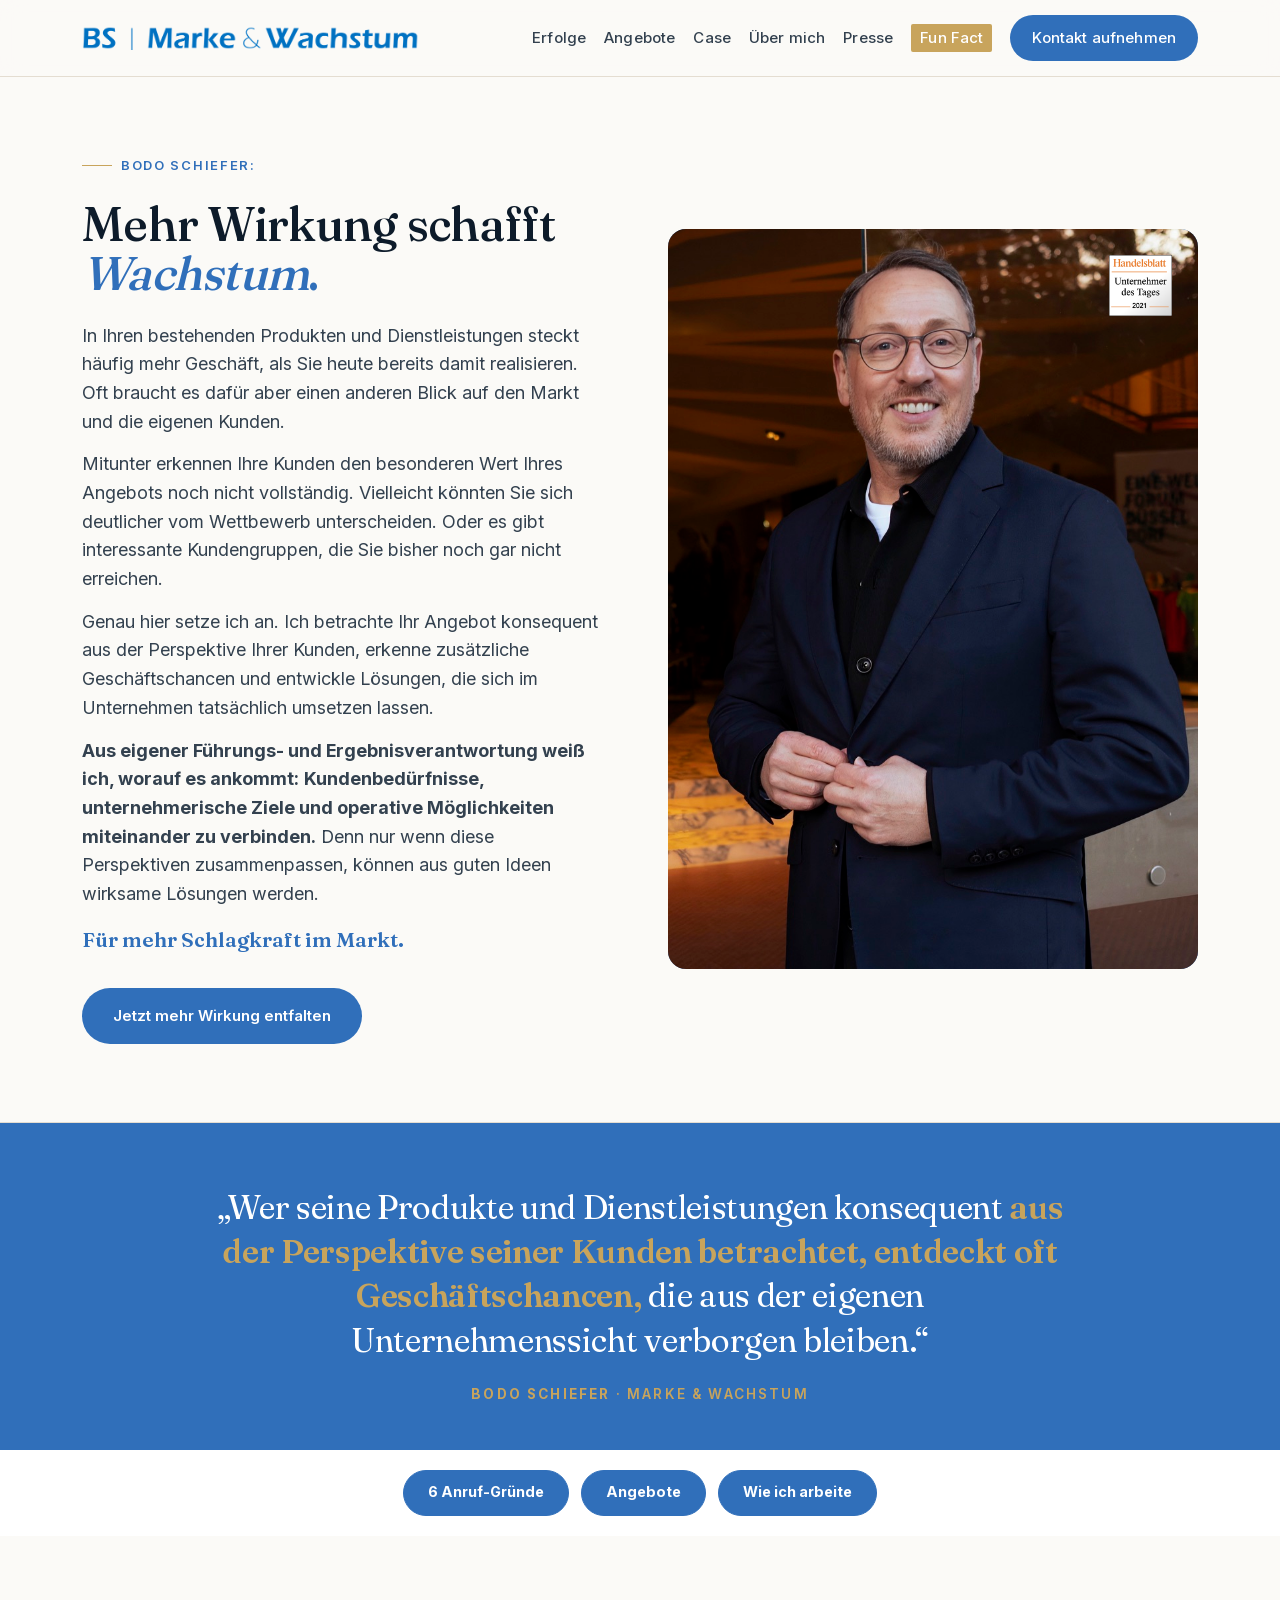
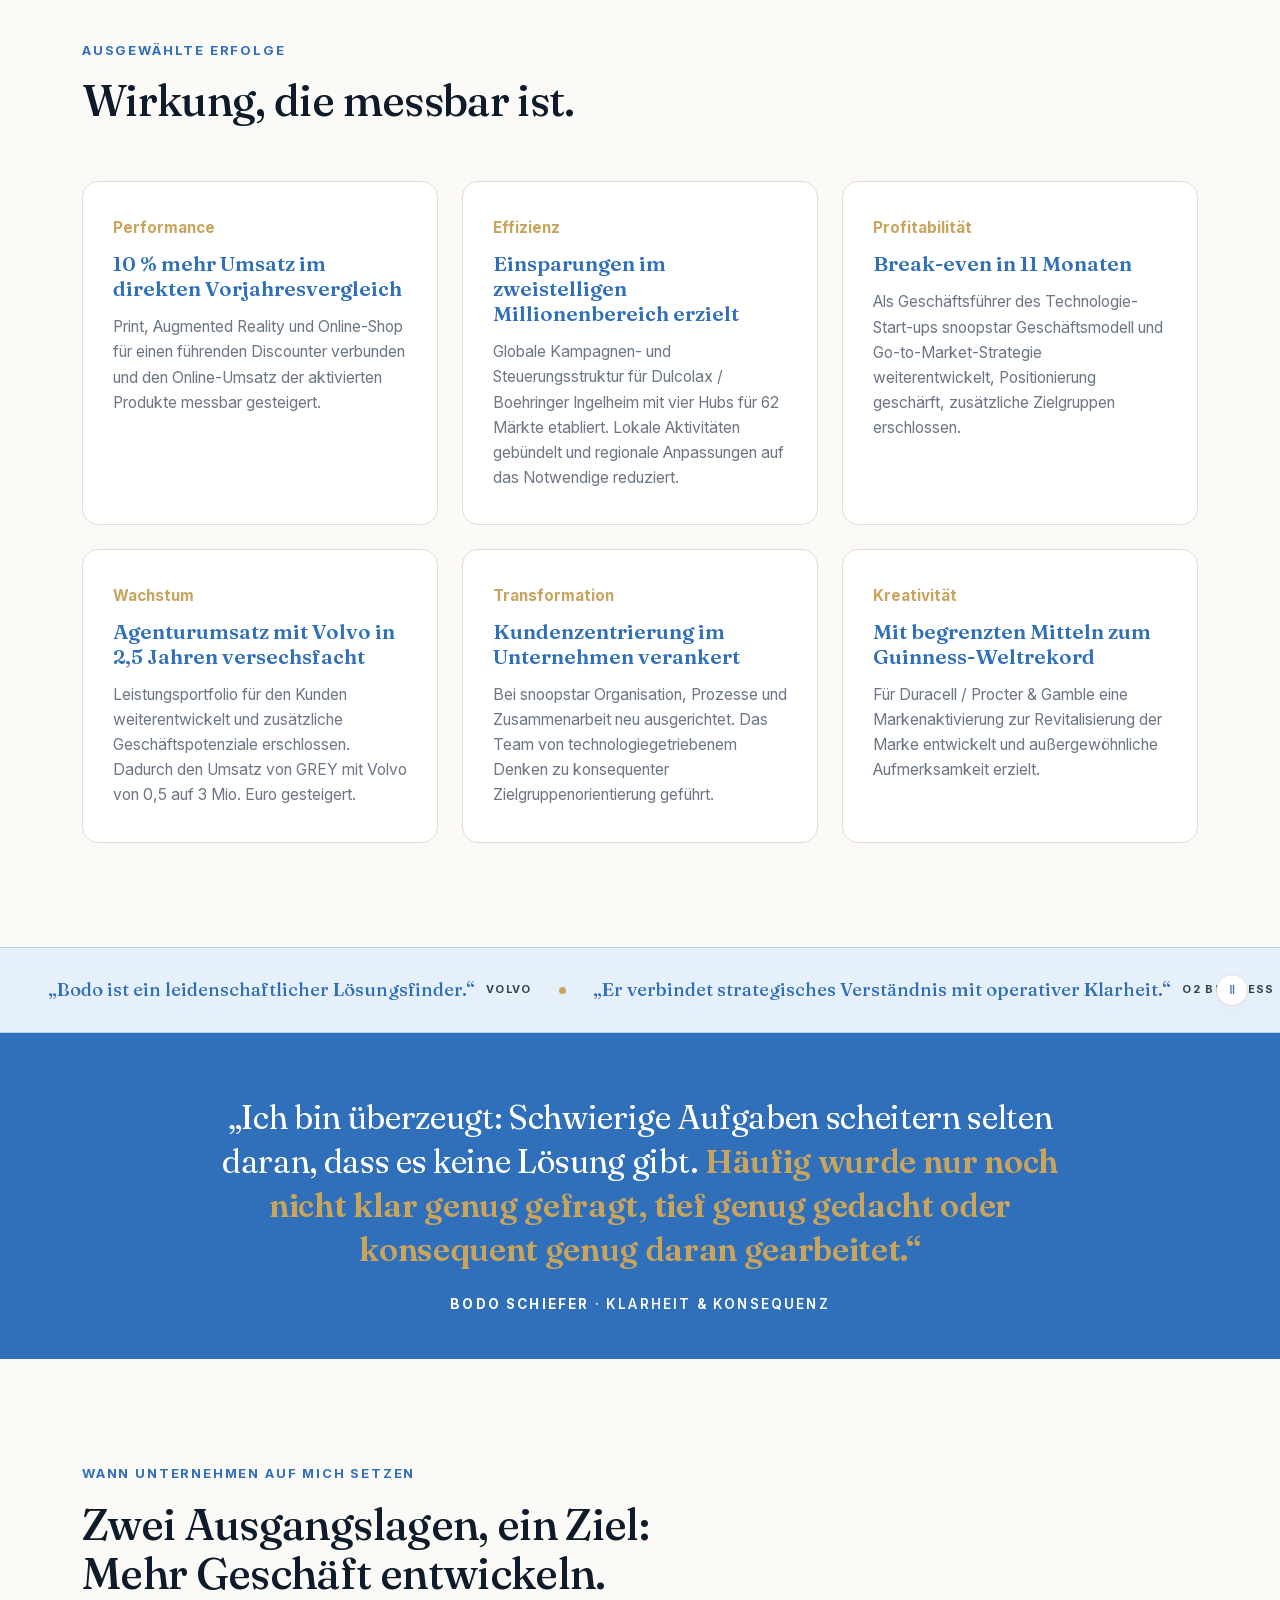
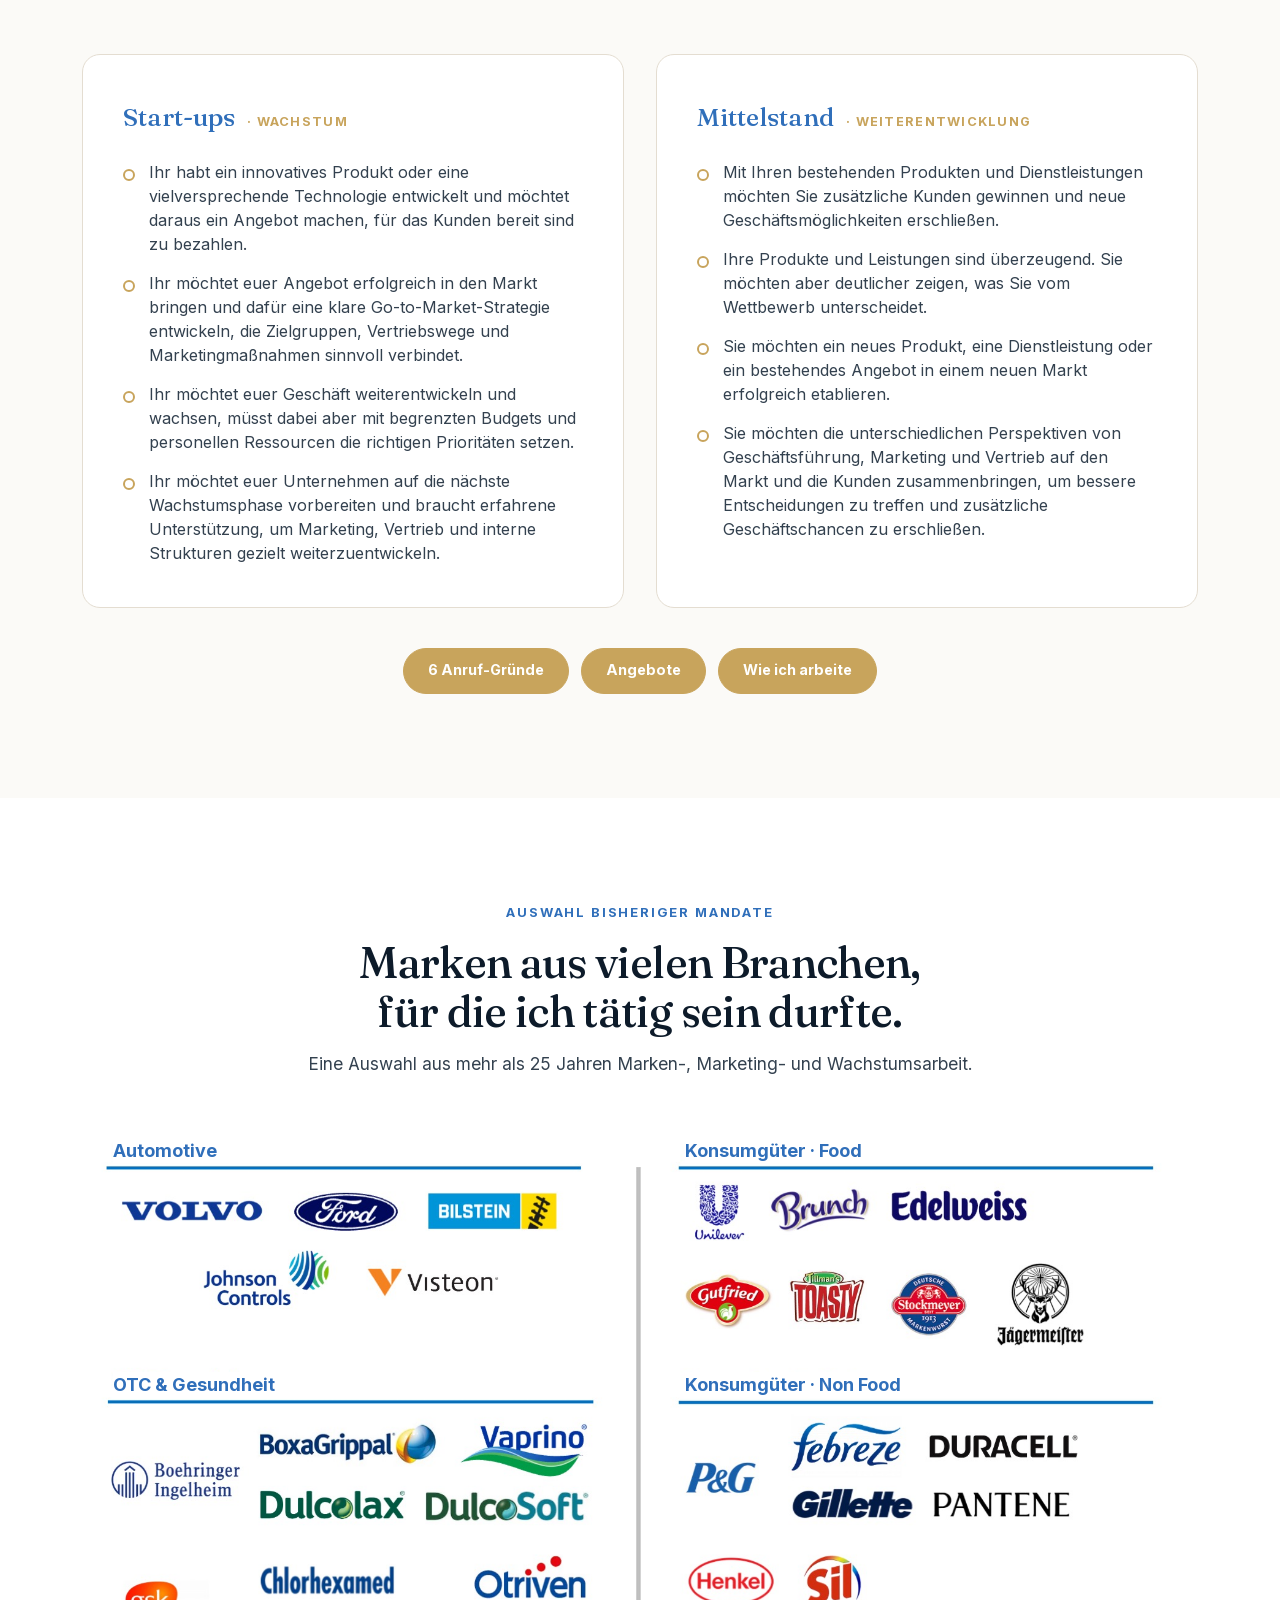
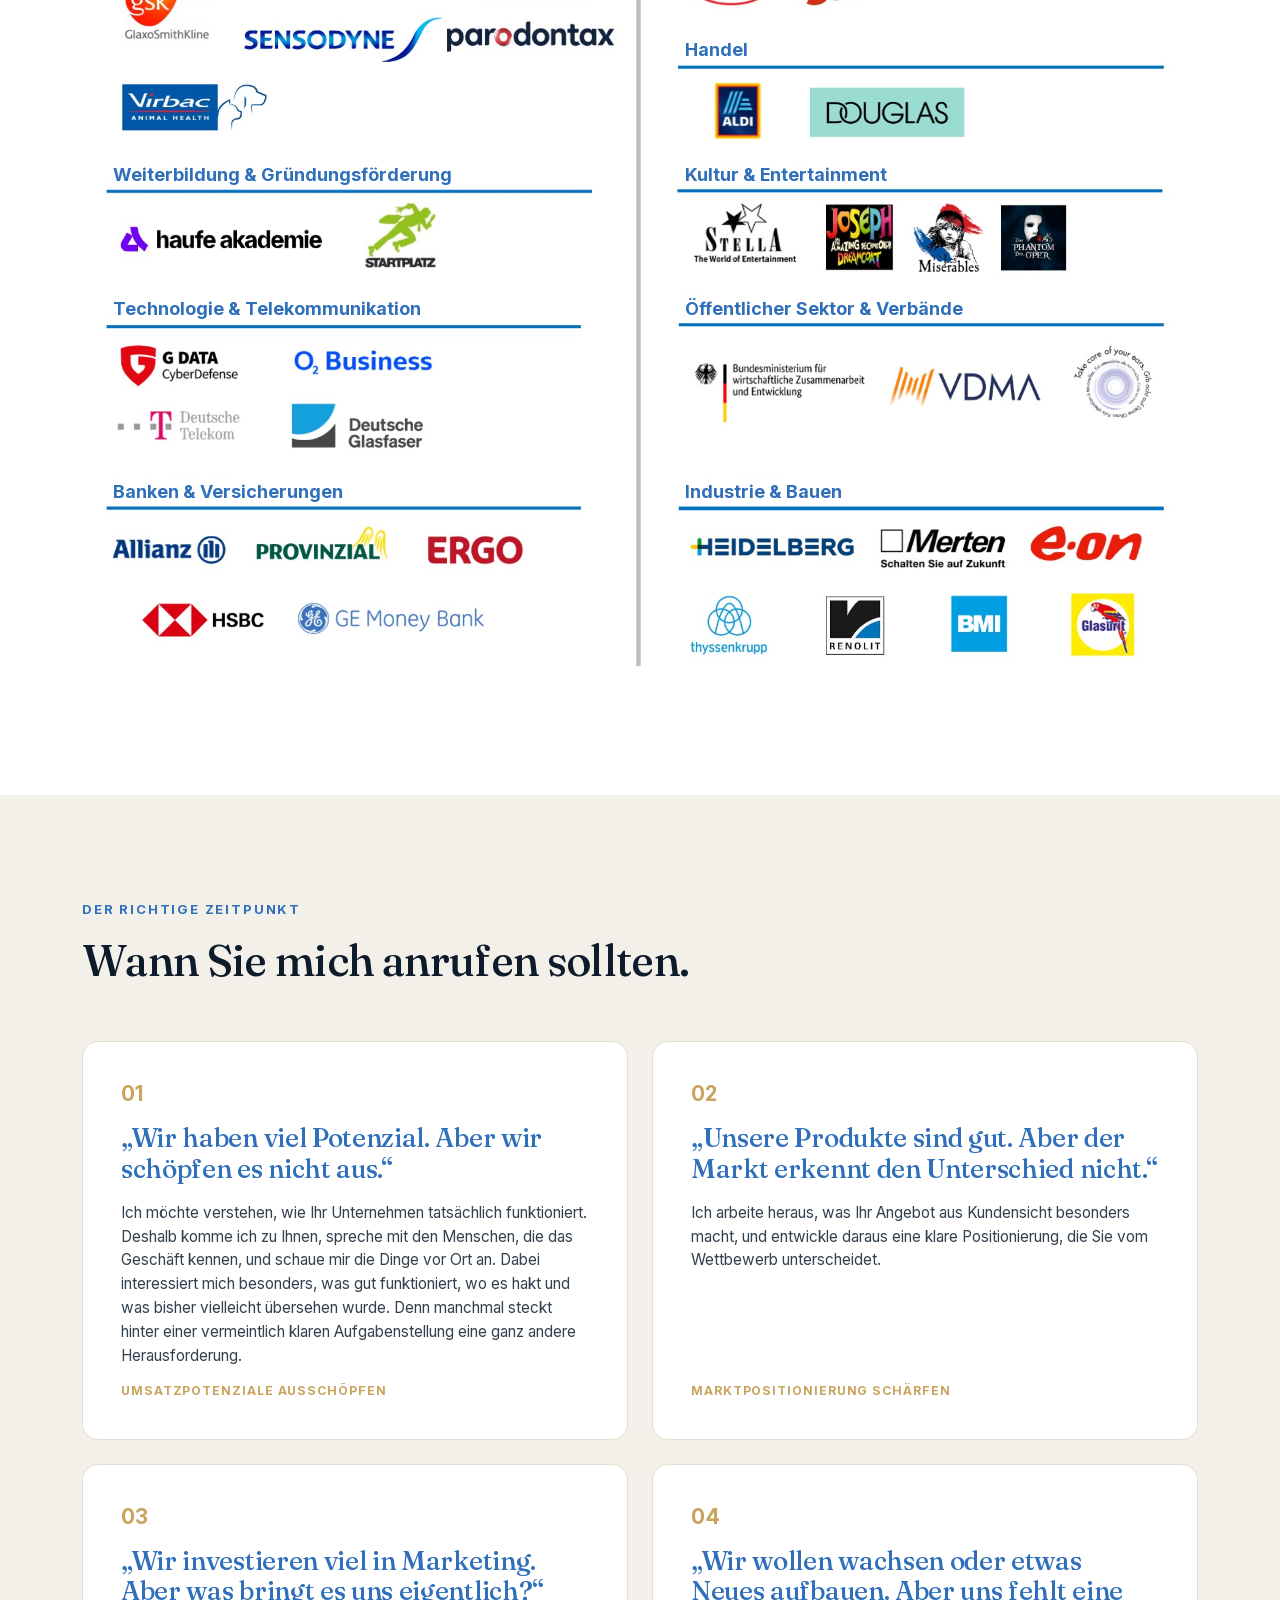
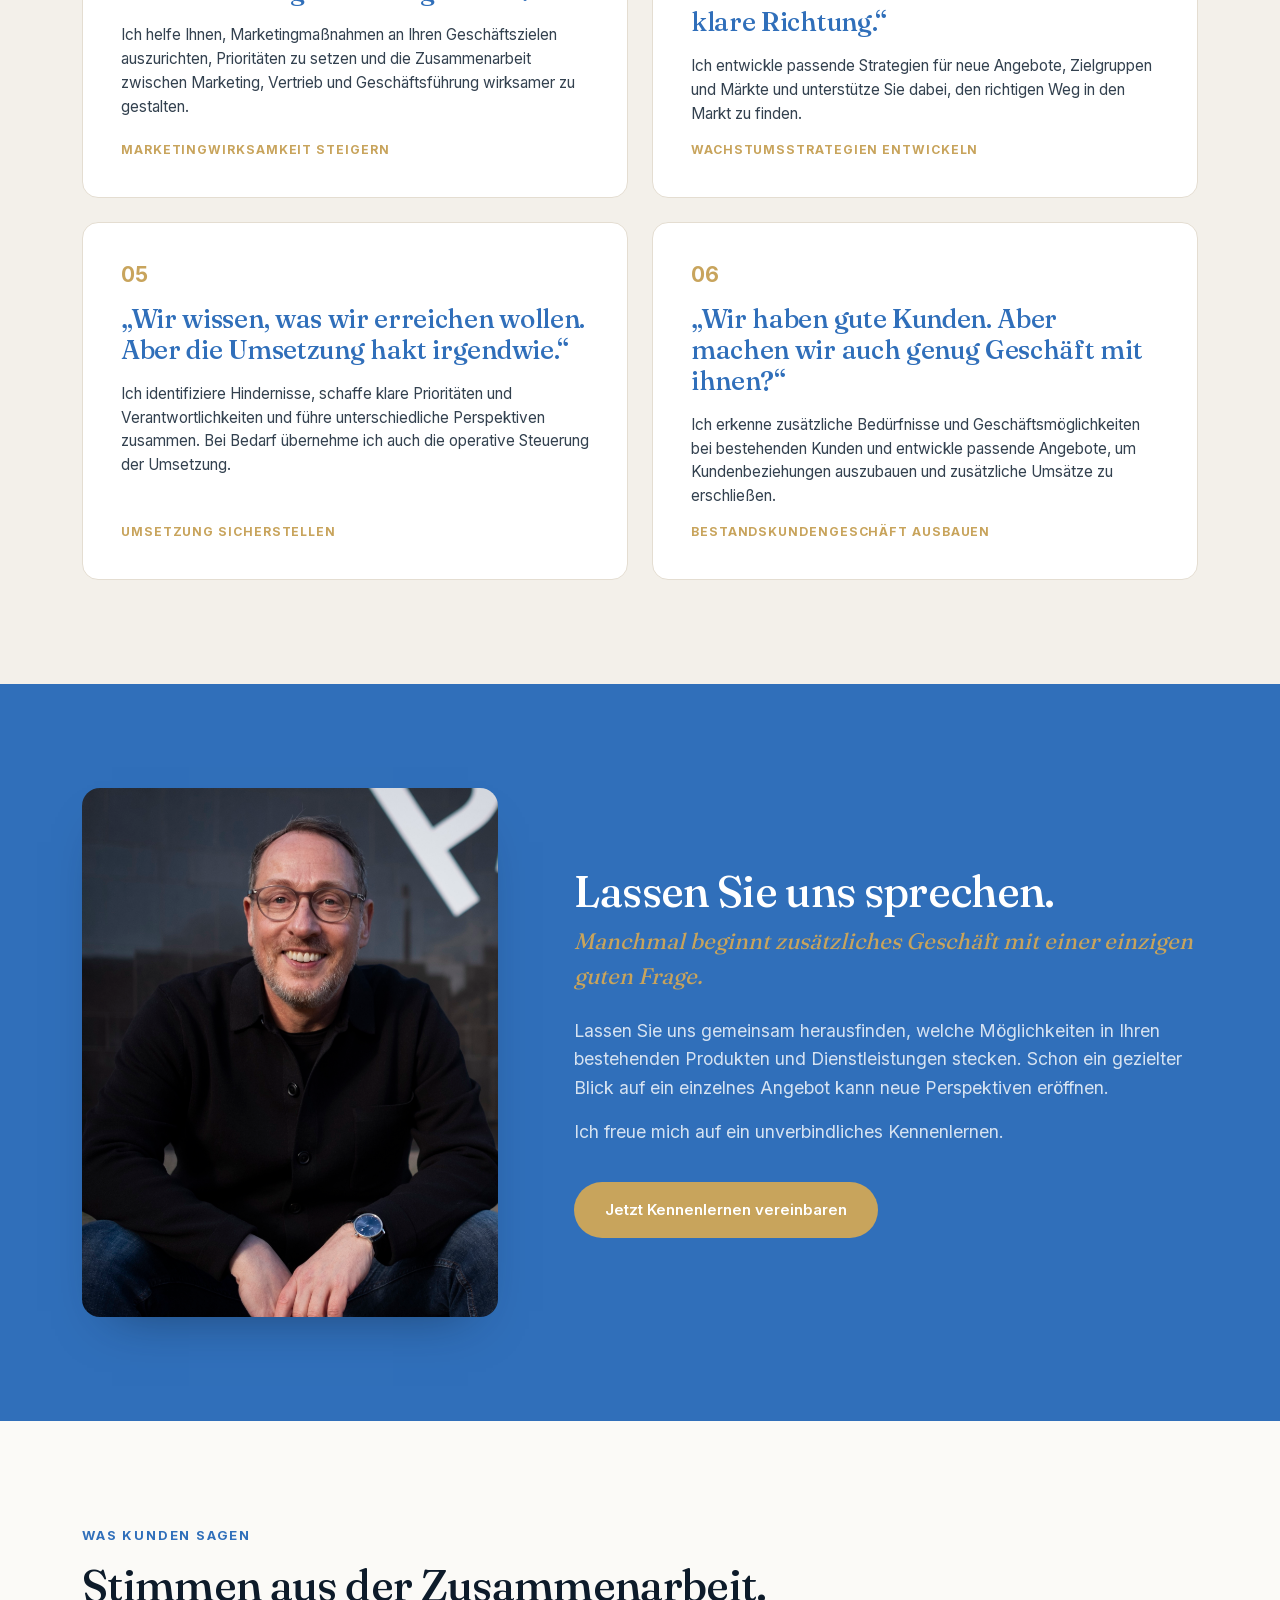
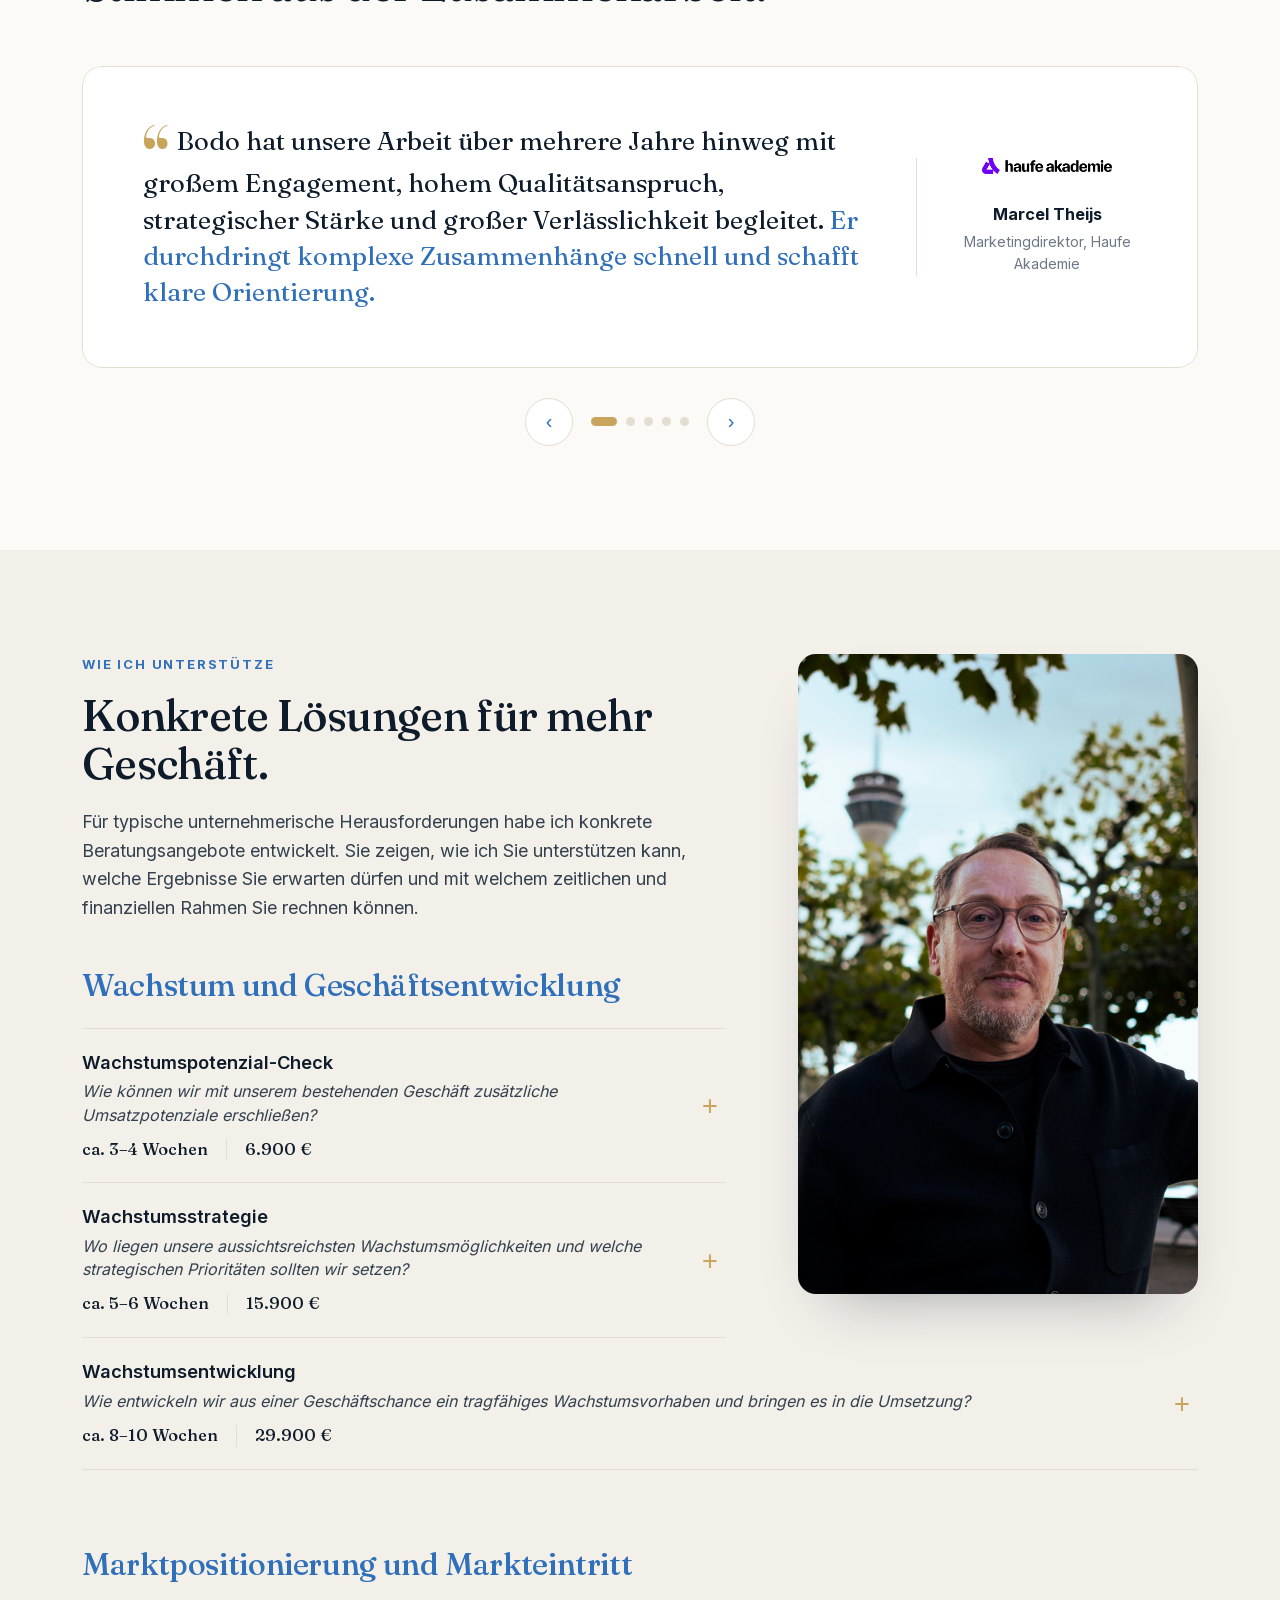
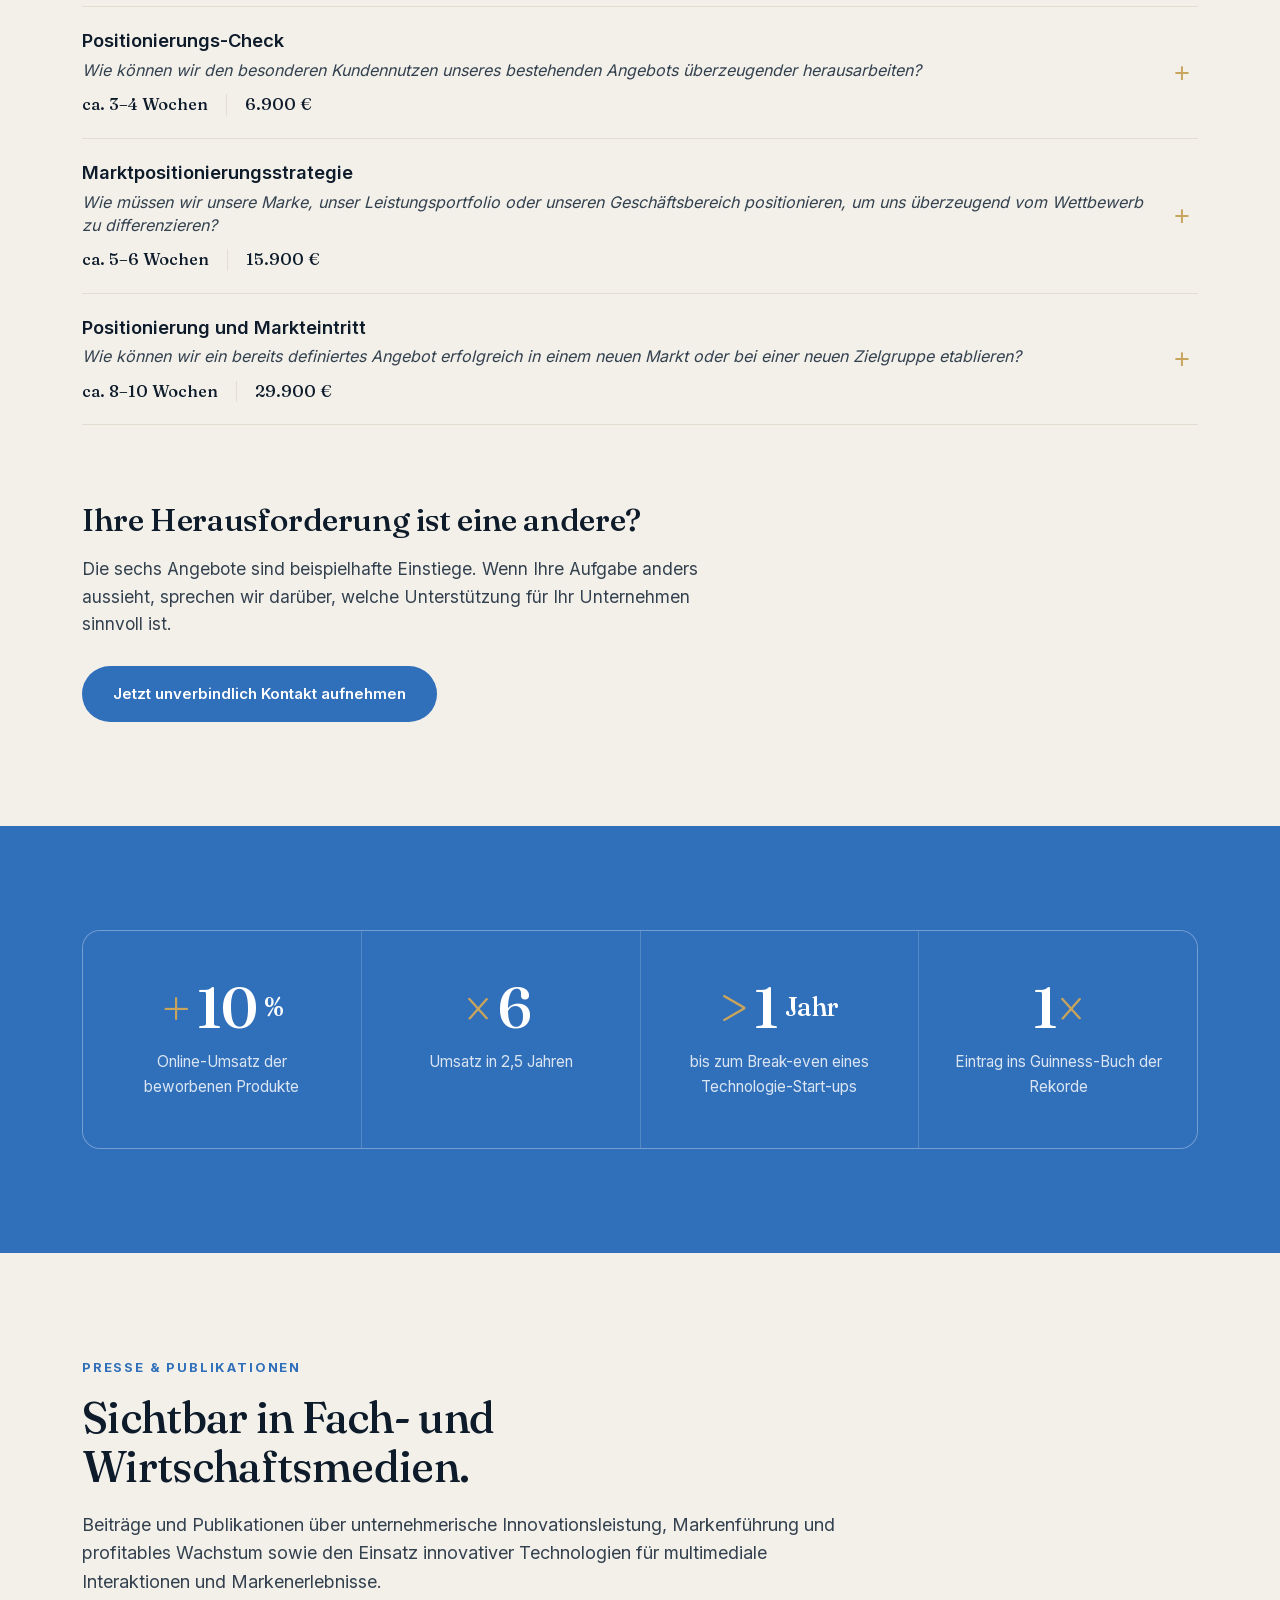
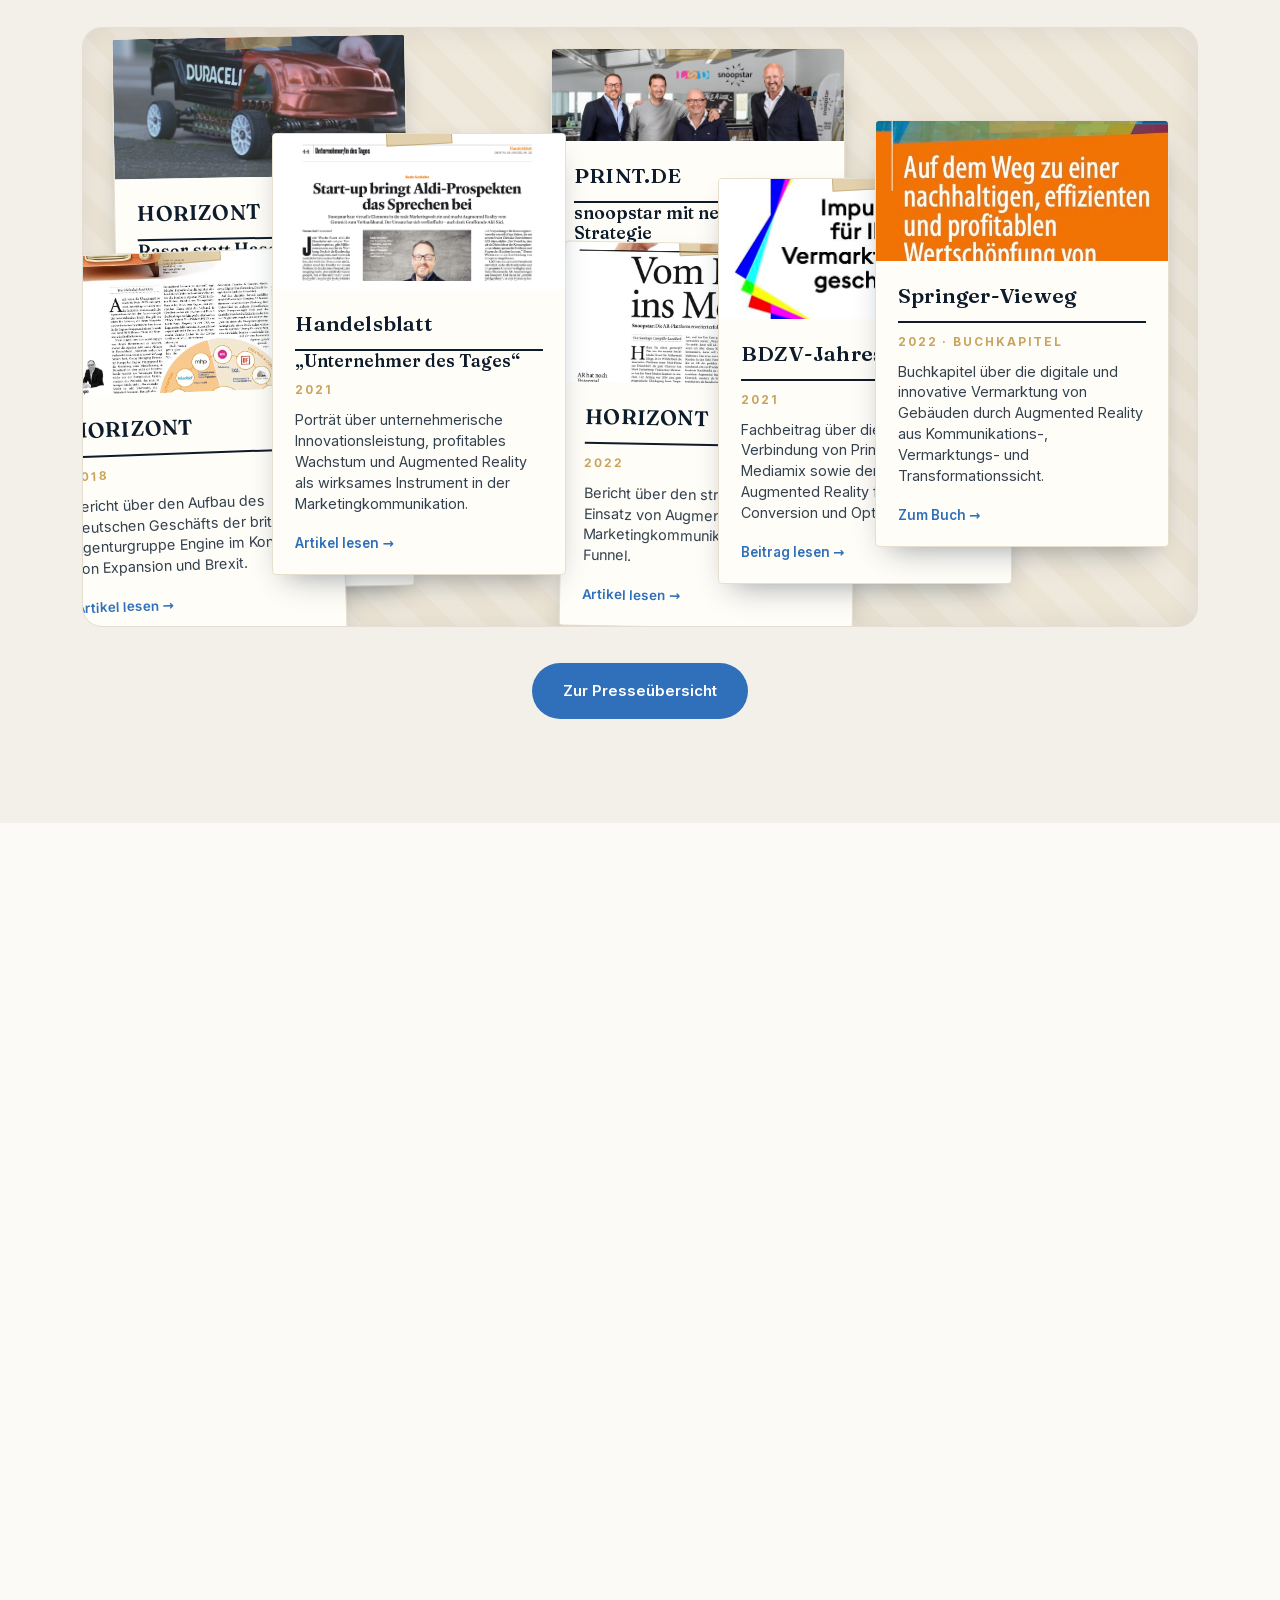
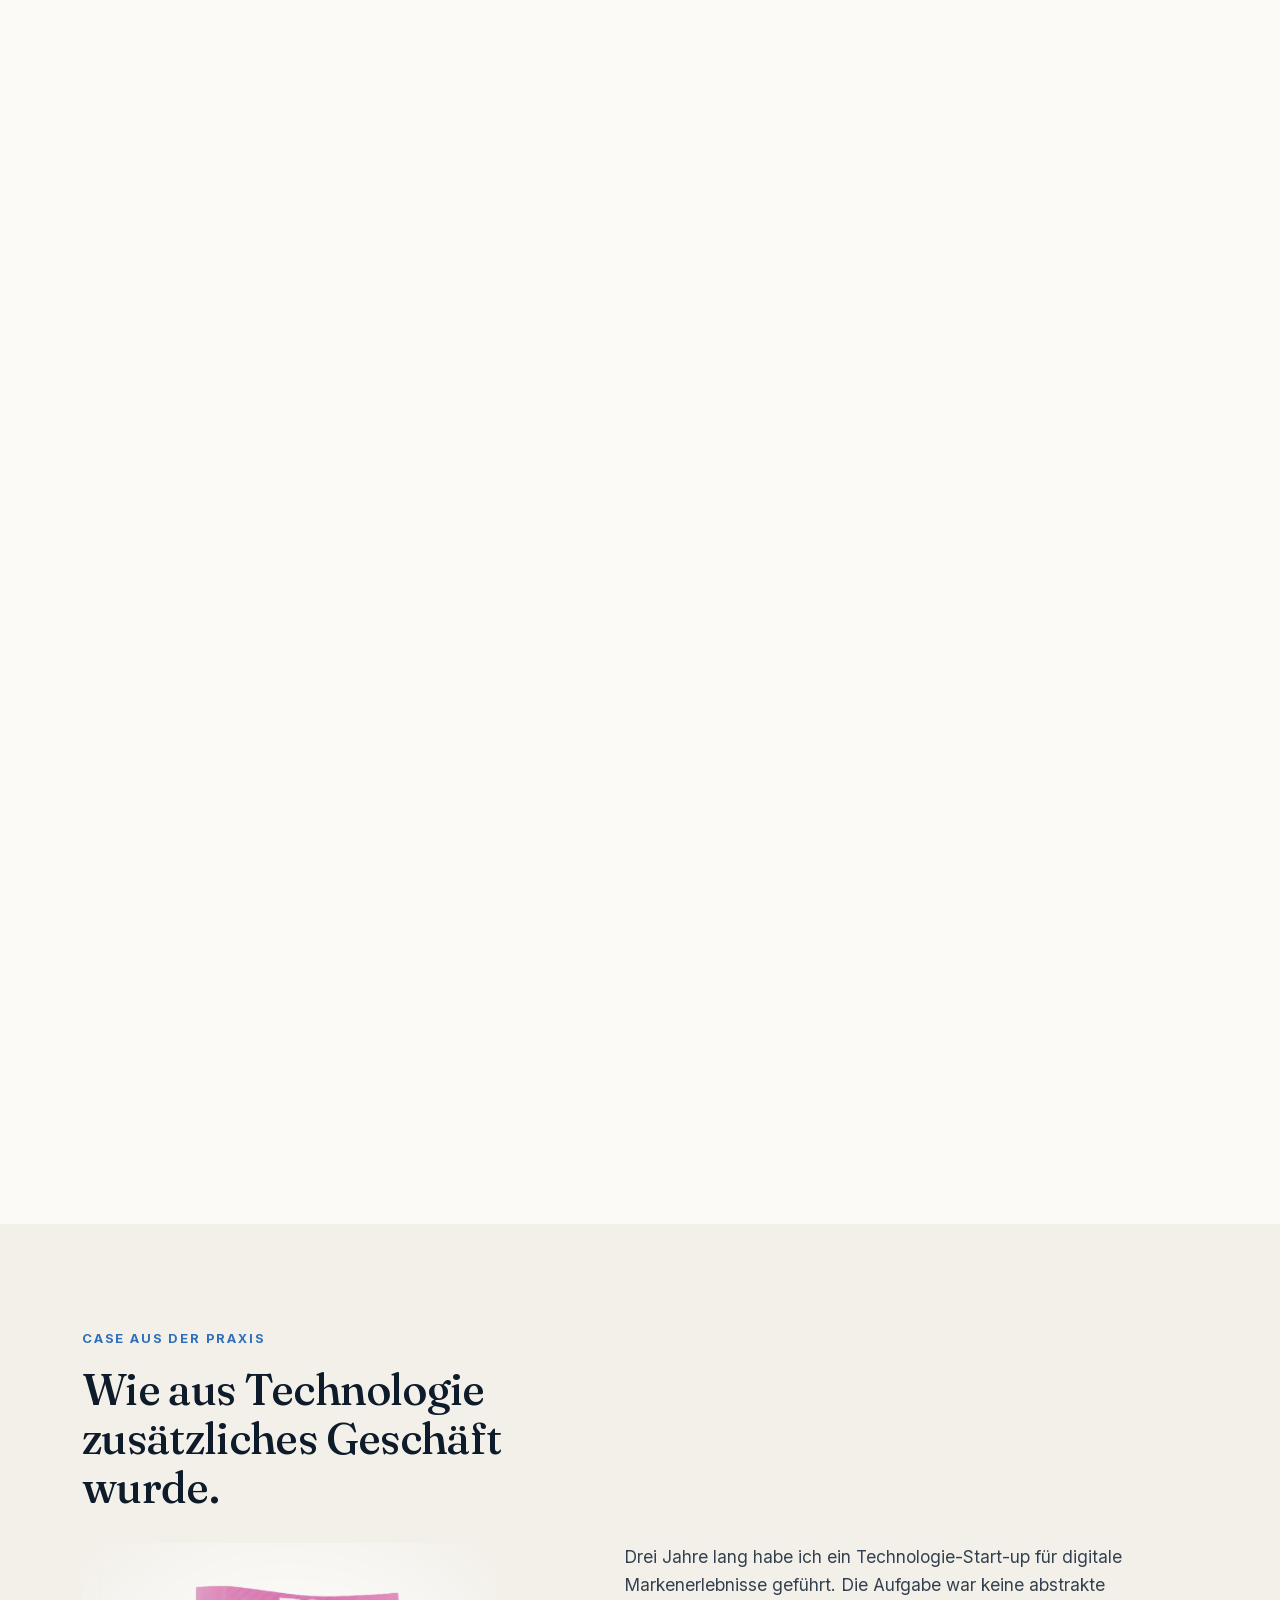
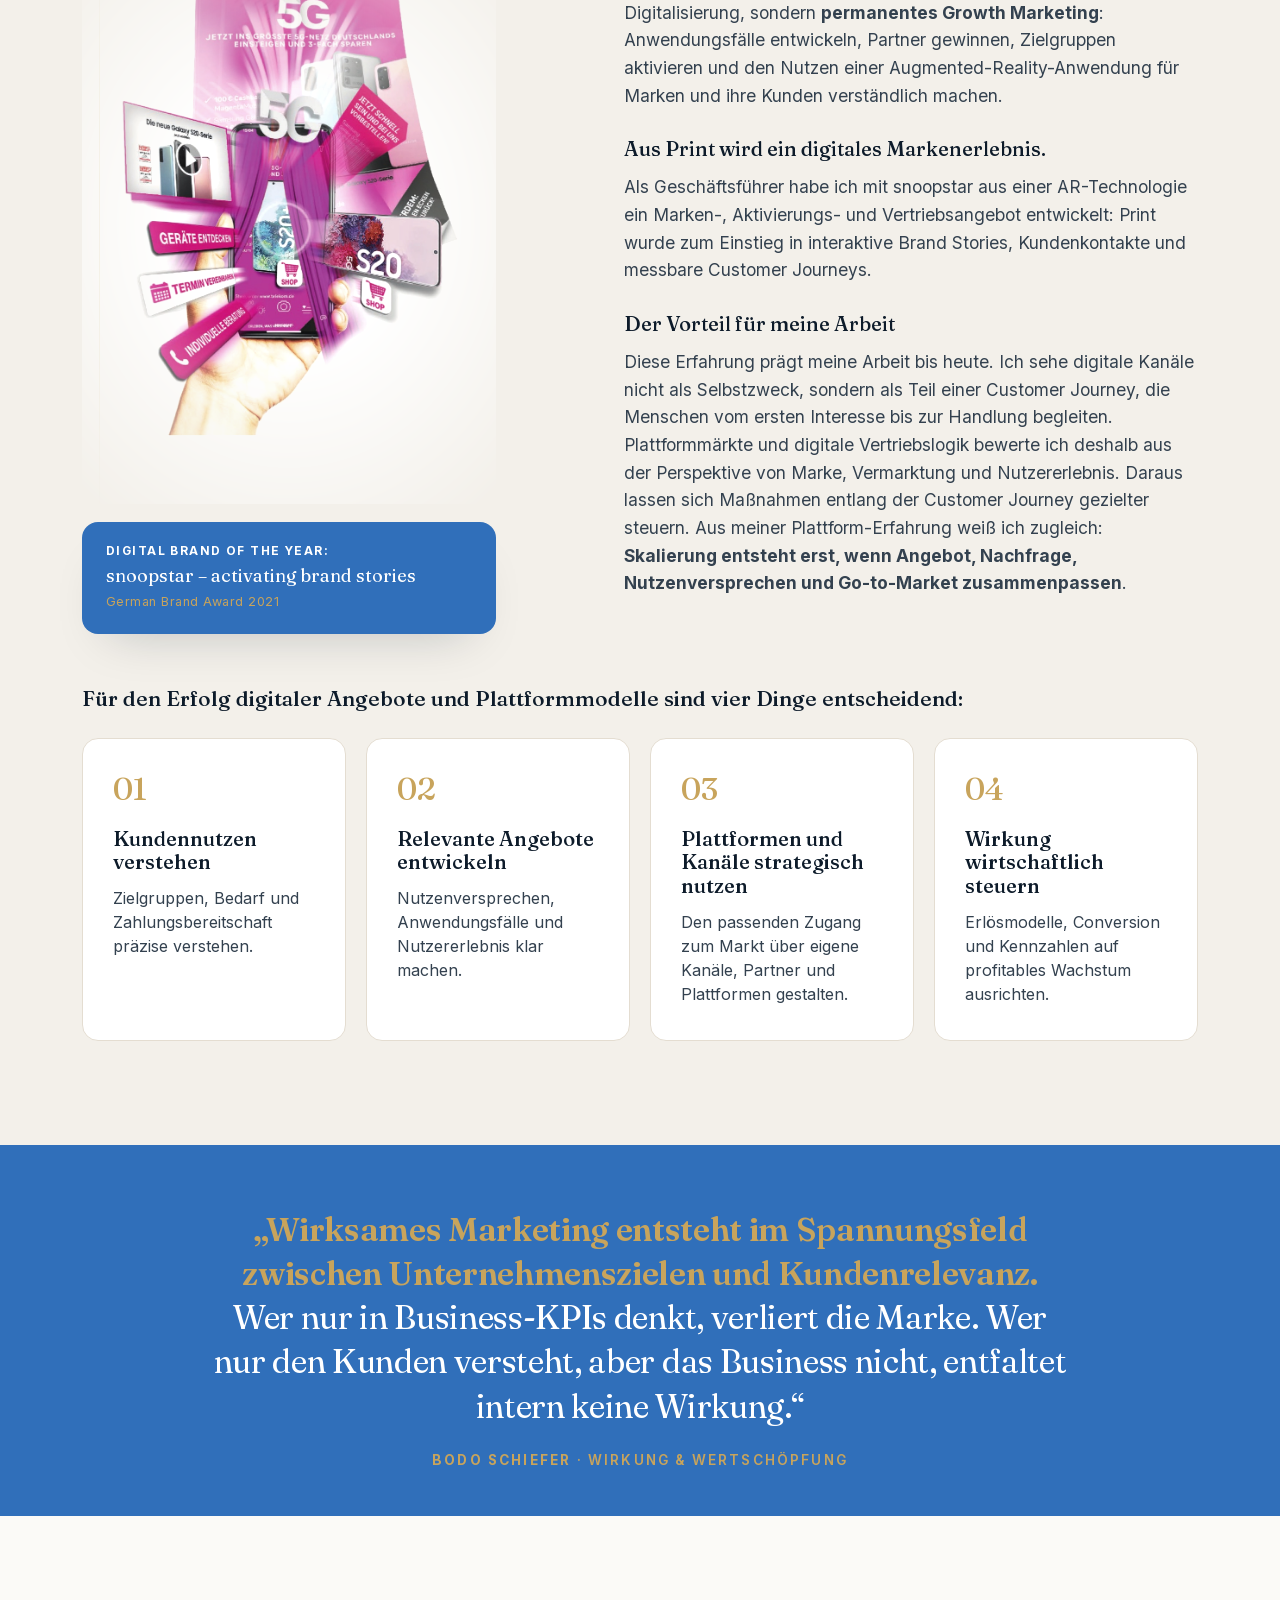
==== index.html @ ca24306e "Dämme Mandatsübersicht vor und nach Spotlight" ====
<!DOCTYPE html>
<html lang="de">
<head>
<meta charset="UTF-8">
<meta name="viewport" content="width=device-width, initial-scale=1.0">
<title>Bodo Schiefer — Marke &amp; Wachstum | Klarheit für wirksames Marketing</title>
<meta name="description" content="Bodo Schiefer unterstützt Geschäftsführungen, Marketingverantwortliche und Gründerteams dabei, Marketing und Kommunikation klarer zu steuern: mit klaren Prioritäten, Rollen, Prozessen und wirksamer Umsetzung.">
<link rel="canonical" href="https://marke-wachstum.de/">
<meta name="robots" content="index,follow">
<meta name="author" content="Bodo Schiefer">
<meta name="msvalidate.01" content="7D6F156DA1AEF173C4CE2EF4E08BCC91">
<meta name="theme-color" content="#306FBA">
<meta property="og:title" content="Bodo Schiefer | Marke &amp; Wachstum">
<meta property="og:description" content="Beratung für Marke, Marketing und Kommunikation. Klarheit, Orientierung und Wirkung für Geschäftsführungen und Marketingverantwortliche.">
<meta property="og:type" content="website">
<meta property="og:locale" content="de_DE">
<meta property="og:site_name" content="Bodo Schiefer | Marke & Wachstum">
<meta property="og:url" content="https://marke-wachstum.de/">
<meta property="og:image" content="https://marke-wachstum.de/images/Bodo%20Hero%20Section.png">
<meta name="twitter:card" content="summary_large_image">
<link rel="icon" type="image/png" href="images/BS-Logo%20Thumbnail.png">
<script type="application/ld+json">
{
  "@context": "https://schema.org",
  "@type": "ProfessionalService",
  "name": "Bodo Schiefer | Marke & Wachstum",
  "description": "Beratung für Marke, Marketing und Kommunikation – Klarheit, Orientierung und Wirkung für Geschäftsführungen und Marketingverantwortliche.",
  "url": "https://marke-wachstum.de/",
  "email": "bs@marke-wachstum.de",
  "image": "https://marke-wachstum.de/images/BS-Logo%20Thumbnail.png",
  "founder": {"@type": "Person", "name": "Bodo Schiefer", "jobTitle": "Berater für Marke, Marketing & Kommunikation", "sameAs": "https://www.linkedin.com/in/bodoschiefer/"},
  "address": {"@type": "PostalAddress", "streetAddress": "Niederrheinstraße 14 B", "postalCode": "40474", "addressLocality": "Düsseldorf", "addressCountry": "DE"},
  "areaServed": "DACH",
  "knowsAbout": ["Markenstrategie","Positionierung","Marketingkommunikation","Go-to-Market","Marketing-Transformation"],
  "sameAs": ["https://www.linkedin.com/company/bodo-schiefer-marke-wachstum/"]
}
</script>
<link rel="stylesheet" href="fonts.css">
<!-- Privacy-friendly analytics by Plausible -->
<script async src="https://plausible.io/js/pa-cKJ-xsrjv71Css20RReg3.js"></script>
<script>
  window.plausible=window.plausible||function(){(plausible.q=plausible.q||[]).push(arguments)},plausible.init=plausible.init||function(i){plausible.o=i||{}};
  plausible.init()
</script>
<style>
  :root{
    --ink:#0d1b2a;
    --ink-soft:#33414f;
    --muted:#6b7785;
    --blue:#306FBA;          /* Bodos Blauton */
    --blue-deep:#255a99;     /* Hover / Verlauf */
    --accent:#c8a45c;        /* Goldton */
    --paper:#fbfaf7;
    --paper-2:#f3f0ea;
    --line:#e4ddd1;
    --white:#ffffff;
    --serif:'Fraunces',Georgia,serif;
    --sans:'Inter',system-ui,-apple-system,sans-serif;
    --maxw:1180px;
  }
  *{box-sizing:border-box;margin:0;padding:0}
  html{scroll-behavior:smooth}
  body{font-family:var(--sans);color:var(--ink);background:var(--paper);line-height:1.6;-webkit-font-smoothing:antialiased;font-size:17px;overflow-x:hidden}
  .wrap{max-width:var(--maxw);margin:0 auto;padding:0 32px}
  section{position:relative}
  a{color:inherit}

  /* HEADER */
  header{position:sticky;top:0;z-index:200;background:rgba(251,250,247,.85);backdrop-filter:saturate(140%) blur(12px);border-bottom:1px solid var(--line)}
  .nav{display:flex;align-items:center;justify-content:space-between;height:76px}
  .nav img{height:24px;width:auto;display:block}
  .nav-links{display:flex;gap:18px;align-items:center}
  .nav-links a{text-decoration:none;font-size:15px;font-weight:500;color:var(--ink-soft);letter-spacing:.01em;transition:color .2s}
  .nav-links a:hover{color:var(--blue)}
  .nav-fun{background:var(--accent);color:#fff!important;padding:5px 9px;border-radius:2px;line-height:1.2}
  .nav-fun:hover{background:var(--blue);color:#fff!important}
  .nav-cta{background:var(--blue);color:#fff !important;padding:11px 22px;border-radius:40px;font-weight:600;transition:background .2s,transform .2s}
  .nav-cta:hover{background:var(--accent);transform:translateY(-1px)}
  .menu-btn{display:none;background:none;border:0;font-size:26px;color:var(--ink);cursor:pointer}
  @media(max-width:980px){
    header{position:fixed!important;top:0;right:0;left:0}
    .hero{padding-top:76px!important}
    .nav img{height:20px}
    .nav-links{display:none}
    .menu-btn{display:block}
    .nav-links.open{display:flex;position:absolute;top:76px;left:0;right:0;flex-direction:column;gap:0;background:var(--paper);border-bottom:1px solid var(--line);padding:8px 0}
    .nav-links.open a{padding:14px 32px}
    .nav-links.open .nav-fun{align-self:center;background:var(--accent);color:#fff!important;padding:7px 12px;margin:7px 0;border-radius:2px}
    .nav-links.open .nav-cta{margin:10px 32px;text-align:center}
  }

  /* HERO */
  .hero{padding:0;border-bottom:1px solid var(--line);overflow:hidden}
  .hero-grid{display:grid;grid-template-columns:1.05fr .95fr;min-height:min(84vh,740px)}
  .hero-text{display:flex;flex-direction:column;justify-content:center;padding:78px 64px 78px 0}
  .eyebrow{display:inline-flex;align-items:center;gap:9px;font-size:13px;font-weight:600;letter-spacing:.13em;text-transform:uppercase;color:var(--blue);margin-bottom:24px}
  .eyebrow::before{content:"";width:30px;height:1.5px;background:var(--accent)}
  .hero h1{font-family:var(--serif);font-weight:500;font-size:clamp(2rem,3.68vw,3.36rem);line-height:1.04;letter-spacing:-.015em;margin-bottom:24px}
  .hero h1 em{font-style:italic;color:var(--blue)}
  .hero h1 .headline-dot{color:var(--blue)}
  .hero-lead{font-size:1.12rem;color:var(--ink-soft);max-width:32em;margin-bottom:14px}
  .hero-lead .blue{color:var(--blue)}
  .hero-tag{font-family:var(--serif);font-size:1.3rem;color:var(--blue);font-weight:500;margin-bottom:32px}
  .hero-cta{display:flex;gap:16px;flex-wrap:wrap;align-items:center}
  .btn{display:inline-block;font-weight:600;font-size:15px;padding:15px 30px;border-radius:42px;text-decoration:none;transition:all .22s;cursor:pointer;border:1.5px solid transparent}
  .hero-cta .btn{display:inline-flex;align-items:center;justify-content:center;min-height:56px;white-space:nowrap}
  .hero-cta .btn-primary:hover{background:var(--accent);box-shadow:0 12px 28px -12px rgba(200,164,92,.65)}
  .btn-primary{background:var(--blue);color:#fff}
  .btn-primary:hover{background:var(--blue-deep);transform:translateY(-2px);box-shadow:0 12px 28px -12px rgba(48,111,186,.6)}
  .btn-gold{background:var(--accent);color:#fff}
  .btn-gold:hover{background:var(--blue);color:#fff;transform:translateY(-2px)}
  .hero-media{position:relative;background:var(--blue);border-radius:18px;overflow:hidden}
  .hero-image-wrap{position:absolute;inset:0;isolation:isolate}
  .hero-portrait{position:absolute;inset:0;z-index:0;width:100%;height:100%;object-fit:cover;object-position:center top}
  .hero-badge{position:absolute;right:26px;top:26px;z-index:1;width:clamp(43px,4.48vw,66px);height:auto;display:block;filter:drop-shadow(0 14px 24px rgba(13,27,42,.22))}
  @media(min-width:881px){
    .hero-media{align-self:center;height:min(84vh,740px)}
    .hero-badge{width:clamp(47px,4.93vw,73px)}
  }
  @media(max-width:880px){
    .hero-grid{display:flex;flex-direction:column;min-height:0}
    .hero-text{padding:48px 0 40px}
    .hero-media{min-height:380px;order:-1;flex:none}
  }
  @media(max-width:640px){
    .hero-media{min-height:0;aspect-ratio:1 / 1.05;background:#fff;border:1px solid rgba(48,111,186,.42)}
    .hero-image-wrap{position:absolute;inset:0;width:auto;height:auto;overflow:hidden}
    .hero-portrait{position:absolute;inset:0;width:100%;height:100%;object-fit:cover;object-position:70% top}
    .hero-badge{right:16px;top:16px;bottom:auto;width:61px}
  }

  /* QUOTE STRIP */
  .quote-strip{background:var(--blue);color:#fff;padding:62px 0 44px}
  .quote-strip .wrap{max-width:920px;text-align:center}
  .quote-strip blockquote{font-family:var(--serif);font-weight:400;font-size:clamp(1.45rem,2.7vw,2.05rem);line-height:1.35;letter-spacing:-.01em}
  .quote-strip blockquote b{font-weight:600;color:var(--accent)}
  .quote-strip blockquote .quote-gold{color:var(--accent);font-weight:600}
  .quote-strip .att{margin-top:22px;font-size:.85rem;font-weight:600;letter-spacing:.16em;text-transform:uppercase;color:var(--white)}
  .quote-strip .att b{color:var(--white)}
  .quote-strip .att.att-gold,.quote-strip .att.att-gold b{color:var(--accent)}
  .quote-actions-strip{background:var(--white);padding:20px 0}
  .quote-actions{display:flex;width:fit-content;max-width:100%;justify-content:center;align-items:center;gap:12px;flex-wrap:wrap;margin:0 auto}
  .quote-action{display:inline-flex;align-items:center;justify-content:center;min-height:46px;padding:11px 24px;border:1px solid var(--blue);border-radius:999px;background:var(--blue);color:#fff;font-size:.9rem;font-weight:700;line-height:1;text-decoration:none;transition:background .2s,border-color .2s,transform .2s,box-shadow .2s}
  .quote-action:hover{background:var(--accent);border-color:var(--accent);color:#fff;transform:translateY(-2px);box-shadow:0 12px 24px -14px rgba(200,164,92,.75)}
  .quote-action:focus-visible{outline:3px solid var(--accent);outline-offset:3px}
  @media(max-width:760px){
    .quote-actions{display:grid;grid-template-columns:repeat(2,max-content);justify-content:center}
    .quote-action:first-child{grid-column:1 / -1;justify-self:center}
  }
  @media(max-width:360px){
    .quote-actions{grid-template-columns:max-content}
    .quote-action:first-child{grid-column:auto}
  }

  /* CUSTOMER PROOF TICKER */
  .proof-ticker{position:relative;overflow:hidden;background:#e6f0fa;border-top:1px solid rgba(48,111,186,.24);border-bottom:1px solid rgba(48,111,186,.24)}
  .proof-ticker-view{overflow:hidden}
  .proof-ticker-track{display:flex;width:max-content;will-change:transform;animation:proof-ticker-scroll 43.9s linear infinite}
  .proof-ticker-group{display:flex;align-items:center;flex:none}
  .proof-ticker-item{display:inline-flex;align-items:center;gap:.7rem;min-height:84px;padding:0 1.7rem;white-space:nowrap}
  .proof-ticker-group:first-child .proof-ticker-item:first-child{padding-left:clamp(1.5rem,5vw,5rem)}
  .proof-ticker-quote{font-family:var(--serif);font-size:clamp(1.03rem,1.45vw,1.22rem);font-weight:500;color:var(--blue)}
  .proof-ticker-source{font-size:.68rem;font-weight:700;letter-spacing:.12em;text-transform:uppercase;color:var(--ink-soft)}
  .proof-ticker-dot{width:7px;height:7px;flex:none;border-radius:50%;background:var(--accent)}
  .proof-ticker:hover .proof-ticker-track,.proof-ticker:focus-within .proof-ticker-track,.proof-ticker.is-paused .proof-ticker-track{animation-play-state:paused}
  .proof-ticker-toggle{position:absolute;z-index:1;right:clamp(12px,2.5vw,34px);top:50%;width:32px;height:32px;padding:0;border:1px solid var(--line);border-radius:50%;background:#fff;color:var(--blue);font-size:13px;line-height:1;transform:translateY(-50%);cursor:pointer;box-shadow:0 8px 18px -14px rgba(13,27,42,.7)}
  .proof-ticker-toggle:hover{border-color:var(--blue);background:var(--blue);color:#fff}
  .proof-ticker-toggle:focus-visible{outline:3px solid var(--accent);outline-offset:3px}
  @keyframes proof-ticker-scroll{to{transform:translateX(-50%)}}
  @media(max-width:760px){
    .proof-ticker{overflow:visible}
    .proof-ticker-view{overflow-x:auto;scroll-snap-type:x mandatory;scrollbar-width:none;padding:0 16px}
    .proof-ticker-view::-webkit-scrollbar{display:none}
    .proof-ticker-track{width:max-content;animation:none}
    .proof-ticker-group[aria-hidden="true"]{display:none}
    .proof-ticker-item{width:min(82vw,340px);min-height:104px;padding:18px 16px;white-space:normal;flex-direction:column;align-items:flex-start;justify-content:center;gap:6px;scroll-snap-align:start}
    .proof-ticker-group:first-child .proof-ticker-item:first-child{padding-left:16px}
    .proof-ticker-quote{font-size:1.08rem;line-height:1.25}
    .proof-ticker-source{font-size:.64rem}
    .proof-ticker-dot{width:1px;height:54px;border-radius:0;background:var(--line)}
    .proof-ticker-toggle{display:none}
  }
  @media(prefers-reduced-motion:reduce){.proof-ticker-track{animation:none}.proof-ticker-toggle{display:none}}

  /* SECTION BASICS */
  .sec{padding:104px 0}
  .sec-head{max-width:760px;margin-bottom:56px}
  .kicker{font-size:13px;font-weight:700;letter-spacing:.14em;text-transform:uppercase;color:var(--blue);margin-bottom:16px;display:block}
  h2{font-family:var(--serif);font-weight:500;font-size:clamp(2rem,3.4vw,2.9rem);line-height:1.12;letter-spacing:-.015em}
  .sec-head p{font-size:1.12rem;color:var(--ink-soft);margin-top:20px}
  .brand-idea{background:var(--paper)}
  #leistungen{background:var(--paper-2)}
  .ai-position{background:var(--paper-2)}
  .ai-position-grid{display:grid;grid-template-columns:minmax(0,1.2fr) minmax(300px,.8fr);column-gap:clamp(40px,6vw,84px);row-gap:32px;align-items:start}
  .ai-position .sec-head{max-width:none;margin-bottom:0}
  .ai-position-media{width:100%;margin-top:clamp(48px,6vw,88px)}
  .ai-position-media img{display:block;width:100%;height:auto}
  .ai-position-wide-copy{grid-column:1 / -1;display:grid;gap:20px}
  .ai-position-wide-copy p{margin:0;font-size:1.12rem;color:var(--ink-soft)}
  #leistungen,#ergebnisse{scroll-margin-top:0}
  @media(min-width:881px) and (max-width:1020px){.ai-position-grid{grid-template-columns:1fr;row-gap:32px}.ai-position-media{max-width:430px;margin-top:20px;justify-self:end}}
  @media(max-width:880px){#markenfuehrung,#ki-als-werkzeug{display:none}}

  /* WHEN */
  .when-grid{display:grid;grid-template-columns:1fr 1fr;gap:32px;margin-top:8px}
  .when-card{background:#fff;border:1px solid var(--line);border-radius:18px;padding:42px 40px;transition:transform .25s,box-shadow .25s}
  .when-card:hover{transform:translateY(-4px);box-shadow:0 24px 50px -28px rgba(13,27,42,.25)}
  .when-card h3{font-family:var(--serif);font-weight:500;font-size:1.6rem;color:var(--blue);margin-bottom:22px;display:flex;align-items:baseline;gap:12px}
  .when-card h3 span{font-family:var(--sans);font-size:.8rem;font-weight:700;color:var(--accent);letter-spacing:.1em}
  .when-card ul{list-style:none;display:flex;flex-direction:column;gap:15px}
  .when-card li{position:relative;padding-left:26px;font-size:1rem;color:var(--ink-soft);line-height:1.5}
  .when-card li::before{content:"";position:absolute;left:0;top:9px;width:8px;height:8px;border-radius:50%;border:2px solid var(--accent)}
  .when-actions{margin:clamp(28px,4vw,40px) auto 0}
  .when-actions .quote-action{background:var(--accent);border-color:var(--accent);color:#fff}
  .when-actions .quote-action:hover{background:var(--blue);border-color:var(--blue);color:#fff}
  .when-actions .quote-action:focus-visible{outline-color:var(--blue)}
  .when-point-toggle{display:none}
  @media(max-width:820px){.when-grid{grid-template-columns:1fr}}
  @media(max-width:760px){.when-grid,.when-card{min-width:0}.when-card h3{flex-wrap:wrap;row-gap:4px}.when-card h3>span{flex-basis:100%}.when-card h3 .when-card-dot{display:none}.when-card li.when-point{display:grid;grid-template-columns:minmax(0,1fr) 32px;column-gap:8px;align-items:start}.when-card li.when-point .when-point-text{min-width:0;white-space:nowrap;overflow:hidden;text-overflow:ellipsis}.when-card li.when-point.open .when-point-text{white-space:normal;overflow:visible}.when-point-toggle{display:flex;align-items:center;justify-content:center;width:32px;height:32px;margin:-4px -4px 0 0;padding:0;border:0;background:none;color:var(--accent);font:inherit;font-size:1.55rem;line-height:1;cursor:pointer}.when-point-toggle span{display:block;transition:transform .3s}.when-point.open .when-point-toggle span{transform:rotate(45deg)}.when-point-toggle:focus-visible{outline:2px solid var(--blue);outline-offset:2px;border-radius:50%}}

  /* CALL REASONS */
  .call-reasons{background:var(--paper-2)}
  .call-reasons-grid{display:grid;grid-template-columns:repeat(2,minmax(0,1fr));gap:24px}
  .call-reason{display:grid;grid-template-columns:minmax(0,1fr);grid-template-rows:auto auto 1fr auto;grid-template-areas:"num" "heading" "body" "topic";gap:16px;align-content:stretch;height:100%;background:var(--white);border:1px solid var(--line);border-radius:16px;padding:40px 38px;transition:transform .25s,box-shadow .25s}
  .call-reason:hover{transform:translateY(-4px);box-shadow:0 24px 50px -28px rgba(13,27,42,.25)}
  .call-reason .num{grid-area:num;padding-top:0;color:var(--accent);font-family:var(--sans);font-size:1.3rem;font-weight:700;font-style:normal;letter-spacing:0;line-height:1.2}
  .call-reason-topic{grid-area:topic;align-self:end;justify-self:start;margin:0;color:var(--accent);font-family:var(--sans);font-size:.76rem;font-weight:700;letter-spacing:.075em;line-height:1.25;text-align:left;text-transform:uppercase}
  .call-reason h3{grid-area:heading;min-width:0;font-family:var(--serif);font-size:clamp(1.32rem,2.05vw,1.68rem);font-weight:500;line-height:1.18;letter-spacing:-.012em;color:var(--blue)}
  .call-reason-toggle{display:none}
  .call-reason-body{grid-area:body;min-width:0;max-width:62ch}
  .call-reason-body p{margin:0;color:var(--ink-soft);font-size:.96rem;line-height:1.55}
  @media(max-width:760px){.call-reasons-grid{grid-template-columns:1fr;gap:12px;background:transparent;border:0;border-radius:0}.call-reason{grid-template-columns:34px minmax(0,1fr) 32px;grid-template-rows:auto auto;grid-template-areas:"num heading toggle" "num body body";column-gap:16px;row-gap:0;align-content:start;height:auto;border:1px solid var(--line);border-radius:16px;padding:28px 24px}.call-reason .num{padding-top:.1rem}.call-reason-topic{display:none}.call-reason h3{font-size:clamp(1.3rem,5.8vw,1.56rem)}.call-reason-toggle{display:flex;grid-area:toggle;align-self:start;align-items:center;justify-content:center;width:32px;height:32px;margin:-3px -4px 0 0;padding:0;border:0;background:none;color:var(--accent);font:inherit;font-size:1.55rem;line-height:1;cursor:pointer}.call-reason-toggle span{display:block;transition:transform .3s}.call-reason.open .call-reason-toggle span{transform:rotate(45deg)}.call-reason-toggle:focus-visible{outline:2px solid var(--blue);outline-offset:2px;border-radius:50%}.call-reason-body{max-height:0;overflow:hidden;opacity:0;transition:max-height .35s ease,opacity .2s ease}.call-reason-body p{padding-top:10px;font-size:.93rem;line-height:1.52}.call-reason.open .call-reason-body{max-height:50rem;opacity:1}}
  @media(max-width:375px){.call-reasons .wrap{padding:0 20px}.call-reason{grid-template-columns:28px minmax(0,1fr) 28px;column-gap:10px;padding:24px 20px}.call-reason-toggle{width:28px;height:28px;font-size:1.4rem}}
  @media(max-width:340px){.call-reasons .wrap{padding:0 16px}.call-reason{grid-template-columns:26px minmax(0,1fr) 28px;column-gap:8px;padding:20px 12px}.call-reason-topic{letter-spacing:.02em}}

  /* DIGITAL GROWTH */
  .growth{background:var(--paper-2)}
  .growth-intro{display:grid;grid-template-columns:.9fr 1.1fr;grid-template-areas:"heading ." "image copy";gap:32px 72px;align-items:start}
  .growth-heading{grid-area:heading}
  .growth-copy{grid-area:copy}
  .growth-visual{grid-area:image;width:100%;max-width:414px;margin:0}
  .growth-image{width:100%;height:auto;display:block;filter:brightness(1.05) saturate(.8);-webkit-mask-image:radial-gradient(ellipse 76% 65% at 50% 50%,#000 34%,transparent 100%);mask-image:radial-gradient(ellipse 76% 65% at 50% 50%,#000 34%,transparent 100%)}
  .growth-visual figcaption{margin:18px 0 0;padding:22px 24px;background:var(--blue);border-radius:16px;display:flex;flex-direction:column;gap:5px;box-shadow:0 24px 50px -28px rgba(13,27,42,.25)}
  .growth-visual figcaption strong{color:var(--white);font-size:.74rem;font-weight:700;letter-spacing:.12em;text-transform:uppercase;line-height:1.35}
  .growth-visual figcaption em{font-family:var(--serif);font-size:1.13rem;font-style:normal;color:var(--white);line-height:1.25}
  .growth-visual figcaption span{font-size:.78rem;color:var(--accent);letter-spacing:.04em}
  .growth-intro p{color:var(--ink-soft);font-size:1.08rem;max-width:60ch}
  .growth-mobile-strong{font-weight:400}
  .growth-intro p+p{margin-top:18px}
  .growth-subhead{font-family:var(--serif);font-size:1.26rem;font-weight:500;line-height:1.2;color:var(--ink);margin:28px 0 12px}
  .growth-lead-in{font-family:var(--serif);font-size:1.32rem;color:var(--ink);font-weight:500;margin:48px 0 22px}
  .growth-points{display:grid;grid-template-columns:repeat(4,1fr);gap:20px}
  .growth-point{background:var(--white);border:1px solid var(--line);border-radius:16px;padding:34px 30px;color:var(--ink-soft);font-size:1rem;line-height:1.5;transition:transform .25s,box-shadow .25s}
  .growth-point:hover{transform:translateY(-4px);box-shadow:0 24px 50px -28px rgba(13,27,42,.25)}
  .growth-point b{display:block;color:var(--accent);font-family:var(--serif);font-size:2rem;font-weight:500;line-height:1;margin-bottom:22px}
  .growth-point h3{color:var(--ink);font-family:var(--serif);font-size:1.28rem;font-weight:500;line-height:1.15;margin:0 0 12px}
  .growth-head{width:100%;padding:0;background:none;border:0;text-align:left;font:inherit;line-height:inherit;color:inherit}
  .growth-head .pm{display:none}
  .growth-body p{margin:0}
  @media(max-width:880px){.growth-intro{grid-template-columns:1fr;grid-template-areas:"heading" "copy" "image";gap:32px}.growth-points{grid-template-columns:1fr;gap:32px}.growth-image{max-width:468px}.growth-lead-in{margin-top:36px}.growth-point{padding:30px}}
  @media(max-width:760px){.growth-points{gap:12px}.growth-point b{font-size:1.3rem;margin-bottom:10px}.growth-point h3{margin:0}.growth-head{display:flex;align-items:flex-start;gap:14px;cursor:pointer}.growth-head .pm{display:block;margin-left:auto;color:var(--accent);font-size:1.5rem;line-height:1;transition:transform .3s}.growth-point.open .growth-head .pm{transform:rotate(45deg)}.growth-body{max-height:0;overflow:hidden;transition:max-height .35s ease}.growth-body p{padding-top:14px}.growth-mobile-strong{font-weight:700}}

  /* BERATUNGSANGEBOTE */
  .offers-flow{display:grid;grid-template-columns:minmax(0,1fr) 400px;column-gap:clamp(32px,6vw,72px);align-items:start}
  .offers-intro{grid-column:1;grid-row:1;max-width:760px;margin:0 0 44px}
  .offers-intro p+p{margin-top:16px}
  .offers-intro-photo{grid-column:2;grid-row:1 / span 2;width:100%;max-width:400px;margin:0;justify-self:end;align-self:start}
  .offers-intro-photo img{display:block;width:100%;height:auto;border-radius:18px;box-shadow:0 30px 60px -34px rgba(13,27,42,.4)}
  .offer-group+.offer-group{margin-top:76px}
  .offers-flow .offer-group{grid-column:1;grid-row:2;margin:0}
  .offers-flow .offer-acc-growth-wide{grid-column:1 / -1;grid-row:3;border-top:0}
  .offers-flow+.offer-group{margin-top:76px}
  .offer-group-title{margin:0 0 24px;color:var(--blue);font-family:var(--serif);font-size:clamp(1.55rem,2.4vw,2rem);font-weight:500;letter-spacing:-.012em;line-height:1.2}
  .offer-acc{border-top:1px solid var(--line)}
  .offer-item{border-bottom:1px solid var(--line)}
  .offer-name{font:inherit}
  .offer-head{width:100%;display:grid;grid-template-columns:minmax(0,1fr) auto;gap:16px;align-items:center;padding:22px 0;background:none;border:0;text-align:left;cursor:pointer;color:var(--ink);transition:color .2s}
  .offer-head-copy{display:block;min-width:0}
  .offer-title{display:block;font-family:var(--sans);font-size:1.14rem;font-weight:600;line-height:1.3;transition:color .2s}
  .offer-question{display:block;margin-top:6px;color:var(--ink-soft);font-family:var(--sans);font-size:1rem;font-weight:400;line-height:1.45}
  .offer-summary{display:flex;flex-wrap:wrap;gap:0;margin-top:12px;color:var(--ink);font-family:var(--serif);font-size:1.04rem;font-weight:500;line-height:1.3}
  .offer-summary span+span{margin-left:18px;padding-left:18px;border-left:1px solid var(--line)}
  .offer-item.open .offer-summary{display:none}
  .offer-icon{display:flex;align-items:center;justify-content:center;width:32px;height:32px;color:var(--accent);font-size:1.7rem;font-weight:400;line-height:1;transition:transform .3s}
  .offer-item.open .offer-icon{transform:rotate(45deg)}
  .offer-head:hover .offer-title{color:var(--blue)}
  .offer-head:focus-visible{outline:3px solid var(--blue);outline-offset:4px;border-radius:4px}
  .offer-body{max-height:0;overflow:hidden;transition:max-height .4s ease}
  .offer-body-inner{max-width:68ch;padding:4px 64px 36px 0}
  .offer-detail+.offer-detail{margin-top:24px}
  .offer-detail h5{margin:0 0 7px;color:var(--blue);font-family:var(--sans);font-size:.77rem;font-weight:700;letter-spacing:.12em;line-height:1.35;text-transform:uppercase}
  .offer-detail p{margin:0;color:var(--ink-soft);font-size:1rem;line-height:1.6}
  .offer-meta{display:grid;grid-template-columns:repeat(2,minmax(0,1fr));gap:24px;margin:32px 0 0;padding:24px 0 0;border-top:1px solid var(--line)}
  .offer-meta div{display:flex;flex-direction:column;gap:4px}
  .offer-meta dt{color:var(--muted);font-size:.77rem;font-weight:700;letter-spacing:.12em;text-transform:uppercase}
  .offer-meta dd{margin:0;color:var(--ink);font-family:var(--serif);font-size:1.2rem;font-weight:500;line-height:1.25}
  .offer-closing{max-width:760px;margin-top:76px;padding-top:0}
  .offer-closing-copy{max-width:42rem}
  .offer-closing-copy h3{font-family:var(--serif);font-size:clamp(1.55rem,2.5vw,2rem);font-weight:500;line-height:1.18;letter-spacing:-.012em}
  .offer-closing-copy p{margin-top:16px;color:var(--ink-soft);font-size:1.08rem}
  .offer-closing-copy .btn{margin-top:28px;text-align:center}
  .offer-closing-copy .btn-primary:hover{background:var(--accent);box-shadow:0 12px 28px -12px rgba(200,164,92,.65)}
  @media(min-width:881px) and (max-width:1080px){.offers-flow{grid-template-columns:1fr;gap:36px}.offers-intro{grid-column:1;grid-row:1;margin:0}.offers-intro-photo{grid-column:1;grid-row:2;justify-self:start}.offers-flow .offer-group{grid-column:1;grid-row:3;margin:20px 0 0}.offers-flow .offer-acc-growth-wide{grid-column:1;grid-row:4;margin-top:-36px}}
  @media(max-width:880px){.offers-flow{display:flex;flex-direction:column;gap:36px}.offers-intro{order:1;margin:0}.offers-intro-photo{order:2;width:100%;max-width:400px;margin:0;align-self:flex-start}.offers-flow .offer-group{order:3;margin:20px 0 0}.offers-flow .offer-acc-growth-wide{order:4;margin-top:-36px}.offers-flow+.offer-group{margin-top:60px}}
  @media(max-width:640px){.offers-flow{gap:30px}.offers-intro-photo{max-width:360px}.offers-flow .offer-acc-growth-wide{margin-top:-30px}.offer-group+.offer-group{margin-top:60px}.offer-head{gap:12px;padding:22px 0 20px}.offer-title{font-size:1.08rem}.offer-question{font-size:.97rem;line-height:1.4}.offer-summary{margin-top:10px;font-size:1rem}.offer-summary span+span{margin-left:14px;padding-left:14px}.offer-body-inner{padding:4px 0 30px}.offer-detail+.offer-detail{margin-top:22px}.offer-meta{grid-template-columns:1fr;gap:18px;margin-top:28px;padding-top:22px}.offer-closing{margin-top:60px;padding-top:0}.offer-closing-copy p{font-size:1rem}}

  /* STATS */
  .stats{background:var(--blue);color:#fff}
  .stats-grid{display:grid;grid-template-columns:repeat(4,1fr);gap:1px;background:rgba(255,255,255,.18);border:1px solid rgba(255,255,255,.18);border-radius:18px;overflow:hidden}
  .stat{background:var(--blue);padding:48px 30px;text-align:center}
  .stat .big{font-family:var(--serif);font-weight:500;font-size:clamp(2.6rem,5vw,3.6rem);color:#fff;line-height:1;letter-spacing:-.02em}
  .stat .big .u{color:var(--accent)}
  .stat .big .u.word{font-family:var(--serif);font-size:.46em;vertical-align:middle;margin-left:.12em;color:var(--white)}
  .stat .big.combo-stat{display:inline-flex;align-items:center;justify-content:center;gap:.12em}
  .stat .big.combo-stat .stat-num{color:#fff}
  .stat .big.combo-stat .u.word{font-size:.46em;margin-left:0}
  .stat .big.combo-stat .u.symbol{font-size:1em;line-height:1;margin:0}
  .stat .lab{margin-top:14px;font-size:.96rem;color:rgba(255,255,255,.82)}
  @media(max-width:760px){.stats-grid{grid-template-columns:1fr 1fr}.stat .big.combo-stat{display:inline-flex;align-items:center;gap:.1em}.stat .big.combo-stat .stat-num{line-height:1}.stat .big.combo-stat .u.word{font-size:.42em;line-height:1}.stat .big.combo-stat .u.symbol{font-size:1em;line-height:1}}

  /* HOW */
  .how{background:var(--blue);color:#fff}
  .how h2{color:#fff}
  .how .kicker{color:var(--accent)}
  .how-grid{display:grid;grid-template-columns:minmax(280px,.82fr) minmax(0,1.18fr);column-gap:clamp(44px,6vw,84px);row-gap:28px;align-items:start}
  .how-media{min-height:0;aspect-ratio:3 / 4;overflow:hidden;border-radius:18px}
  .how-media img{display:block;width:100%;height:100%;object-fit:cover;object-position:center}
  .how-content{display:flex;flex-direction:column;gap:28px}
  .how-steps{display:flex;flex-direction:column;gap:28px}
  .how-step{display:grid;grid-template-columns:auto 1fr;gap:22px;align-items:start}
  .how-step--wide{grid-column:1 / -1}
  .how-step .n{font-family:var(--sans);font-weight:700;font-size:1.1rem;width:34px;flex:none;color:var(--accent);line-height:1.4}
  .how-step-copy{min-width:0}
  .how-step p{color:rgba(255,255,255,.88);font-size:1.05rem}
  .how-step-toggle{display:none}
  .how-pull{font-family:var(--serif);font-weight:400;font-size:clamp(1.5rem,2.5vw,2.05rem);line-height:1.32;border-left:3px solid var(--accent);padding-left:30px}
  @media(max-width:880px){.how-grid{grid-template-columns:1fr;gap:44px;align-items:start}.how-media{order:-1;min-height:0;max-width:440px;aspect-ratio:3 / 4}.how-content{display:contents}.how-intro{order:-2}.how-step--wide{margin-top:-28px}}
  @media(max-width:760px){.how-steps{gap:16px}.how-step{grid-template-columns:auto minmax(0,1fr) 32px;gap:14px}.how-step p{min-width:0;white-space:nowrap;overflow:hidden;text-overflow:ellipsis;line-height:1.4}.how-step.open p{white-space:normal;overflow:visible}.how-step-toggle{display:flex;align-items:center;justify-content:center;width:32px;height:32px;margin:-4px -4px 0 0;padding:0;border:0;background:none;color:var(--accent);font:inherit;font-size:1.55rem;line-height:1;cursor:pointer}.how-step-toggle span{display:block;transition:transform .3s}.how-step.open .how-step-toggle span{transform:rotate(45deg)}.how-step-toggle:focus-visible{outline:2px solid var(--white);outline-offset:2px;border-radius:50%}}

  /* ABOUT */
  .about-solo{max-width:1120px;margin:0 auto}
  .about-body p{margin-bottom:22px;color:var(--ink-soft);font-size:1.08rem}
  .about-body p.hl{font-family:var(--serif);font-size:1.25rem;line-height:1.45;color:var(--ink);border-left:3px solid var(--accent);padding-left:24px;margin:30px 0}
  .about-story{display:grid;grid-template-columns:minmax(0,1fr) 360px;gap:48px;align-items:start;margin-top:28px}
  .about-copy p:first-child{margin-top:0}
  .about-practice{max-width:360px;margin:0}
  .about-practice figure{margin:0}
  .about-practice .image-frame{aspect-ratio:4/5;overflow:hidden;border-radius:16px;box-shadow:0 24px 50px -30px rgba(13,27,42,.42)}
  .about-practice img{width:100%;height:100%;object-fit:cover;object-position:center center;display:block}
  .about-practice figcaption{font-size:.82rem;line-height:1.45;color:var(--muted);margin-top:10px}
  .industries{display:flex;flex-wrap:wrap;gap:9px;margin-top:28px}
  .industries span{font-size:.85rem;font-weight:500;color:var(--ink-soft);background:var(--paper-2);border:1px solid var(--line);padding:7px 15px;border-radius:30px}
  @media(max-width:880px){.about-story{grid-template-columns:1fr;gap:26px}.about-practice{order:-1;max-width:360px}}
  @media(max-width:760px){.about-practice{max-width:360px;margin:0 0 26px}}
  /* SUCCESS */
  .success{background:var(--paper)}
  .succ-grid{display:grid;grid-template-columns:repeat(3,1fr);gap:24px;margin-top:14px}
  .succ-card{background:#fff;border:1px solid var(--line);border-radius:16px;padding:34px 30px;transition:transform .25s,box-shadow .25s}
  .succ-card:hover{transform:translateY(-4px);box-shadow:0 24px 50px -30px rgba(13,27,42,.25)}
  .succ-card .ic{font-family:var(--sans);font-weight:700;font-style:normal;color:var(--accent);font-size:.95rem;margin-bottom:12px}
  .succ-card h3{font-family:var(--serif);font-weight:600;font-size:1.3rem;color:var(--blue);line-height:1.2;margin:0 0 12px}
  .succ-head{width:100%;padding:0;background:none;border:0;text-align:left;font:inherit;line-height:inherit;color:inherit}
  .succ-head .pm{display:none}
  .succ-body p{color:var(--muted);font-size:.98rem}
  .when{background:var(--paper)!important}
  @media(max-width:880px){.succ-grid{grid-template-columns:1fr}}
  @media(max-width:760px){.succ-grid{gap:12px}.succ-card{padding:30px 28px}.succ-card .ic{margin-bottom:10px}.succ-card h3{margin:0}.succ-head{display:flex;align-items:flex-start;gap:14px;cursor:pointer}.succ-head .pm{display:block;margin-left:auto;color:var(--blue);font-size:1.5rem;line-height:1;transition:transform .3s}.succ-card.open .succ-head .pm{transform:rotate(45deg)}.succ-body{max-height:0;overflow:hidden;transition:max-height .35s ease}.succ-body p{padding-top:14px}}

  /* MANDATES */
  .mandates{text-align:center}
  .mandates .mandate-copy{max-width:680px;margin:14px auto 0;color:var(--ink-soft);font-size:1.08rem}
  .mandate-logos{display:grid;grid-template-columns:repeat(2,minmax(0,1fr));position:relative;container-type:inline-size;margin:36px auto 0}
  .mandate-panel{position:relative;overflow:hidden}
  .mandate-panel--right img{margin-left:-100%}
  .mandate-logos img{width:200%;max-width:none;height:auto;display:block;mix-blend-mode:multiply}
  .mandate-label{position:absolute;left:var(--x);top:var(--y);width:89%;height:2.1%;display:flex;align-items:center;background:#fff;font-family:var(--sans);font-size:1.61cqw;font-weight:700;line-height:1.2;color:var(--blue);text-align:left;white-space:nowrap}
  .mandate-spotlight{display:none}
  @media(min-width:641px) and (prefers-reduced-motion:no-preference){
    .mandate-panel--left .mandate-label,.mandate-panel--right .mandate-label{transition:color .32s ease}
    .mandate-label.is-spotlight-label{color:var(--accent)}
    .mandate-logos{overflow:hidden}
    .mandate-spotlight{display:block;position:absolute;z-index:3;left:0;right:0;top:var(--spot-top,0%);height:var(--spot-height,0%);opacity:0;box-shadow:0 0 42px 9999px rgba(13,27,42,.16);pointer-events:none;transition:top .55s cubic-bezier(.4,0,.2,1),height .55s cubic-bezier(.4,0,.2,1),opacity .24s ease,background .24s ease,box-shadow .24s ease}
    .mandate-logos.is-spotlight-active .mandate-spotlight{opacity:1}
    .mandate-logos.is-spotlight-idle .mandate-spotlight{opacity:1;background:rgba(13,27,42,.16);box-shadow:none}
  }
  .mandate-panel--mobile{display:none}
  @media(max-width:640px){
    .mandate-logos{grid-template-columns:minmax(0,1fr)}
    .mandate-panel--left,.mandate-panel--right{display:none}
    .mandate-panel--mobile{display:block}
    .mandate-panel--mobile img{width:100%}
    .mandate-panel--mobile .mandate-label{font-size:3.22cqw;height:.883%;width:88%}
  }

  /* CTA BANNER */
  .cta-banner{background:var(--blue);color:#fff}
  .cta-banner .wrap{max-width:var(--maxw)}
  .cta-grid{display:grid;grid-template-columns:minmax(0,.8fr) minmax(0,1.2fr);gap:clamp(36px,6vw,84px);align-items:center}
  .cta-media{min-height:420px}
  .cta-media img{width:100%;height:100%;object-fit:cover;object-position:center 32%;border-radius:18px;display:block;box-shadow:0 24px 50px -30px rgba(13,27,42,.55)}
  .cta-copy{text-align:left}
  .cta-banner h2{color:#fff;margin-bottom:8px}
  .cta-banner .sub{font-family:var(--serif);font-style:italic;font-size:1.4rem;color:var(--accent);margin-bottom:22px}
  .cta-banner p{color:rgba(255,255,255,.8);font-size:1.1rem;margin-bottom:0}
  .cta-banner p + p{margin-top:16px}
  .cta-banner p:last-of-type{margin-bottom:36px}
  .cta-banner .btn-primary{background:var(--accent);color:#fff}
  .cta-banner .btn-primary:hover{background:var(--blue-deep);box-shadow:0 12px 28px -12px rgba(13,27,42,.35)}
  @media(max-width:880px){.cta-grid{grid-template-columns:1fr;gap:24px}.cta-copy{display:contents}.cta-copy h2{order:-2;margin-bottom:0}.cta-media{order:-1;min-height:0;max-width:440px;aspect-ratio:4 / 5}.cta-body{text-align:left}}

  /* TESTIMONIAL CAROUSEL */
  .tcar{position:relative;margin-top:14px}
  .tcar-view{overflow:hidden;border-radius:20px}
  .tcar-track{display:flex;transition:transform .5s cubic-bezier(.4,0,.2,1)}
  .tcar-slide{min-width:100%}
  .tcar-card{background:#fff;border:1px solid var(--line);border-radius:20px;padding:56px 60px;display:grid;grid-template-columns:1fr auto;gap:40px;align-items:center}
  .tcar-card .q{font-family:var(--serif);font-weight:400;font-size:clamp(1.25rem,2.1vw,1.6rem);line-height:1.42;color:var(--ink)}
  .tcar-card .q .highlight{color:var(--blue)}
  .tcar-card .q::before{content:"\201C";font-family:var(--serif);font-size:6rem;color:var(--accent);line-height:0;vertical-align:-.525em;margin-right:6px}
  .tcar-side{text-align:center;border-left:1px solid var(--line);padding-left:40px}
  .tcar-side img{max-height:54px;max-width:130px;width:auto;object-fit:contain;mix-blend-mode:multiply;margin-bottom:18px}
  .tcar-side strong{display:block;font-size:1.02rem;color:var(--ink)}
  .tcar-side span{font-size:.88rem;color:var(--muted);display:block;margin-top:4px;max-width:180px}
  .tcar-nav{display:flex;align-items:center;justify-content:center;gap:18px;margin-top:30px}
  .tcar-btn{width:48px;height:48px;border-radius:50%;border:1.5px solid var(--line);background:#fff;color:var(--blue);font-size:20px;cursor:pointer;transition:all .2s;display:flex;align-items:center;justify-content:center}
  .tcar-btn:hover{border-color:var(--blue);background:var(--blue);color:#fff}
  .tcar-dots{display:flex;gap:9px}
  .tcar-dots button{width:9px;height:9px;border-radius:50%;border:0;background:var(--line);cursor:pointer;padding:0;transition:all .2s}
  .tcar-dots button.active{background:var(--accent);width:26px;border-radius:5px}
  @media(max-width:760px){
    .tcar-view{border-radius:16px}
    .tcar-card{grid-template-columns:1fr;gap:22px;padding:30px 22px;border-radius:16px}
    .tcar-card .q{font-size:clamp(1.08rem,5.1vw,1.24rem);line-height:1.46}
    .tcar-card .q::before{font-size:4.4rem;vertical-align:-.42em;margin-right:4px}
    .tcar-side{border-left:0;border-top:1px solid var(--line);padding-left:0;padding-top:22px;text-align:center;display:grid;justify-items:center;gap:8px}
    .tcar-side img{max-width:min(170px,70vw);max-height:48px;margin-bottom:4px;mix-blend-mode:normal}
    .tcar-side strong{font-size:1rem}
    .tcar-side span{font-size:.86rem;line-height:1.35;max-width:24ch}
  }
  @media(max-width:420px){
    .tcar-card{padding:26px 18px}
    .tcar-card .q{font-size:1.05rem}
  }

  /* FESTE PRESSE-COLLAGE */
  .press{background:var(--paper-2)}
  .press-head-row{margin-bottom:30px}
  .table{position:relative;height:600px;border-radius:20px;background:repeating-linear-gradient(45deg,#efe9dd 0 22px,#ece5d6 22px 44px);border:1px solid var(--line);overflow:hidden;box-shadow:inset 0 2px 30px rgba(13,27,42,.08)}
  .clip{position:absolute;width:294px;background:#fffdf8;border:1px solid #e7dfce;border-radius:4px;padding:0 0 18px;box-shadow:0 14px 30px -14px rgba(13,27,42,.45);overflow:hidden}
  .clip::before{content:"";position:absolute;top:-9px;left:50%;transform:translateX(-50%) rotate(-3deg);width:64px;height:18px;background:rgba(200,164,92,.5);border:1px solid rgba(160,130,70,.4);z-index:2}
  .clip-photo{width:100%;height:140px;overflow:hidden;background:#e9e2d4}
  .clip-photo img{width:100%;height:100%;object-fit:cover;display:block}
  .clip-photo.handelsblatt-proof{height:155px;padding:8px;background:#fff}
  .clip-photo.handelsblatt-proof img{object-fit:contain;object-position:center}
  .clip-photo.printde-teaser{height:92px}
  .clip-photo.printde-teaser img{object-position:center top}
  .clip-pad{padding:18px 22px 0}
  .clip-mast{font-family:var(--serif);font-weight:600;font-size:1.32rem;color:var(--ink);border-bottom:2px solid var(--ink);padding-bottom:8px;letter-spacing:.01em}
  .clip-yr{font-size:.74rem;font-weight:700;letter-spacing:.16em;text-transform:uppercase;color:var(--accent);margin:10px 0 10px}
  .clip-title{font-family:var(--serif);font-weight:600;font-size:1.1rem;color:var(--ink);line-height:1.18;margin-bottom:10px}
  .clip-desc{font-size:.9rem;color:var(--ink-soft);line-height:1.45;margin-bottom:14px}
  .clip .more{font-size:.84rem;font-weight:600;color:var(--blue);text-decoration:none;display:inline-flex;align-items:center;gap:6px}
  .clip .more:hover{text-decoration:underline}
  .clip .availability{font-size:.84rem;font-weight:600;color:var(--muted);display:inline-flex;line-height:1.35}
  .press-hint{text-align:center;color:var(--ink);font-size:1rem;margin-top:18px}
  .press-hint .btn,.press-hint .btn:hover{margin-top:18px;color:#fff}
  .press-hint .btn-primary:hover{background:var(--accent);box-shadow:0 12px 28px -12px rgba(200,164,92,.65)}
  @media(max-width:760px){
    .table{height:590px;margin-left:-16px;margin-right:-16px;border-radius:16px}
    .clip{width:188px;padding-bottom:13px}
    .clip::before{top:-7px;width:52px;height:15px}
    .clip-photo{height:92px}
    .clip-photo.handelsblatt-proof{height:140px;padding:8px}
    .clip-pad{padding:13px 15px 0}
    .clip-mast{font-size:1.05rem;padding-bottom:6px;line-height:1.12}
    .clip-yr{font-size:.62rem;margin:8px 0 7px}
    .clip-desc{display:none}
    .clip-title{font-size:.9rem;margin-bottom:7px}
    .clip .more,.clip .availability{font-size:.76rem}
  }

  /* AWARDS */
  .awards{text-align:center}
  .awards img{max-width:100%;height:auto;margin:34px auto 0;display:block}

  /* TRUST */
  .trust{background:#fff;border-top:1px solid var(--line);border-bottom:1px solid var(--line)}
  .trust .wrap{display:grid;grid-template-columns:360px 1fr auto;gap:50px;align-items:center;padding-top:99px;padding-bottom:99px}
  .trust-photo img{width:100%;height:auto;border-radius:18px;display:block;box-shadow:0 24px 50px -30px rgba(13,27,42,.4)}
  .trust-photo .cap{text-align:center;font-size:.88rem;color:var(--muted);margin-top:10px;font-weight:600}
  .trust .logo-round{width:240px;height:auto;margin-bottom:20px}
  .trust h2{font-size:clamp(1.8rem,3vw,2.4rem);color:var(--blue)}
  .trust h2 .highlight{color:var(--blue)}
  .trust p{color:var(--ink-soft);margin-top:14px;max-width:40em;font-size:1.05rem}
  .trust-tag{font-family:var(--serif);font-size:1.22rem;color:var(--blue);font-weight:700;margin-top:18px}
  .trust .btn-primary:hover{background:var(--accent);box-shadow:0 12px 28px -12px rgba(200,164,92,.65)}
  @media(max-width:880px){
    .trust .wrap{grid-template-columns:1fr;gap:28px;text-align:center}
    .trust-photo{max-width:280px;margin:0 auto}
    .trust .logo-round{margin:0 auto 18px}
  }

  /* FOOTER */
  footer{background:var(--blue);color:rgba(255,255,255,.78);padding:70px 0 38px}
  .foot-top{display:grid;grid-template-columns:1.4fr 1fr 1fr;gap:48px;padding-bottom:46px;border-bottom:1px solid rgba(255,255,255,.22)}
  .foot-brand{font-size:.98rem}
  .foot-brand img{height:auto;width:335.7px;max-width:100%;margin-left:-.2em;margin-bottom:24px;display:block}
  .foot-brand p{font-size:1rem;max-width:30em}
  .foot-title{color:var(--accent);font-size:.82rem;letter-spacing:.12em;text-transform:uppercase;margin:0 0 18px}
  .foot-col a{display:block;color:rgba(255,255,255,.78);text-decoration:none;font-size:.98rem;margin-bottom:12px;transition:color .2s}
  .foot-col a:hover{color:var(--accent)}
  .foot-bottom{display:flex;justify-content:space-between;align-items:center;padding-top:26px;font-size:.85rem;color:rgba(255,255,255,.62);flex-wrap:wrap;gap:12px}
  @media(max-width:820px){.foot-top{grid-template-columns:1fr;gap:34px}}
  @media(max-width:640px){
    .foot-brand img{width:279.8px;max-width:100%;margin-left:-.1em}
    .foot-brand p{max-width:26ch}
  }

  .reveal{opacity:0;transform:translateY(24px);transition:opacity .7s ease,transform .7s ease}
  .reveal.in{opacity:1;transform:none}
    .comparison-hint {
      color: var(--ink, #0d1b2a) !important;
      font-family: var(--font-sans, "Inter", sans-serif);
      font-size: clamp(1.25rem, 1.55vw, 1.7rem) !important;
      font-weight: 500;
      line-height: 1.45;
      text-align: center;
    }

  </style>
</head>
<body>

<!-- HEADER -->
<header>
  <div class="wrap nav">
    <a href="#top" aria-label="Bodo Schiefer Startseite">
      <img src="images/logo-nav-800.png" width="800" height="57" alt="Bodo Schiefer — Marke & Wachstum">
    </a>
    <nav class="nav-links" id="navlinks" aria-label="Hauptnavigation">
      <a href="#erfolge">Erfolge</a>
      <a href="#leistungen">Angebote</a>
      <a href="#digitale-wachstumsarbeit">Case</a>
      <a href="#ueber-mich">Über mich</a>
      <a href="presse/">Presse</a>
      <a href="fun-fact/" class="nav-fun">Fun Fact</a>
      <a href="mailto:bs@marke-wachstum.de" class="nav-cta">Kontakt aufnehmen</a>
    </nav>
    <button class="menu-btn" id="menuBtn" type="button" aria-label="Menü öffnen" aria-controls="navlinks" aria-expanded="false">☰</button>
  </div>
</header>


<!-- HERO -->
<section class="hero" id="top">
  <div class="wrap">
    <div class="hero-grid">
      <div class="hero-text">
        <span class="eyebrow">Bodo Schiefer:</span>
        <h1>Mehr Wirkung schafft <em>Wachstum</em><span class="headline-dot">.</span></h1>
        <p class="hero-lead">In Ihren bestehenden Produkten und Dienstleistungen steckt häufig mehr Geschäft, als Sie heute bereits damit realisieren. Oft braucht es dafür aber einen anderen Blick auf den Markt und die eigenen Kunden.</p>
        <p class="hero-lead">Mitunter erkennen Ihre Kunden den besonderen Wert Ihres Angebots noch nicht vollständig. Vielleicht könnten Sie sich deutlicher vom Wettbewerb unterscheiden. Oder es gibt interessante Kundengruppen, die Sie bisher noch gar nicht erreichen.</p>
        <p class="hero-lead">Genau hier setze ich an. Ich betrachte Ihr Angebot konsequent aus der Perspektive Ihrer Kunden, erkenne zusätzliche Geschäftschancen und entwickle Lösungen, die sich im Unternehmen tatsächlich umsetzen lassen.</p>
        <p class="hero-lead"><strong>Aus eigener Führungs- und Ergebnisverantwortung weiß ich, worauf es ankommt:</strong> <strong>Kundenbedürfnisse, unternehmerische Ziele und operative Möglichkeiten miteinander zu verbinden.</strong> Denn nur wenn diese Perspektiven zusammenpassen, können aus guten Ideen wirksame Lösungen werden.</p>
        <p class="hero-tag"><strong>Für mehr Schlagkraft im Markt.</strong></p>
        <div class="hero-cta">
          <a href="mailto:bs@marke-wachstum.de" class="btn btn-primary">Jetzt mehr Wirkung entfalten</a>
        </div>
      </div>
      <div class="hero-media">
        <div class="hero-image-wrap">
          <img class="hero-portrait" src="images/hero-bodo-800.jpeg" srcset="images/hero-bodo-800.jpeg 800w, images/hero-bodo-1200.jpeg 1200w, images/2026_BODO-7632_Website.jpeg 1600w" sizes="(max-width: 880px) calc(100vw - 64px), 45vw" width="1600" height="2520" alt="Bodo Schiefer" fetchpriority="high">
          <img class="hero-badge" src="images/hero-badge-220.png" width="220" height="210" alt="Unternehmer des Tages" decoding="async">
        </div>
      </div>
    </div>
  </div>
</section>

<!-- QUOTE STRIP -->
<section class="quote-strip">
  <div class="wrap">
    <blockquote>„Wer seine Produkte und Dienstleistungen konsequent <span class="quote-gold">aus der Perspektive seiner Kunden betrachtet,</span> <span class="quote-gold">entdeckt oft Geschäftschancen,</span> die aus der eigenen Unternehmenssicht verborgen bleiben.“</blockquote>
    <div class="att att-gold"><b>Bodo Schiefer</b> · Marke &amp; Wachstum</div>
  </div>
</section>

<section class="quote-actions-strip" aria-label="Weiterführende Bereiche">
  <div class="wrap">
    <div class="quote-actions">
      <a href="#anrufen" class="quote-action">6 Anruf-Gründe</a>
      <a href="#leistungen" class="quote-action">Angebote</a>
      <a href="#vorgehen" class="quote-action">Wie ich arbeite</a>
    </div>
  </div>
</section>

<!-- CUSTOMER PROOF TICKER -->
<section class="proof-ticker" aria-label="Stimmen aus der Zusammenarbeit">
  <div class="proof-ticker-view">
    <div class="proof-ticker-track" id="proofTickerTrack">
      <div class="proof-ticker-group">
        <div class="proof-ticker-item"><span class="proof-ticker-quote">„Bodo ist ein leidenschaftlicher Lösungsfinder.“</span><span class="proof-ticker-source">Volvo</span></div><span class="proof-ticker-dot" aria-hidden="true"></span>
        <div class="proof-ticker-item"><span class="proof-ticker-quote">„Er verbindet strategisches Verständnis mit operativer Klarheit.“</span><span class="proof-ticker-source">O2 Business</span></div><span class="proof-ticker-dot" aria-hidden="true"></span>
        <div class="proof-ticker-item"><span class="proof-ticker-quote">„Bodo durchdringt komplexe Zusammenhänge schnell und schafft klare Orientierung.“</span><span class="proof-ticker-source">Haufe Akademie</span></div><span class="proof-ticker-dot" aria-hidden="true"></span>
        <div class="proof-ticker-item"><span class="proof-ticker-quote">„Die von ihm verantworteten Maßnahmen führten zu nachweisbarem Wachstum.“</span><span class="proof-ticker-source">snoopstar</span></div><span class="proof-ticker-dot" aria-hidden="true"></span>
        <div class="proof-ticker-item"><span class="proof-ticker-quote">„Bodo hat die Zusammenarbeit zwischen den verschiedenen Beteiligten verbessert.“</span><span class="proof-ticker-source">Boehringer Ingelheim</span></div><span class="proof-ticker-dot" aria-hidden="true"></span>
      </div>
      <div class="proof-ticker-group" aria-hidden="true">
        <div class="proof-ticker-item"><span class="proof-ticker-quote">„Bodo ist ein leidenschaftlicher Lösungsfinder.“</span><span class="proof-ticker-source">Volvo</span></div><span class="proof-ticker-dot"></span>
        <div class="proof-ticker-item"><span class="proof-ticker-quote">„Er verbindet strategisches Verständnis mit operativer Klarheit.“</span><span class="proof-ticker-source">O2 Business</span></div><span class="proof-ticker-dot"></span>
        <div class="proof-ticker-item"><span class="proof-ticker-quote">„Bodo durchdringt komplexe Zusammenhänge schnell und schafft klare Orientierung.“</span><span class="proof-ticker-source">Haufe Akademie</span></div><span class="proof-ticker-dot"></span>
        <div class="proof-ticker-item"><span class="proof-ticker-quote">„Die von ihm verantworteten Maßnahmen führten zu nachweisbarem Wachstum.“</span><span class="proof-ticker-source">snoopstar</span></div><span class="proof-ticker-dot"></span>
        <div class="proof-ticker-item"><span class="proof-ticker-quote">„Bodo hat die Zusammenarbeit zwischen den verschiedenen Beteiligten verbessert.“</span><span class="proof-ticker-source">Boehringer Ingelheim</span></div><span class="proof-ticker-dot"></span>
      </div>
    </div>
  </div>
  <button class="proof-ticker-toggle" type="button" aria-controls="proofTickerTrack" aria-pressed="false" aria-label="Laufschrift anhalten"><span aria-hidden="true">Ⅱ</span></button>
</section>

<!-- MANDATES -->
<section class="sec mandates reveal" id="mandate" style="background:#fff">
  <div class="wrap">
    <span class="kicker">Auswahl bisheriger Mandate</span>
      <h2>Marken aus vielen Branchen,<br>für die ich tätig sein durfte.</h2>
      <p class="mandate-copy">Eine Auswahl aus mehr als 25 Jahren Marken-, Marketing- und Wachstumsarbeit.</p>
    <div class="mandate-logos">
      <div class="mandate-panel mandate-panel--left">
        <img src="images/Logoteppich%20Oktober.jpg" width="1820" height="1921" alt="Logos ausgewählter Mandate: Automotive, OTC &amp; Gesundheit, Weiterbildung &amp; Gründungsförderung, Technologie &amp; Telekommunikation, Banken &amp; Versicherungen" loading="lazy" decoding="async">
        <span class="mandate-label" data-spot-zone="0" style="--x:5.5%;--y:2.15%">Automotive</span>
        <span class="mandate-label" data-spot-zone="1" style="--x:5.5%;--y:22%">OTC &amp; Gesundheit</span>
        <span class="mandate-label" data-spot-zone="2" style="--x:5.5%;--y:55.1%">Weiterbildung &amp; Gründungsförderung</span>
        <span class="mandate-label" data-spot-zone="2" style="--x:5.5%;--y:66.5%">Technologie &amp; Telekommunikation</span>
        <span class="mandate-label" data-spot-zone="3" style="--x:5.5%;--y:82.05%">Banken &amp; Versicherungen</span>
      </div>
      <div class="mandate-panel mandate-panel--right">
        <img src="images/Logoteppich%20Oktober.jpg" width="1820" height="1921" alt="Logos ausgewählter Mandate: Konsumgüter · Food, Konsumgüter · Non Food, Handel, Kultur &amp; Entertainment, Öffentlicher Sektor &amp; Verbände, Industrie &amp; Bauen" loading="lazy" decoding="async">
        <span class="mandate-label" data-spot-zone="0" style="--x:8%;--y:2.15%">Konsumgüter · Food</span>
        <span class="mandate-label" data-spot-zone="1" style="--x:8%;--y:22%">Konsumgüter · Non Food</span>
        <span class="mandate-label" data-spot-zone="1" style="--x:8%;--y:44.5%">Handel</span>
        <span class="mandate-label" data-spot-zone="2" style="--x:8%;--y:55.1%">Kultur &amp; Entertainment</span>
        <span class="mandate-label" data-spot-zone="2" style="--x:8%;--y:66.5%">Öffentlicher Sektor &amp; Verbände</span>
        <span class="mandate-label" data-spot-zone="3" style="--x:8%;--y:82.05%">Industrie &amp; Bauen</span>
      </div>
      <div class="mandate-panel mandate-panel--mobile">
        <img src="images/mandates-mobile-640.jpeg" srcset="images/mandates-mobile-640.jpeg 640w, images/mandates-mobile-960.jpeg 960w" sizes="(max-width: 640px) calc(100vw - 64px), 100vw" width="960" height="4055" alt="Logos ausgewählter Mandate aus elf Branchen" loading="lazy" decoding="async">
        <span class="mandate-label" style="--x:6.429%;--y:1.042%">Automotive</span>
        <span class="mandate-label" style="--x:6.625%;--y:10.290%">Konsumgüter · Food</span>
        <span class="mandate-label" style="--x:6.656%;--y:20.251%">Konsumgüter · Non Food</span>
        <span class="mandate-label" style="--x:6.448%;--y:32.274%">OTC &amp; Gesundheit</span>
        <span class="mandate-label" style="--x:6.429%;--y:49.243%">Weiterbildung &amp; Gründungsförderung</span>
        <span class="mandate-label" style="--x:6.496%;--y:54.992%">Technologie &amp; Telekommunikation</span>
        <span class="mandate-label" style="--x:6.429%;--y:62.703%">Banken &amp; Versicherungen</span>
        <span class="mandate-label" style="--x:6.863%;--y:71.148%">Industrie &amp; Bauen</span>
        <span class="mandate-label" style="--x:6.837%;--y:80.363%">Handel</span>
        <span class="mandate-label" style="--x:6.797%;--y:86.669%">Kultur &amp; Entertainment</span>
        <span class="mandate-label" style="--x:6.863%;--y:93.087%">Öffentlicher Sektor &amp; Verbände</span>
      </div>
      <span class="mandate-spotlight" aria-hidden="true"></span>
    </div>
  </div>
</section>

<!-- TESTIMONIALS -->
<section class="sec reveal" id="stimmen">
  <div class="wrap">
    <div class="sec-head">
      <span class="kicker">Was Kunden sagen</span>
      <h2>Stimmen aus der Zusammenarbeit.</h2>
    </div>
    <div class="tcar">
      <div class="tcar-view">
        <div class="tcar-track" id="tcarTrack">
          <div class="tcar-slide"><div class="tcar-card">
            <div><p class="q">Bodo hat unsere Arbeit über mehrere Jahre hinweg mit großem Engagement, hohem Qualitätsanspruch, strategischer Stärke und großer Verlässlichkeit begleitet. <span class="highlight">Er durchdringt komplexe Zusammenhänge schnell und schafft klare Orientierung.</span></p>
            </div>
            <div class="tcar-side"><img src="images/Logo%20AKA%20f%C3%BCr%20Kundenzitat.png" alt="Haufe Akademie"><strong>Marcel Theijs</strong><span>Marketingdirektor, Haufe Akademie</span></div>
          </div></div>
          <div class="tcar-slide"><div class="tcar-card">
            <div><p class="q"><span class="highlight">Bodo verbindet strategisches Verständnis mit operativer Klarheit</span> und einem sehr guten Gespür für Kundenbedürfnisse. Auch bei anspruchsvollen Themen und engen Timings brachte er Ruhe, Verbindlichkeit und Orientierung in den Prozess.</p>
            </div>
            <div class="tcar-side"><img src="images/Logo%20o2B.png" alt="o2B Logo"><strong>Philipp Hofmann</strong><span>Head of B2B Marketing</span></div>
          </div></div>
          <div class="tcar-slide"><div class="tcar-card">
            <div><p class="q">Bodo ist offen, gut organisiert und effizient. <span class="highlight">Er hat die Zusammenarbeit zwischen den verschiedenen Beteiligten verbessert und dafür gesorgt, dass die Ergebnisse termingerecht und im Rahmen des Budgets geliefert wurden.</span></p>
            </div>
            <div class="tcar-side"><img src="images/Logo%20BI%20f%C3%BCr%20Kundenzitat%202.png" alt="Boehringer Ingelheim"><strong>Kate Evans</strong><span>Global Marketing Director Dulcolax, Boehringer Ingelheim</span></div>
          </div></div>
          <div class="tcar-slide"><div class="tcar-card">
            <div><p class="q">Bodo verfügt über ein außergewöhnlich gutes Verständnis dafür, wie Marken, Marketing und Customer Experience zusammenwirken müssen, um messbare Wirkung zu entfalten. <span class="highlight">Die von ihm verantworteten Maßnahmen führten zu nachweisbarem Wachstum.</span></p>
            </div>
            <div class="tcar-side"><img src="images/Logo%20snoopstar%20f%C3%BCr%20Kundenzitat%202.png" alt="snoopstar"><strong>Stefan W. Herzberg</strong><span>Aufsichtsratsvorsitzender, snoopstar</span></div>
          </div></div>
          <div class="tcar-slide"><div class="tcar-card">
            <div><p class="q">Bodo ist nicht nur ein hochmotivierter, zuverlässiger und kooperativer Geschäftspartner, sondern auch ein <span class="highlight">leidenschaftlicher Lösungsfinder.</span> Mit seiner dynamischen Art schafft er eine Atmosphäre des Vertrauens und der Inspiration.</p>
            </div>
            <div class="tcar-side"><img src="images/testimonial-logo-volvo.png" alt="Volvo"><strong>Julia Risch</strong><span>Team Lead Brand Marketing &amp; Campaigns, Volvo</span></div>
          </div></div>
        </div>
      </div>
      <div class="tcar-nav">
        <button class="tcar-btn" id="tPrev" type="button" aria-label="Vorherige Kundenstimme">‹</button>
        <div class="tcar-dots" id="tDots"></div>
        <button class="tcar-btn" id="tNext" type="button" aria-label="Nächste Kundenstimme">›</button>
      </div>
    </div>
  </div>
</section>

<!-- STATS -->
<section class="sec stats reveal" id="kennzahlen">
  <div class="wrap">
    <div class="stats-grid" id="stats">
      <div class="stat"><div class="big combo-stat" data-target="10" data-prefix="+" data-suffix="%">0</div><div class="lab">Online-Umsatz der beworbenen Produkte</div></div>
      <div class="stat"><div class="big combo-stat" data-target="6" data-prefix="×">0</div><div class="lab">Umsatz in 2,5 Jahren</div></div>
      <div class="stat"><div class="big combo-stat" data-target="1" data-start="9" data-prefix="&gt;" data-suffix="Jahr">0</div><div class="lab">bis zum Break-even eines Technologie-Start-ups</div></div>
      <div class="stat"><div class="big" data-target="1" data-start="9" data-suffix="×">0</div><div class="lab">Eintrag ins Guinness-Buch der Rekorde</div></div>
    </div>
  </div>
</section>

<!-- WHEN -->
<section class="sec when reveal" id="einsatz" style="background:#fff">
  <div class="wrap">
    <div class="sec-head">
      <span class="kicker">Wann Unternehmen auf mich setzen</span>
      <h2>Zwei Ausgangslagen, ein Ziel:<br>Mehr Geschäft entwickeln.</h2>
    </div>
    <div class="when-grid">
      <div class="when-card">
        <h3>Start-ups <span><span class="when-card-dot">· </span>WACHSTUM</span></h3>
        <ul>
          <li>Ihr habt ein innovatives Produkt oder eine vielversprechende Technologie entwickelt und möchtet daraus ein Angebot machen, für das Kunden bereit sind zu bezahlen.</li>
          <li class="when-point"><span class="when-point-text" id="when-startup-2">Ihr möchtet euer Angebot erfolgreich in den Markt bringen und dafür eine klare Go-to-Market-Strategie entwickeln, die Zielgruppen, Vertriebswege und Marketingmaßnahmen sinnvoll verbindet.</span><button class="when-point-toggle" type="button" aria-expanded="false" aria-controls="when-startup-2" aria-label="Unterpunkt vollständig anzeigen"><span aria-hidden="true">+</span></button></li>
          <li class="when-point"><span class="when-point-text" id="when-startup-3">Ihr möchtet euer Geschäft weiterentwickeln und wachsen, müsst dabei aber mit begrenzten Budgets und personellen Ressourcen die richtigen Prioritäten setzen.</span><button class="when-point-toggle" type="button" aria-expanded="false" aria-controls="when-startup-3" aria-label="Unterpunkt vollständig anzeigen"><span aria-hidden="true">+</span></button></li>
          <li class="when-point"><span class="when-point-text" id="when-startup-4">Ihr möchtet euer Unternehmen auf die nächste Wachstumsphase vorbereiten und braucht erfahrene Unterstützung, um Marketing, Vertrieb und interne Strukturen gezielt weiterzuentwickeln.</span><button class="when-point-toggle" type="button" aria-expanded="false" aria-controls="when-startup-4" aria-label="Unterpunkt vollständig anzeigen"><span aria-hidden="true">+</span></button></li>
        </ul>
      </div>
      <div class="when-card">
        <h3>Mittelstand <span><span class="when-card-dot">· </span>WEITERENTWICKLUNG</span></h3>
        <ul>
          <li>Mit Ihren bestehenden Produkten und Dienstleistungen möchten Sie zusätzliche Kunden gewinnen und neue Geschäftsmöglichkeiten erschließen.</li>
          <li class="when-point"><span class="when-point-text" id="when-mittelstand-2">Ihre Produkte und Leistungen sind überzeugend. Sie möchten aber deutlicher zeigen, was Sie vom Wettbewerb unterscheidet.</span><button class="when-point-toggle" type="button" aria-expanded="false" aria-controls="when-mittelstand-2" aria-label="Unterpunkt vollständig anzeigen"><span aria-hidden="true">+</span></button></li>
          <li class="when-point"><span class="when-point-text" id="when-mittelstand-3">Sie möchten ein neues Produkt, eine Dienstleistung oder ein bestehendes Angebot in einem neuen Markt erfolgreich etablieren.</span><button class="when-point-toggle" type="button" aria-expanded="false" aria-controls="when-mittelstand-3" aria-label="Unterpunkt vollständig anzeigen"><span aria-hidden="true">+</span></button></li>
          <li class="when-point"><span class="when-point-text" id="when-mittelstand-4">Sie möchten die unterschiedlichen Perspektiven von Geschäftsführung, Marketing und Vertrieb auf den Markt und die Kunden zusammenbringen, um bessere Entscheidungen zu treffen und zusätzliche Geschäftschancen zu erschließen.</span><button class="when-point-toggle" type="button" aria-expanded="false" aria-controls="when-mittelstand-4" aria-label="Unterpunkt vollständig anzeigen"><span aria-hidden="true">+</span></button></li>
        </ul>
      </div>
    </div>
    <nav class="quote-actions when-actions" aria-label="Weiterführende Bereiche">
      <a href="#anrufen" class="quote-action">6 Anruf-Gründe</a>
      <a href="#leistungen" class="quote-action">Angebote</a>
      <a href="#vorgehen" class="quote-action">Wie ich arbeite</a>
    </nav>
  </div>
</section>

<!-- QUOTE STRIP -->
<section class="quote-strip" id="ueberzeugung">
  <div class="wrap">
    <blockquote><b>„Wirksames Marketing entsteht im Spannungsfeld zwischen Unternehmenszielen und Kundenrelevanz.</b> Wer nur in Business-KPIs denkt, verliert die Marke. Wer nur den Kunden versteht, aber das Business nicht, entfaltet intern keine Wirkung.“</blockquote>
    <div class="att att-gold"><b>Bodo Schiefer</b> · Wirkung &amp; Wertschöpfung</div>
  </div>
</section>

<!-- DIGITAL GROWTH EXPERIENCE -->
<section class="sec growth reveal" id="digitale-wachstumsarbeit">
  <div class="wrap">
    <div class="growth-intro">
      <div class="growth-heading">
        <span class="kicker">Case aus der Praxis</span>
        <h2>Wie aus Technologie zusätzliches Geschäft wurde.</h2>
      </div>
      <div class="growth-copy">
        <p>Drei Jahre lang habe ich ein Technologie-Start-up für digitale Markenerlebnisse geführt. Die Aufgabe war keine abstrakte Digitalisierung, sondern <strong>permanentes Growth Marketing</strong>: Anwendungsfälle entwickeln, Partner gewinnen, Zielgruppen aktivieren und den Nutzen einer Augmented-Reality-Anwendung für Marken und ihre Kunden verständlich machen.</p>
        <h3 class="growth-subhead">Aus Print wird ein digitales Markenerlebnis.</h3>
        <p>Als Geschäftsführer habe ich mit snoopstar aus einer AR-Technologie ein Marken-, Aktivierungs- und Vertriebsangebot entwickelt: Print wurde zum Einstieg in <strong class="growth-mobile-strong">interaktive Brand Stories, Kundenkontakte und messbare Customer Journeys</strong>.</p>
        <h3 class="growth-subhead">Der Vorteil für meine Arbeit</h3>
        <p>Diese Erfahrung prägt meine Arbeit bis heute. Ich sehe digitale Kanäle nicht als Selbstzweck, sondern als Teil einer Customer Journey, die Menschen vom ersten Interesse bis zur Handlung begleiten. Plattformmärkte und digitale Vertriebslogik bewerte ich deshalb aus der Perspektive von Marke, Vermarktung und Nutzererlebnis. Daraus lassen sich Maßnahmen entlang der Customer Journey gezielter steuern. Aus meiner Plattform-Erfahrung weiß ich zugleich: <strong>Skalierung entsteht erst, wenn Angebot, Nachfrage, Nutzenversprechen und Go-to-Market zusammenpassen</strong>.</p>
      </div>
      <figure class="growth-visual">
        <img class="growth-image" src="images/growth-snoopstar-960.jpeg" width="960" height="1299" alt="Augmented-Reality-Markenerlebnis von snoopstar für Telekom mit Produktinformation, Shop, Terminvereinbarung und individueller Beratung" loading="lazy" decoding="async">
        <figcaption>
          <strong>Digital Brand of the Year:</strong>
          <em>snoopstar – activating brand stories</em>
          <span>German Brand Award 2021</span>
        </figcaption>
      </figure>
    </div>
    <p class="growth-lead-in">Für den Erfolg digitaler Angebote und Plattformmodelle sind vier Dinge entscheidend:</p>
    <div class="growth-points" id="growthAcc" aria-label="Vier Schwerpunkte digitaler Wachstumsarbeit">
      <div class="growth-point open"><b>01</b><h3><button class="growth-head" type="button" aria-expanded="true" aria-controls="growth-body-1">Kundennutzen verstehen<span class="pm" aria-hidden="true">+</span></button></h3><div class="growth-body" id="growth-body-1"><p>Zielgruppen, Bedarf und Zahlungsbereitschaft präzise verstehen.</p></div></div>
      <div class="growth-point"><b>02</b><h3><button class="growth-head" type="button" aria-expanded="false" aria-controls="growth-body-2">Relevante Angebote entwickeln<span class="pm" aria-hidden="true">+</span></button></h3><div class="growth-body" id="growth-body-2"><p>Nutzenversprechen, Anwendungsfälle und Nutzererlebnis klar machen.</p></div></div>
      <div class="growth-point"><b>03</b><h3><button class="growth-head" type="button" aria-expanded="false" aria-controls="growth-body-3">Plattformen und Kanäle strategisch nutzen<span class="pm" aria-hidden="true">+</span></button></h3><div class="growth-body" id="growth-body-3"><p>Den passenden Zugang zum Markt über eigene Kanäle, Partner und Plattformen gestalten.</p></div></div>
      <div class="growth-point"><b>04</b><h3><button class="growth-head" type="button" aria-expanded="false" aria-controls="growth-body-4">Wirkung wirtschaftlich steuern<span class="pm" aria-hidden="true">+</span></button></h3><div class="growth-body" id="growth-body-4"><p>Erlösmodelle, Conversion und Kennzahlen auf profitables Wachstum ausrichten.</p></div></div>
    </div>
  </div>
</section>

<!-- PRESS WÜHLTISCH -->
<section class="sec press reveal" id="presse">
  <div class="wrap">
    <div class="press-head-row">
      <div class="sec-head" style="margin-bottom:0">
        <span class="kicker">Presse &amp; Publikationen</span>
        <h2>Sichtbar in Fach- und Wirtschaftsmedien.</h2>
        <p>Beiträge und Publikationen über unternehmerische Innovationsleistung, Markenführung und profitables Wachstum sowie den Einsatz innovativer Technologien für multimediale Interaktionen und Markenerlebnisse.</p>
      </div>
    </div>
    <div class="table" id="table"></div>
    <div class="press-hint">
      <a href="presse/" class="btn btn-primary">Zur Presseübersicht</a>
    </div>
  </div>
</section>

<!-- BRAND LEADERSHIP -->
<section class="sec brand-idea reveal" id="markenfuehrung">
  <div class="wrap">
    <div class="sec-head">
      <span class="kicker">Markenführung</span>
      <h2>Marken brauchen eine Idee, die alles verbindet.</h2>
      <p>Eine weitere Kampagne ist selten die Antwort. Was Marken brauchen, ist Orientierung.</p>
      <p>Starke Marken folgen einer klaren Leitidee. Sie verbindet Produkt, Service, Kultur, Vertrieb, Innovation und Kommunikation zu einer gemeinsamen Richtung.</p>
      <p>IKEA verkauft nicht nur Möbel. Die Marke will einen besseren Alltag für die vielen Menschen ermöglichen. Diese Idee verbindet Preis, Design, Logistik, Selbstaufbau und Nachhaltigkeit. Patek Philippe steht nicht nur für Uhren, sondern für die Verantwortung, etwas Wertvolles an die nächste Generation weiterzugeben.</p>
      <p>Moderne Strategie beginnt deshalb nicht beim Briefing. Sie beginnt mit der Entscheidung, welche Rolle ein Unternehmen künftig im Leben der Menschen spielen will. Diese Idee muss im gesamten Unternehmen wirksam werden und im Alltag gelebt werden.</p>
    </div>
  </div>
</section>

<!-- QUOTE STRIP -->
<section class="quote-strip" id="klarheit-konsequenz">
  <div class="wrap">
    <blockquote>„Ich bin überzeugt: Schwierige Aufgaben scheitern selten daran, dass es keine Lösung gibt. <b>Häufig wurde nur noch nicht klar genug gefragt, tief genug gedacht oder konsequent genug daran gearbeitet.“</b></blockquote>
    <div class="att"><b>Bodo Schiefer</b> · Klarheit &amp; Konsequenz</div>
  </div>
</section>

<!-- BERATUNGSANGEBOTE -->
<section class="sec reveal" id="leistungen" aria-labelledby="offers-title">
  <div class="wrap">
    <div id="ergebnisse" aria-hidden="true"></div>
    <div class="offers-flow">
      <figure class="offers-intro-photo">
        <img src="images/2026_BODO-7510-Ausschnitt-1600.jpeg" srcset="images/2026_BODO-7510-Ausschnitt-1600.jpeg 1600w, images/2026_BODO-7510-Ausschnitt-2300.jpeg 2300w" sizes="(max-width: 880px) min(100%, 400px), (max-width: 1180px) calc(36vw - 40px), 400px" width="1600" height="2559" alt="Bodo Schiefer vor dem Düsseldorfer Rheinturm" loading="lazy" decoding="async">
      </figure>
      <div class="sec-head offers-intro">
        <span class="kicker">Wie ich unterstütze</span>
        <h2 id="offers-title">Konkrete Lösungen für mehr Geschäft.</h2>
        <p>Für typische unternehmerische Herausforderungen habe ich konkrete Beratungsangebote entwickelt. Sie zeigen, wie ich Sie unterstützen kann, welche Ergebnisse Sie erwarten dürfen und mit welchem zeitlichen und finanziellen Rahmen Sie rechnen können.</p>
      </div>

      <div class="offer-group" aria-labelledby="offer-group-growth">
      <h3 class="offer-group-title" id="offer-group-growth">Wachstum und Geschäftsentwicklung</h3>
      <div class="offer-acc">
        <article class="offer-item">
          <h4 class="offer-name"><button class="offer-head" id="offer-button-growth-check" type="button" aria-expanded="false" aria-controls="offer-body-growth-check"><span class="offer-head-copy"><span class="offer-title">Wachstumspotenzial-Check</span><em class="offer-question">Wie können wir mit unserem bestehenden Geschäft zusätzliche Umsatzpotenziale erschließen?</em><span class="offer-summary"><span aria-label="Laufzeit: circa 3 bis 4 Wochen">ca. 3–4 Wochen</span><span aria-label="Festpreis netto: 6.900 Euro">6.900 €</span></span></span><span class="offer-icon" aria-hidden="true">+</span></button></h4>
          <div class="offer-body" id="offer-body-growth-check" role="region" aria-labelledby="offer-button-growth-check" aria-hidden="true">
            <div class="offer-body-inner">
              <div class="offer-detail"><h5>Die Ausgangssituation</h5><p>Sie vermuten zusätzliches Geschäftspotenzial in einem bestimmten Bereich Ihres Unternehmens. Vielleicht nutzen Ihre Bestandskunden nur einen Teil Ihres Leistungsangebots. Oder ein bestehendes Produkt könnte auch für weitere Kundengruppen interessant sein. Doch wie lassen sich diese Chancen konkret erschließen?</p></div>
              <div class="offer-detail"><h5>Das Leistungsversprechen</h5><p>Ich untersuche eine klar definierte Wachstumsfrage und entwickle einen fundierten geschäftlichen Lösungsansatz, mit dem Sie das identifizierte Potenzial erschließen können.</p></div>
              <div class="offer-detail"><h5>Das Vorgehen</h5><p>Ich verschaffe mir vor Ort ein Bild von Ihrer Ausgangssituation und spreche mit den relevanten Verantwortlichen. Anschließend analysiere ich vorhandene Geschäfts- und Kundeninformationen, hinterfrage bisherige Annahmen und beziehe die Kundenperspektive durch ausgewählte Gespräche ein. Daraus entwickle ich einen konkreten geschäftlichen Lösungsansatz, den ich Ihnen persönlich vorstelle.</p></div>
              <div class="offer-detail"><h5>Das Ergebnis</h5><p>Sie erhalten einen ausgearbeiteten Lösungsansatz für Ihre definierte Wachstumsfrage. Einschließlich einer ersten Einschätzung des wirtschaftlichen Potenzials und der wesentlichen Voraussetzungen für die Realisierung.</p></div>
              <dl class="offer-meta"><div><dt>Laufzeit:</dt><dd>ca. 3–4 Wochen</dd></div><div><dt>Festpreis netto:</dt><dd>6.900 €</dd></div></dl>
            </div>
          </div>
        </article>

        <article class="offer-item">
          <h4 class="offer-name"><button class="offer-head" id="offer-button-growth-strategy" type="button" aria-expanded="false" aria-controls="offer-body-growth-strategy"><span class="offer-head-copy"><span class="offer-title">Wachstumsstrategie</span><em class="offer-question">Wo liegen unsere aussichtsreichsten Wachstumsmöglichkeiten und welche strategischen Prioritäten sollten wir setzen?</em><span class="offer-summary"><span aria-label="Laufzeit: circa 5 bis 6 Wochen">ca. 5–6 Wochen</span><span aria-label="Festpreis netto: 15.900 Euro">15.900 €</span></span></span><span class="offer-icon" aria-hidden="true">+</span></button></h4>
          <div class="offer-body" id="offer-body-growth-strategy" role="region" aria-labelledby="offer-button-growth-strategy" aria-hidden="true">
            <div class="offer-body-inner">
              <div class="offer-detail"><h5>Die Ausgangssituation</h5><p>Sie möchten Ihr Geschäft weiterentwickeln, wissen aber noch nicht, wo die größten Chancen liegen. Sollten Sie stärker auf bestehende Kunden setzen, neue Zielgruppen erschließen oder Ihr Leistungsportfolio erweitern? Vielleicht entwickeln sich einzelne Geschäftsfelder bereits erfolgreich, während andere stagnieren. Ihnen fehlt eine klare Grundlage, um die richtigen Wachstumsentscheidungen zu treffen.</p></div>
              <div class="offer-detail"><h5>Das Leistungsversprechen</h5><p>Ich identifiziere und bewerte die Wachstumsmöglichkeiten in einem definierten Geschäftsbereich oder Wachstumsfeld. Daraus entwickle ich eine fundierte Strategie, die wirtschaftlich attraktive Geschäftschancen aufzeigt und klare Prioritäten für weiteres Wachstum setzt.</p></div>
              <div class="offer-detail"><h5>Das Vorgehen</h5><p>Ich verschaffe mir vor Ort ein Bild von Ihrem Unternehmen, seiner Geschäftsentwicklung und seinen strategischen Herausforderungen. Anschließend untersuche ich Kundenbedürfnisse, Marktpotenziale und Wettbewerbsbedingungen, hinterfrage bisherige Annahmen und bewerte unterschiedliche Wachstumsoptionen. Auf dieser Grundlage entwickle ich eine Wachstumsstrategie, die ich Ihnen persönlich vorstelle.</p></div>
              <div class="offer-detail"><h5>Das Ergebnis</h5><p>Sie erhalten eine ausgearbeitete Wachstumsstrategie mit priorisierten Geschäftschancen, einer Bewertung ihrer wirtschaftlichen Attraktivität und konkreten strategischen Empfehlungen. Damit verfügen Sie über eine fundierte Entscheidungsgrundlage für die weitere Geschäftsentwicklung.</p></div>
              <dl class="offer-meta"><div><dt>Laufzeit:</dt><dd>ca. 5–6 Wochen</dd></div><div><dt>Festpreis netto:</dt><dd>15.900 €</dd></div></dl>
            </div>
          </div>
        </article>

      </div>
      </div>
      <div class="offer-acc offer-acc-growth-wide">
        <article class="offer-item">
          <h4 class="offer-name"><button class="offer-head" id="offer-button-growth-development" type="button" aria-expanded="false" aria-controls="offer-body-growth-development"><span class="offer-head-copy"><span class="offer-title">Wachstumsentwicklung</span><em class="offer-question">Wie entwickeln wir aus einer Geschäftschance ein tragfähiges Wachstumsvorhaben und bringen es in die Umsetzung?</em><span class="offer-summary"><span aria-label="Laufzeit: circa 8 bis 10 Wochen">ca. 8–10 Wochen</span><span aria-label="Festpreis netto: 29.900 Euro">29.900 €</span></span></span><span class="offer-icon" aria-hidden="true">+</span></button></h4>
          <div class="offer-body" id="offer-body-growth-development" role="region" aria-labelledby="offer-button-growth-development" aria-hidden="true">
            <div class="offer-body-inner">
              <div class="offer-detail"><h5>Die Ausgangssituation</h5><p>Sie sehen neue Geschäftsmöglichkeiten, aber der Weg zu ihrer Realisierung ist noch unklar. Vielleicht möchten Sie aus vorhandenen Kompetenzen ein neues Leistungsangebot entwickeln. Oder Sie sehen Potenzial in einem bislang wenig erschlossenen Kundensegment, für das Ihnen noch das passende Geschäftsmodell fehlt.</p></div>
              <div class="offer-detail"><h5>Das Leistungsversprechen</h5><p>Ich entwickle für ein definiertes Wachstumsvorhaben ein tragfähiges Geschäftskonzept und begleite dessen erste Umsetzung. Dabei verbinde ich Kundenbedürfnisse, wirtschaftliche Chancen und die Möglichkeiten Ihres Unternehmens zu einer konkreten geschäftlichen Lösung.</p></div>
              <div class="offer-detail"><h5>Das Vorgehen</h5><p>Ich verschaffe mir vor Ort ein Bild von Ihrem Unternehmen und den angestrebten Geschäftsmöglichkeiten. Anschließend untersuche ich Kundenbedürfnisse, Marktbedingungen und wirtschaftliche Potenziale. Daraus entwickle ich ein konkretes Wachstumskonzept und begleite die Erprobung einer ausgewählten Initiative.</p></div>
              <div class="offer-detail"><h5>Das Ergebnis</h5><p>Sie erhalten ein ausgearbeitetes Wachstumskonzept mit einem klaren Nutzenversprechen, einer wirtschaftlichen Einschätzung und einem konkreten Umsetzungsrahmen. Die fachliche Begleitung einer ersten Pilotinitiative liefert zusätzliche Erkenntnisse für die weitere Geschäftsentwicklung.</p></div>
              <dl class="offer-meta"><div><dt>Laufzeit:</dt><dd>ca. 8–10 Wochen</dd></div><div><dt>Festpreis netto:</dt><dd>29.900 €</dd></div></dl>
            </div>
          </div>
        </article>
      </div>
    </div>

    <div class="offer-group" aria-labelledby="offer-group-positioning">
      <h3 class="offer-group-title" id="offer-group-positioning">Marktpositionierung und Markteintritt</h3>
      <div class="offer-acc">
        <article class="offer-item">
          <h4 class="offer-name"><button class="offer-head" id="offer-button-positioning-check" type="button" aria-expanded="false" aria-controls="offer-body-positioning-check"><span class="offer-head-copy"><span class="offer-title">Positionierungs-Check</span><em class="offer-question">Wie können wir den besonderen Kundennutzen unseres bestehenden Angebots überzeugender herausarbeiten?</em><span class="offer-summary"><span aria-label="Laufzeit: circa 3 bis 4 Wochen">ca. 3–4 Wochen</span><span aria-label="Festpreis netto: 6.900 Euro">6.900 €</span></span></span><span class="offer-icon" aria-hidden="true">+</span></button></h4>
          <div class="offer-body" id="offer-body-positioning-check" role="region" aria-labelledby="offer-button-positioning-check" aria-hidden="true">
            <div class="offer-body-inner">
              <div class="offer-detail"><h5>Die Ausgangssituation</h5><p>Sie sind von der Qualität Ihres Produkts oder Ihrer Dienstleistung überzeugt. Doch potenzielle Kunden erkennen den Unterschied zum Wettbewerb nicht ausreichend. Vielleicht stehen in Ihrer Kommunikation technische Eigenschaften im Vordergrund, während die für Kunden entscheidenden Vorteile zu kurz kommen. Oder Ihr Angebot wird vor allem über den Preis verglichen, obwohl es deutlich mehr zu bieten hat.</p></div>
              <div class="offer-detail"><h5>Das Leistungsversprechen</h5><p>Ich untersuche die bestehende Positionierung eines ausgewählten Angebots aus Kunden- und Wettbewerbsperspektive. Daraus entwickle ich einen konkreten Ansatz, wie Sie den besonderen Kundennutzen überzeugender vermitteln und sich deutlicher vom Wettbewerb differenzieren können.</p></div>
              <div class="offer-detail"><h5>Das Vorgehen</h5><p>Ich verschaffe mir vor Ort ein Bild von Ihrem Angebot und seiner bisherigen Marktpositionierung. Anschließend untersuche ich relevante Kundenbedürfnisse, Kaufmotive und Wettbewerbsangebote. Auf dieser Grundlage entwickle ich einen geschärften Positionierungsansatz mit einem konkreten Nutzenversprechen, den ich Ihnen persönlich vorstelle.</p></div>
              <div class="offer-detail"><h5>Das Ergebnis</h5><p>Sie erhalten einen fundierten Vorschlag für die Positionierung Ihres Angebots mit einer nachvollziehbaren Differenzierung vom Wettbewerb und einem prägnant formulierten Nutzenversprechen. Damit haben Sie eine konkrete Grundlage, um Ihr Angebot überzeugender im Markt zu präsentieren.</p></div>
              <dl class="offer-meta"><div><dt>Laufzeit:</dt><dd>ca. 3–4 Wochen</dd></div><div><dt>Festpreis netto:</dt><dd>6.900 €</dd></div></dl>
            </div>
          </div>
        </article>

        <article class="offer-item">
          <h4 class="offer-name"><button class="offer-head" id="offer-button-positioning-strategy" type="button" aria-expanded="false" aria-controls="offer-body-positioning-strategy"><span class="offer-head-copy"><span class="offer-title">Marktpositionierungsstrategie</span><em class="offer-question">Wie müssen wir unsere Marke, unser Leistungsportfolio oder unseren Geschäftsbereich positionieren, um uns überzeugend vom Wettbewerb zu differenzieren?</em><span class="offer-summary"><span aria-label="Laufzeit: circa 5 bis 6 Wochen">ca. 5–6 Wochen</span><span aria-label="Festpreis netto: 15.900 Euro">15.900 €</span></span></span><span class="offer-icon" aria-hidden="true">+</span></button></h4>
          <div class="offer-body" id="offer-body-positioning-strategy" role="region" aria-labelledby="offer-button-positioning-strategy" aria-hidden="true">
            <div class="offer-body-inner">
              <div class="offer-detail"><h5>Die Ausgangssituation</h5><p>Ihre bisherige Marktpositionierung trägt nicht mehr ausreichend. Vielleicht haben sich die Bedürfnisse Ihrer Kunden verändert oder neue Wettbewerber setzen andere Maßstäbe. Vielleicht hat sich Ihr Leistungsportfolio über die Jahre weiterentwickelt, ohne dass Ihre Positionierung mitgewachsen ist. Sie benötigen eine klare strategische Ausrichtung, die Ihre Stärken mit den Erwartungen Ihrer Kunden verbindet.</p></div>
              <div class="offer-detail"><h5>Das Leistungsversprechen</h5><p>Ich entwickle eine fundierte Marktpositionierungsstrategie, die auf den tatsächlichen Bedürfnissen Ihrer Kunden, den Stärken Ihres Unternehmens und einer klaren Differenzierung vom Wettbewerb basiert. Sie schafft eine klare strategische Grundlage für Ihre künftigen Markt- und Kommunikationsentscheidungen.</p></div>
              <div class="offer-detail"><h5>Das Vorgehen</h5><p>Ich verschaffe mir vor Ort ein Bild von Ihrem Unternehmen, seiner bisherigen Positionierung und seinen strategischen Zielen. Anschließend untersuche ich Kundenbedürfnisse, Kaufmotive und das Wettbewerbsumfeld. Daraus entwickle ich eine differenzierende Marktpositionierungsstrategie, die ich Ihnen persönlich vorstelle.</p></div>
              <div class="offer-detail"><h5>Das Ergebnis</h5><p>Sie erhalten eine ausgearbeitete Marktpositionierungsstrategie mit definierten Zielgruppen, einer klaren Differenzierung, einem überzeugenden Markenversprechen und einer strategischen Leitidee. Ergänzend zeige ich auf, welche Konsequenzen sich daraus für Ihr Leistungsangebot und Ihre Marktkommunikation ergeben.</p></div>
              <dl class="offer-meta"><div><dt>Laufzeit:</dt><dd>ca. 5–6 Wochen</dd></div><div><dt>Festpreis netto:</dt><dd>15.900 €</dd></div></dl>
            </div>
          </div>
        </article>

        <article class="offer-item">
          <h4 class="offer-name"><button class="offer-head" id="offer-button-market-entry" type="button" aria-expanded="false" aria-controls="offer-body-market-entry"><span class="offer-head-copy"><span class="offer-title">Positionierung und Markteintritt</span><em class="offer-question">Wie können wir ein bereits definiertes Angebot erfolgreich in einem neuen Markt oder bei einer neuen Zielgruppe etablieren?</em><span class="offer-summary"><span aria-label="Laufzeit: circa 8 bis 10 Wochen">ca. 8–10 Wochen</span><span aria-label="Festpreis netto: 29.900 Euro">29.900 €</span></span></span><span class="offer-icon" aria-hidden="true">+</span></button></h4>
          <div class="offer-body" id="offer-body-market-entry" role="region" aria-labelledby="offer-button-market-entry" aria-hidden="true">
            <div class="offer-body-inner">
              <div class="offer-detail"><h5>Die Ausgangssituation</h5><p>Sie möchten ein neues Produkt oder eine neue Dienstleistung auf den Markt bringen. Vielleicht haben Sie eine innovative Lösung entwickelt, wissen aber noch nicht, wie Sie die richtigen Kunden erreichen. Oder Sie möchten mit einem bestehenden Angebot eine neue Zielgruppe erschließen. Dafür benötigen Sie eine überzeugende Positionierung und einen klaren Weg in den Markt.</p></div>
              <div class="offer-detail"><h5>Das Leistungsversprechen</h5><p>Ich entwickle für Ihr Angebot eine differenzierende Marktpositionierung und eine konkrete Go-to-Market-Strategie. Anschließend begleite ich die erste Marktaktivierung, um den gewählten Ansatz in der Praxis zu erproben und Erkenntnisse für die weitere Markterschließung zu gewinnen.</p></div>
              <div class="offer-detail"><h5>Das Vorgehen</h5><p>Ich verschaffe mir vor Ort ein Bild von Ihrem Angebot und den angestrebten Marktchancen. Anschließend untersuche ich Kundenbedürfnisse, Kaufmotive und Wettbewerbsbedingungen und entwickle daraus eine überzeugende Positionierung sowie eine passende Markteintrittsstrategie. Die erste Marktaktivierung begleite ich fachlich und stelle Ihnen die gewonnenen Erkenntnisse und Empfehlungen persönlich vor.</p></div>
              <div class="offer-detail"><h5>Das Ergebnis</h5><p>Sie erhalten eine ausgearbeitete Marktpositionierung mit klar definierten Zielgruppen, einem differenzierenden Nutzenversprechen und einer konkreten Go-to-Market-Strategie. Dazu gehören priorisierte Vertriebswege, ein passender Marketingansatz und die fachliche Begleitung einer ersten Marktaktivierung. Die dabei gewonnenen Erkenntnisse bilden die Grundlage für die weitere Markterschließung.</p></div>
              <dl class="offer-meta"><div><dt>Laufzeit:</dt><dd>ca. 8–10 Wochen</dd></div><div><dt>Festpreis netto:</dt><dd>29.900 €</dd></div></dl>
            </div>
          </div>
        </article>
      </div>
    </div>

    <div class="offer-closing">
      <div class="offer-closing-copy">
        <h3>Ihre Herausforderung ist eine andere?</h3>
        <p>Die sechs Angebote sind beispielhafte Einstiege. Wenn Ihre Aufgabe anders aussieht, sprechen wir darüber, welche Unterstützung für Ihr Unternehmen sinnvoll ist.</p>
        <a href="mailto:bs@marke-wachstum.de" class="btn btn-primary">Jetzt unverbindlich Kontakt aufnehmen</a>
      </div>
    </div>
  </div>
</section>

<!-- AWARDS -->
<section class="sec awards reveal" id="awards" style="background:#fff">
  <div class="wrap">
    <span class="kicker">Auszeichnungen</span>
    <h2>Prämiert für wirksame Marken- und Wachstumsarbeit.</h2>
    <picture>
      <source media="(max-width: 760px)" srcset="images/awards-mobile-900.jpeg" width="900" height="1350" type="image/jpeg">
      <img src="images/awards-1800.jpeg" width="1800" height="771" alt="Auszeichnungen" loading="lazy" decoding="async">
    </picture>
  </div>
</section>

<!-- HOW -->
<section class="sec how reveal" id="vorgehen">
  <div class="wrap">
    <div class="how-grid">
      <div class="how-media">
        <img src="images/2026_BODO-7451_Website-960.jpeg" srcset="images/2026_BODO-7451_Website-960.jpeg 960w, images/2026_BODO-7451_Website-1280.jpeg 1280w, images/2026_BODO-7451_Website.jpeg 1600w" sizes="(max-width: 504px) calc(100vw - 64px), (max-width: 880px) 440px, (max-width: 1180px) calc(40vw - 54px), 428px" width="1600" height="2178" alt="Bodo Schiefer" loading="lazy" decoding="async">
      </div>
      <div class="how-content">
        <div class="how-intro">
          <span class="kicker">Wie ich arbeite</span>
          <h2>Zuhören, ordnen, schärfen.</h2>
          <p class="how-pull" style="margin-top:32px">Ich arbeite pragmatisch, strukturiert und partnerschaftlich. Mit klarem Blick für das, was strategisch sinnvoll, im Unternehmen umsetzbar ist und wirklich funktioniert.</p>
        </div>
        <div class="how-steps">
          <div class="how-step"><div class="n">01</div><div class="how-step-copy"><p id="how-step-1">Ich steige dort ein, wo Unternehmen neue Geschäftschancen erschließen, wichtige Entscheidungen treffen oder unterschiedliche Perspektiven auf Markt und Kunden zusammenbringen möchten.</p></div><button class="how-step-toggle" type="button" aria-expanded="false" aria-controls="how-step-1" aria-label="Schritt 01 vollständig anzeigen"><span aria-hidden="true">+</span></button></div>
          <div class="how-step"><div class="n">02</div><div class="how-step-copy"><p id="how-step-2">Ich höre zu, hinterfrage bestehende Annahmen und betrachte die Situation aus der Perspektive Ihrer Kunden. Dabei beziehe ich die Sichtweisen der relevanten Beteiligten ein, um neue Potenziale zu erkennen und fundierte Entscheidungen zu ermöglichen.</p></div><button class="how-step-toggle" type="button" aria-expanded="false" aria-controls="how-step-2" aria-label="Schritt 02 vollständig anzeigen"><span aria-hidden="true">+</span></button></div>
        </div>
      </div>
      <div class="how-step how-step--wide"><div class="n">03</div><div class="how-step-copy"><p id="how-step-3">Aus den gewonnenen Erkenntnissen entwickle ich konkrete Lösungen, die zu Ihren wirtschaftlichen Zielen und den Möglichkeiten Ihres Unternehmens passen. Dabei denke ich über einzelne Unternehmensbereiche hinaus und berücksichtige, welche Auswirkungen eine Lösung auf das gesamte Unternehmen hat. Bei Bedarf begleite ich die Umsetzung, führe Teams und externe Partner und übernehme Verantwortung für die nächsten Schritte.</p></div><button class="how-step-toggle" type="button" aria-expanded="false" aria-controls="how-step-3" aria-label="Schritt 03 vollständig anzeigen"><span aria-hidden="true">+</span></button></div>
    </div>
  </div>
</section>

<!-- AI POSITIONING -->
<section class="sec ai-position reveal" id="ki-als-werkzeug">
  <div class="wrap">
    <div class="ai-position-grid">
      <div class="sec-head">
        <span class="kicker">KI als Werkzeug</span>
        <h2>KI produziert Antworten. Menschen geben ihnen Richtung und Bedeutung.</h2>
        <p>KI ist ein wirksames Werkzeug. Sie recherchiert schneller, analysiert schneller, schreibt schneller und erkennt Muster. Richtig eingesetzt, schafft sie Tempo und erweitert Möglichkeiten.</p>
        <p>Entscheidend bleibt jedoch, wofür sie eingesetzt wird, welche Fragen man ihr stellt und wie ihre Ergebnisse eingeordnet werden. Sie entscheidet nicht, welche Richtung die richtige ist und übernimmt keine Verantwortung für diese Entscheidung. Je intelligenter Maschinen werden, desto wertvoller wird menschliches Urteilsvermögen.</p>
      </div>
      <div class="ai-position-media">
        <img src="images/Gehirn.png" width="1470" height="1070" alt="Illustration eines digitalen Gehirns aus Binärcode" loading="lazy" decoding="async">
      </div>
      <div class="ai-position-wide-copy">
        <p>Und wenn KI Tempo und Freiraum schafft, liegt ihr eigentlicher Wert in der Möglichkeit, neu zu entscheiden, wofür wir unseren Fokus und unsere Ressourcen künftig einsetzen wollen. Die gewonnene Zeit kann in zusätzliche operative Aufgaben fließen. Sie kann aber auch Raum schaffen, Märkte und Kunden besser zu verstehen, strategische Themen voranzutreiben und früher mit Vertrieb und Produktmanagement an relevanten Fragen zu arbeiten. Diese Entscheidung nimmt uns KI auch nicht ab.</p>
        <p>Unsere Aufgabe ist deshalb, KI für die richtigen Fragen und Aufgaben einzusetzen und ihre Ergebnisse für bessere Entscheidungen zu nutzen.</p>
      </div>
    </div>
  </div>
</section>

<!-- ABOUT -->
<section class="sec reveal" id="ueber-mich">
  <div class="wrap">
    <div class="about-solo">
      <div class="about-body">
        <span class="kicker">Über mich</span>
        <h2>Über 25 Jahre an der Schnittstelle von Marke, Marketing und Organisation.</h2>
        <p id="about-intro" style="margin-top:24px">Für mich ist Marketing marktorientierte Unternehmensführung, die Marke, Angebot, Kundenerlebnis, Vertrieb und Organisation zusammenführt.</p>
        <p>Ich habe internationale Marken, mittelständische Unternehmen und Start-ups begleitet: von FMCG, OTC und Handel über Automotive, Telekommunikation und Cybersecurity bis zu B2B, Maschinenbau, Weiterbildung und Versicherungen.</p>
        <div class="about-story">
          <div class="about-copy">
            <p class="hl">Diese Breite hat meinen Blick auf Unternehmen und Märkte geprägt. Ich erkenne Muster, sehe Zusammenhänge und entdecke Möglichkeiten, die aus der Perspektive einer einzelnen Branche oder eines Unternehmens leicht übersehen werden. Besonders interessiert mich, wo sich aus bestehenden Produkten, Kompetenzen und Kundenbeziehungen neue Geschäftschancen entwickeln lassen.</p>
            <p>Geprägt hat mich dabei besonders, dass ich unterschiedliche Rollen von innen kenne. Ich habe auf Agenturseite gearbeitet, in Beratungs- und Führungsverantwortung, war als Marketing Manager direkt beim Kunden im Einsatz und habe ein Technologie-Start-up mitaufgebaut und geleitet. Denn wer selbst gesteuert, entschieden, Ressourcen geplant und unternehmerische Verantwortung getragen hat, berät anders.</p>
            <p class="hl">Meine Stärke liegt darin, mich schnell in komplexe Aufgaben einzuarbeiten, unterschiedliche Perspektiven zusammenzubringen und daraus eine tragfähige Richtung zu entwickeln.</p>
            <p>Deshalb bleibt meine Arbeit nicht bei einer Strategie stehen.</p>
            <p class="hl">Ich achte ebenso auf Ressourcen, Verantwortlichkeiten, Abstimmungen und das, was im Alltag tatsächlich umsetzbar ist.</p>
            <p><a class="btn btn-gold" href="fun-fact/">Jetzt Fun Fact lesen</a></p>
          </div>
          <div class="about-practice">
            <figure>
              <div class="image-frame">
                <img src="images/Digital%20X%20Vortrag.jpeg" alt="Bodo Schiefer bei einem Vortrag auf der DIGITAL X" loading="lazy">
              </div>
              <figcaption>Vortrag auf der DIGITAL X, der Digitalisierungsinitiative der TELEKOM</figcaption>
            </figure>
          </div>
        </div>
        <div class="industries">
          <span>FMCG</span><span>OTC</span><span>Handel</span><span>Automotive</span><span>Telekommunikation</span><span>Cybersecurity</span><span>B2B</span><span>Maschinenbau</span><span>Weiterbildung</span><span>Versicherungen</span><span>Baustoffe</span><span>Elektrotechnik</span><span>Kunststoffverarbeitung</span><span>Food</span><span>B2C</span>
        </div>
      </div>
    </div>
  </div>
</section>

<!-- QUOTE STRIP -->
<section class="quote-strip">
  <div class="wrap">
    <blockquote>„Ich glaube, dass in jeder Herausforderung mehr Möglichkeiten stecken, als wir auf den ersten Blick erkennen. Mich treibt an, diese Möglichkeiten zu entdecken und daraus <span class="quote-gold">Lösungen zu entwickeln, die einen echten Unterschied machen.“</span></blockquote>
    <div class="att"><b>Bodo Schiefer</b> · Marke &amp; Wachstum</div>
  </div>
</section>

<!-- SUCCESS -->
<section class="sec success reveal" id="erfolge">
  <div class="wrap">
    <div class="sec-head">
      <span class="kicker">Ausgewählte Erfolge</span>
      <h2>Wirkung, die messbar ist.</h2>
    </div>
    <div class="succ-grid" id="successAcc">
      <div class="succ-card open"><div class="ic">Performance</div><h3><button class="succ-head" type="button" aria-expanded="true" aria-controls="succ-body-5">10 % mehr Umsatz im direkten Vorjahresvergleich<span class="pm" aria-hidden="true">+</span></button></h3><div class="succ-body" id="succ-body-5"><p>Print, Augmented Reality und Online-Shop für einen führenden Discounter verbunden und den Online-Umsatz der aktivierten Produkte messbar gesteigert.</p></div></div>
      <div class="succ-card"><div class="ic">Effizienz</div><h3><button class="succ-head" type="button" aria-expanded="false" aria-controls="succ-body-3">Einsparungen im zweistelligen Millionenbereich erzielt<span class="pm" aria-hidden="true">+</span></button></h3><div class="succ-body" id="succ-body-3"><p>Globale Kampagnen- und Steuerungsstruktur für Dulcolax / Boehringer Ingelheim mit vier Hubs für 62 Märkte etabliert. Lokale Aktivitäten gebündelt und regionale Anpassungen auf das Notwendige reduziert.</p></div></div>
      <div class="succ-card"><div class="ic">Profitabilität</div><h3><button class="succ-head" type="button" aria-expanded="false" aria-controls="succ-body-2">Break-even in 11 Monaten<span class="pm" aria-hidden="true">+</span></button></h3><div class="succ-body" id="succ-body-2"><p>Als Geschäftsführer des Technologie-Start-ups snoopstar Geschäftsmodell und Go-to-Market-Strategie weiterentwickelt, Positionierung geschärft, zusätzliche Zielgruppen erschlossen.</p></div></div>
      <div class="succ-card"><div class="ic">Wachstum</div><h3><button class="succ-head" type="button" aria-expanded="false" aria-controls="succ-body-1">Agenturumsatz mit Volvo in 2,5 Jahren versechsfacht<span class="pm" aria-hidden="true">+</span></button></h3><div class="succ-body" id="succ-body-1"><p>Leistungsportfolio für den Kunden weiterentwickelt und zusätzliche Geschäftspotenziale erschlossen. Dadurch den Umsatz von GREY mit Volvo von 0,5 auf 3 Mio. Euro gesteigert.</p></div></div>
      <div class="succ-card"><div class="ic">Transformation</div><h3><button class="succ-head" type="button" aria-expanded="false" aria-controls="succ-body-4">Kundenzentrierung im Unternehmen verankert<span class="pm" aria-hidden="true">+</span></button></h3><div class="succ-body" id="succ-body-4"><p>Bei snoopstar Organisation, Prozesse und Zusammenarbeit neu ausgerichtet. Das Team von technologiegetriebenem Denken zu konsequenter Zielgruppenorientierung geführt.</p></div></div>
      <div class="succ-card"><div class="ic">Kreativität</div><h3><button class="succ-head" type="button" aria-expanded="false" aria-controls="succ-body-6">Mit begrenzten Mitteln zum Guinness-Weltrekord<span class="pm" aria-hidden="true">+</span></button></h3><div class="succ-body" id="succ-body-6"><p>Für Duracell / Procter &amp; Gamble eine Markenaktivierung zur Revitalisierung der Marke entwickelt und außergewöhnliche Aufmerksamkeit erzielt.</p></div></div>
    </div>
  </div>
</section>



<!-- CALL REASONS -->
<section class="sec call-reasons reveal" id="anrufen">
  <div class="wrap">
    <div class="sec-head">
      <span class="kicker">Der richtige Zeitpunkt</span>
      <h2>Wann Sie mich anrufen sollten.</h2>
    </div>
    <div class="call-reasons-grid">
      <article class="call-reason open">
        <div class="num">01</div>
        <p class="call-reason-topic"><span>Umsatzpotenziale</span> <span>ausschöpfen</span></p>
        <h3>„Wir haben viel Potenzial. Aber wir schöpfen es nicht aus.“</h3>
        <button class="call-reason-toggle" type="button" aria-expanded="true" aria-controls="call-reason-body-1" aria-label="Grund 01 einklappen"><span aria-hidden="true">+</span></button>
        <div class="call-reason-body" id="call-reason-body-1"><p>Ich möchte verstehen, wie Ihr Unternehmen tatsächlich funktioniert. Deshalb komme ich zu Ihnen, spreche mit den Menschen, die das Geschäft kennen, und schaue mir die Dinge vor Ort an. Dabei interessiert mich besonders, was gut funktioniert, wo es hakt und was bisher vielleicht übersehen wurde. Denn manchmal steckt hinter einer vermeintlich klaren Aufgabenstellung eine ganz andere Herausforderung.</p></div>
      </article>
      <article class="call-reason">
        <div class="num">02</div>
        <p class="call-reason-topic"><span>Marktpositionierung</span> <span>schärfen</span></p>
        <h3>„Unsere Produkte sind gut. Aber der Markt erkennt den Unterschied nicht.“</h3>
        <button class="call-reason-toggle" type="button" aria-expanded="false" aria-controls="call-reason-body-2" aria-label="Grund 02 vollständig anzeigen"><span aria-hidden="true">+</span></button>
        <div class="call-reason-body" id="call-reason-body-2"><p>Ich arbeite heraus, was Ihr Angebot aus Kundensicht besonders macht, und entwickle daraus eine klare Positionierung, die Sie vom Wettbewerb unterscheidet.</p></div>
      </article>
      <article class="call-reason">
        <div class="num">03</div>
        <p class="call-reason-topic"><span>Marketingwirksamkeit</span> <span>steigern</span></p>
        <h3>„Wir investieren viel in Marketing. Aber was bringt es uns eigentlich?“</h3>
        <button class="call-reason-toggle" type="button" aria-expanded="false" aria-controls="call-reason-body-3" aria-label="Grund 03 vollständig anzeigen"><span aria-hidden="true">+</span></button>
        <div class="call-reason-body" id="call-reason-body-3"><p>Ich helfe Ihnen, Marketingmaßnahmen an Ihren Geschäftszielen auszurichten, Prioritäten zu setzen und die Zusammenarbeit zwischen Marketing, Vertrieb und Geschäftsführung wirksamer zu gestalten.</p></div>
      </article>
      <article class="call-reason">
        <div class="num">04</div>
        <p class="call-reason-topic"><span>Wachstumsstrategien</span> <span>entwickeln</span></p>
        <h3>„Wir wollen wachsen oder etwas Neues aufbauen. Aber uns fehlt eine klare Richtung.“</h3>
        <button class="call-reason-toggle" type="button" aria-expanded="false" aria-controls="call-reason-body-4" aria-label="Grund 04 vollständig anzeigen"><span aria-hidden="true">+</span></button>
        <div class="call-reason-body" id="call-reason-body-4"><p>Ich entwickle passende Strategien für neue Angebote, Zielgruppen und Märkte und unterstütze Sie dabei, den richtigen Weg in den Markt zu finden.</p></div>
      </article>
      <article class="call-reason">
        <div class="num">05</div>
        <p class="call-reason-topic"><span>Umsetzung</span> <span>sicherstellen</span></p>
        <h3>„Wir wissen, was wir erreichen wollen. Aber die Umsetzung hakt irgendwie.“</h3>
        <button class="call-reason-toggle" type="button" aria-expanded="false" aria-controls="call-reason-body-5" aria-label="Grund 05 vollständig anzeigen"><span aria-hidden="true">+</span></button>
        <div class="call-reason-body" id="call-reason-body-5"><p>Ich identifiziere Hindernisse, schaffe klare Prioritäten und Verantwortlichkeiten und führe unterschiedliche Perspektiven zusammen. Bei Bedarf übernehme ich auch die operative Steuerung der Umsetzung.</p></div>
      </article>
      <article class="call-reason">
        <div class="num">06</div>
        <p class="call-reason-topic"><span>Bestandskundengeschäft</span> <span>ausbauen</span></p>
        <h3>„Wir haben gute Kunden. Aber machen wir auch genug Geschäft mit ihnen?“</h3>
        <button class="call-reason-toggle" type="button" aria-expanded="false" aria-controls="call-reason-body-6" aria-label="Grund 06 vollständig anzeigen"><span aria-hidden="true">+</span></button>
        <div class="call-reason-body" id="call-reason-body-6"><p>Ich erkenne zusätzliche Bedürfnisse und Geschäftsmöglichkeiten bei bestehenden Kunden und entwickle passende Angebote, um Kundenbeziehungen auszubauen und zusätzliche Umsätze zu erschließen.</p></div>
      </article>
    </div>
  </div>
</section>

<!-- CTA BANNER -->
<section class="sec cta-banner reveal">
  <div class="wrap">
    <div class="cta-grid">
      <div class="cta-media">
        <img src="images/2026_BODO-7557_Website.jpeg" alt="Bodo Schiefer" loading="lazy" decoding="async">
      </div>
      <div class="cta-copy">
        <h2>Lassen Sie uns sprechen.</h2>
        <div class="cta-body">
          <div class="sub">Manchmal beginnt zusätzliches Geschäft mit einer einzigen guten Frage.</div>
          <p>Lassen Sie uns gemeinsam herausfinden, welche Möglichkeiten in Ihren bestehenden Produkten und Dienstleistungen stecken. Schon ein gezielter Blick auf ein einzelnes Angebot kann neue Perspektiven eröffnen.</p>
          <p>Ich freue mich auf ein unverbindliches Kennenlernen.</p>
          <a href="mailto:bs@marke-wachstum.de" class="btn btn-primary">Jetzt Kennenlernen vereinbaren</a>
        </div>
      </div>
    </div>
  </div>
</section>

<!-- TRUST -->
<section class="trust reveal">
  <div class="wrap">
    <div class="trust-photo">
      <img src="images/2026_BODO-7416_Ausschnitt-800.jpeg" sizes="(max-width: 880px) 280px, 360px" width="800" height="1144" alt="Bodo Schiefer" loading="lazy" decoding="async">
    </div>
    <div>
      <img class="logo-round" src="images/favicon-bodo-schiefer.png" alt="Bodo Schiefer Siegel">
      <h2>Erfahrung, die<br><span class="highlight">Klarheit schafft.</span></h2>
      <p>Seit mehr als 25 Jahren helfe ich Unternehmen, ihre Kunden besser zu verstehen, neue Geschäftschancen zu erkennen und daraus konkrete Lösungen zu entwickeln, die sich wirtschaftlich lohnen und im Unternehmensalltag funktionieren.</p>
      <div class="trust-tag">Für mehr Schlagkraft im Markt.</div>
    </div>
    <a href="mailto:bs@marke-wachstum.de" class="btn btn-primary">Jetzt Kontakt aufnehmen</a>
  </div>
</section>

<!-- FOOTER -->
<footer id="kontakt">
  <div class="wrap">
    <div class="foot-top">
      <div class="foot-brand">
        <img src="images/Logo%20BS%20Marke%20und%20Wachstum%20wei%C3%9F.png?v=20260728-2" alt="Bodo Schiefer — Marke & Wachstum">
        <p>Neue Geschäftschancen erkennen, Angebote überzeugend positionieren und Wachstum ermöglichen.<br>Für Geschäftsführungen, Marketingverantwortliche und Gründerteams.</p>
      </div>
      <div class="foot-col">
        <p class="foot-title">Navigation</p>
        <a href="#erfolge">Erfolge</a>
        <a href="#leistungen">Angebote</a>
        <a href="#digitale-wachstumsarbeit">Case</a>
        <a href="#ueber-mich">Über mich</a>
        <a href="presse/">Presse</a>
        <a href="fun-fact/">Fun Fact</a>
      </div>
      <div class="foot-col">
        <p class="foot-title">Kontakt &amp; Rechtliches</p>
        <a href="mailto:bs@marke-wachstum.de">bs@marke-wachstum.de</a>
        <a href="https://www.linkedin.com/in/bodoschiefer/" target="_blank" rel="noopener">LinkedIn: Bodo Schiefer</a>
        <a href="https://www.linkedin.com/company/bodo-schiefer-marke-wachstum/" target="_blank" rel="noopener">LinkedIn: Marke &amp; Wachstum</a>
        <a href="impressum/">Impressum</a>
        <a href="datenschutz/">Datenschutz</a>
      </div>
    </div>
    <div class="foot-bottom">
      <span>© <span id="yr"></span> Bodo Schiefer · Marke &amp; Wachstum</span>
    </div>
  </div>
</footer>

<script>
  document.getElementById('yr').textContent = new Date().getFullYear();

  /* mobile menu */
  var mb=document.getElementById('menuBtn'),nl=document.getElementById('navlinks');
  function setMenu(open){nl.classList.toggle('open',open);mb.setAttribute('aria-expanded',String(open));mb.setAttribute('aria-label',open?'Menü schließen':'Menü öffnen');}
  mb.addEventListener('click',function(){setMenu(!nl.classList.contains('open'))});
  nl.addEventListener('click',function(e){if(e.target.tagName==='A')setMenu(false)});
  document.addEventListener('click',function(e){
    if(window.matchMedia('(max-width: 760px)').matches&&nl.classList.contains('open')&&!nl.contains(e.target)&&!mb.contains(e.target))setMenu(false);
  });

  /* section order */
  (function(){
    var success=document.getElementById('erfolge');
    var mandates=document.getElementById('mandate');
    var testimonials=document.getElementById('stimmen');
    var stats=document.getElementById('kennzahlen');
    var conviction=document.getElementById('ueberzeugung');
    var digitalGrowth=document.getElementById('digitale-wachstumsarbeit');
    var clarityQuote=document.getElementById('klarheit-konsequenz');
    var services=document.getElementById('leistungen');
    var when=document.getElementById('einsatz');
    var press=document.getElementById('presse');
    var awards=document.getElementById('awards');
    var callReasons=document.getElementById('anrufen');
    var cta=document.querySelector('.cta-banner');
    var proofTicker=document.querySelector('.proof-ticker');
    function insertAfter(reference,section){
      reference.parentNode.insertBefore(section,reference.nextSibling);
    }
    mandates.parentNode.insertBefore(success,mandates);
    if(proofTicker){
      insertAfter(success,proofTicker);
      insertAfter(proofTicker,clarityQuote);
      insertAfter(clarityQuote,when);
    }else{
      insertAfter(success,when);
    }
    insertAfter(when,mandates);
    insertAfter(mandates,callReasons);
    insertAfter(callReasons,cta);
    insertAfter(cta,testimonials);
    insertAfter(testimonials,services);
    insertAfter(services,stats);
    insertAfter(stats,press);
    insertAfter(press,awards);
    var mobileQuoteOrder=window.matchMedia('(max-width: 760px)');
    function syncQuoteOrder(){
      if(mobileQuoteOrder.matches){
        insertAfter(awards,conviction);
        insertAfter(conviction,digitalGrowth);
      }else{
        insertAfter(awards,digitalGrowth);
        insertAfter(digitalGrowth,conviction);
      }
    }
    syncQuoteOrder();
    mobileQuoteOrder.addEventListener('change',syncQuoteOrder);
  })();

  /* reveal */
  var io=new IntersectionObserver(function(es){es.forEach(function(e){if(e.isIntersecting){e.target.classList.add('in');io.unobserve(e.target)}})},{threshold:.1});
  document.querySelectorAll('.reveal').forEach(function(el){io.observe(el)});

  /* ---------- MANDATE SPOTLIGHT (DESKTOP) ---------- */
  (function(){
    var grid=document.querySelector('#mandate .mandate-logos');
    var spotlight=grid&&grid.querySelector('.mandate-spotlight');
    if(!grid||!spotlight||!window.IntersectionObserver)return;
    var labels=Array.prototype.slice.call(grid.querySelectorAll('[data-spot-zone]'));
    var motion=window.matchMedia('(min-width: 641px) and (prefers-reduced-motion: no-preference)');
    var zones=[
      {top:0,bottom:22},
      {top:22,bottom:55.1},
      {top:55.1,bottom:82.05},
      {top:82.05,bottom:100}
    ];
    var visible=false,activeZone=-1,raf=0;
    function clear(){
      grid.classList.remove('is-spotlight-active','is-spotlight-idle');
      grid.style.removeProperty('--spot-top');
      grid.style.removeProperty('--spot-height');
      labels.forEach(function(label){label.classList.remove('is-spotlight-label')});
      activeZone=-1;
    }
    function dim(){
      if(activeZone===-2)return;
      grid.style.setProperty('--spot-top','0%');
      grid.style.setProperty('--spot-height','100%');
      grid.classList.remove('is-spotlight-active');
      grid.classList.add('is-spotlight-idle');
      labels.forEach(function(label){label.classList.remove('is-spotlight-label')});
      activeZone=-2;
    }
    function setZone(index){
      if(index===activeZone)return;
      var zone=zones[index];
      grid.style.setProperty('--spot-top',zone.top+'%');
      grid.style.setProperty('--spot-height',(zone.bottom-zone.top)+'%');
      grid.classList.remove('is-spotlight-idle');
      grid.classList.add('is-spotlight-active');
      labels.forEach(function(label){label.classList.toggle('is-spotlight-label',Number(label.getAttribute('data-spot-zone'))===index)});
      activeZone=index;
    }
    function update(){
      raf=0;
      if(!visible||!motion.matches)return;
      var rect=grid.getBoundingClientRect();
      var focus=window.innerHeight*.56;
      if(focus<rect.top||focus>rect.bottom){dim();return}
      var progress=Math.max(0,Math.min(99.999,(focus-rect.top)/rect.height*100));
      var index=zones.findIndex(function(zone){return progress<zone.bottom});
      setZone(index<0?zones.length-1:index);
    }
    function requestUpdate(){if(!raf)raf=requestAnimationFrame(update)}
    var observer=new IntersectionObserver(function(entries){
      visible=entries[0].isIntersecting;
      if(visible&&motion.matches)requestUpdate();else clear();
    },{threshold:0});
    observer.observe(grid);
    window.addEventListener('scroll',requestUpdate,{passive:true});
    window.addEventListener('resize',requestUpdate);
    function syncMotion(){if(motion.matches&&visible)requestUpdate();else clear()}
    if(motion.addEventListener)motion.addEventListener('change',syncMotion);else motion.addListener(syncMotion);
  })();

  /* ---------- ANGEBOTS-ACCORDION ---------- */
  (function(){
    var items=document.querySelectorAll('#leistungen .offer-item');
    if(!items.length)return;
    var scrollTimer;
    function setBody(it,open){var b=it.querySelector('.offer-body');b.style.maxHeight=open?(b.scrollHeight+'px'):'0px';b.setAttribute('aria-hidden',String(!open));it.querySelector('.offer-head').setAttribute('aria-expanded',String(open));}
    function keepOpenItemVisible(it){
      window.clearTimeout(scrollTimer);
      scrollTimer=window.setTimeout(function(){
        if(!it.classList.contains('open'))return;
        var head=it.querySelector('.offer-head');
        var siteHeader=document.querySelector('header');
        var offset=(siteHeader?siteHeader.getBoundingClientRect().height:0)+16;
        var top=head.getBoundingClientRect().top;
        if(top<offset){
          window.scrollTo({top:Math.max(0,window.scrollY+top-offset),behavior:window.matchMedia('(prefers-reduced-motion: reduce)').matches?'auto':'smooth'});
        }
      },425);
    }
    items.forEach(function(it){
      setBody(it,it.classList.contains('open'));
      it.querySelector('.offer-head').addEventListener('click',function(){
        var isOpen=it.classList.contains('open');
        items.forEach(function(o){o.classList.remove('open');setBody(o,false);});
        if(!isOpen){it.classList.add('open');setBody(it,true);keepOpenItemVisible(it);}
      });
    });
    window.addEventListener('resize',function(){items.forEach(function(it){if(it.classList.contains('open'))setBody(it,true);});});
  })();

  /* ---------- MOBILE ACCORDIONS ---------- */
  (function(){
    function initMobileAccordion(rootSelector,itemSelector,headSelector,bodySelector){
      var root=document.querySelector(rootSelector),items=root?root.querySelectorAll(itemSelector):[];
      if(!items.length)return;
      var mobile=window.matchMedia('(max-width: 760px)');
      function setBody(it,open){var body=it.querySelector(bodySelector);body.style.maxHeight=open?(body.scrollHeight+'px'):'0px';it.querySelector(headSelector).setAttribute('aria-expanded',String(open));}
      function sync(){
        if(mobile.matches){
          var active=root.querySelector(itemSelector+'.open')||items[0];
          items.forEach(function(it){var open=it===active;it.classList.toggle('open',open);setBody(it,open);});
        }else{
          items.forEach(function(it){it.classList.remove('open');it.querySelector(bodySelector).style.maxHeight='';it.querySelector(headSelector).setAttribute('aria-expanded','true');});
        }
      }
      items.forEach(function(it){
        it.querySelector(headSelector).addEventListener('click',function(){
          if(!mobile.matches)return;
          var isOpen=it.classList.contains('open');
          items.forEach(function(other){other.classList.remove('open');setBody(other,false);});
          if(!isOpen){it.classList.add('open');setBody(it,true);}
        });
      });
      mobile.addEventListener('change',sync);
      sync();
    }
    initMobileAccordion('#successAcc','.succ-card','.succ-head','.succ-body');
    initMobileAccordion('#growthAcc','.growth-point','.growth-head','.growth-body');
  })();

  /* ---------- HOW STEPS (MOBILE) ---------- */
  (function(){
    var steps=document.querySelectorAll('#vorgehen .how-step');
    if(!steps.length)return;
    var mobile=window.matchMedia('(max-width: 760px)');
    function setStep(step,open){
      var button=step.querySelector('.how-step-toggle');
      var number=step.querySelector('.n').textContent;
      step.classList.toggle('open',open);
      button.setAttribute('aria-expanded',String(open));
      button.setAttribute('aria-label',open?'Schritt '+number+' einklappen':'Schritt '+number+' vollständig anzeigen');
    }
    function sync(){
      steps.forEach(function(step){setStep(step,!mobile.matches);});
    }
    steps.forEach(function(step){
      step.querySelector('.how-step-toggle').addEventListener('click',function(){
        if(mobile.matches)setStep(step,!step.classList.contains('open'));
      });
    });
    mobile.addEventListener('change',sync);
    sync();
  })();

  /* ---------- WHEN POINTS (MOBILE) ---------- */
  (function(){
    var points=document.querySelectorAll('#einsatz .when-point');
    if(!points.length)return;
    var mobile=window.matchMedia('(max-width: 760px)');
    function setPoint(point,open){
      var button=point.querySelector('.when-point-toggle');
      point.classList.toggle('open',open);
      button.setAttribute('aria-expanded',String(open));
      button.setAttribute('aria-label',open?'Unterpunkt einklappen':'Unterpunkt vollständig anzeigen');
    }
    function sync(){
      points.forEach(function(point){setPoint(point,!mobile.matches);});
    }
    points.forEach(function(point){
      point.querySelector('.when-point-toggle').addEventListener('click',function(){
        if(mobile.matches)setPoint(point,!point.classList.contains('open'));
      });
    });
    mobile.addEventListener('change',sync);
    sync();
  })();

  /* ---------- CALL REASONS (MOBILE) ---------- */
  (function(){
    var reasons=document.querySelectorAll('#anrufen .call-reason');
    if(!reasons.length)return;
    var mobile=window.matchMedia('(max-width: 760px)');
    function setReason(reason,open){
      var button=reason.querySelector('.call-reason-toggle');
      var body=reason.querySelector('.call-reason-body');
      var number=reason.querySelector('.num').textContent;
      reason.classList.toggle('open',open);
      button.setAttribute('aria-expanded',String(open));
      button.setAttribute('aria-label',open?'Grund '+number+' einklappen':'Grund '+number+' vollständig anzeigen');
      body.setAttribute('aria-hidden',String(!open));
      body.style.maxHeight=mobile.matches?(open?(body.scrollHeight+'px'):'0px'):'';
    }
    function sync(){
      reasons.forEach(function(reason,index){setReason(reason,mobile.matches?index===0:true);});
    }
    reasons.forEach(function(reason){
      reason.querySelector('.call-reason-toggle').addEventListener('click',function(){
        if(!mobile.matches)return;
        var willOpen=!reason.classList.contains('open');
        reasons.forEach(function(other){setReason(other,other===reason&&willOpen);});
      });
    });
    mobile.addEventListener('change',sync);
    function fitOpenReason(){
      if(!mobile.matches)return;
      var open=document.querySelector('#anrufen .call-reason.open');
      if(open)setReason(open,true);
    }
    window.addEventListener('resize',fitOpenReason);
    if(document.fonts&&document.fonts.ready)document.fonts.ready.then(fitOpenReason);
    sync();
  })();

  /* ---------- ABOUT IMAGE (MOBILE) ---------- */
  (function(){
    var body=document.querySelector('#ueber-mich .about-body');
    var intro=document.getElementById('about-intro');
    var story=document.querySelector('#ueber-mich .about-story');
    var practice=document.querySelector('#ueber-mich .about-practice');
    if(!body||!intro||!story||!practice)return;
    var mobile=window.matchMedia('(max-width: 760px)');
    function sync(){
      if(mobile.matches){
        if(practice.parentNode!==body)intro.insertAdjacentElement('afterend',practice);
      }else if(practice.parentNode!==story){
        story.appendChild(practice);
      }
    }
    mobile.addEventListener('change',sync);
    sync();
  })();

  /* ---------- STATS COUNTER ---------- */
  (function(){
    var done=false,grid=document.getElementById('stats');
    var so=new IntersectionObserver(function(es){es.forEach(function(e){
      if(e.isIntersecting&&!done){done=true;
        grid.querySelectorAll('.big').forEach(function(el){
          if(!el.dataset.target)return;
          var tgt=+el.dataset.target,start=el.dataset.start?+el.dataset.start:0,pre=el.dataset.prefix||'',suf=el.dataset.suffix||'',t0=null,dur=1400;
          function step(ts){
            if(!t0)t0=ts;
            var p=Math.min((ts-t0)/dur,1);
            var val=Math.round(start+(1-Math.pow(1-p,3))*(tgt-start));
            if(pre){
              var preClass=(pre==='<'||pre==='>'||pre==='×'||pre==='+')?'symbol':'word',preText=pre==='<'?'&lt;':pre==='>'?'&gt;':pre;
              el.innerHTML='<span class="u '+preClass+'">'+preText+'</span><span class="stat-num">'+val+'</span><span class="u word">'+suf+'</span>';
            }else{
              var cls=suf.length>1?'u word':'u';
              el.innerHTML=val+'<span class="'+cls+'">'+suf+'</span>';
            }
            if(p<1)requestAnimationFrame(step);
          }
          requestAnimationFrame(step);
        });
      }
    });},{threshold:.4});
    so.observe(grid);
  })();

  /* ---------- CUSTOMER PROOF TICKER ---------- */
  (function(){
    var ticker=document.querySelector('.proof-ticker');
    if(!ticker)return;
    var toggle=ticker.querySelector('.proof-ticker-toggle');
    toggle.addEventListener('click',function(){
      var paused=ticker.classList.toggle('is-paused');
      toggle.setAttribute('aria-pressed',String(paused));
      toggle.setAttribute('aria-label',paused?'Laufschrift fortsetzen':'Laufschrift anhalten');
      toggle.querySelector('span').textContent=paused?'▶':'Ⅱ';
    });
  })();

  /* ---------- TESTIMONIAL CAROUSEL ---------- */
  (function(){
    var track=document.getElementById('tcarTrack'),slides=track.children.length,i=0;
    var dots=document.getElementById('tDots');
    for(var k=0;k<slides;k++){(function(k){var b=document.createElement('button');b.type='button';b.setAttribute('aria-label','Kundenstimme '+(k+1)+' von '+slides);if(k===0){b.className='active';b.setAttribute('aria-current','true')}b.addEventListener('click',function(){go(k);rs()});dots.appendChild(b)})(k)}
    function go(n){i=(n+slides)%slides;track.style.transform='translateX(-'+(i*100)+'%)';dots.querySelectorAll('button').forEach(function(d,x){d.classList.toggle('active',x===i);if(x===i)d.setAttribute('aria-current','true');else d.removeAttribute('aria-current')});}
    document.getElementById('tNext').addEventListener('click',function(){go(i+1);rs()});
    document.getElementById('tPrev').addEventListener('click',function(){go(i-1);rs()});
    var auto=setInterval(function(){go(i+1)},6000);
    function rs(){clearInterval(auto);auto=setInterval(function(){go(i+1)},6000)}
    var car=document.querySelector('.tcar');
    car.addEventListener('mouseenter',function(){clearInterval(auto)});
    car.addEventListener('mouseleave',function(){rs()});
  })();

  /* ---------- PRESSE-COLLAGE (feste Komposition) ---------- */
  (function(){
    var articles=[
      {yr:'2021',outlet:'Handelsblatt',title:'„Unternehmer des Tages“',img:'images/presse-handelsblatt-2021-unternehmer-des-tages.png',proof:true,desc:'Porträt über unternehmerische Innovationsleistung, profitables Wachstum und Augmented Reality als wirksames Instrument in der Marketingkommunikation.',url:'https://www.handelsblatt.com/unternehmen/handel-konsumgueter/augmented-reality-das-start-up-snoopstar-bringt-aldi-prospekten-das-sprechen-bei/27359276.html',cta:'Artikel lesen →'},
      {yr:'2022',outlet:'HORIZONT',img:'images/presse-horizont-2022.jpg',desc:'Bericht über den strategischen Einsatz von Augmented Reality in Marketingkommunikation und Sales Funnel.',url:'https://www.horizont.net/marketing/nachrichten/snoopstar-so-macht-sich-print-mit-ar-fit-fuers-metaverse-197190'},
      {yr:'2018',outlet:'HORIZONT',img:'images/presse-horizont-2018.jpg',desc:'Bericht über den Aufbau des deutschen Geschäfts der britischen Agenturgruppe Engine im Kontext von Expansion und Brexit.',url:'https://www.horizont.net/agenturen/nachrichten/Expansion-Britische-Agenturgruppe-Engine-kommt-nach-Deutschland-167503'},
      {yr:'2022 · Buchkapitel',outlet:'Springer-Vieweg',img:'images/presse-springer-vieweg-nachhaltige-gebaeude.jpg',desc:'Buchkapitel über die digitale und innovative Vermarktung von Gebäuden durch Augmented Reality aus Kommunikations-, Vermarktungs- und Transformationssicht.',url:'https://link.springer.com/chapter/10.1007/978-3-658-34962-2_28',cta:'Zum Buch →'},
      {yr:'2021',outlet:'BDZV-Jahresreport',img:'images/presse-bdzv-jahresreport.jpg',desc:'Fachbeitrag über die strategische Verbindung von Print und Digital im Mediamix sowie den Einsatz von Augmented Reality für Wirkung, Conversion und Optimierung.',url:'presse/bdzv-jahresreport/',sameTab:true,cta:'Beitrag lesen →'},
      {yr:'2023',outlet:'PRINT.DE',title:'snoopstar mit neuer Strategie',img:'images/presse-printde-2023.jpg',teaser:true,desc:'Bericht über den Strategiewechsel des Technologie-Start-ups und Würdigung von Bodo Schiefers erfolgreicher unternehmerischer Pionierarbeit sowie seines Know-hows in Marketing-Transformation.',url:'https://www.print.de/allgemein/snoopstar-gmbh-mit-neuer-strategie-und-fuehrungsspitze/'},
      {yr:'2016',outlet:'HORIZONT',title:'Raser statt Hase: Duracell-Weltrekord',img:'images/presse-horizont-duracell-achievements-2016.jpg',desc:'Bericht über die unter Führung von Bodo Schiefer entwickelte Duracell-Kampagne „#Achievements“. Ein batteriegetriebenes, ferngesteuertes Spielzeugauto wiederholt die historische 106 km lange Fahrt von Bertha Benz und übersetzt die Markenidee in einen aufmerksamkeitsstarken Weltrekord.',url:'https://www.horizont.net/marketing/nachrichten/Raser-statt-Hase-So-feiert-Duracell-die-historische-Fahrt-von-Berta-Benz-139928'}
    ];
    var table=document.getElementById('table'),els=[];
    articles.forEach(function(a){
      var c=document.createElement('div');c.className='clip';
      var html='';
      if(a.img){html+='<div class="clip-photo'+(a.proof?' handelsblatt-proof':'')+(a.teaser?' printde-teaser':'')+'"><img src="'+a.img+'" alt="" loading="lazy" onerror="this.parentNode.style.display=\'none\'"></div>';}
      var action=a.url?'<a class="more" href="'+a.url+'"'+(a.sameTab?'':' target="_blank" rel="noopener"')+'>'+(a.cta||'Artikel lesen →')+'</a>':(a.status?'<span class="availability">'+a.status+'</span>':'');
      html+='<div class="clip-pad"><div class="clip-mast">'+a.outlet+'</div>'+(a.title?'<div class="clip-title">'+a.title+'</div>':'')+'<div class="clip-yr">'+a.yr+'</div><div class="clip-desc">'+a.desc+'</div>'+action+'</div>';
      c.innerHTML=html;
      table.appendChild(c);els.push(c);
    });
    function setClip(c,x,y,rot,zi){
      var maxX=table.clientWidth-c.offsetWidth+20;
      var maxY=table.clientHeight-c.offsetHeight+10;
      c.style.left=Math.max(-44,Math.min(maxX,x))+'px';
      c.style.top=Math.max(8,Math.min(maxY,y))+'px';
      c.style.transform='rotate('+rot+'deg)';
      c.style.zIndex=zi;
    }
    function defaultLayout(){
      var w=table.clientWidth;
      if(w<760){mobileLayout();return;}
      var cw=els[0].offsetWidth;
      setClip(els[6],w*.03,8,-1,0);             // HORIZONT 2016 · Duracell
      setClip(els[2],-36,table.clientHeight,-2,1); // HORIZONT 2018
      setClip(els[0],w*.17,105,0,6);          // Handelsblatt
      setClip(els[5],w*.42,20,0,2);           // PRINT.DE 2023
      setClip(els[1],w*.43,215,1,3);          // HORIZONT 2022
      setClip(els[4],w*.57,150,0,4);          // BDZV-Jahresreport
      setClip(els[3],w-cw-28,92,0,7);         // Springer-Vieweg
    }
    function mobileLayout(){
      var w=table.clientWidth,cw=els[0].offsetWidth;
      setClip(els[6],-12,348,-3,0);                  // HORIZONT 2016 · Duracell
      setClip(els[1],-62,88,-5,1);                   // HORIZONT 2022
      setClip(els[5],Math.max(80,w*.4),150,0,2);      // PRINT.DE 2023
      setClip(els[0],Math.max(26,w*.18),28,1,6);      // Handelsblatt
      setClip(els[2],w-cw+18,330,4,3);               // HORIZONT 2018
      setClip(els[4],Math.max(18,w*.08),238,-1,4);   // BDZV-Jahresreport
      setClip(els[3],Math.max(88,w*.33),318,3,7);    // Springer-Vieweg
    }
    var pio=new IntersectionObserver(function(es){es.forEach(function(e){if(e.isIntersecting){setTimeout(defaultLayout,60);pio.disconnect();}})},{threshold:.2});
    pio.observe(table);
    var rt;window.addEventListener('resize',function(){clearTimeout(rt);rt=setTimeout(defaultLayout,200);});
  })();
</script>
</body>
</html>
---- fonts.css ----
@font-face {
  font-family: "Fraunces";
  font-style: normal;
  font-weight: 400 600;
  font-display: swap;
  src: url("fonts/fraunces-latin.woff2") format("woff2");
}

@font-face {
  font-family: "Inter";
  font-style: normal;
  font-weight: 400 700;
  font-display: swap;
  src: url("fonts/inter-latin.woff2") format("woff2");
}
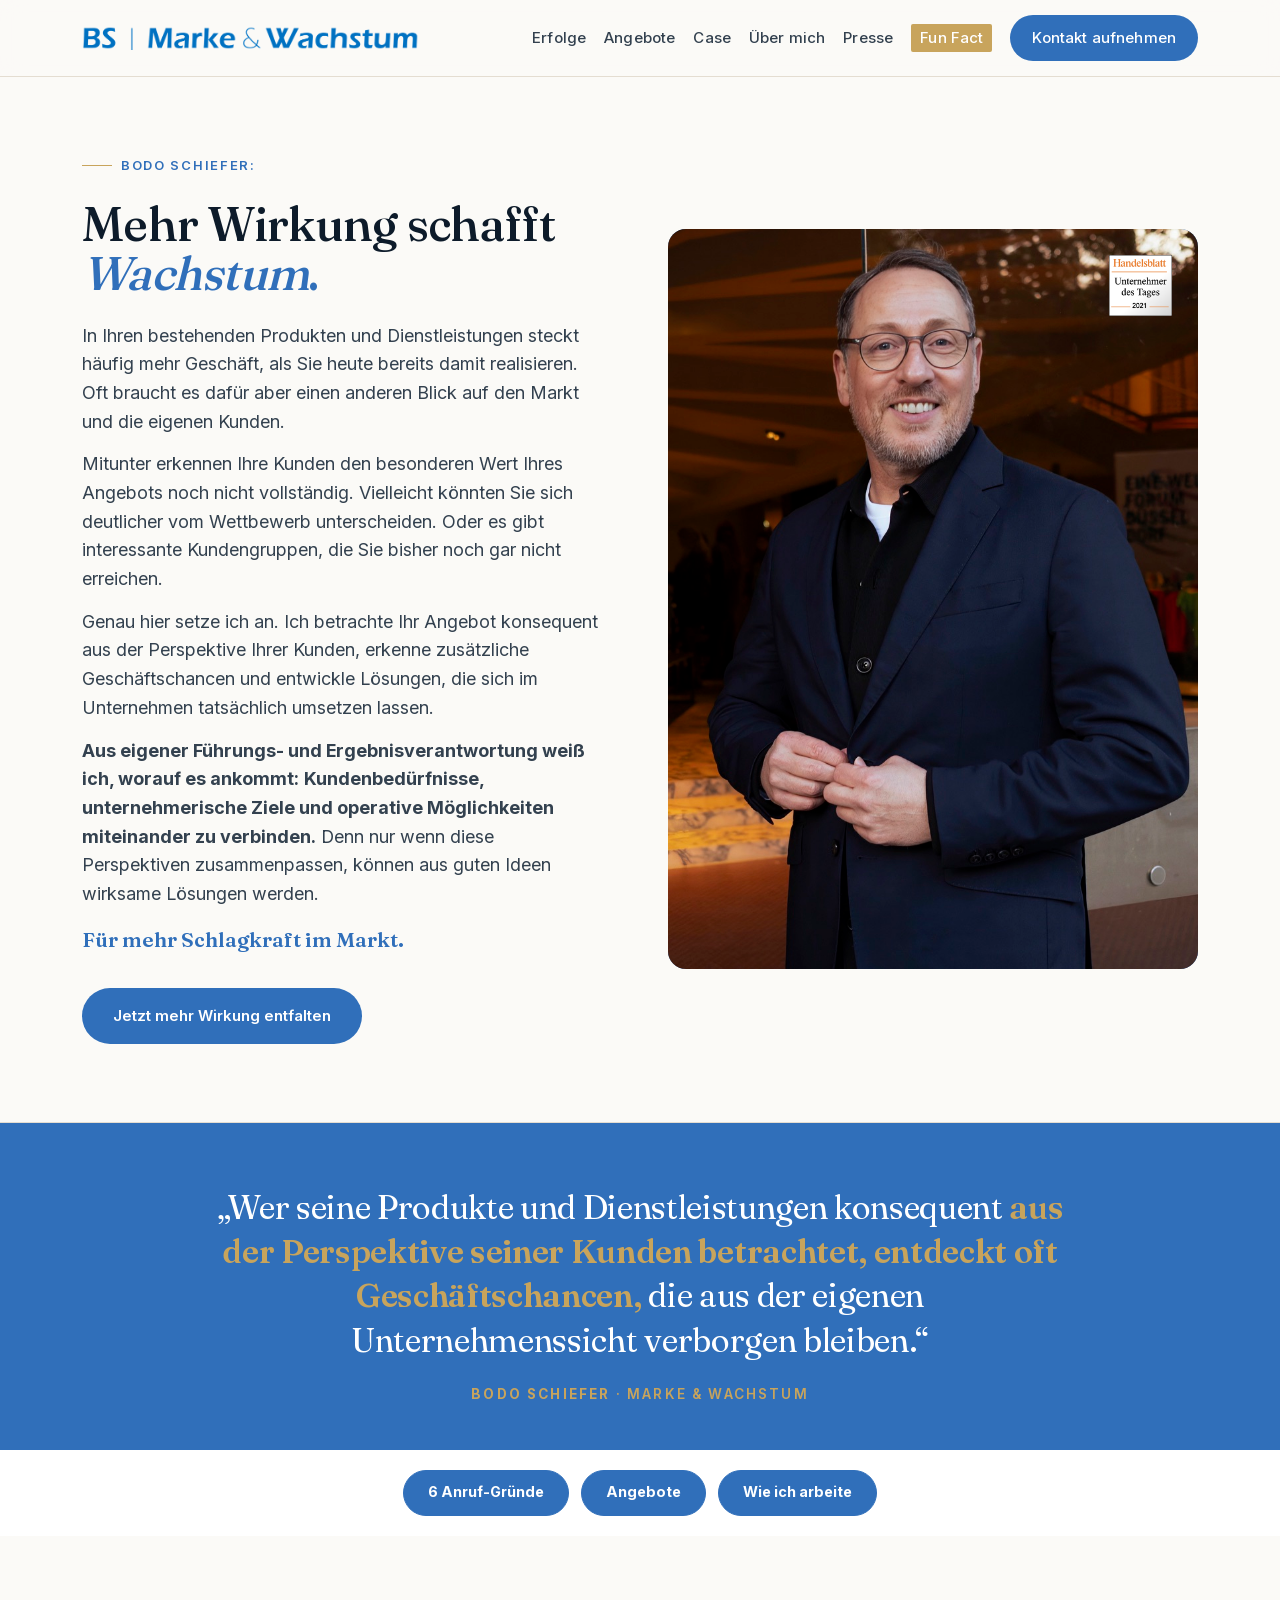
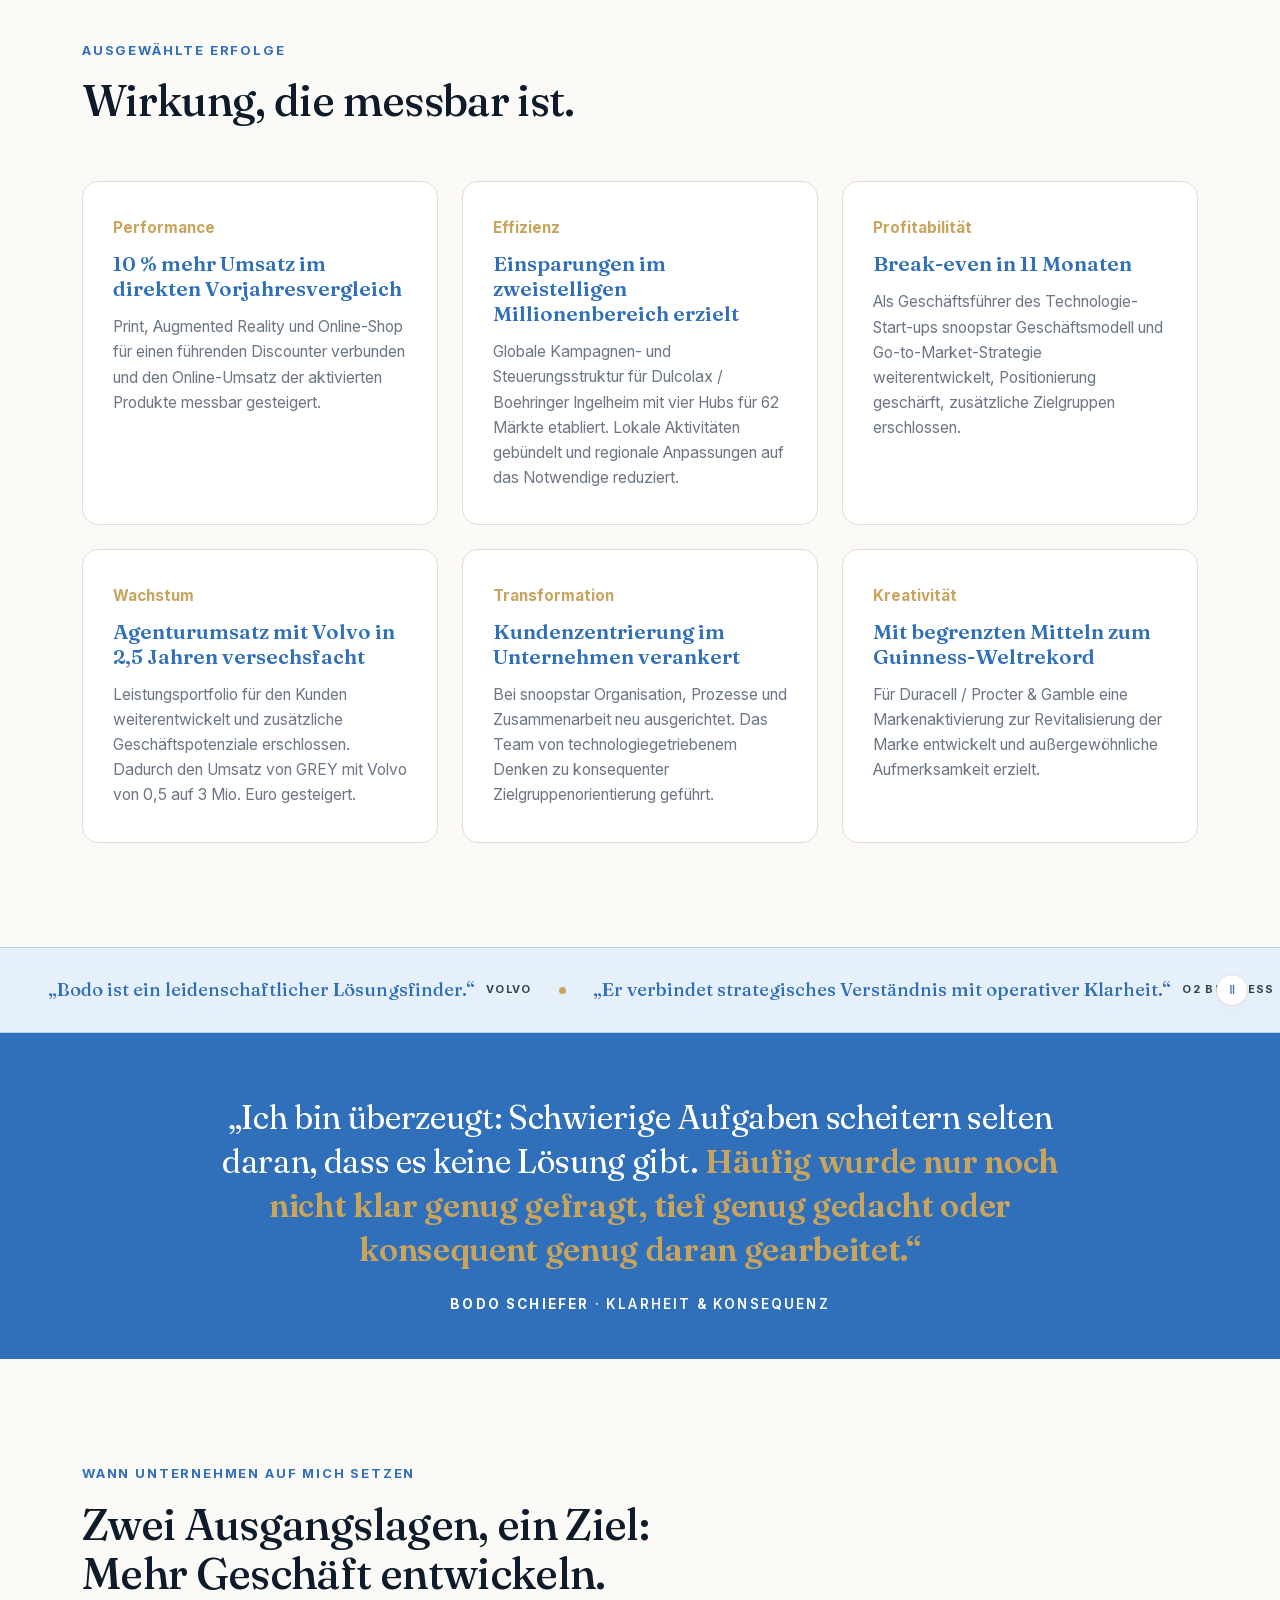
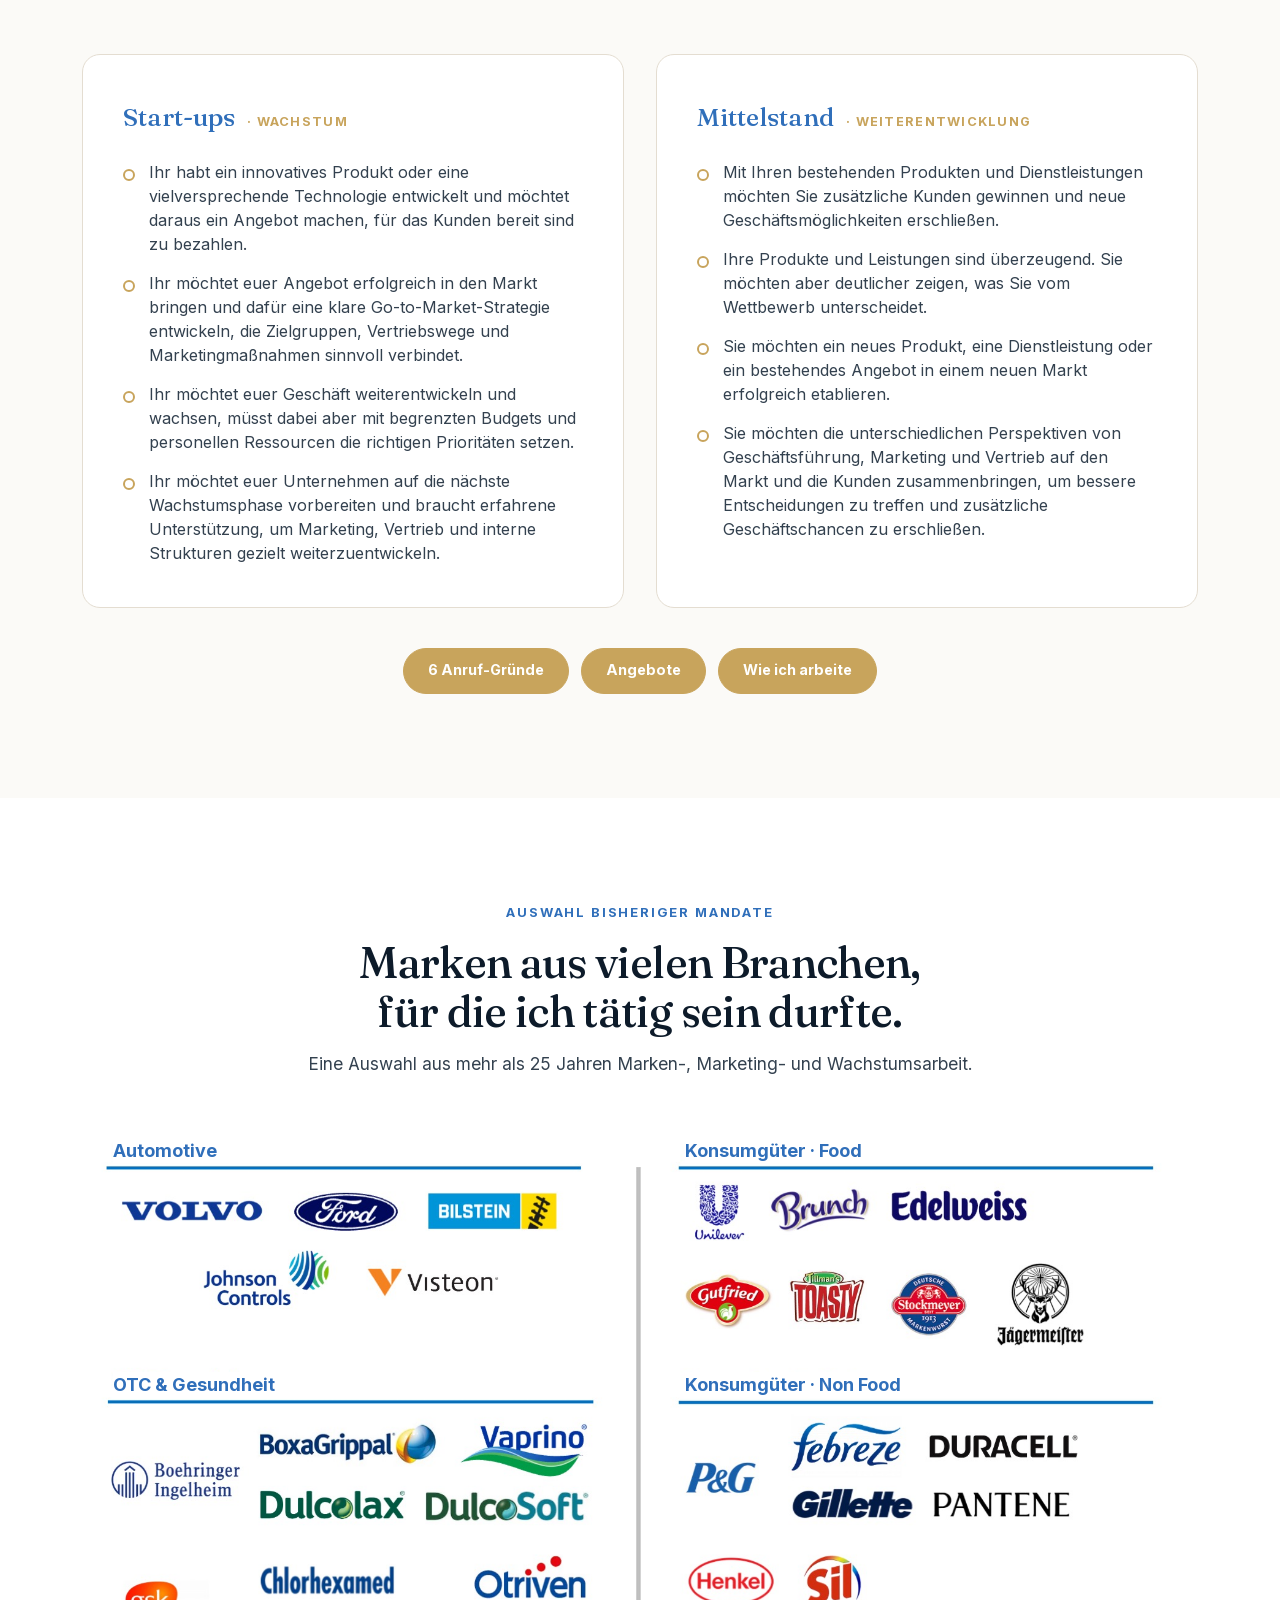
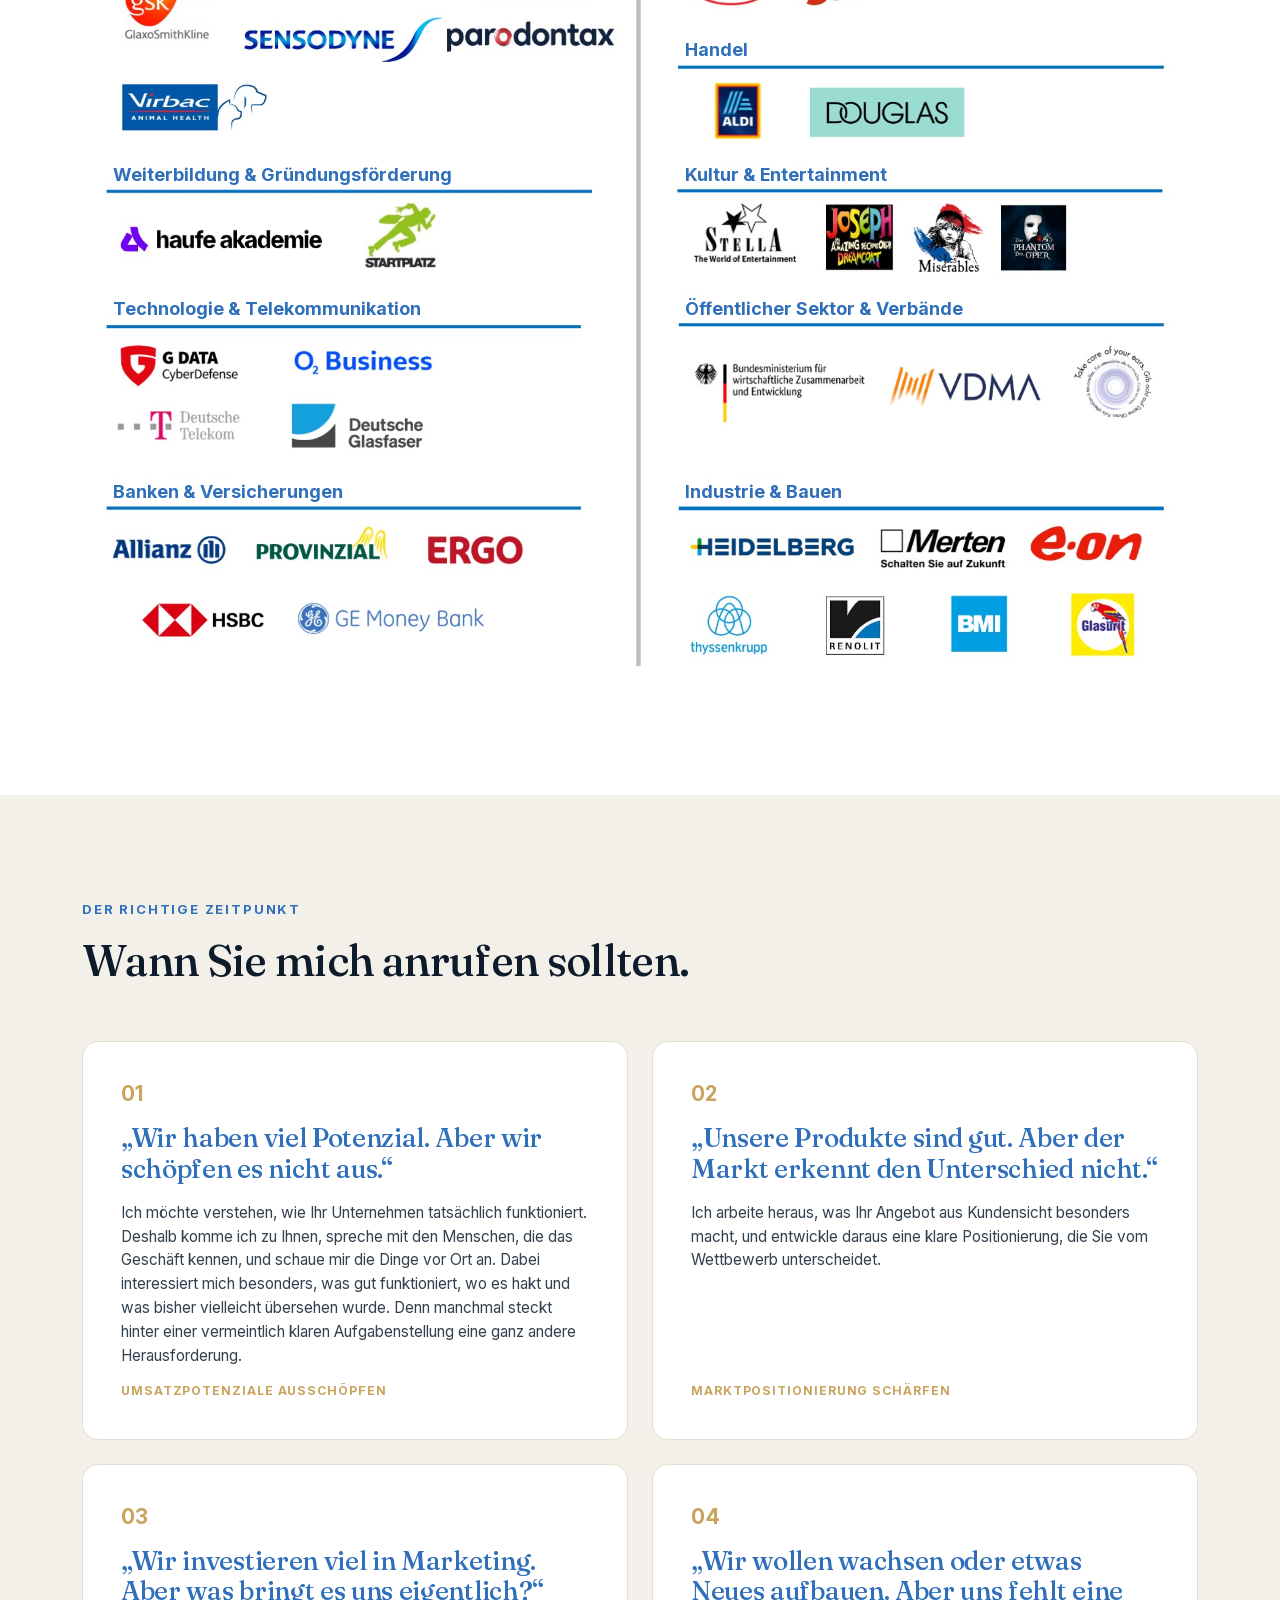
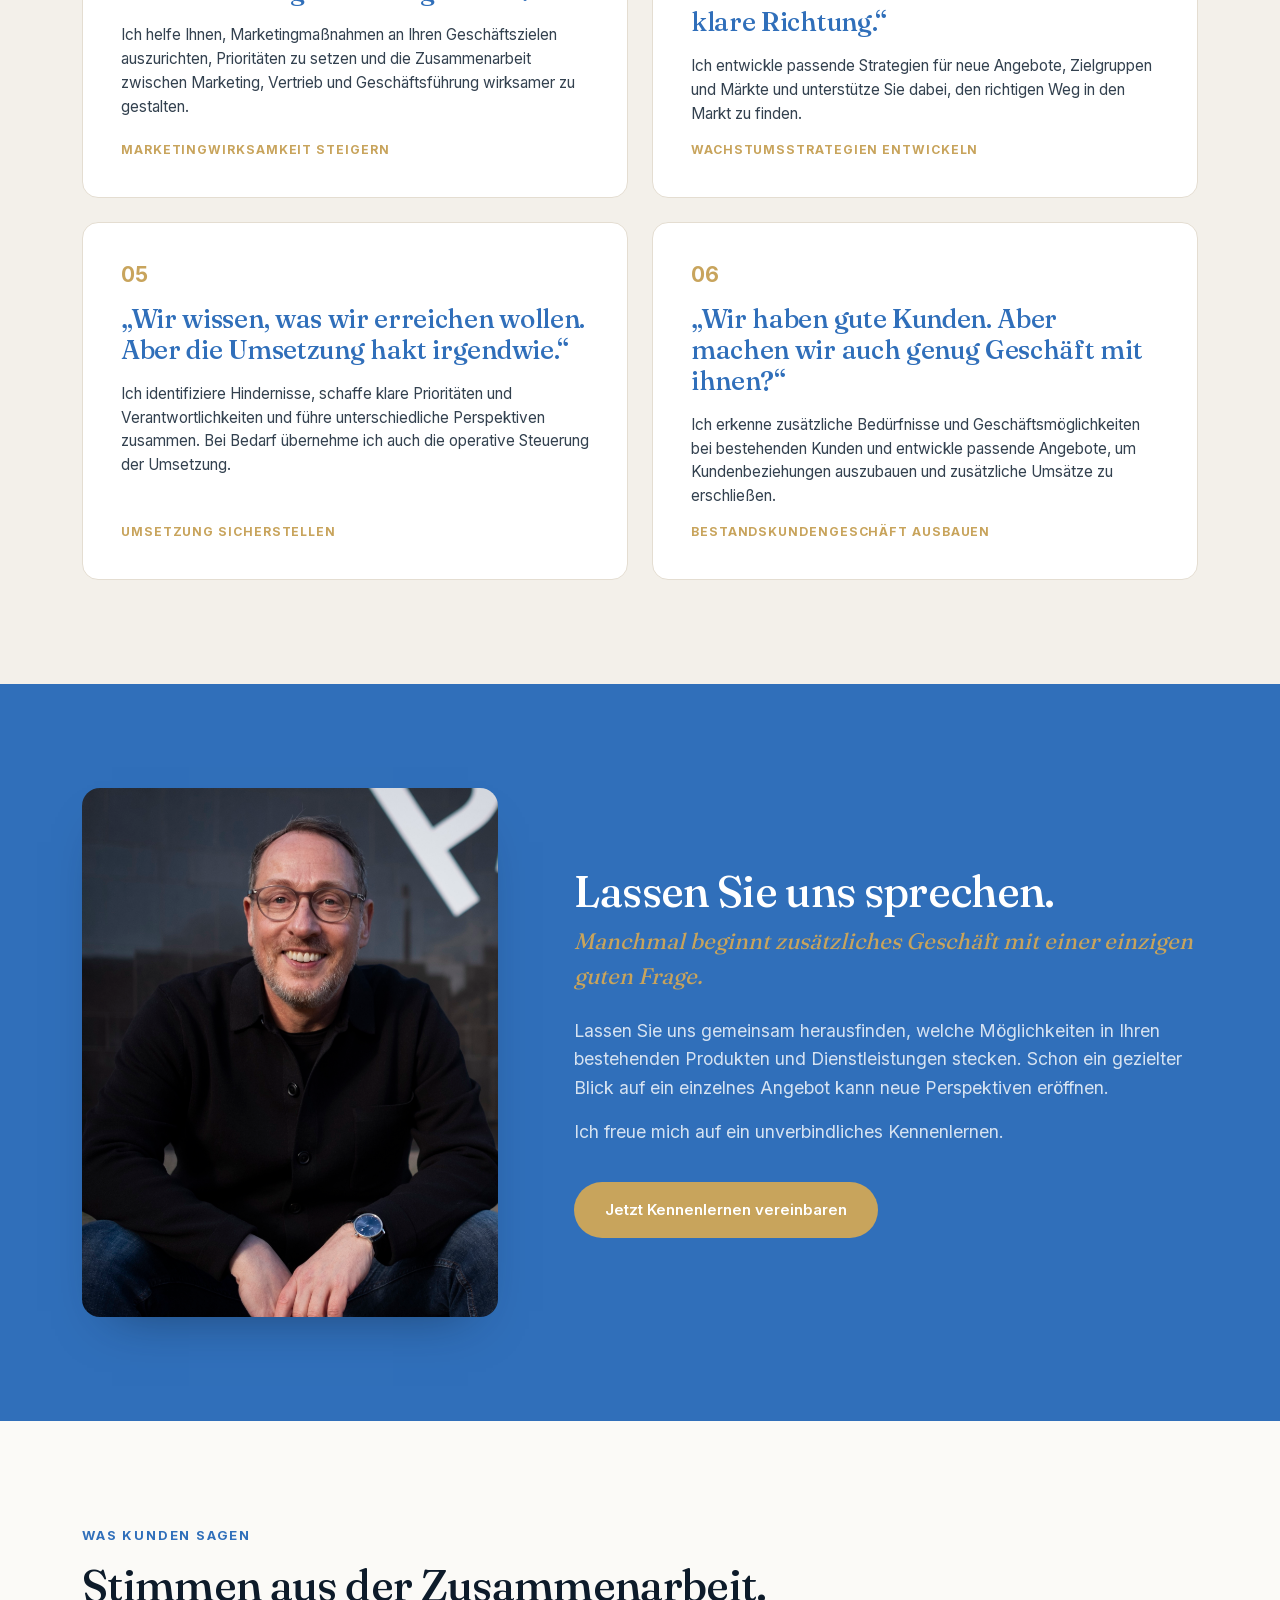
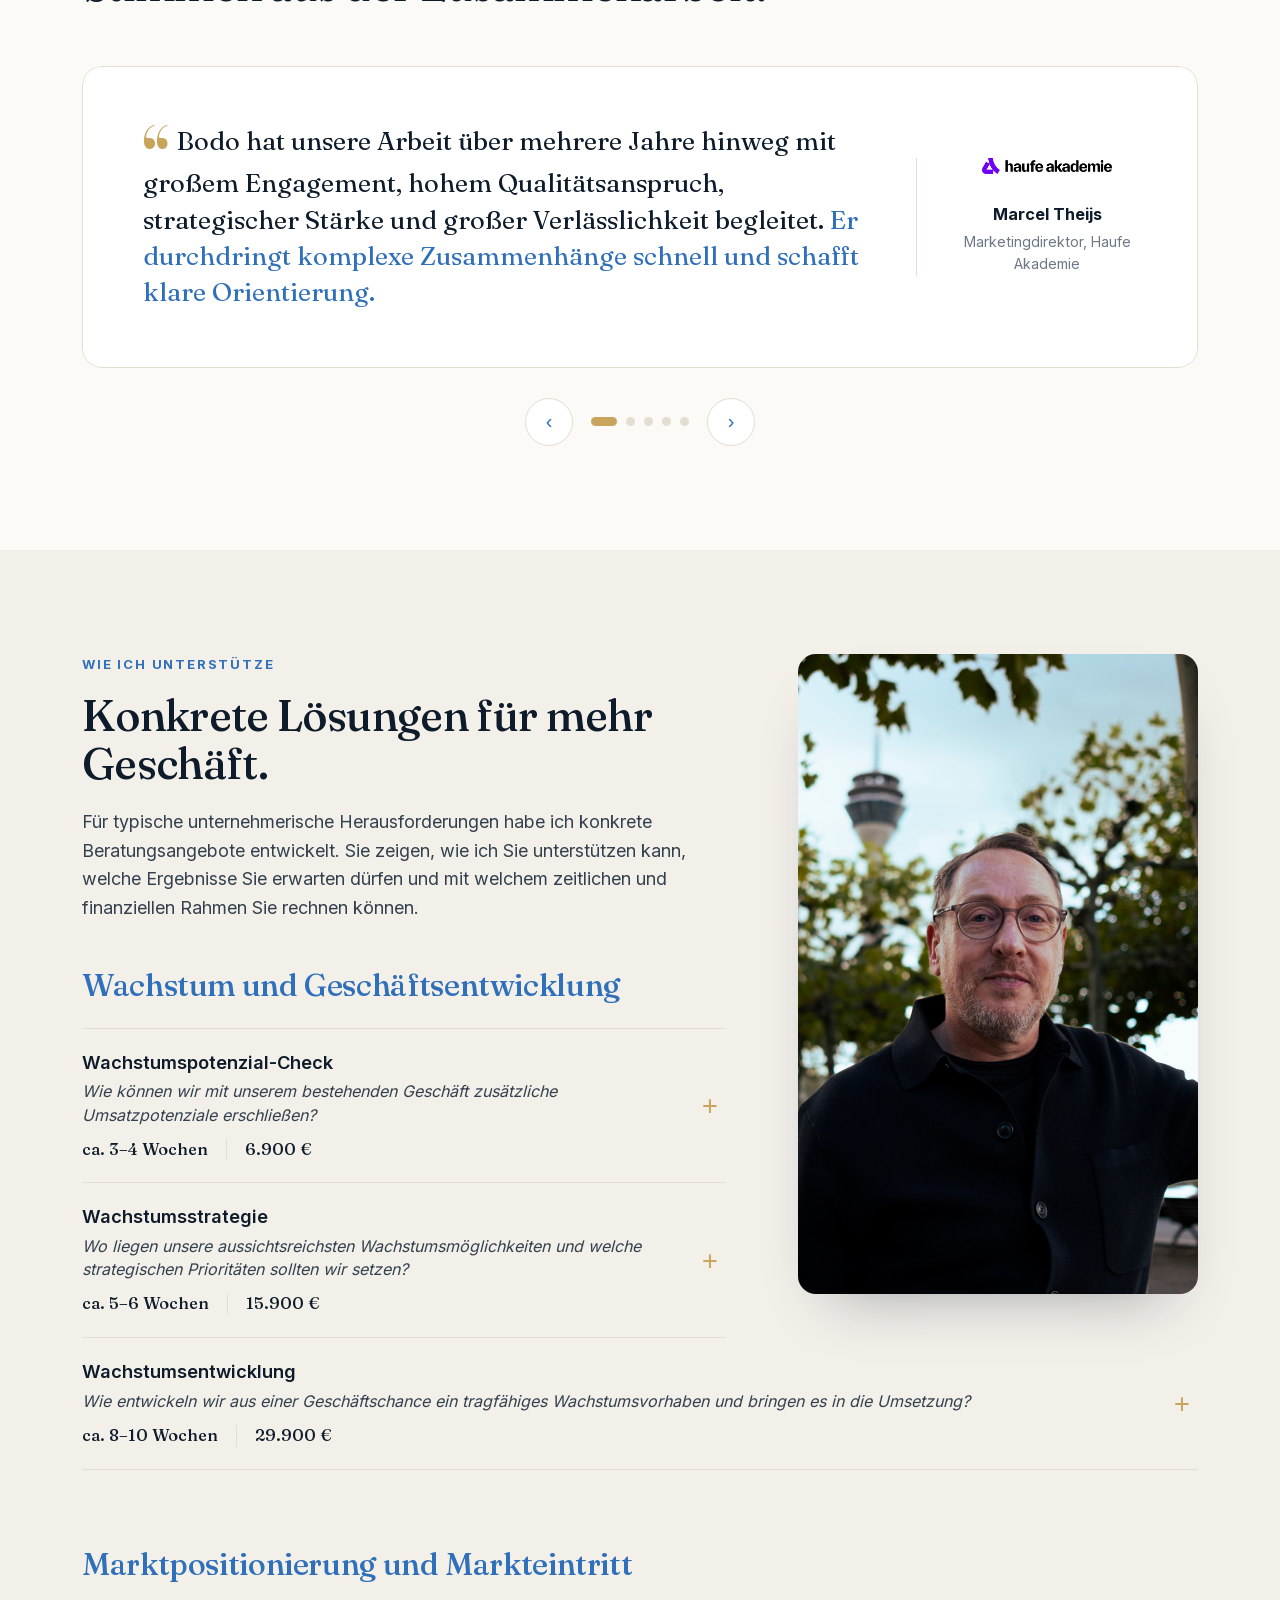
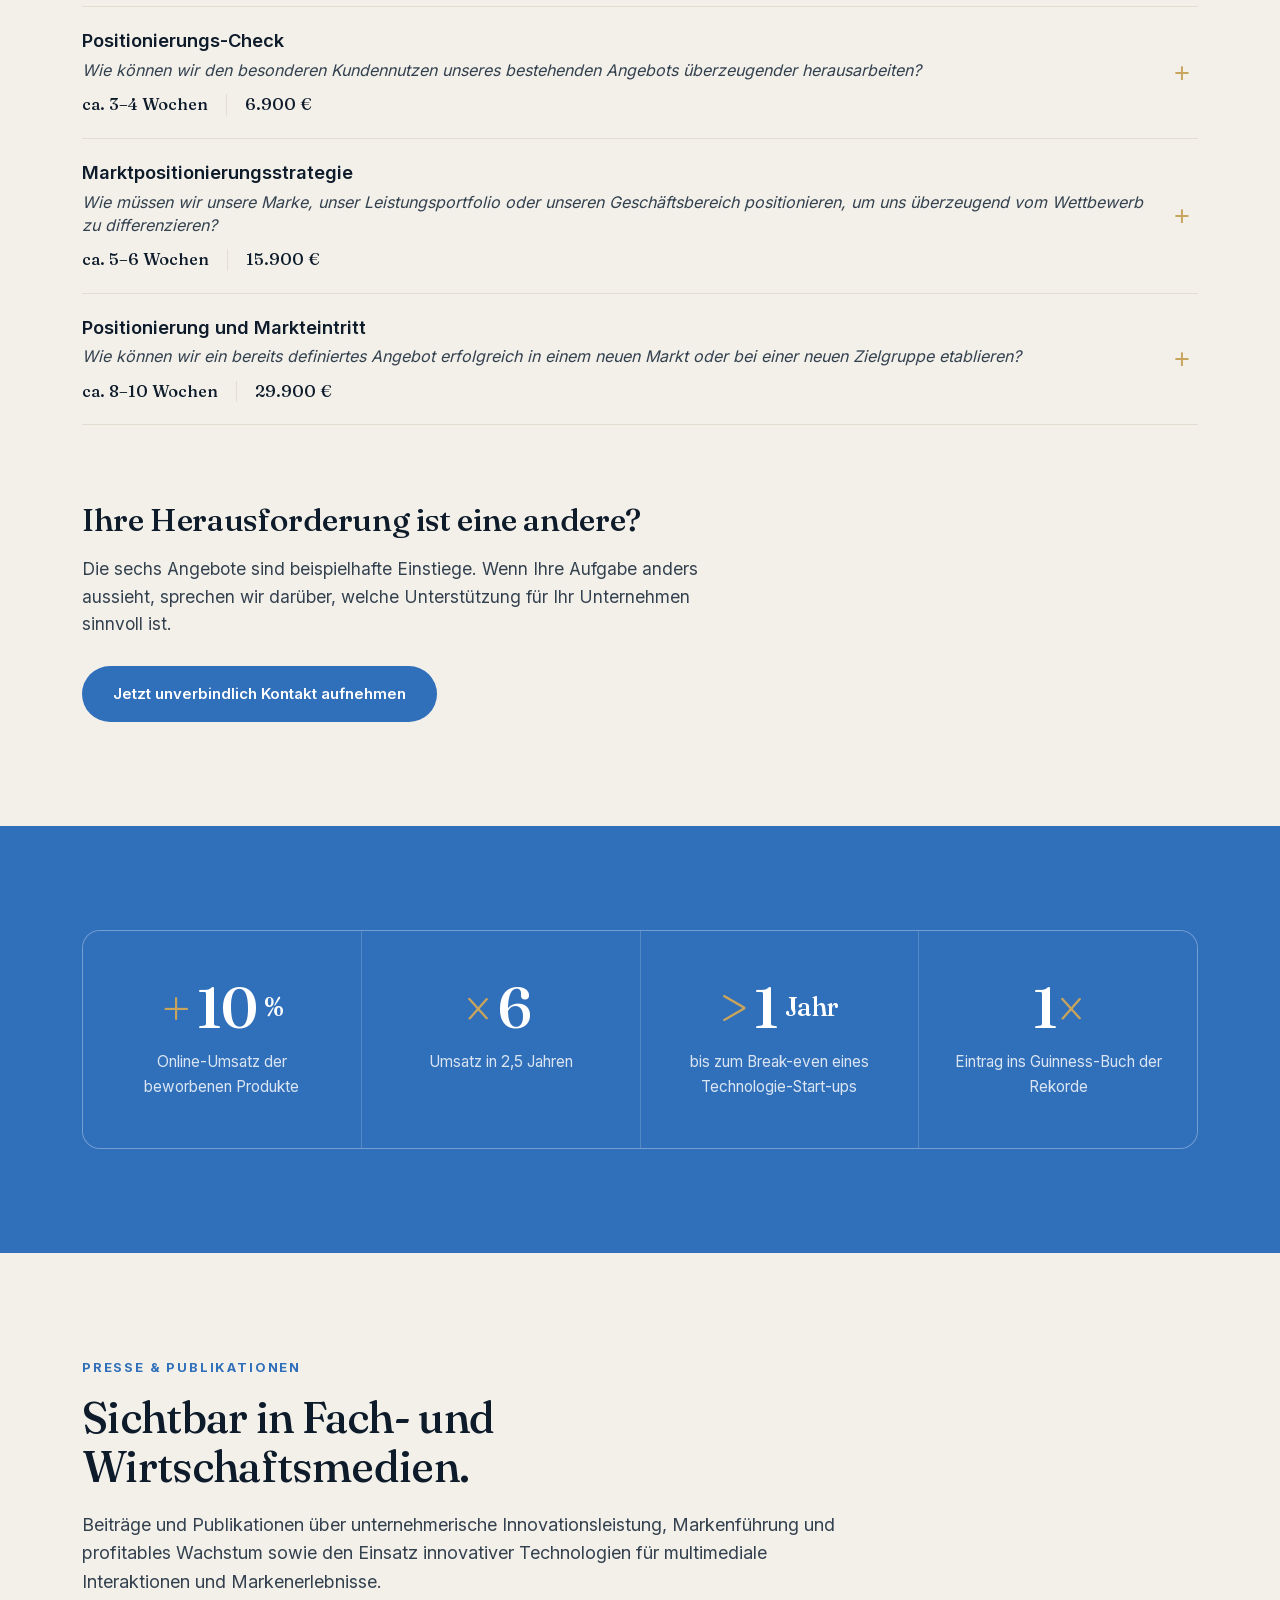
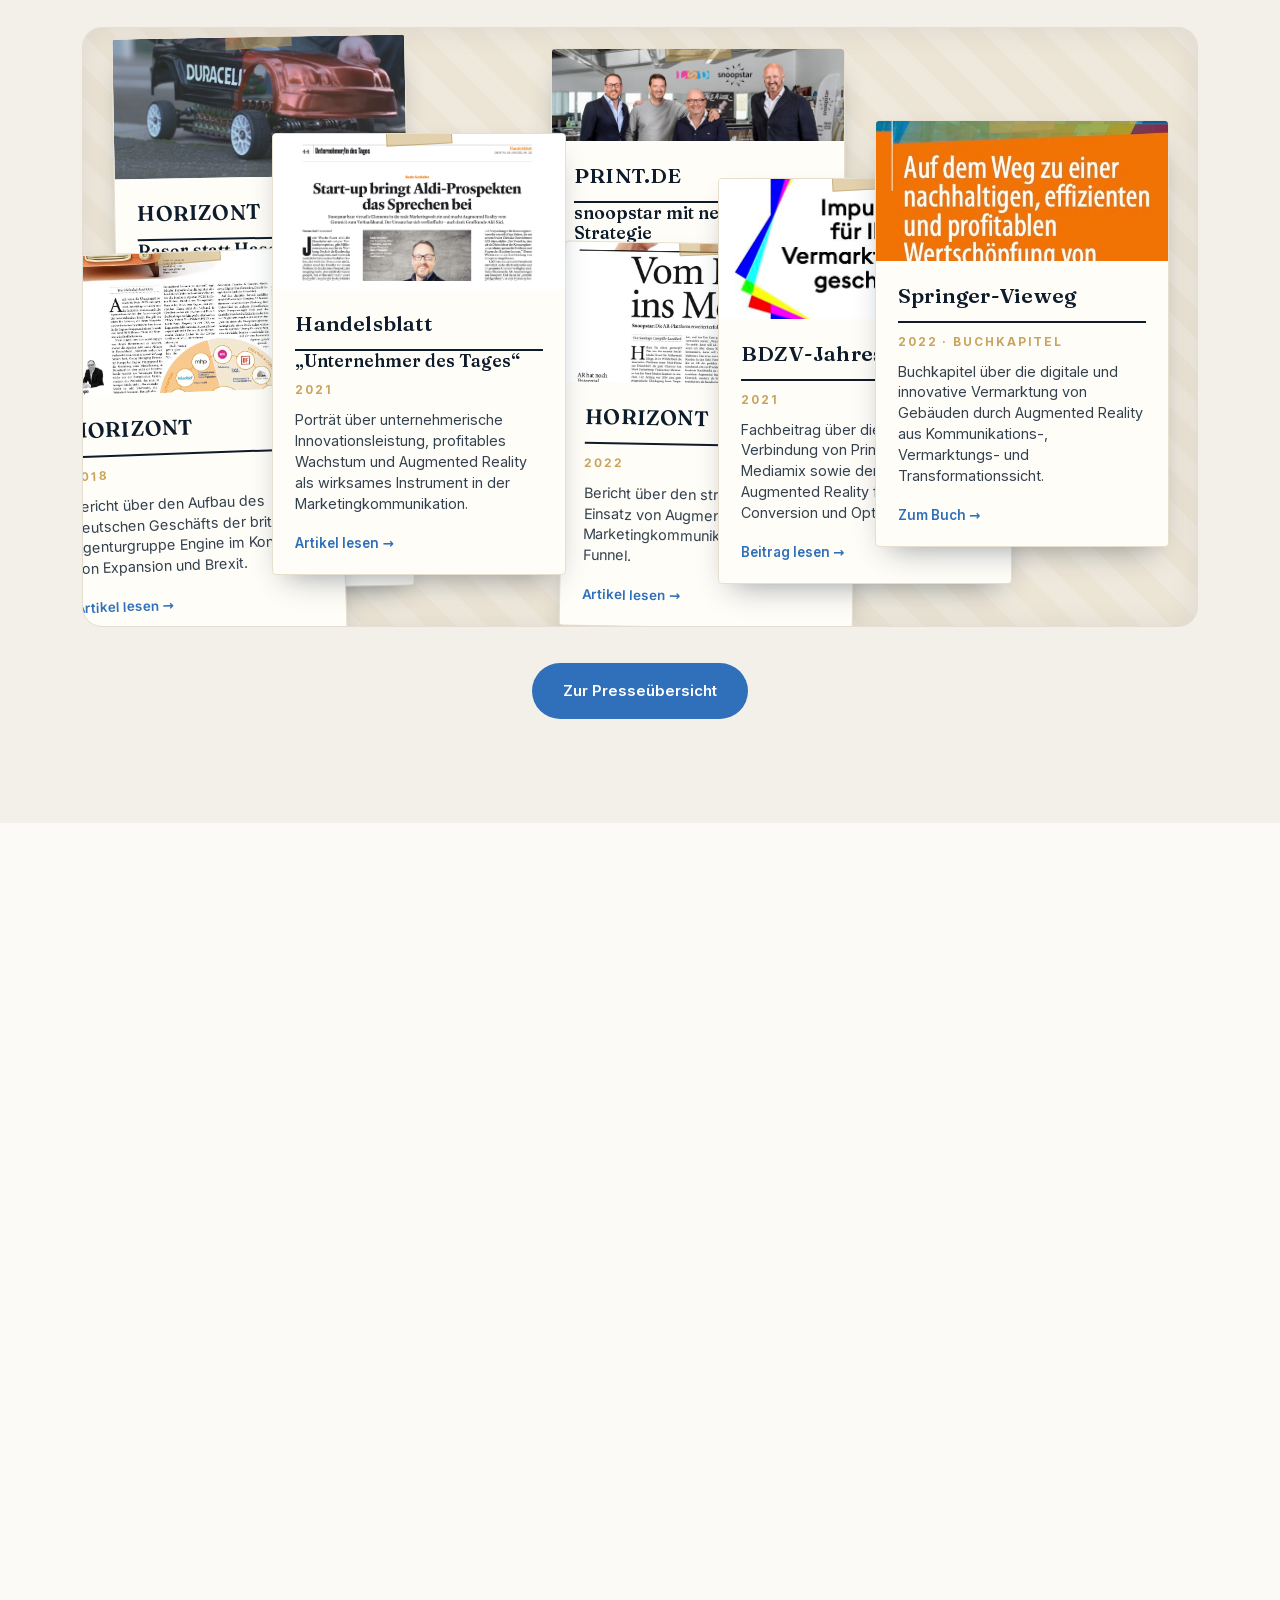
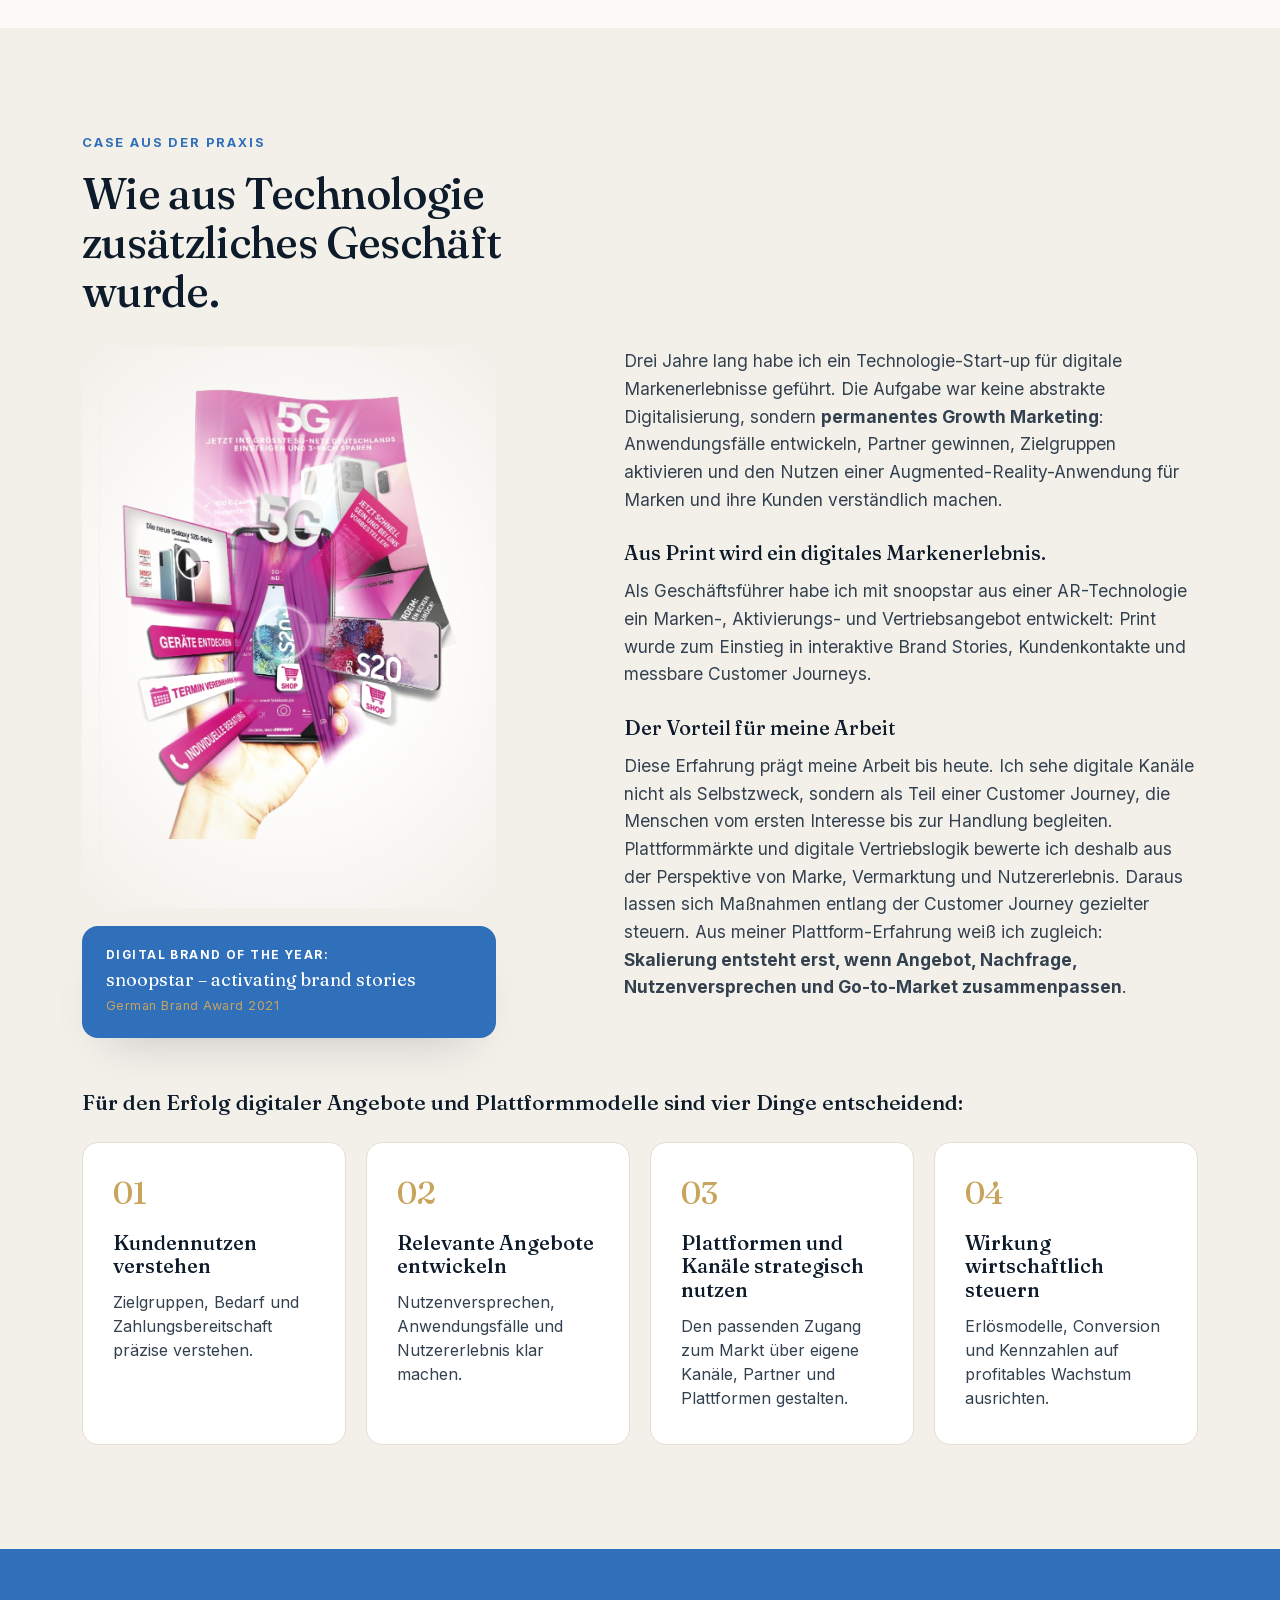
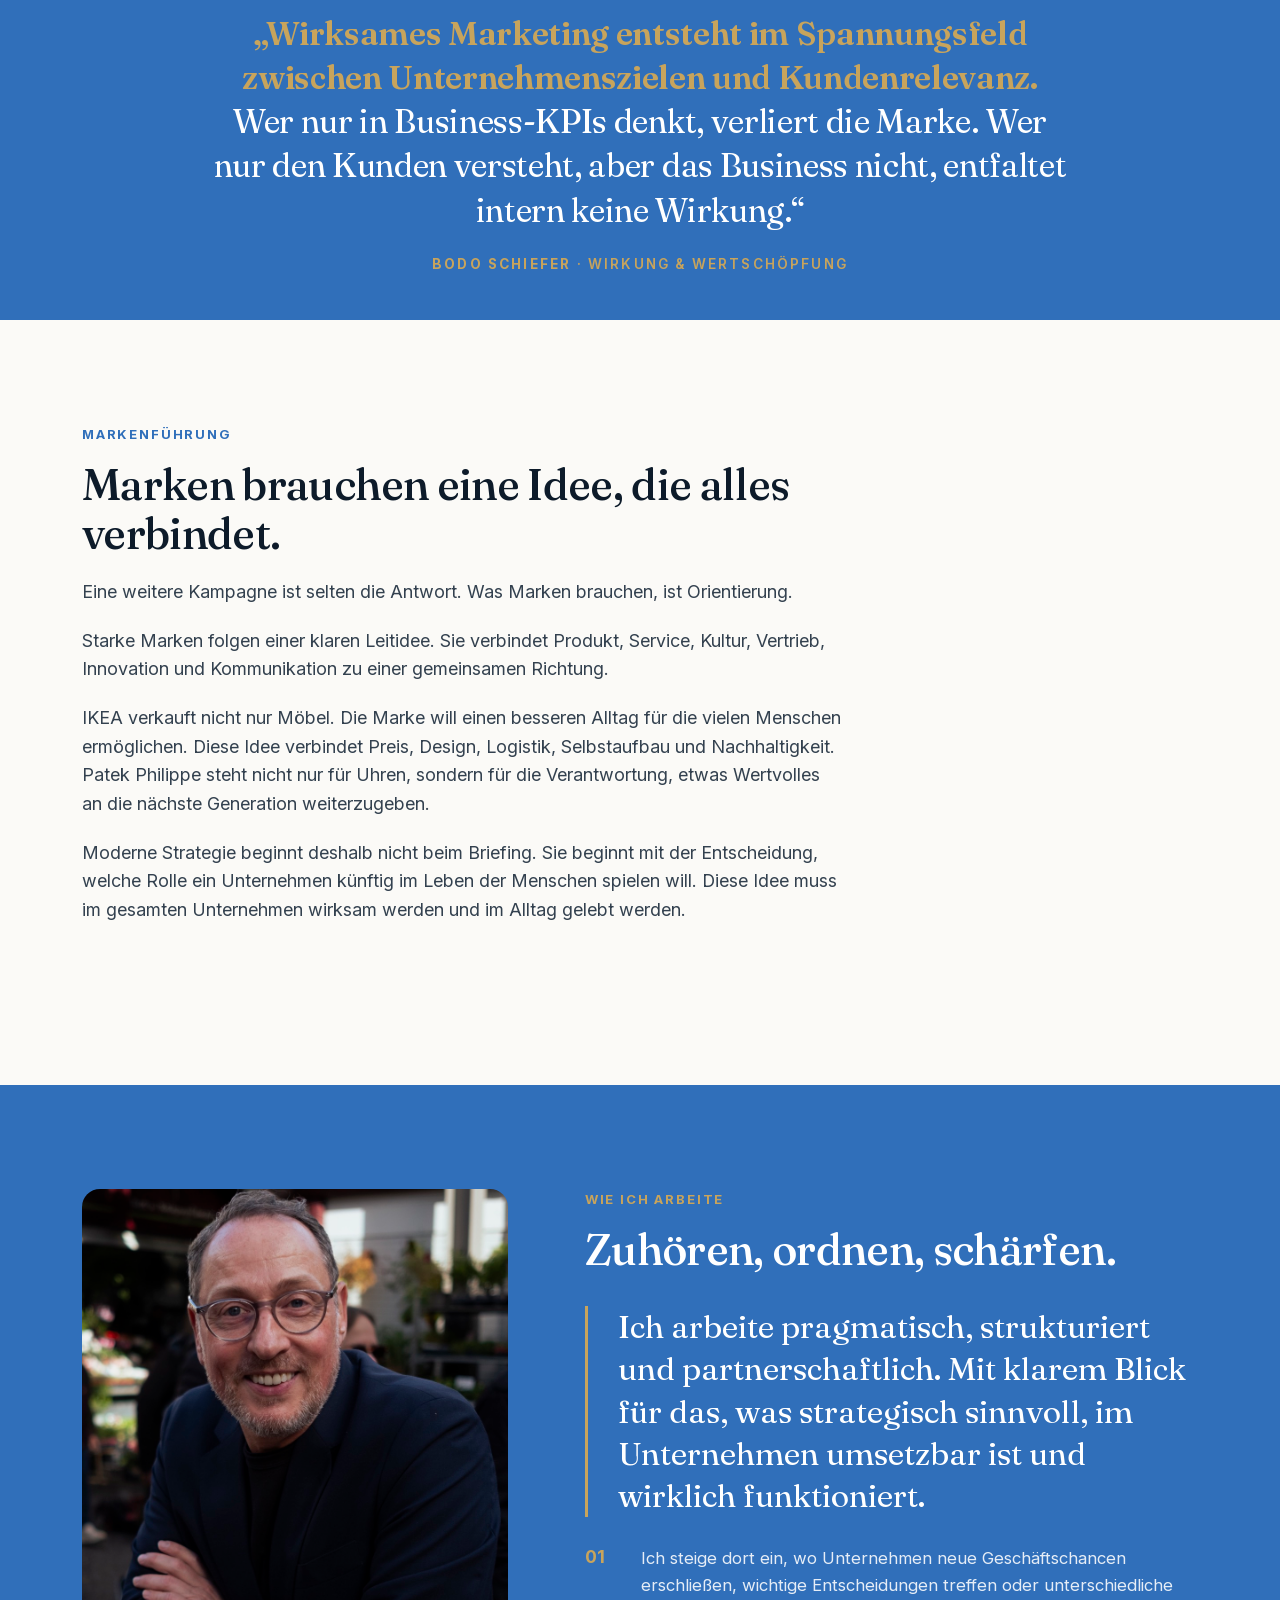
==== commit f1d35b2d: "Färbe aktive Mandatsunterlinien gold" ====
--- a/index.html
+++ b/index.html
@@ -378,6 +378,8 @@
   @media(min-width:641px) and (prefers-reduced-motion:no-preference){
     .mandate-panel--left .mandate-label,.mandate-panel--right .mandate-label{transition:color .32s ease}
     .mandate-label.is-spotlight-label{color:var(--accent)}
+    .mandate-panel--left .mandate-label::after,.mandate-panel--right .mandate-label::after{content:"";position:absolute;left:-1.12%;top:111%;width:95.51%;height:15%;background:var(--accent);opacity:0;transition:opacity .32s ease}
+    .mandate-label.is-spotlight-label::after{opacity:1}
     .mandate-logos{overflow:hidden}
     .mandate-spotlight{display:block;position:absolute;z-index:3;left:0;right:0;top:var(--spot-top,0%);height:var(--spot-height,0%);opacity:0;box-shadow:0 0 42px 9999px rgba(13,27,42,.16);pointer-events:none;transition:top .55s cubic-bezier(.4,0,.2,1),height .55s cubic-bezier(.4,0,.2,1),opacity .24s ease,background .24s ease,box-shadow .24s ease}
     .mandate-logos.is-spotlight-active .mandate-spotlight{opacity:1}
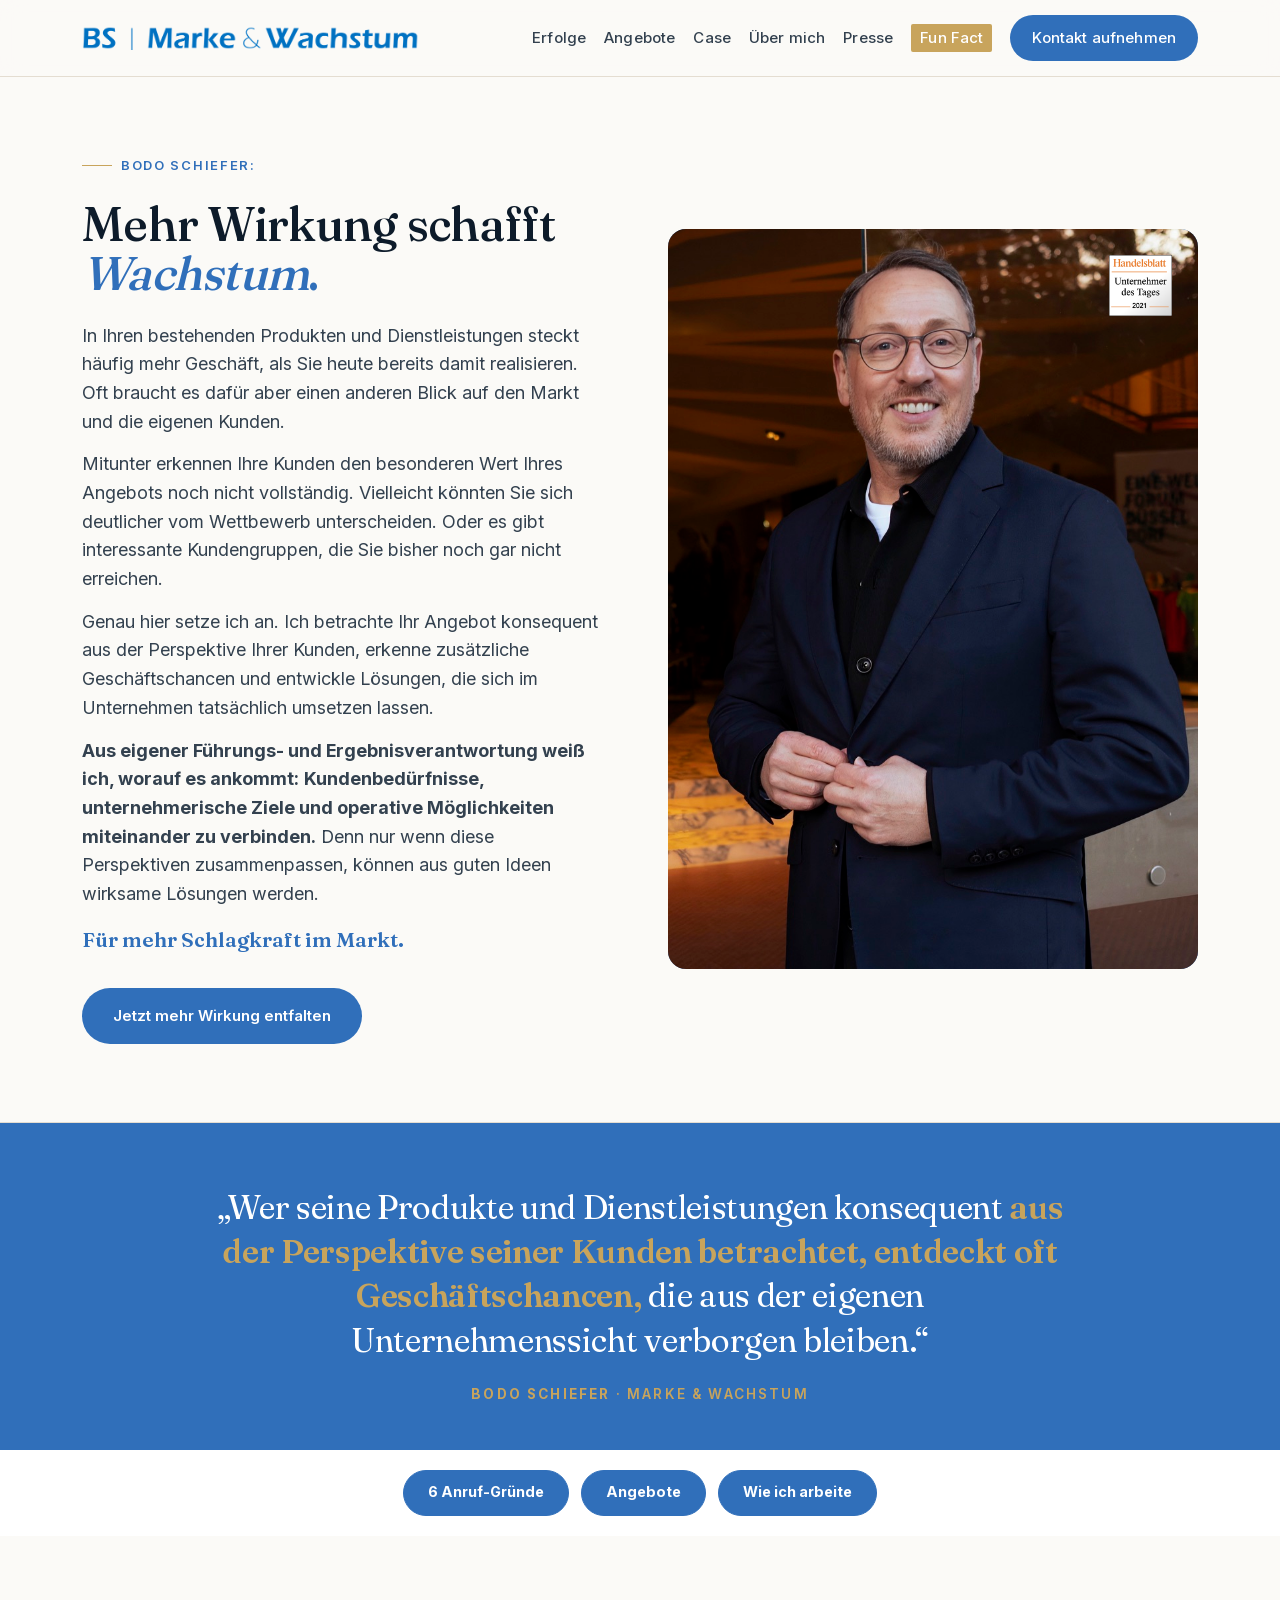
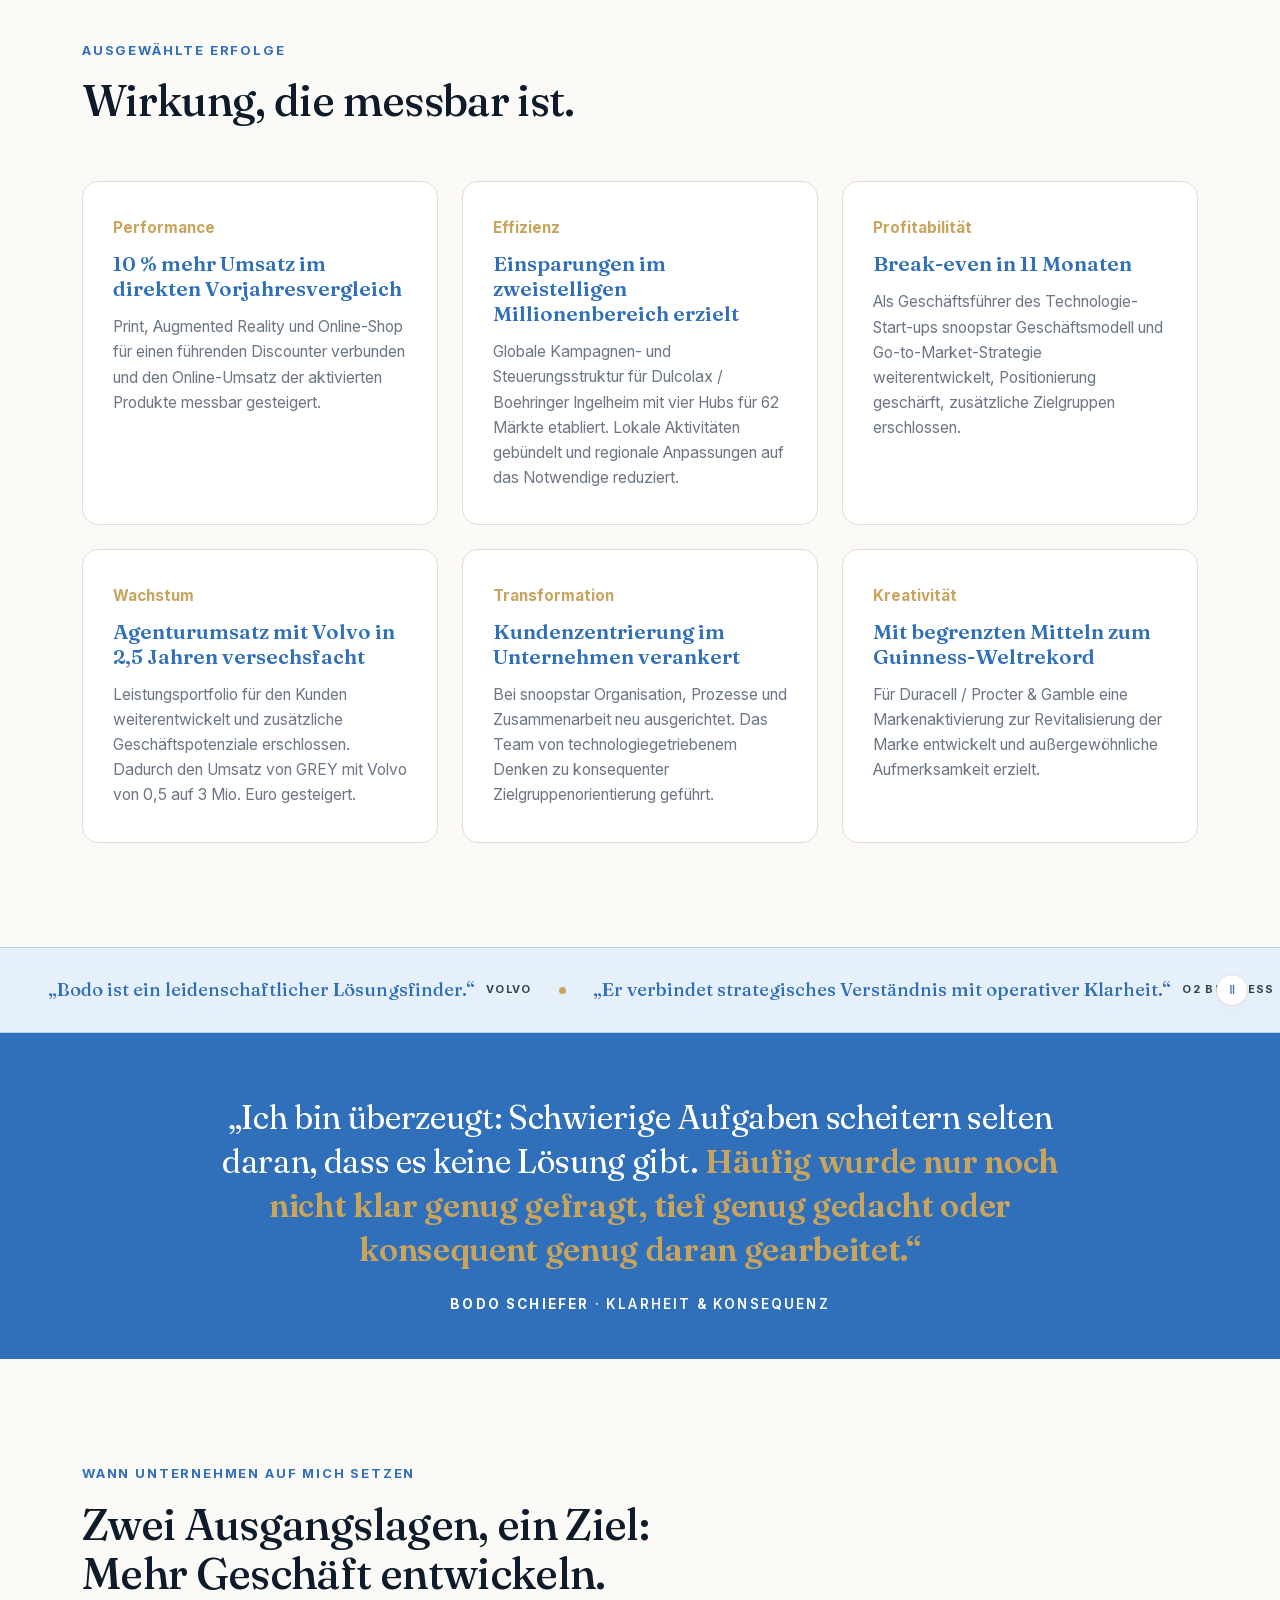
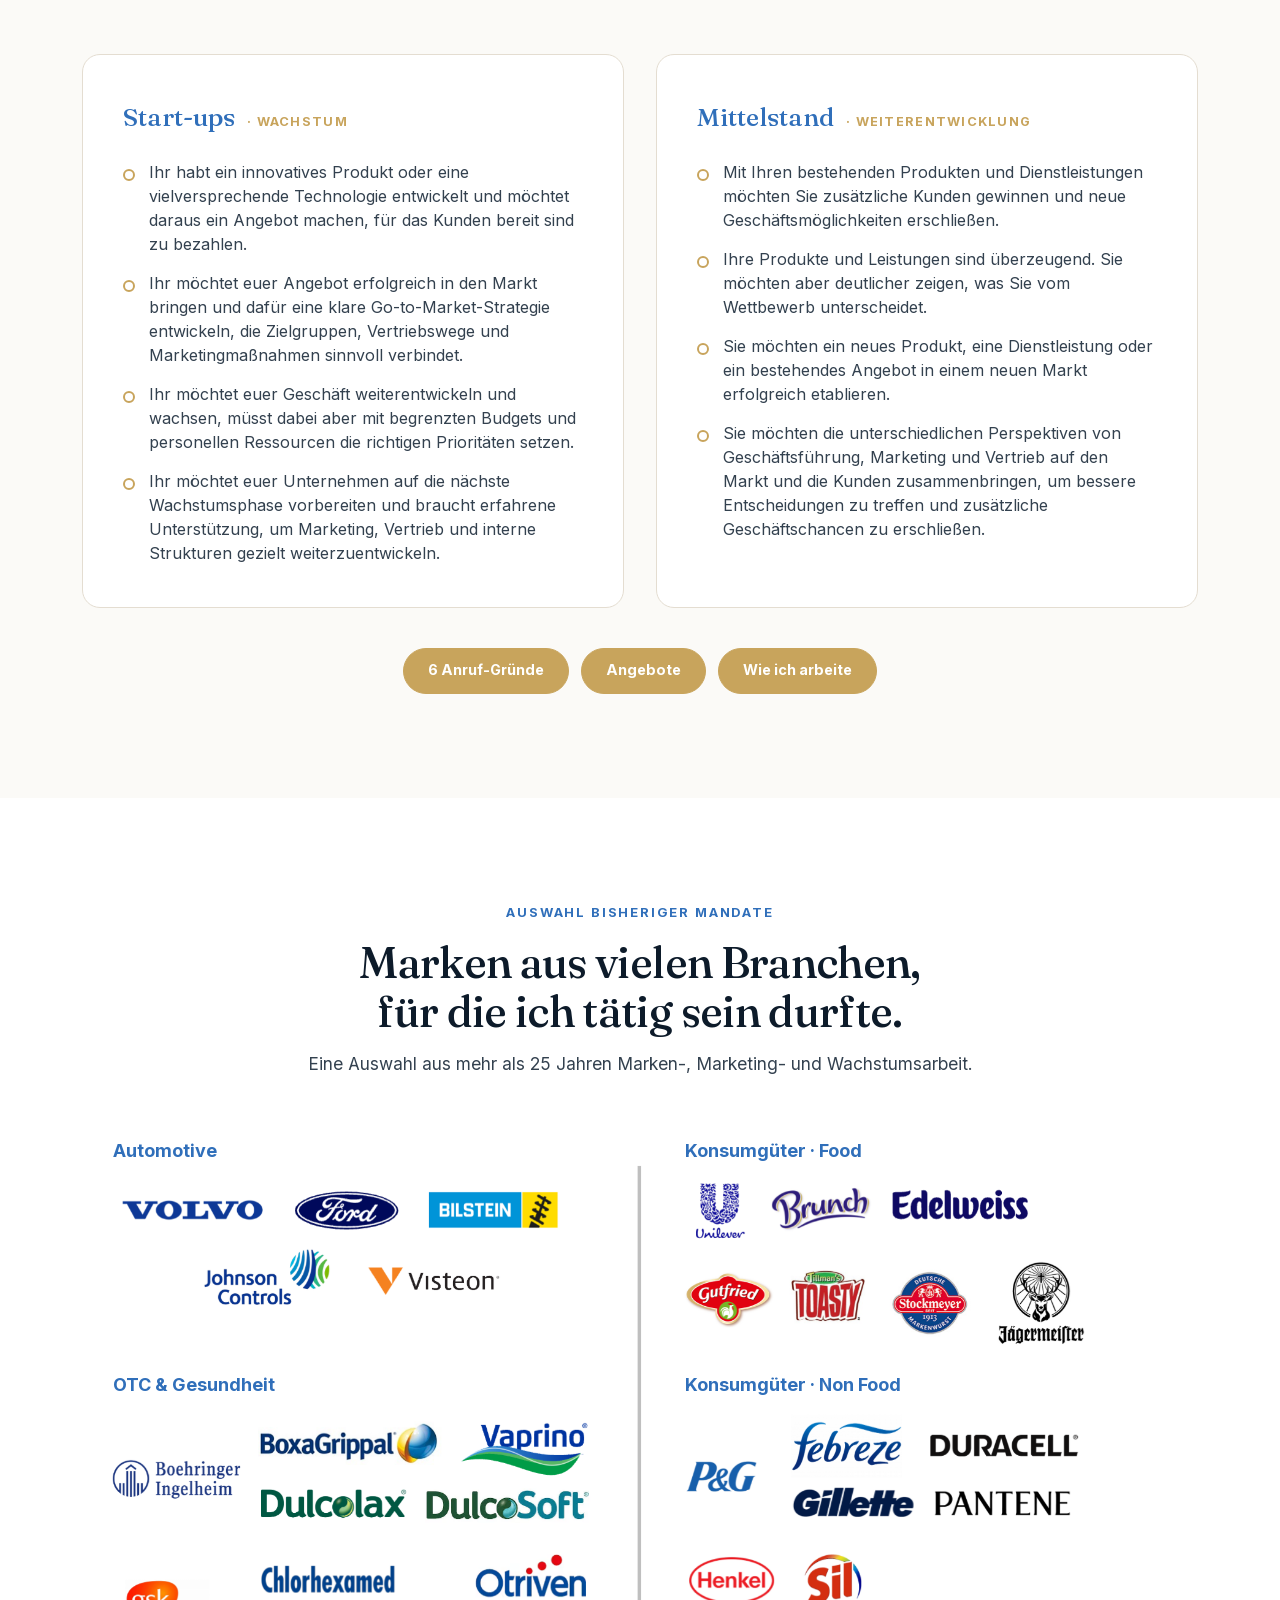
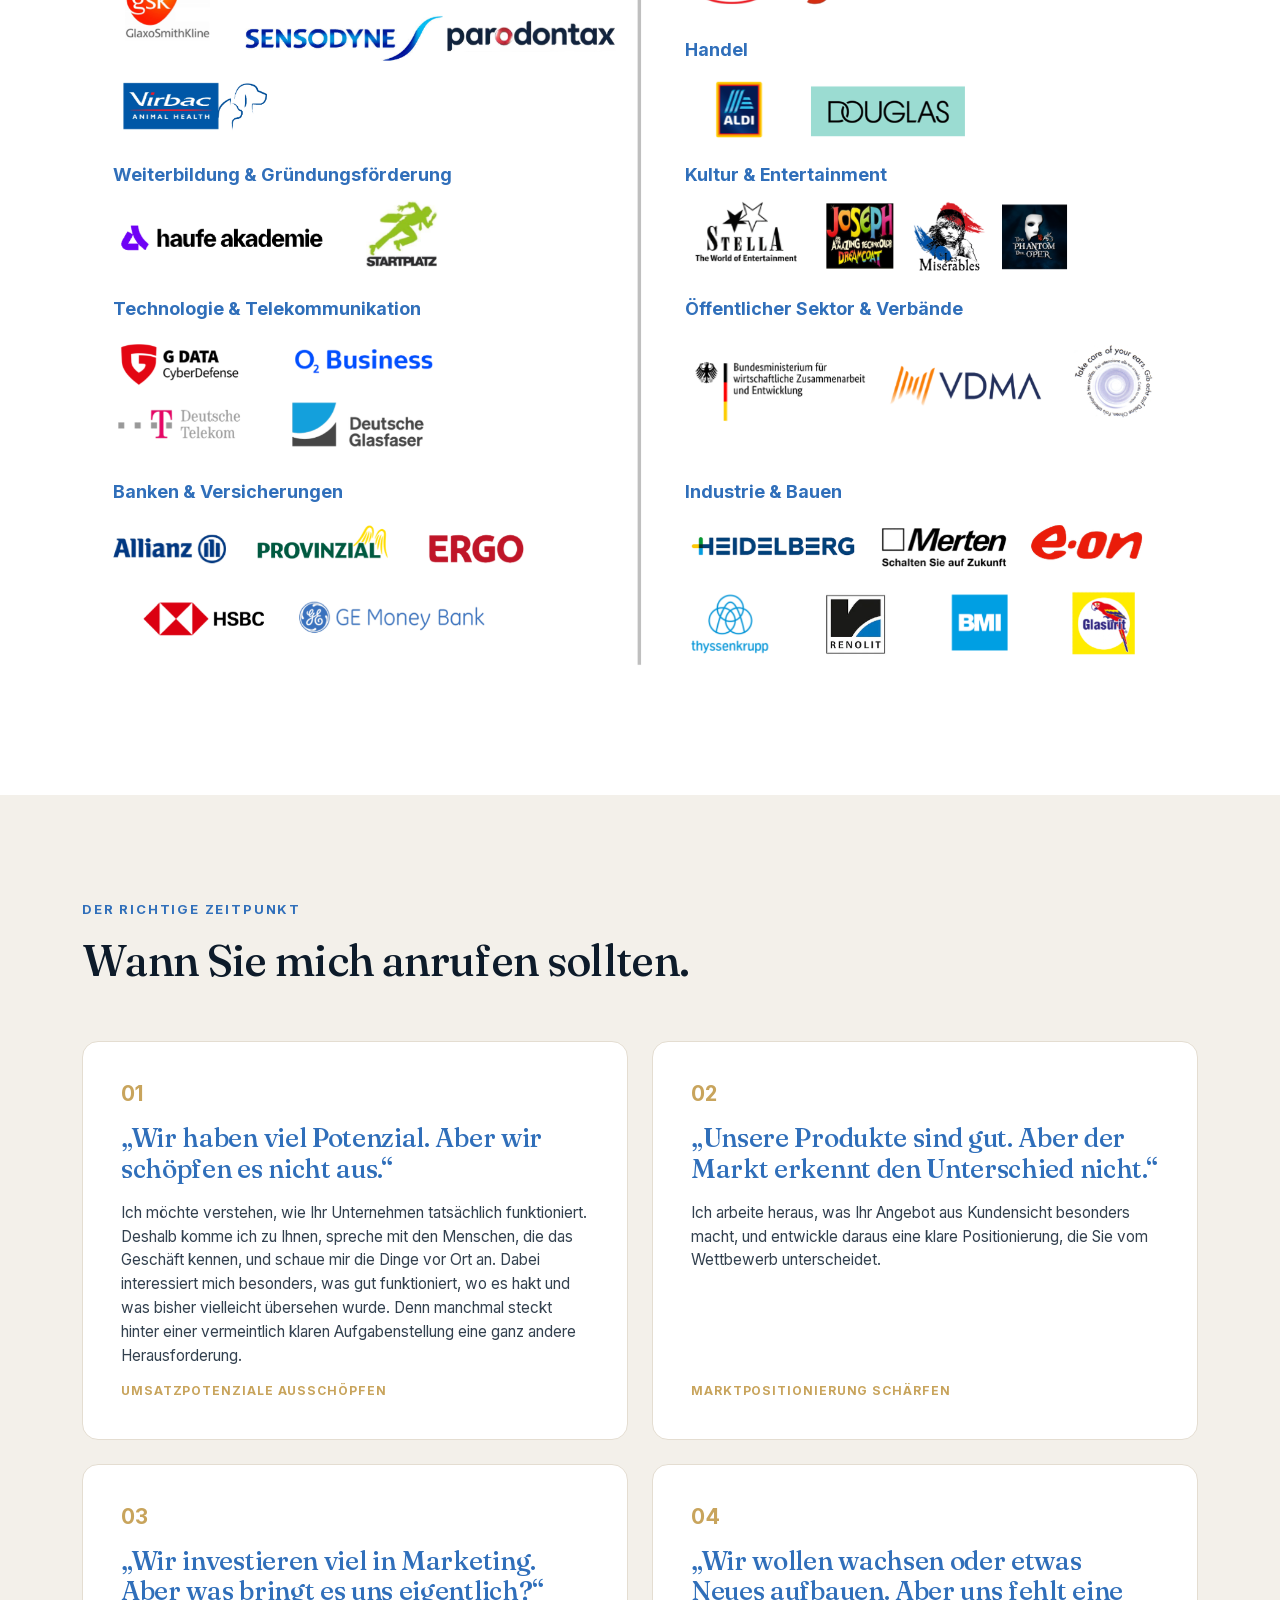
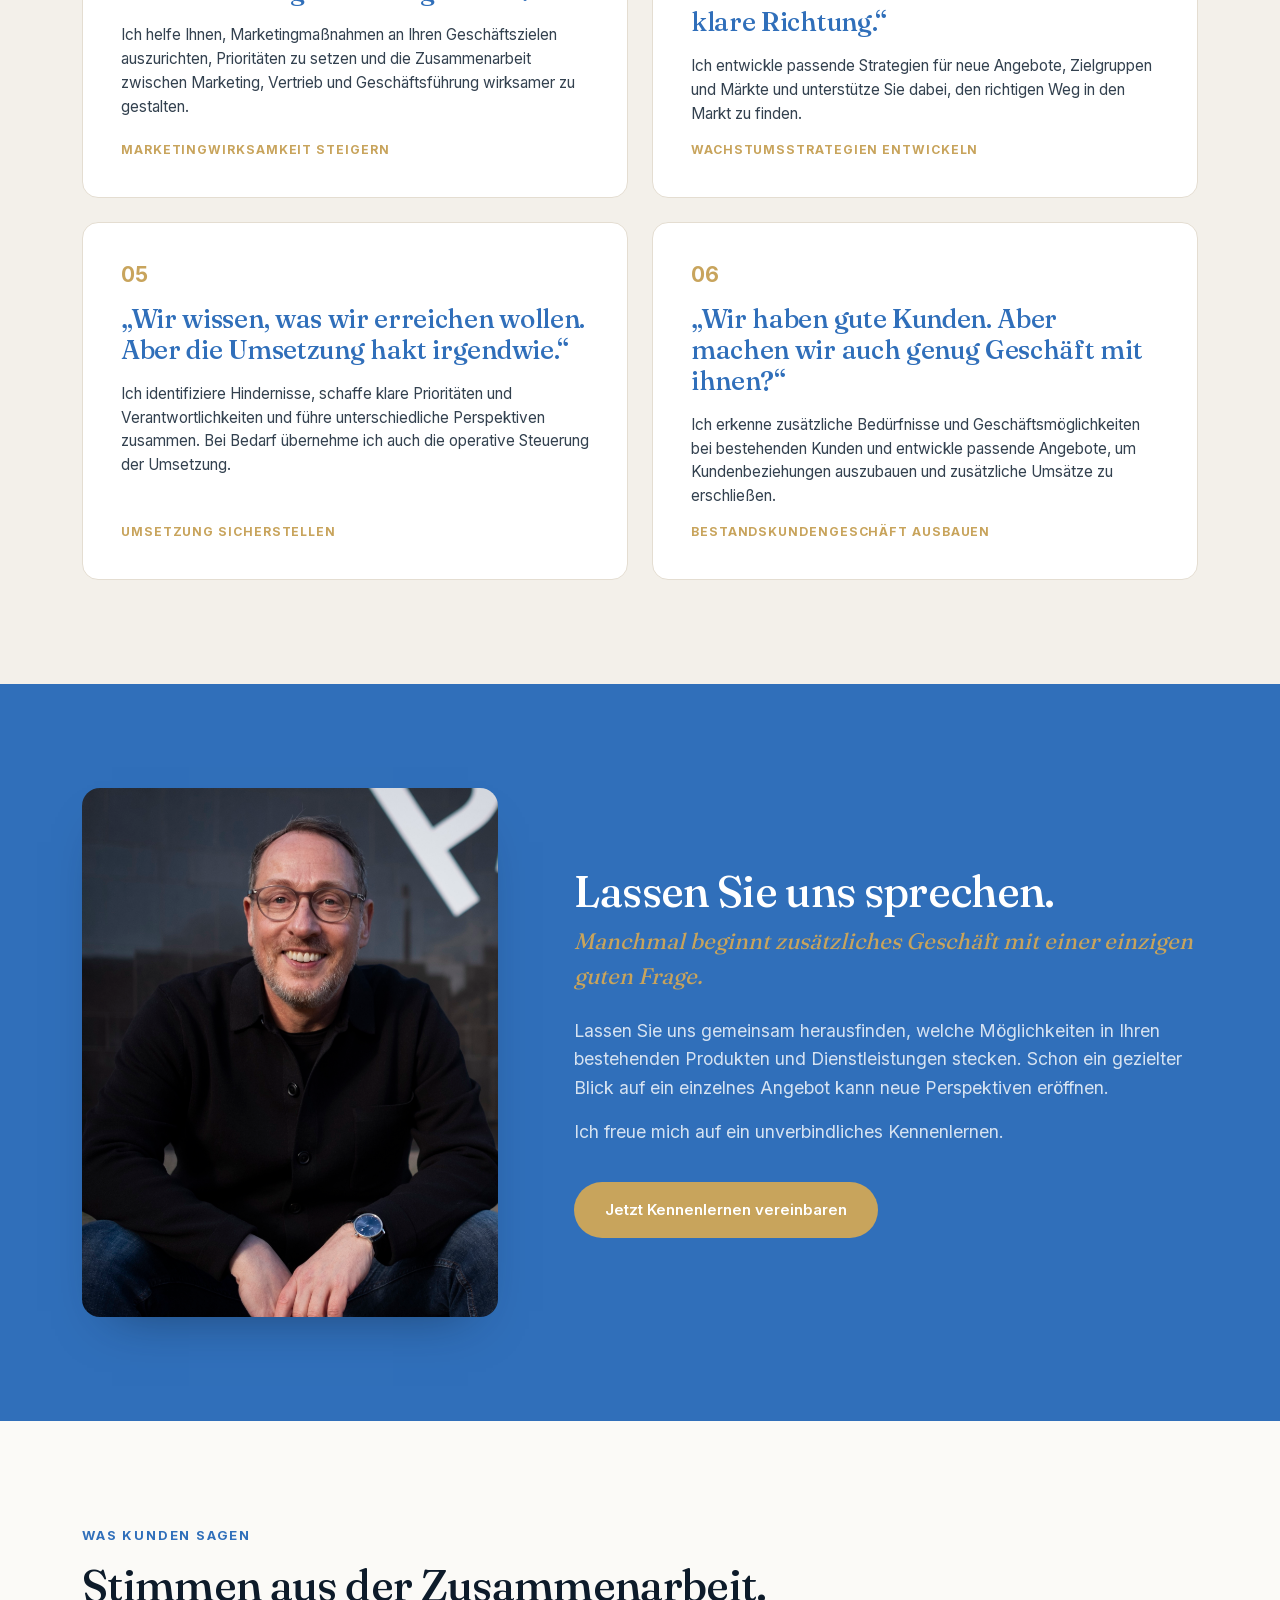
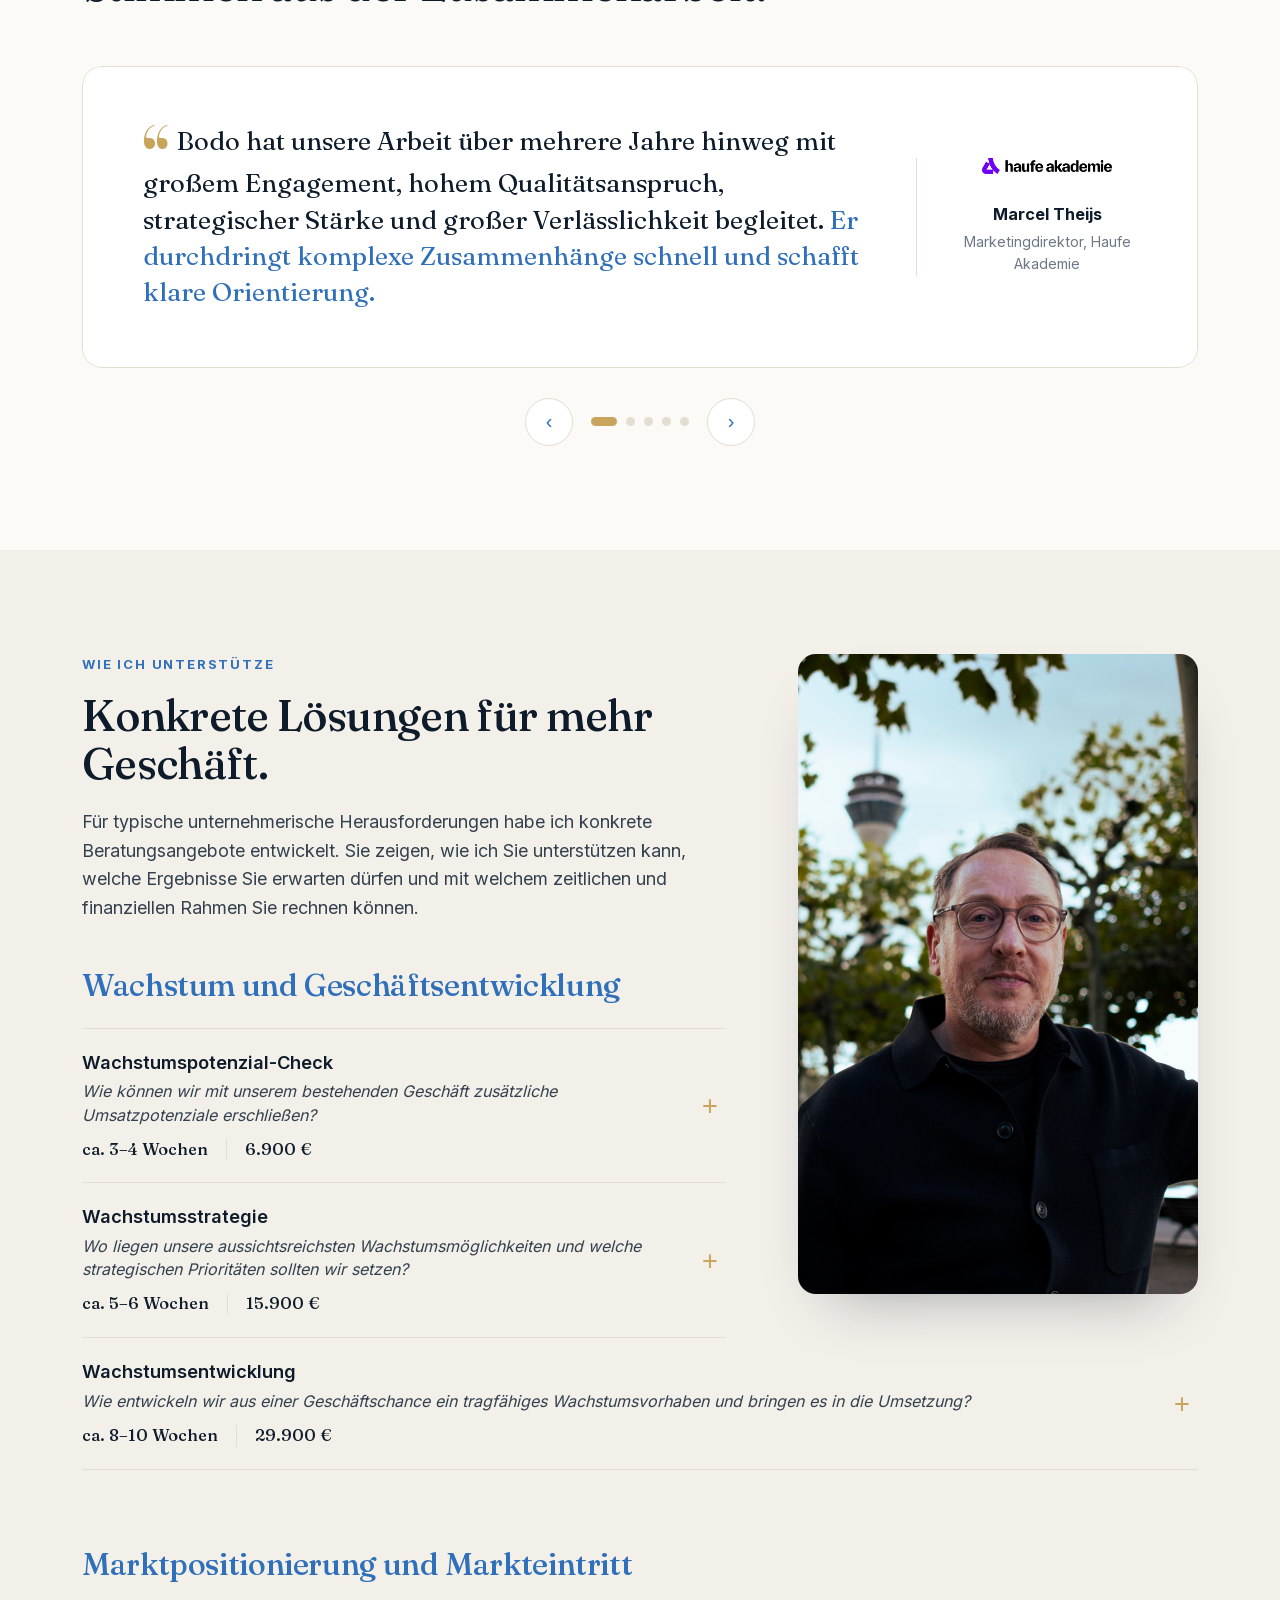
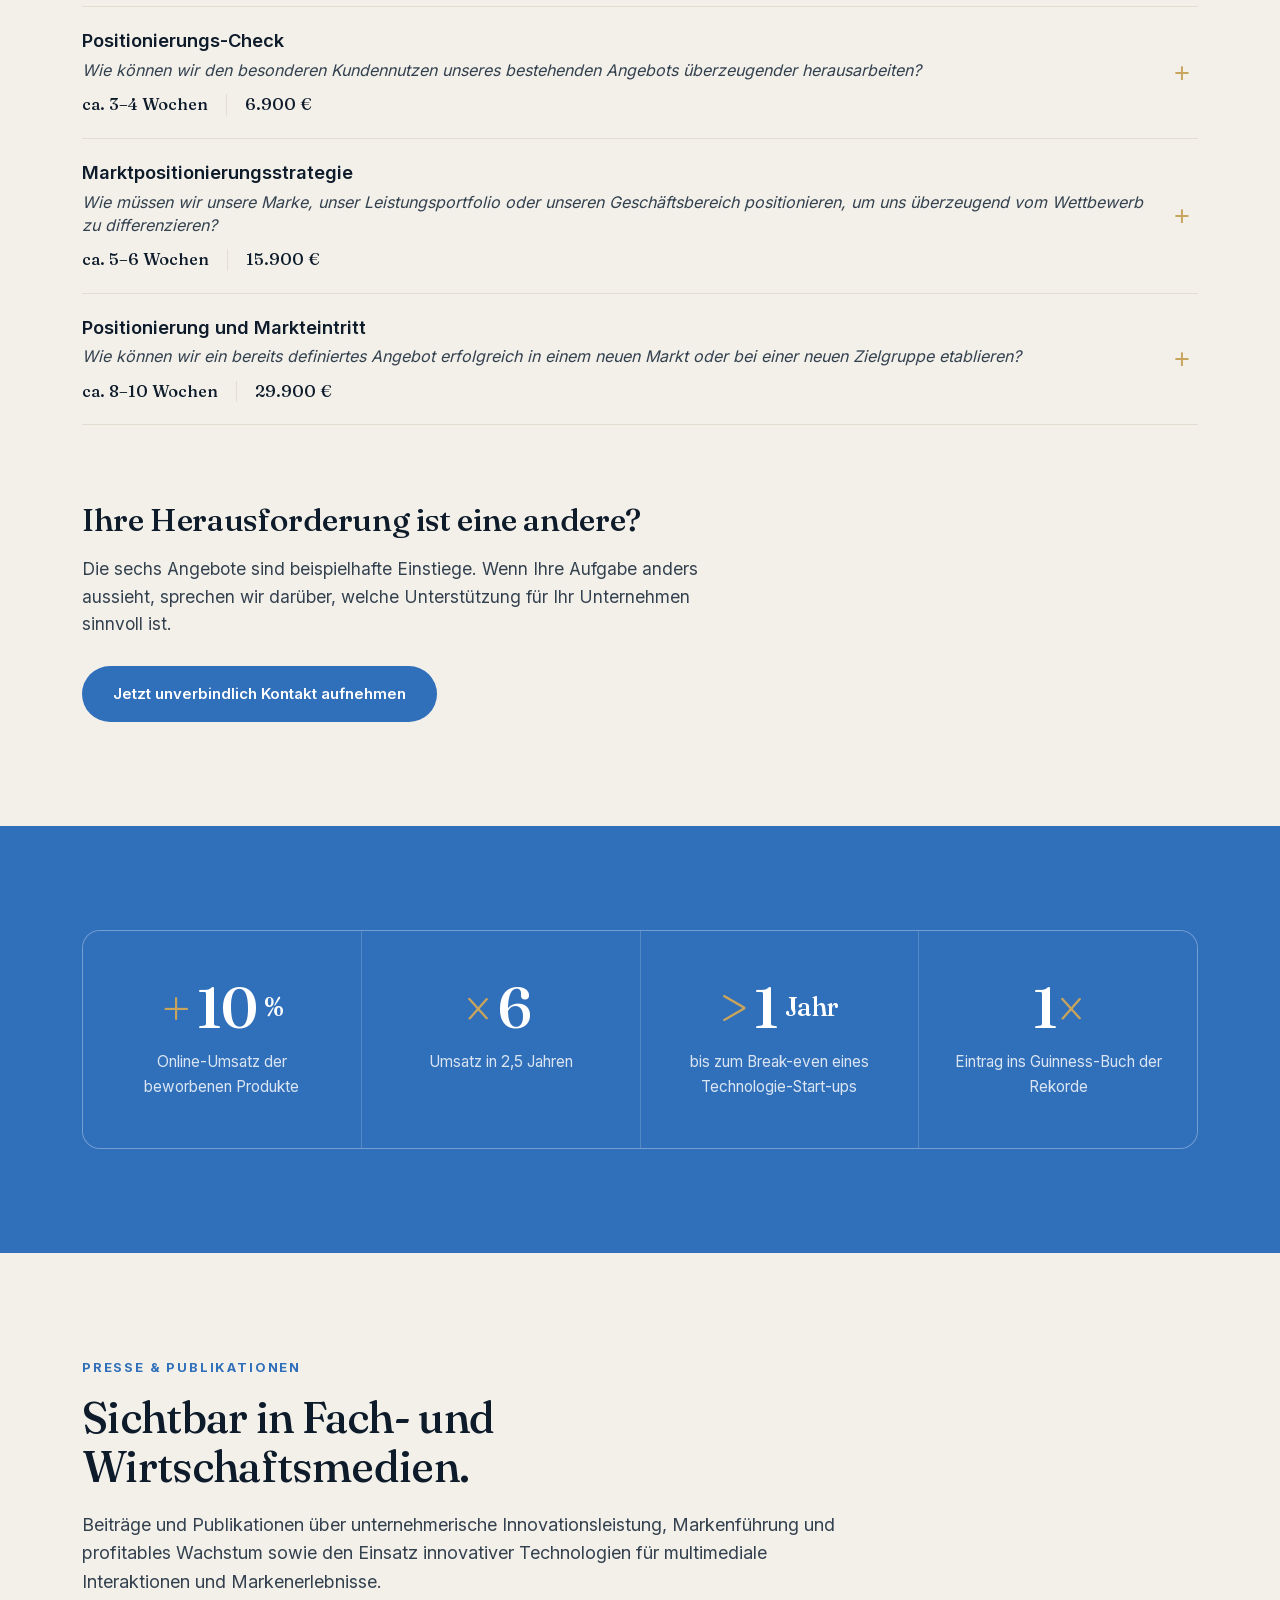
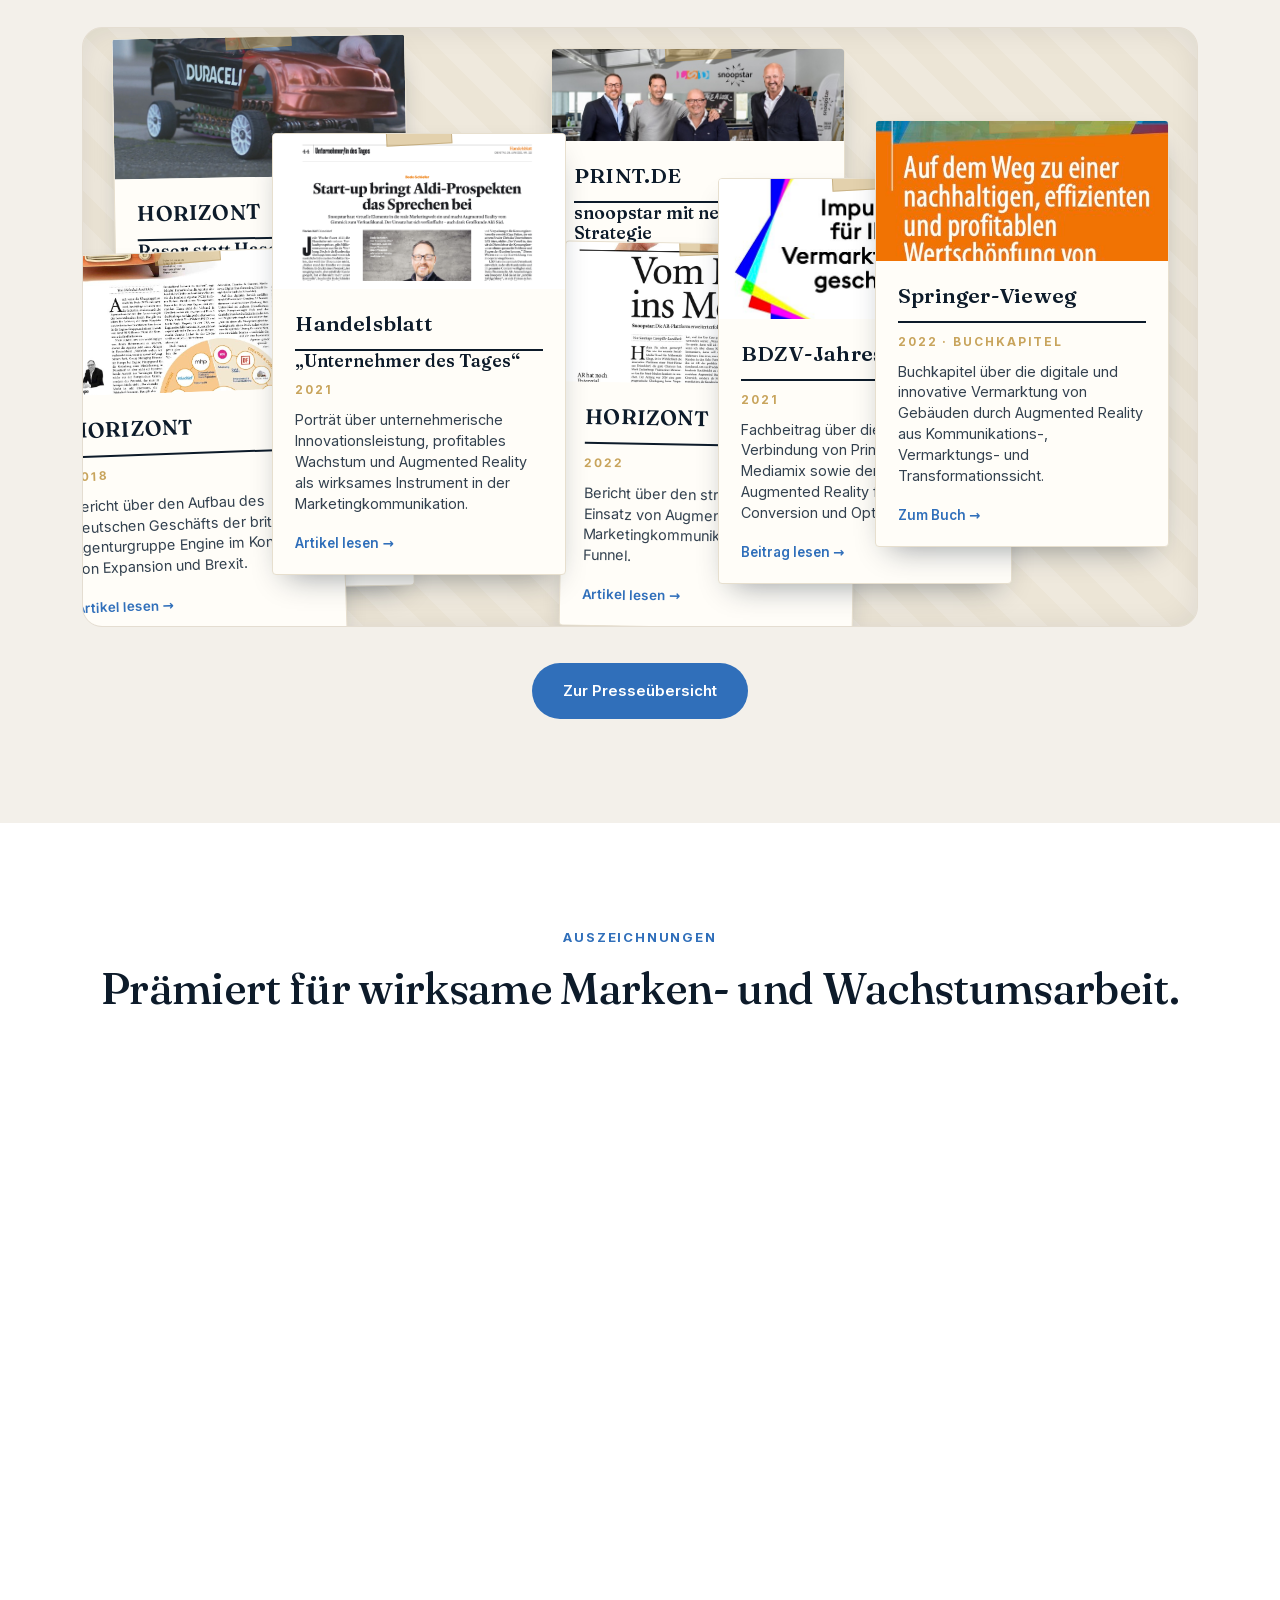
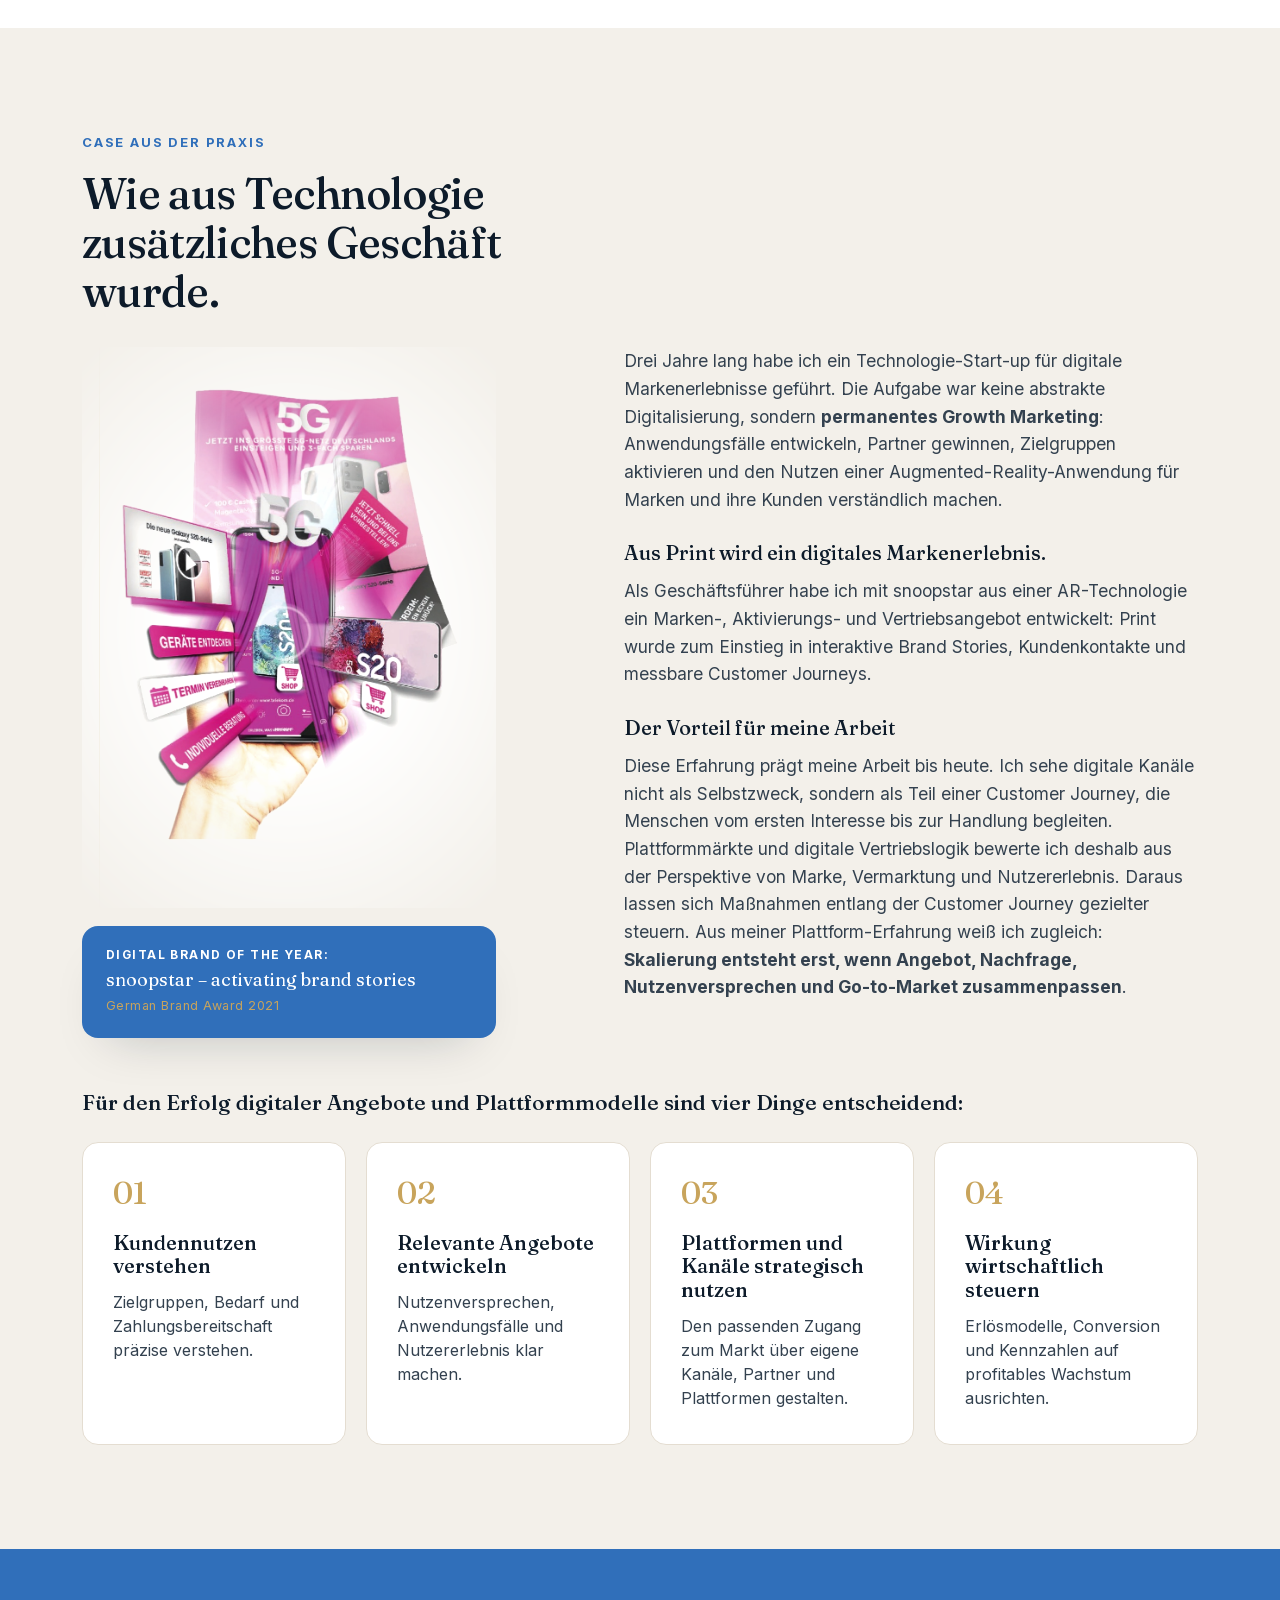
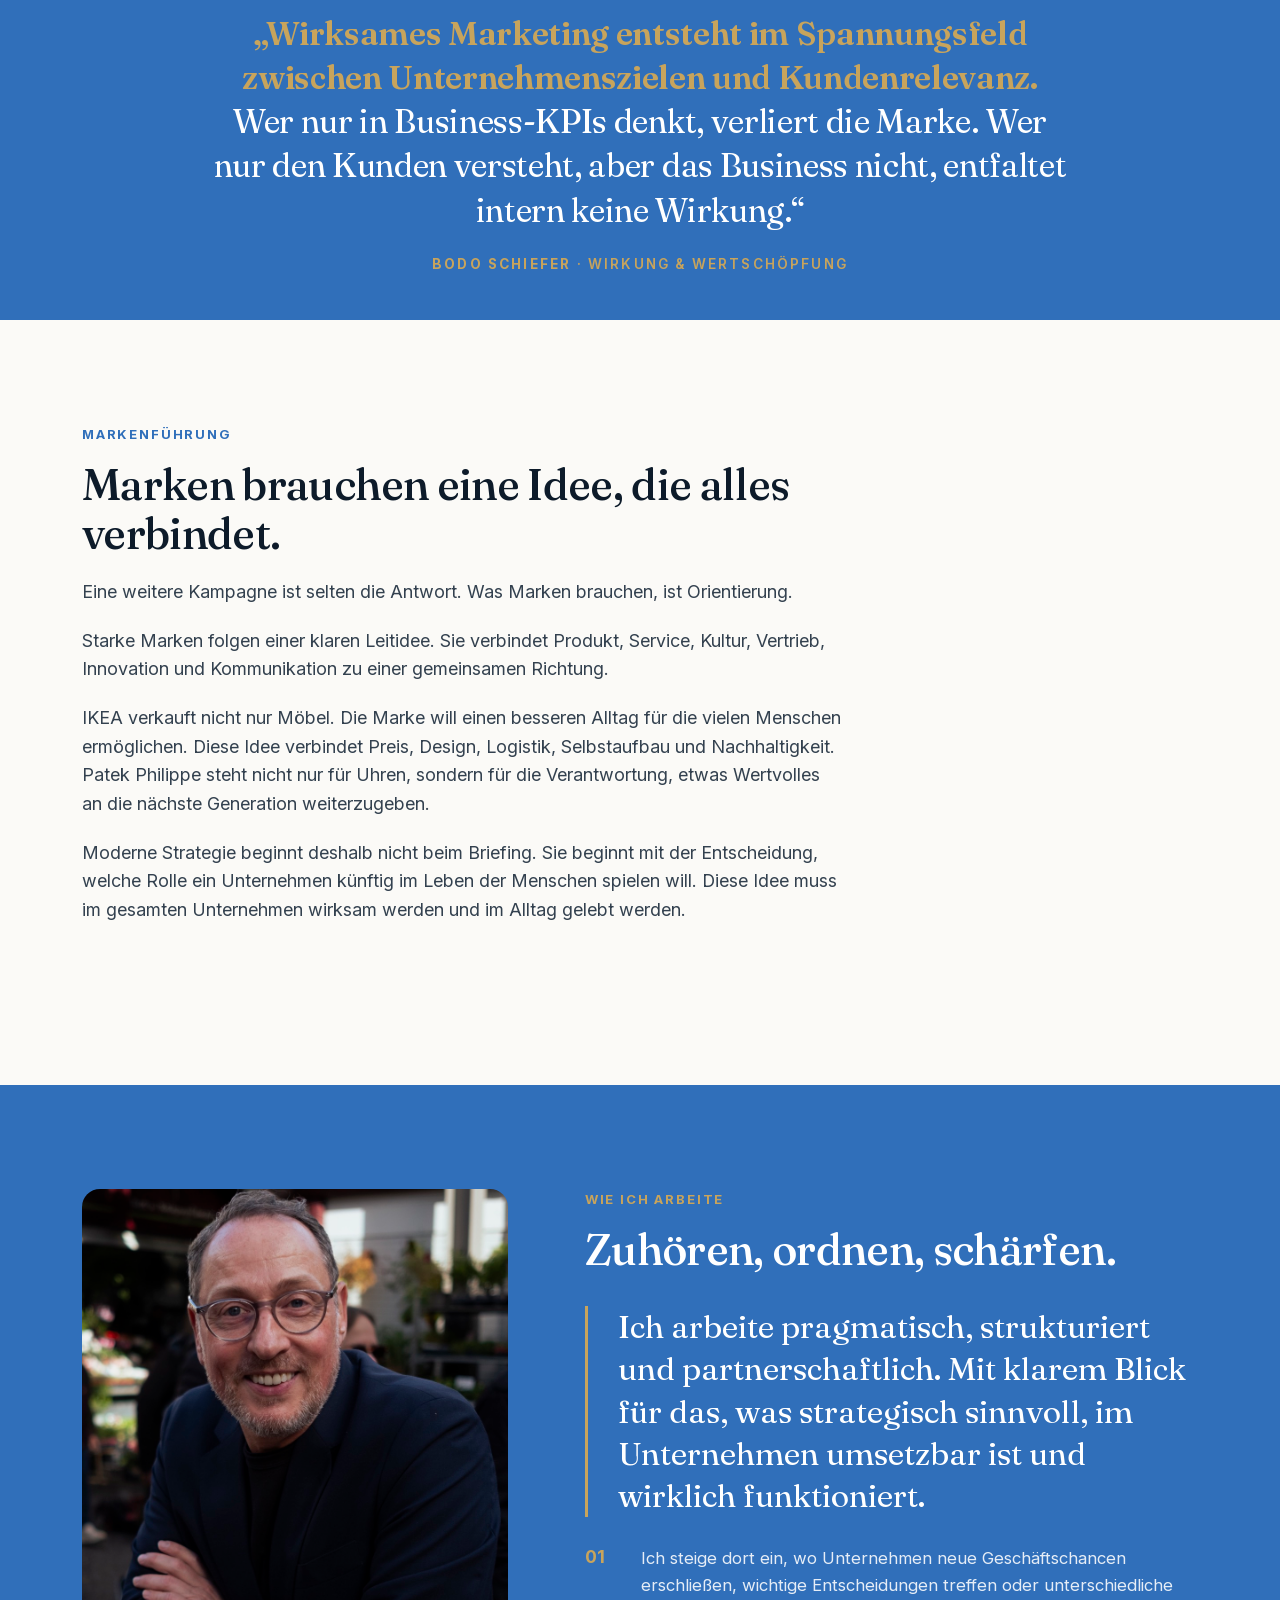
==== commit 4d49fa56: "Nutze neuen Logoteppich ohne Linien" ====
--- a/index.html
+++ b/index.html
@@ -628,7 +628,7 @@
       <p class="mandate-copy">Eine Auswahl aus mehr als 25 Jahren Marken-, Marketing- und Wachstumsarbeit.</p>
     <div class="mandate-logos">
       <div class="mandate-panel mandate-panel--left">
-        <img src="images/Logoteppich%20Oktober.jpg" width="1820" height="1921" alt="Logos ausgewählter Mandate: Automotive, OTC &amp; Gesundheit, Weiterbildung &amp; Gründungsförderung, Technologie &amp; Telekommunikation, Banken &amp; Versicherungen" loading="lazy" decoding="async">
+        <img src="images/Logoteppich%20November.png" width="1820" height="1921" alt="Logos ausgewählter Mandate: Automotive, OTC &amp; Gesundheit, Weiterbildung &amp; Gründungsförderung, Technologie &amp; Telekommunikation, Banken &amp; Versicherungen" loading="lazy" decoding="async">
         <span class="mandate-label" data-spot-zone="0" style="--x:5.5%;--y:2.15%">Automotive</span>
         <span class="mandate-label" data-spot-zone="1" style="--x:5.5%;--y:22%">OTC &amp; Gesundheit</span>
         <span class="mandate-label" data-spot-zone="2" style="--x:5.5%;--y:55.1%">Weiterbildung &amp; Gründungsförderung</span>
@@ -636,7 +636,7 @@
         <span class="mandate-label" data-spot-zone="3" style="--x:5.5%;--y:82.05%">Banken &amp; Versicherungen</span>
       </div>
       <div class="mandate-panel mandate-panel--right">
-        <img src="images/Logoteppich%20Oktober.jpg" width="1820" height="1921" alt="Logos ausgewählter Mandate: Konsumgüter · Food, Konsumgüter · Non Food, Handel, Kultur &amp; Entertainment, Öffentlicher Sektor &amp; Verbände, Industrie &amp; Bauen" loading="lazy" decoding="async">
+        <img src="images/Logoteppich%20November.png" width="1820" height="1921" alt="Logos ausgewählter Mandate: Konsumgüter · Food, Konsumgüter · Non Food, Handel, Kultur &amp; Entertainment, Öffentlicher Sektor &amp; Verbände, Industrie &amp; Bauen" loading="lazy" decoding="async">
         <span class="mandate-label" data-spot-zone="0" style="--x:8%;--y:2.15%">Konsumgüter · Food</span>
         <span class="mandate-label" data-spot-zone="1" style="--x:8%;--y:22%">Konsumgüter · Non Food</span>
         <span class="mandate-label" data-spot-zone="1" style="--x:8%;--y:44.5%">Handel</span>
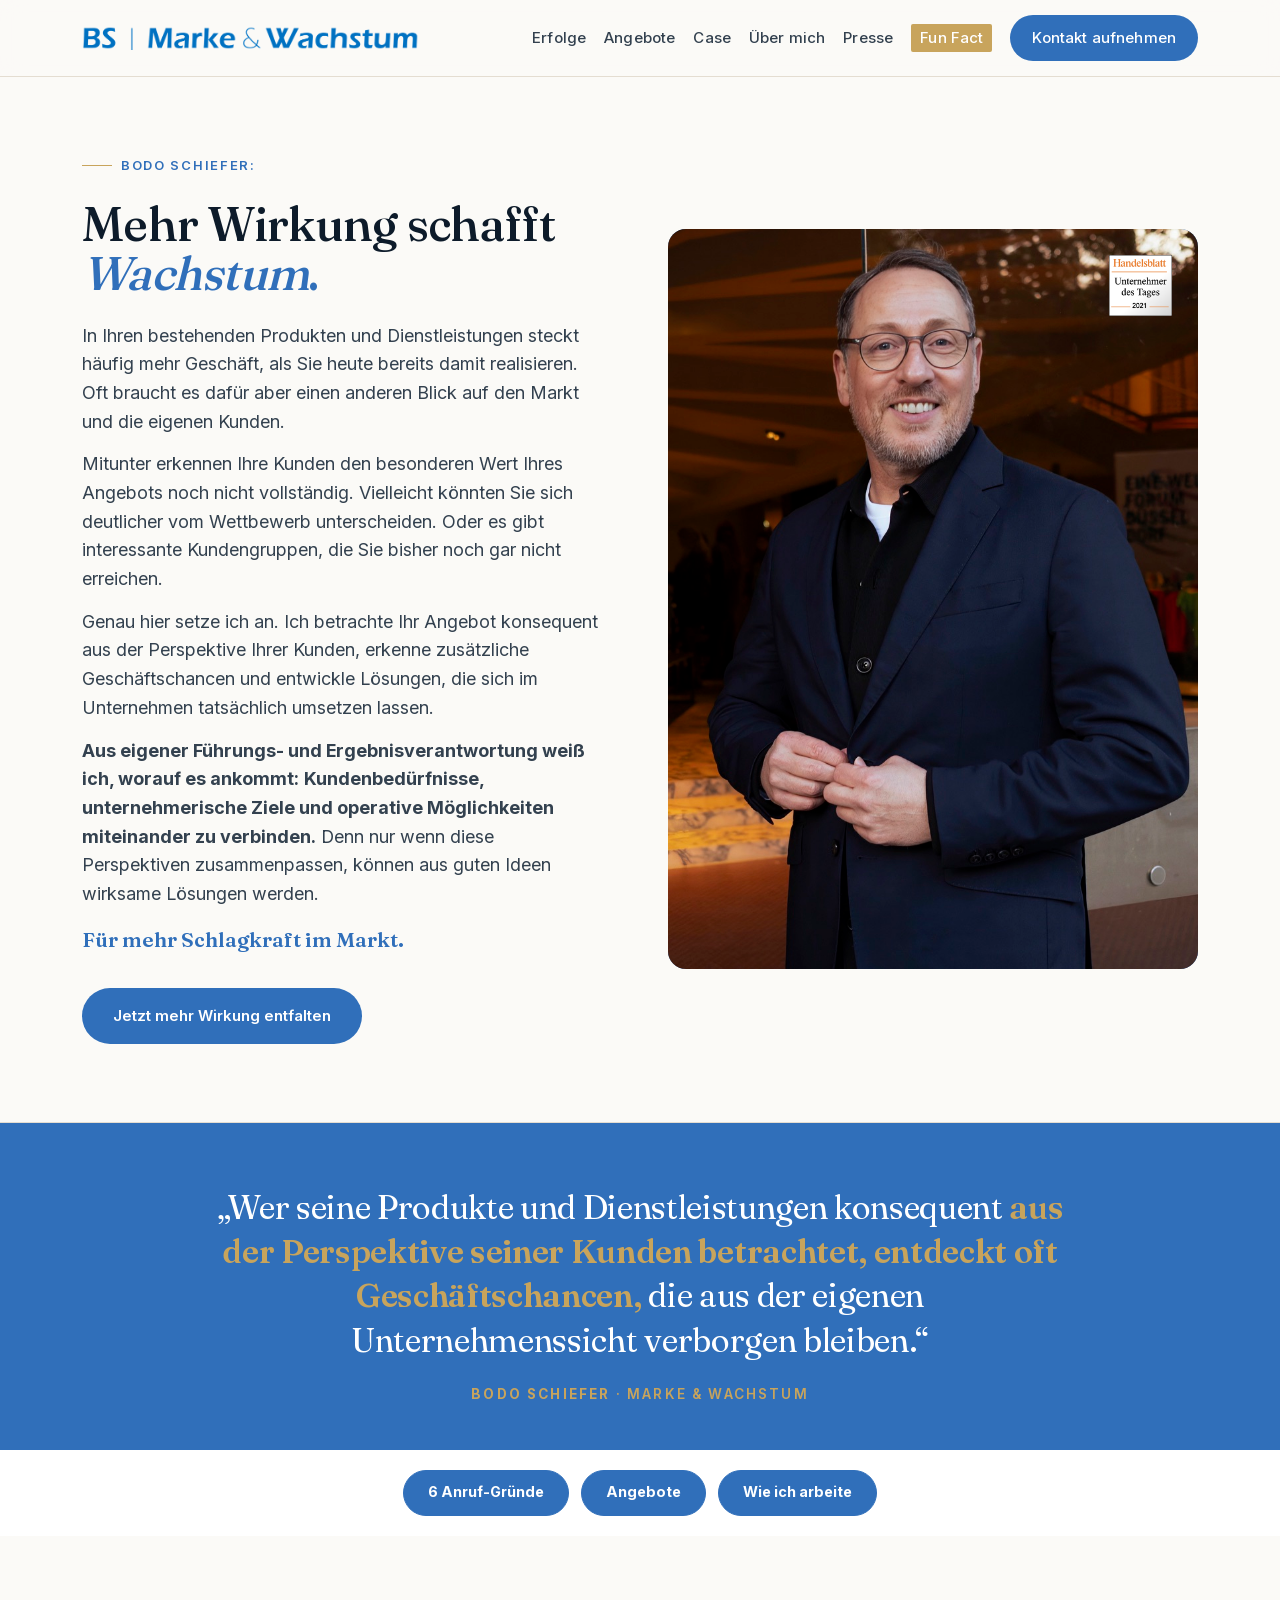
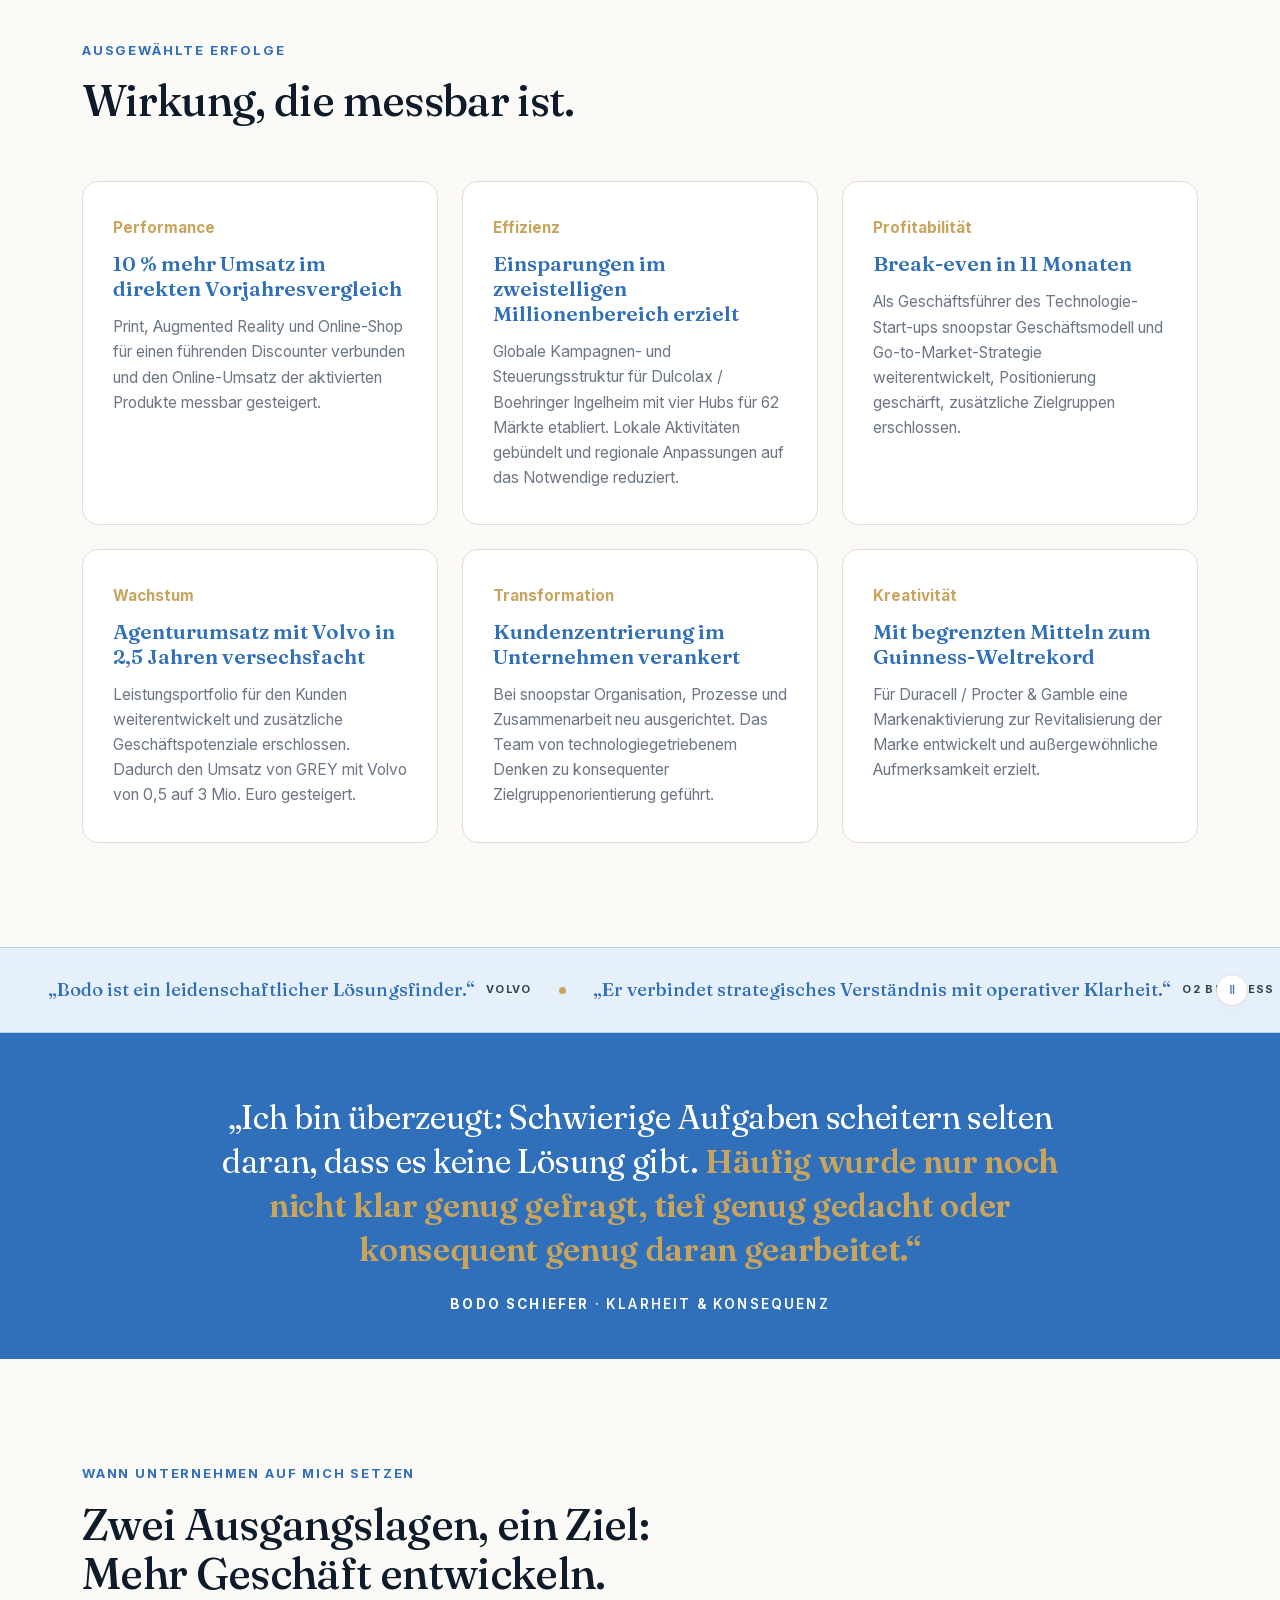
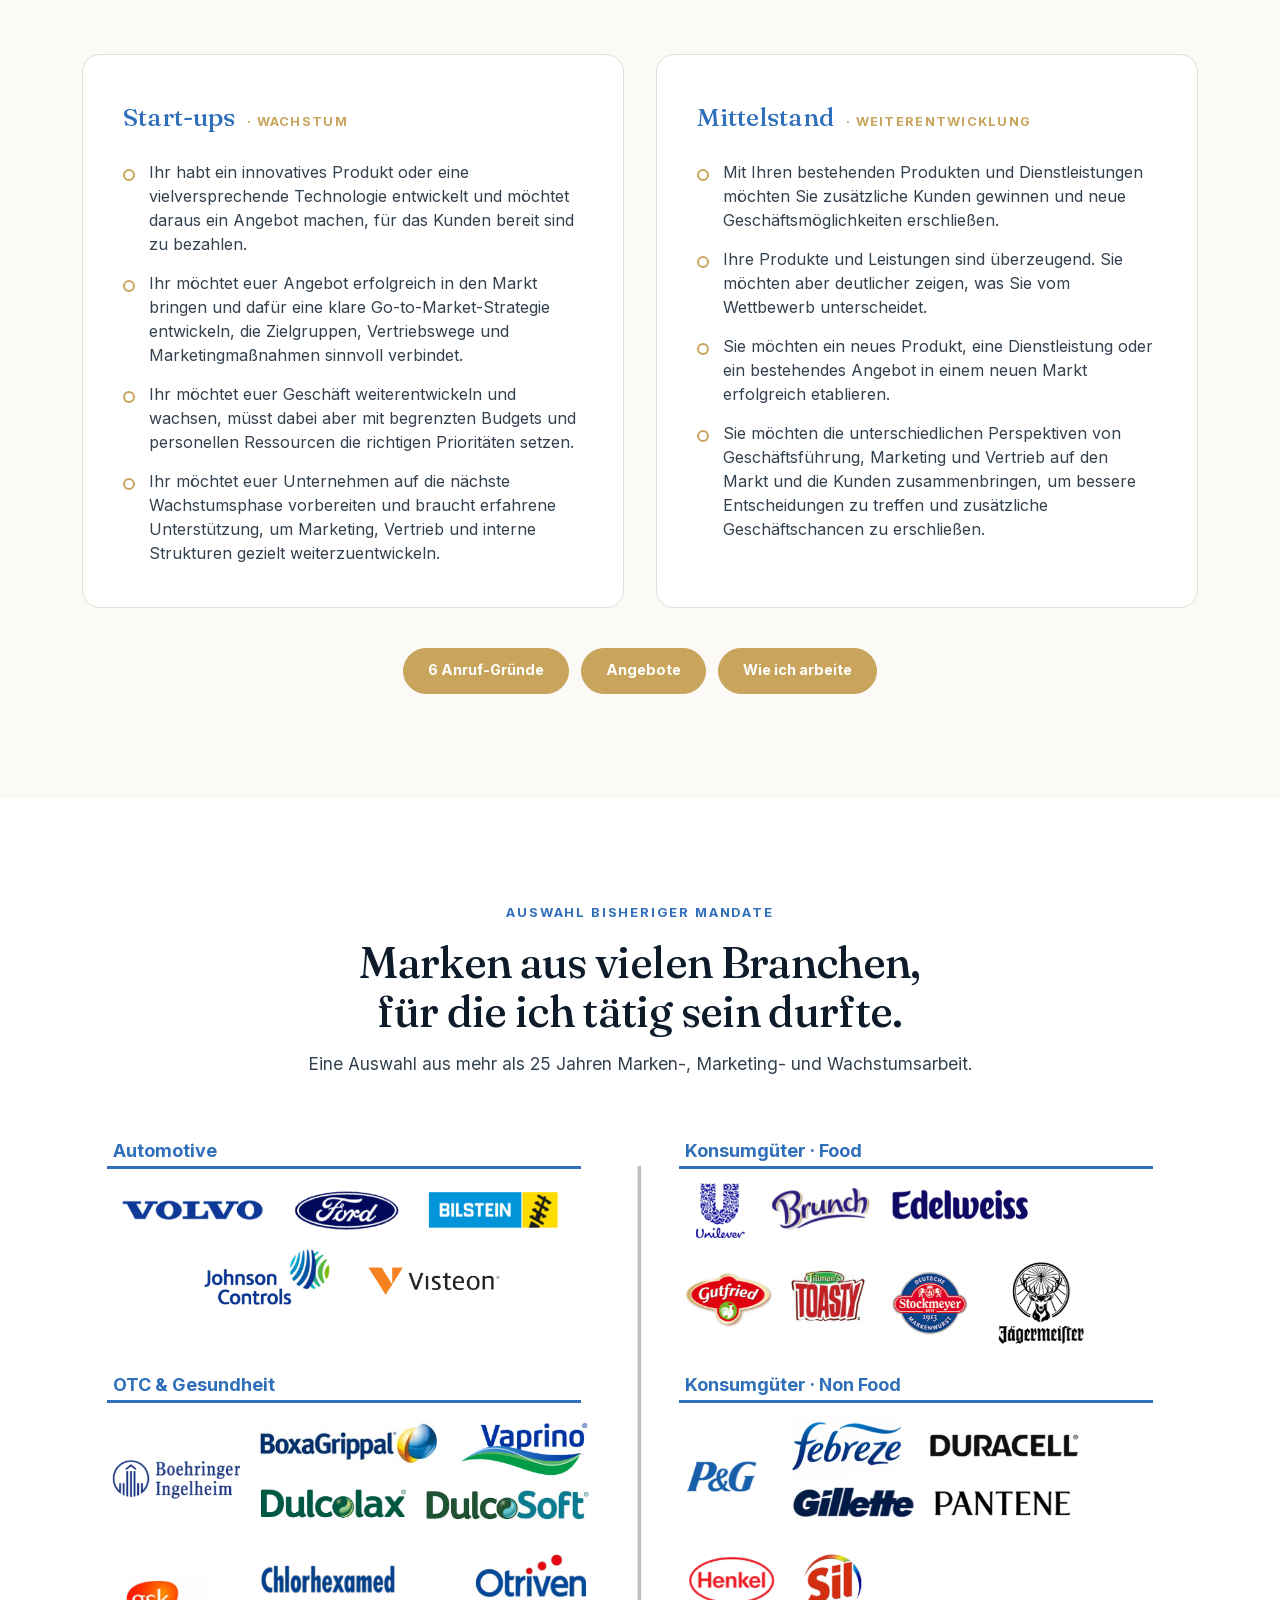
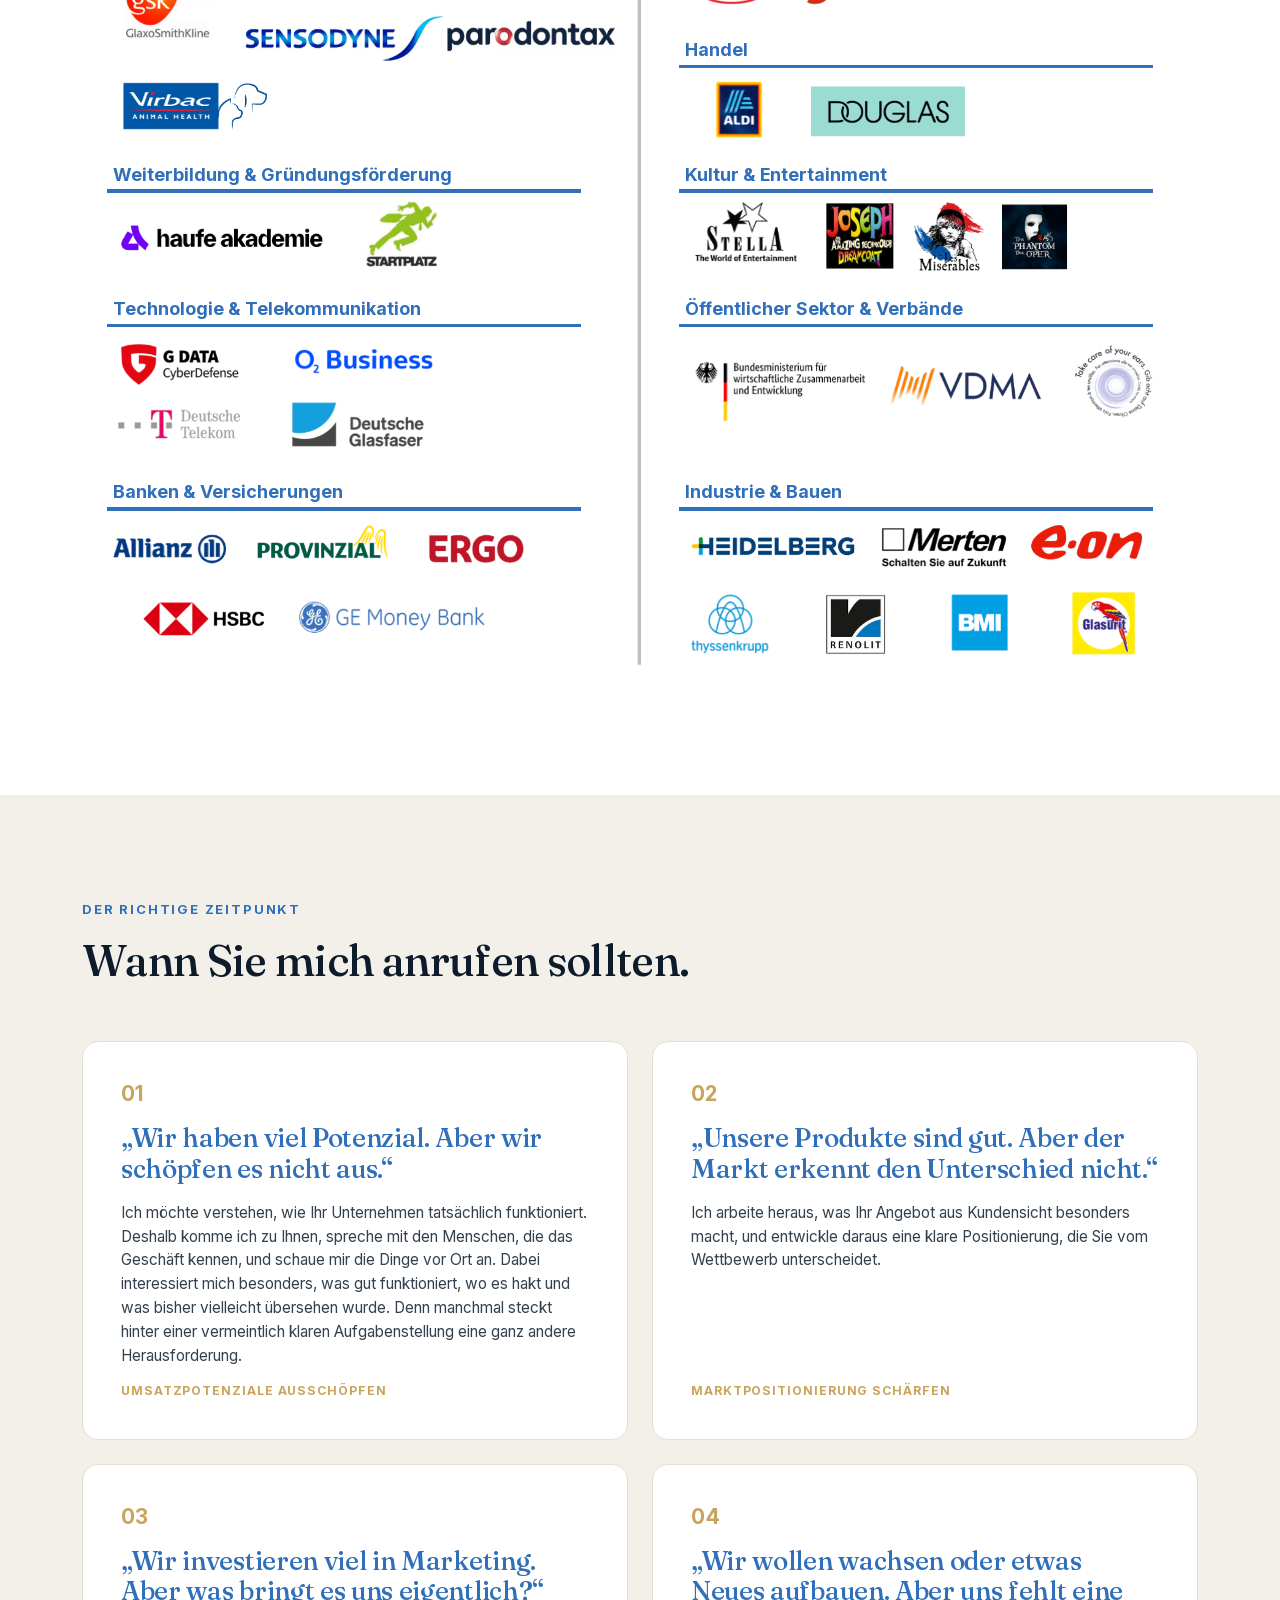
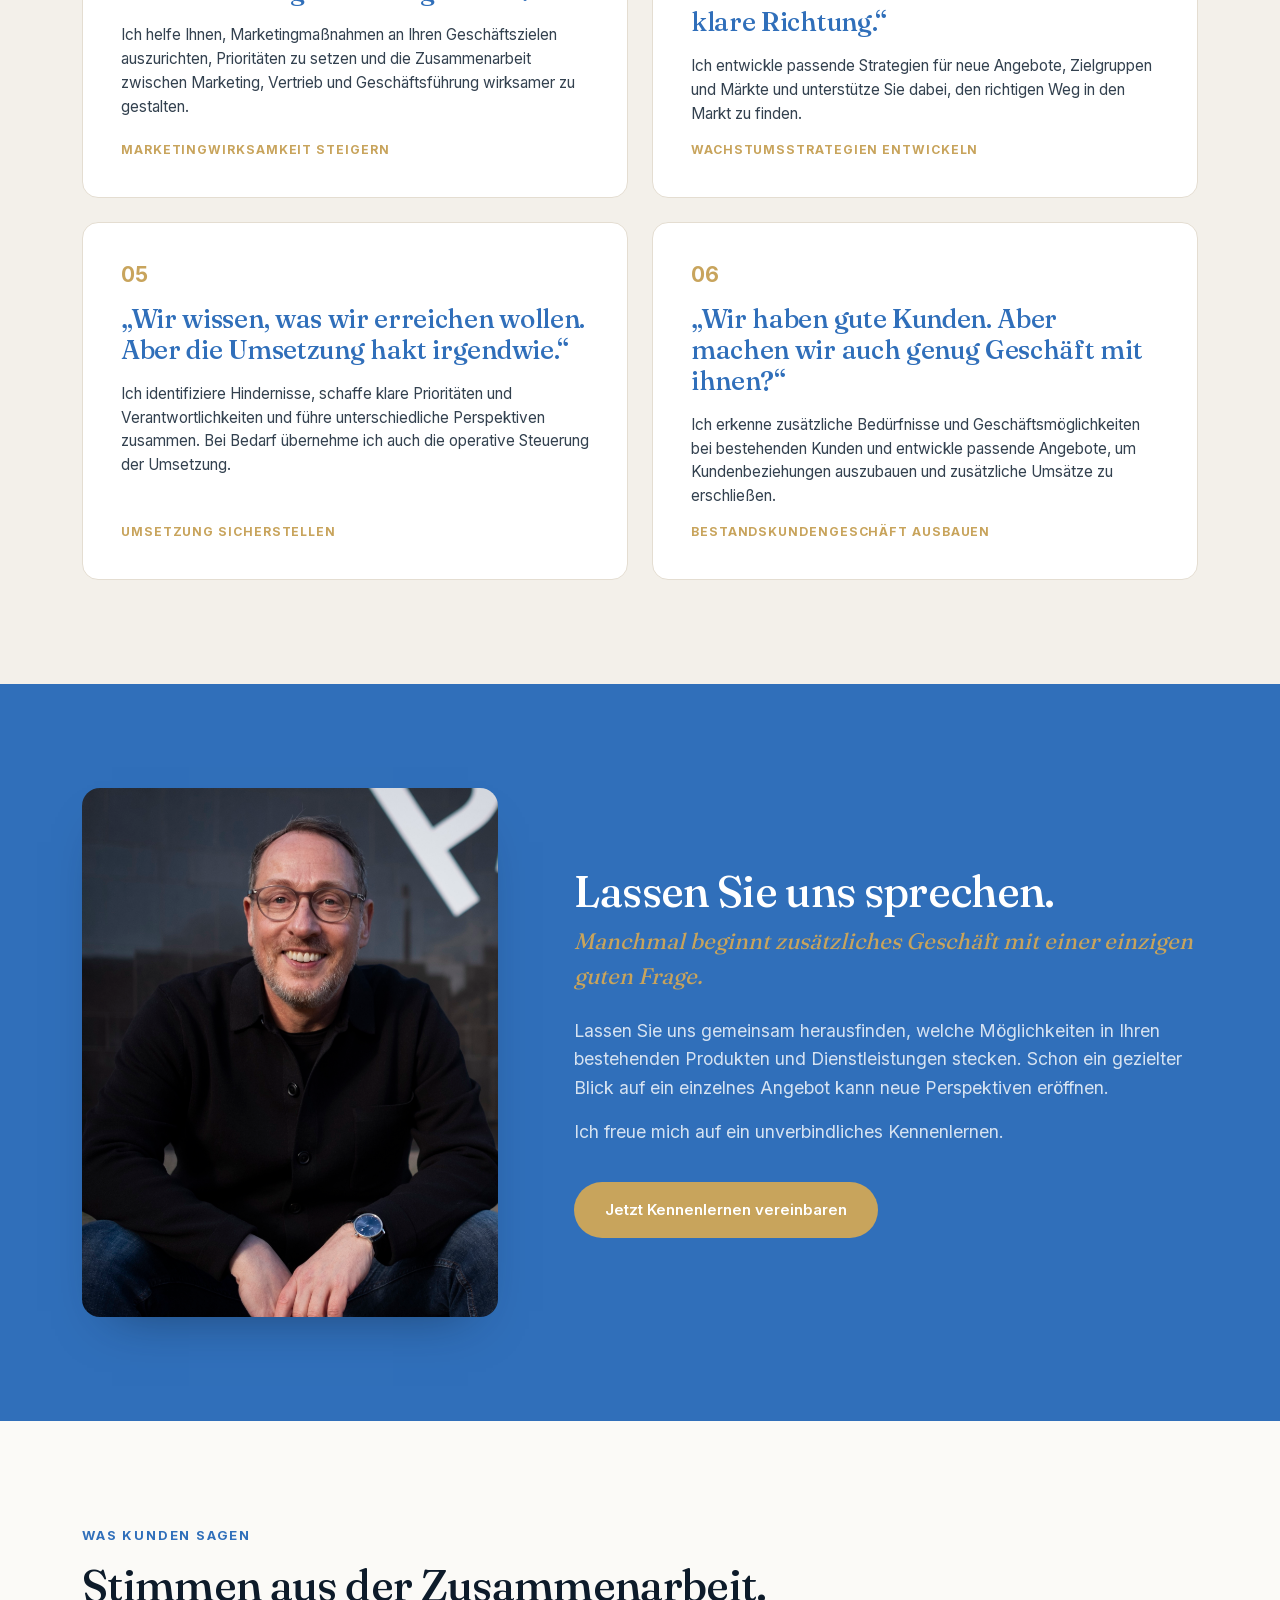
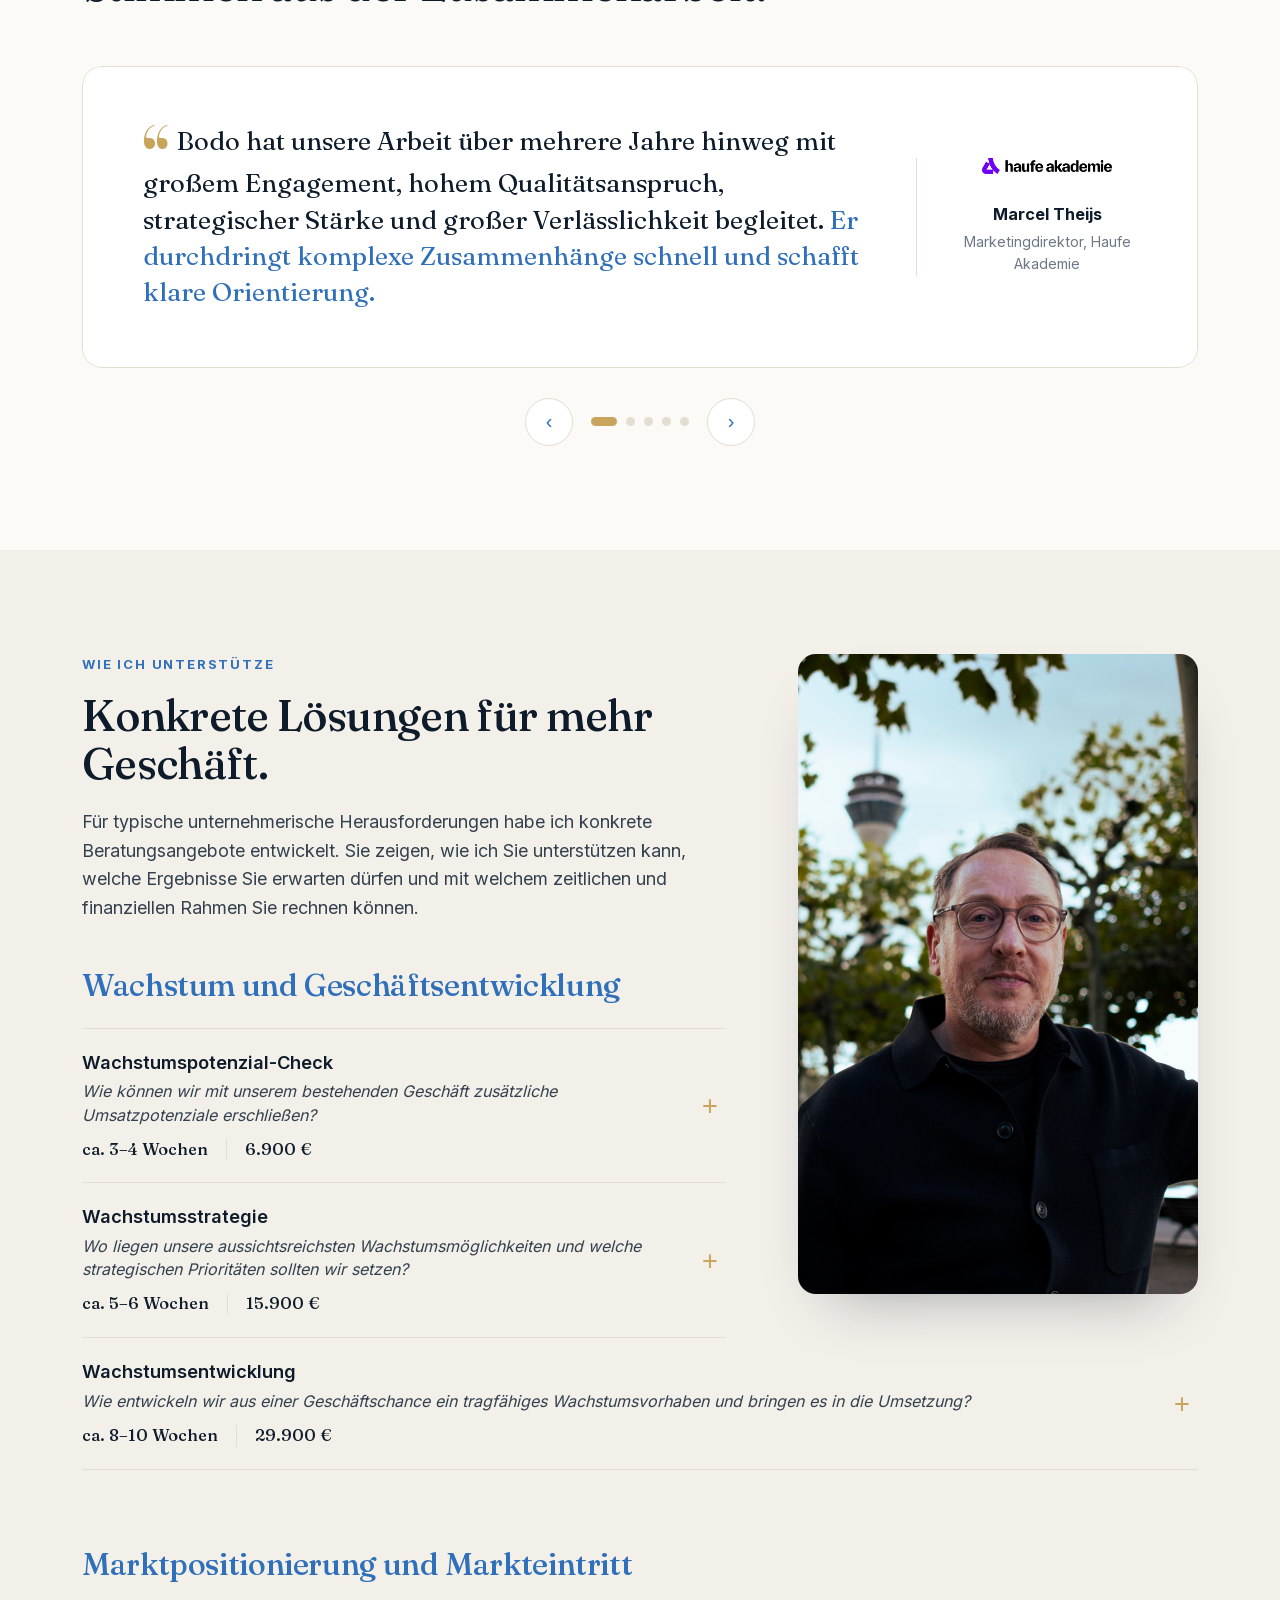
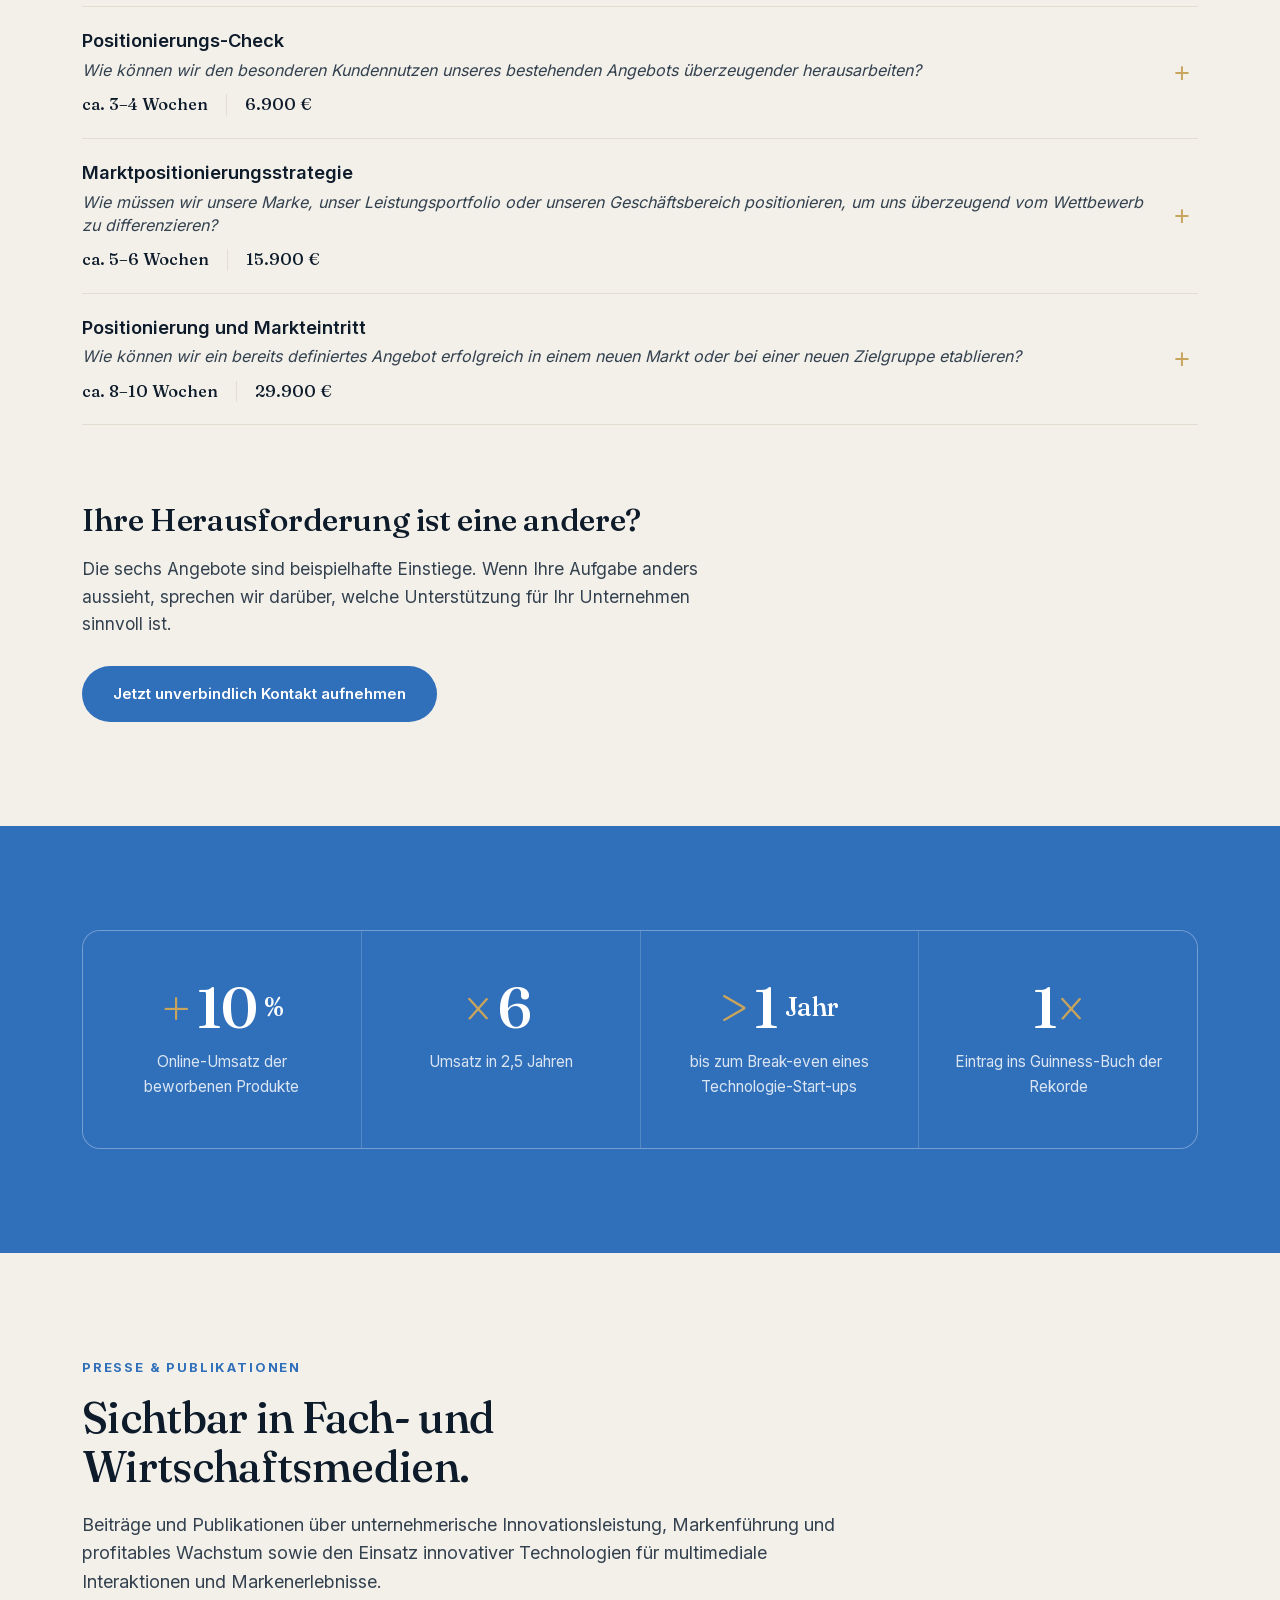
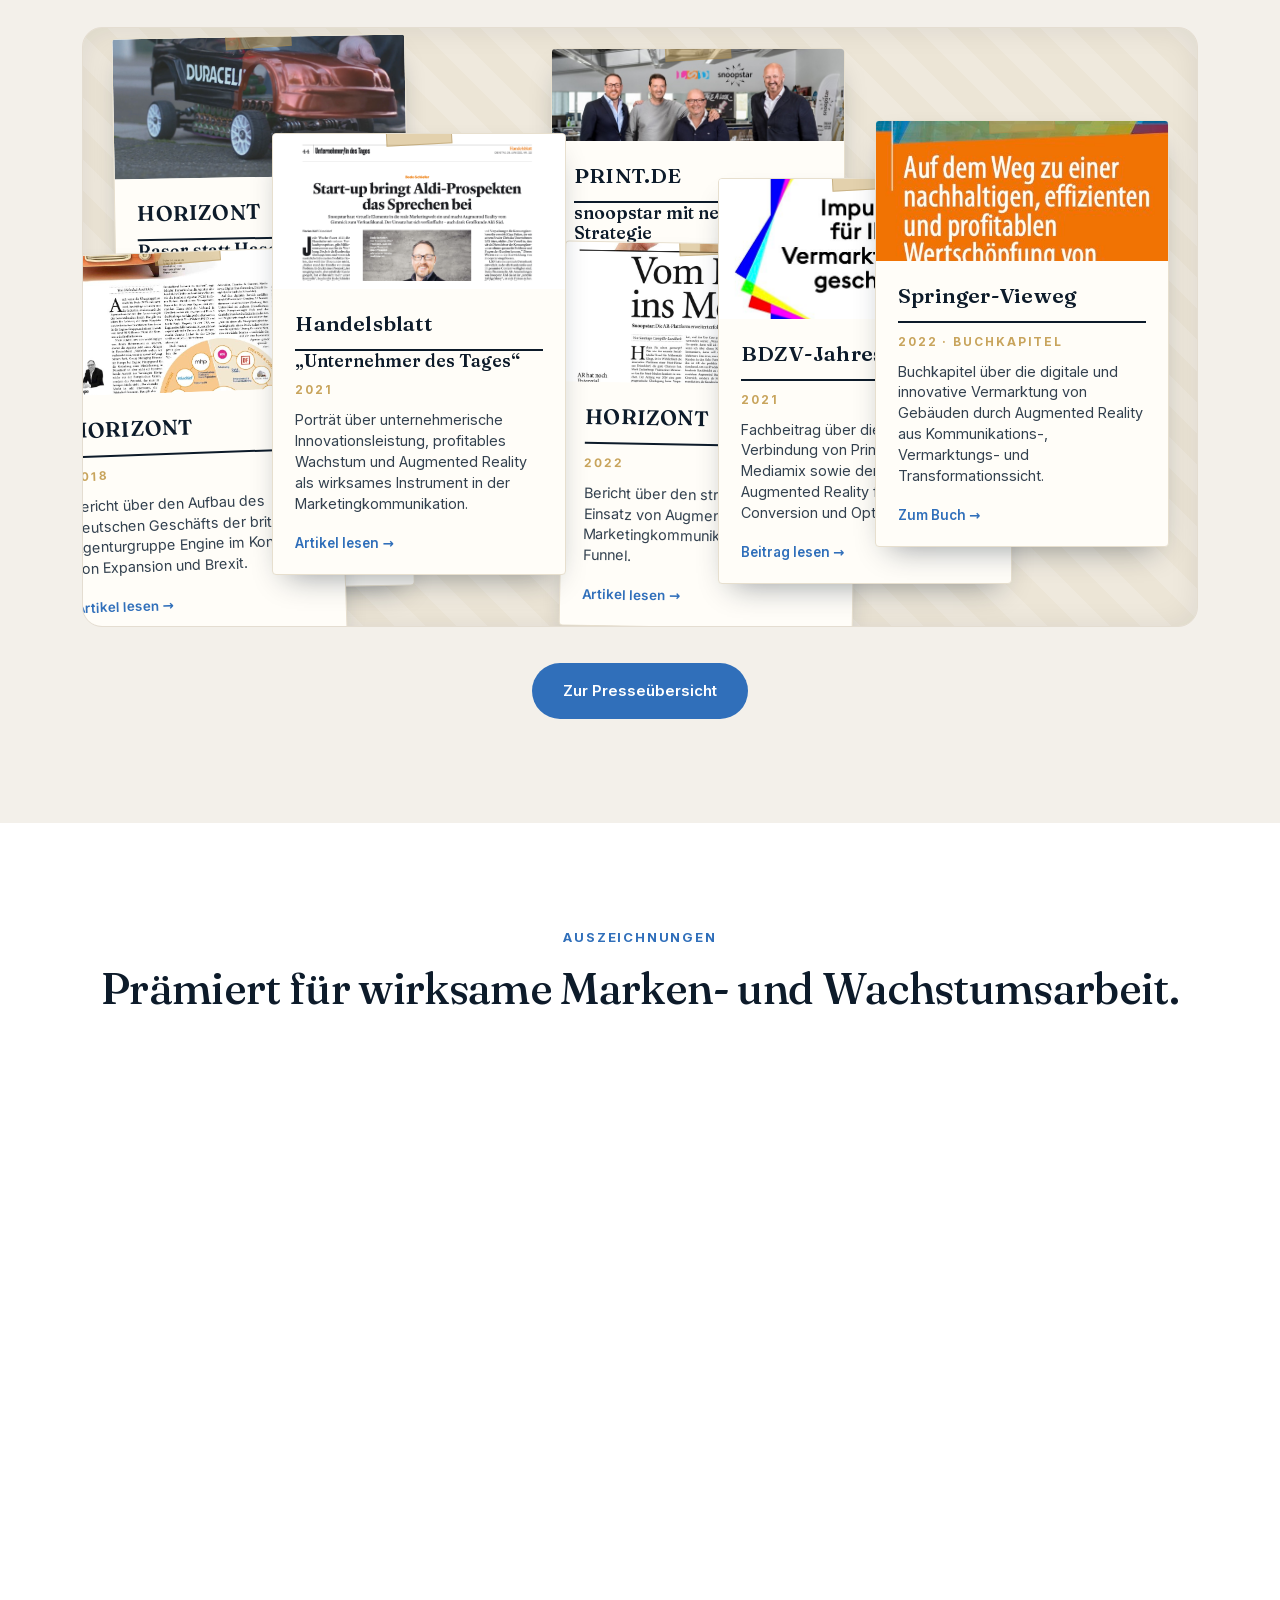
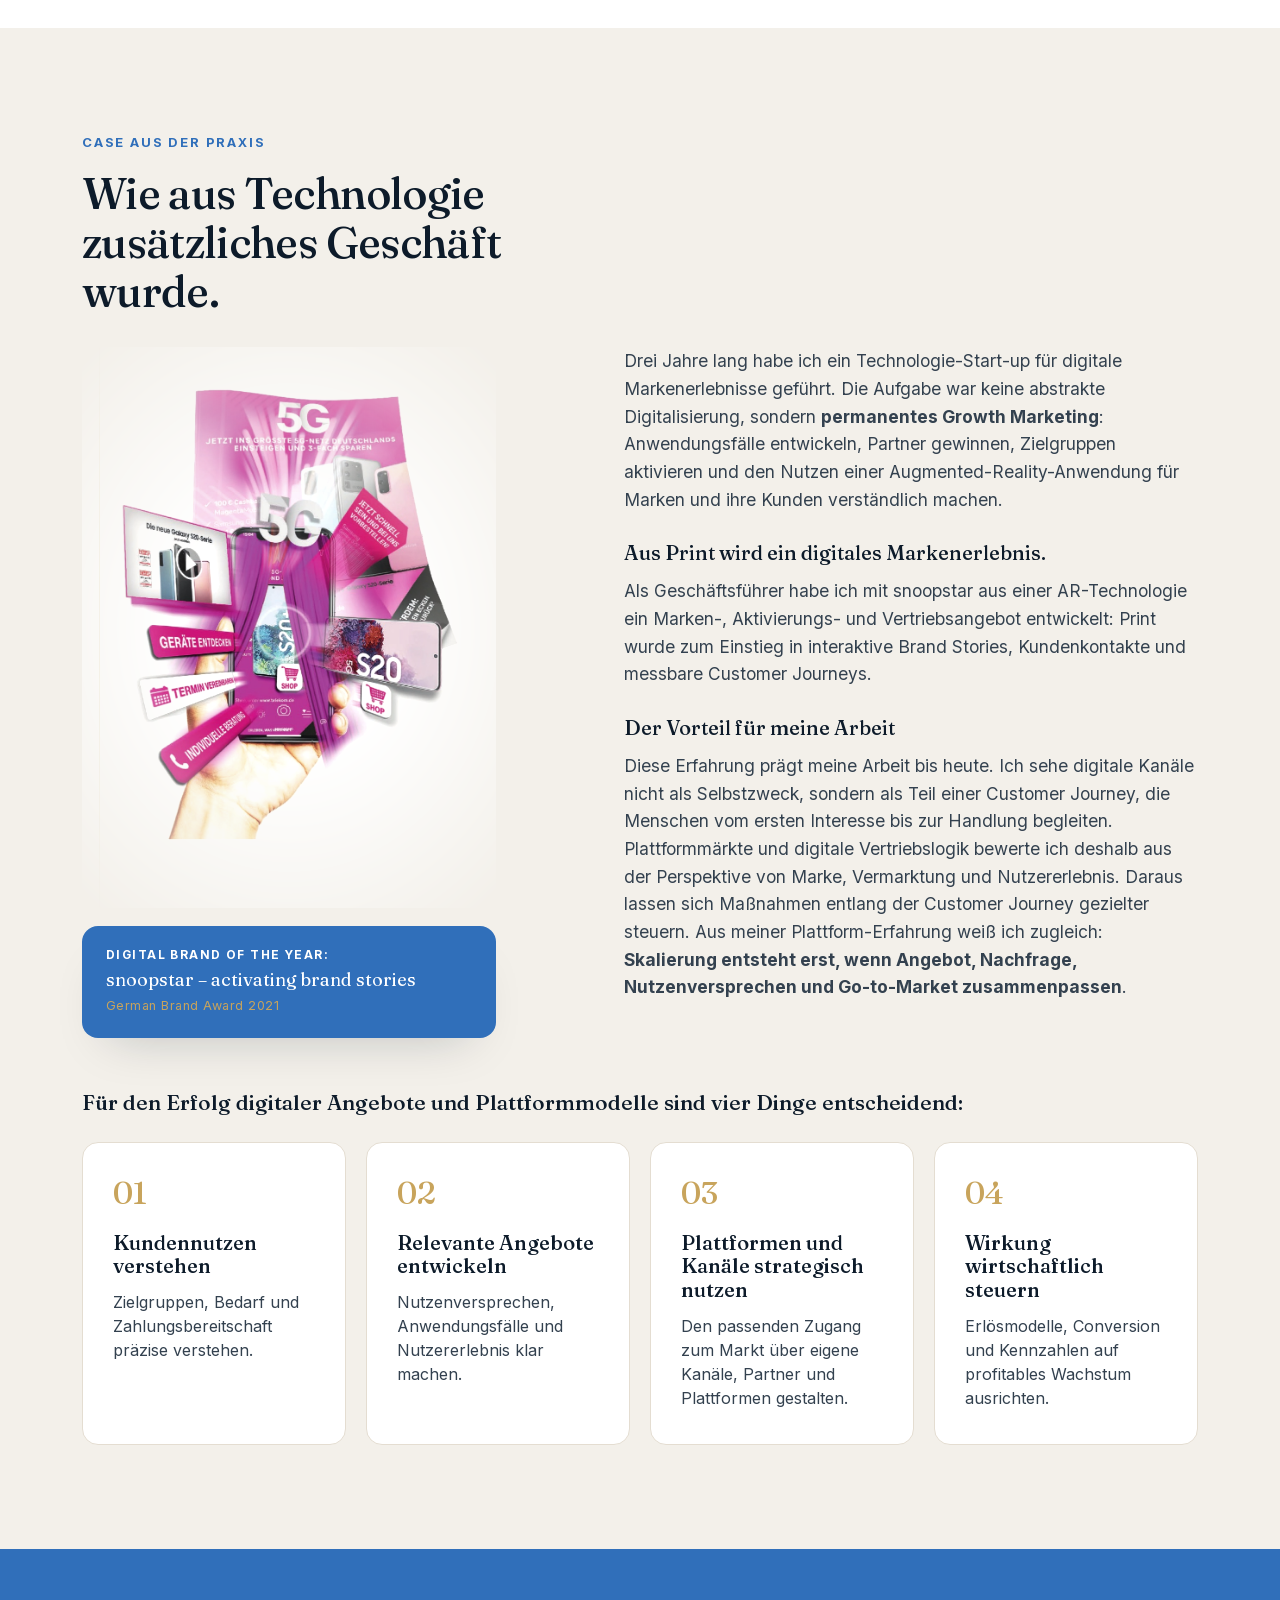
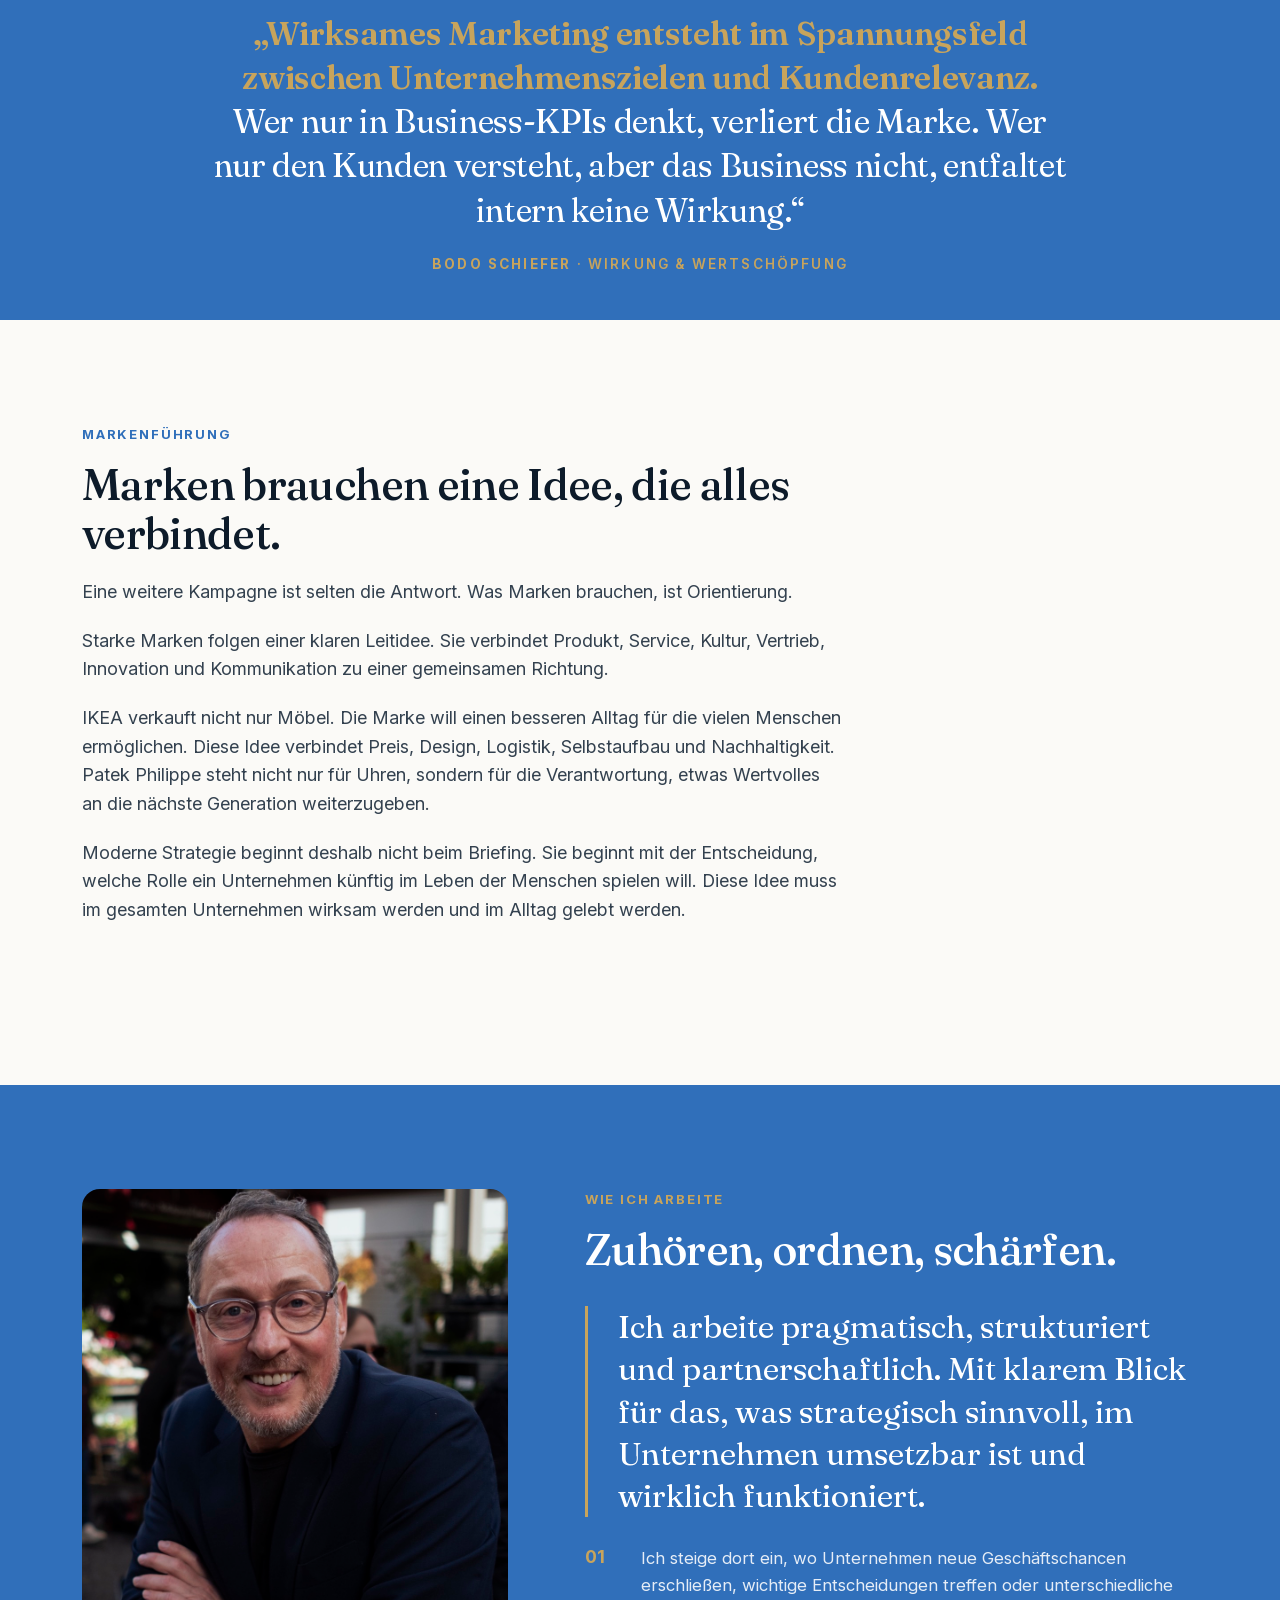
==== commit 3c66e070: "Stelle blaue Mandatslinien wieder her" ====
--- a/index.html
+++ b/index.html
@@ -375,11 +375,14 @@
   .mandate-logos img{width:200%;max-width:none;height:auto;display:block;mix-blend-mode:multiply}
   .mandate-label{position:absolute;left:var(--x);top:var(--y);width:89%;height:2.1%;display:flex;align-items:center;background:#fff;font-family:var(--sans);font-size:1.61cqw;font-weight:700;line-height:1.2;color:var(--blue);text-align:left;white-space:nowrap}
   .mandate-spotlight{display:none}
+  @media(min-width:641px){
+    .mandate-panel--left .mandate-label::after,.mandate-panel--right .mandate-label::after{content:"";position:absolute;left:-1.12%;top:111%;width:95.51%;height:15%;background:var(--blue)}
+  }
   @media(min-width:641px) and (prefers-reduced-motion:no-preference){
     .mandate-panel--left .mandate-label,.mandate-panel--right .mandate-label{transition:color .32s ease}
     .mandate-label.is-spotlight-label{color:var(--accent)}
-    .mandate-panel--left .mandate-label::after,.mandate-panel--right .mandate-label::after{content:"";position:absolute;left:-1.12%;top:111%;width:95.51%;height:15%;background:var(--accent);opacity:0;transition:opacity .32s ease}
-    .mandate-label.is-spotlight-label::after{opacity:1}
+    .mandate-panel--left .mandate-label::after,.mandate-panel--right .mandate-label::after{transition:background-color .32s ease}
+    .mandate-label.is-spotlight-label::after{background:var(--accent)}
     .mandate-logos{overflow:hidden}
     .mandate-spotlight{display:block;position:absolute;z-index:3;left:0;right:0;top:var(--spot-top,0%);height:var(--spot-height,0%);opacity:0;box-shadow:0 0 42px 9999px rgba(13,27,42,.16);pointer-events:none;transition:top .55s cubic-bezier(.4,0,.2,1),height .55s cubic-bezier(.4,0,.2,1),opacity .24s ease,background .24s ease,box-shadow .24s ease}
     .mandate-logos.is-spotlight-active .mandate-spotlight{opacity:1}
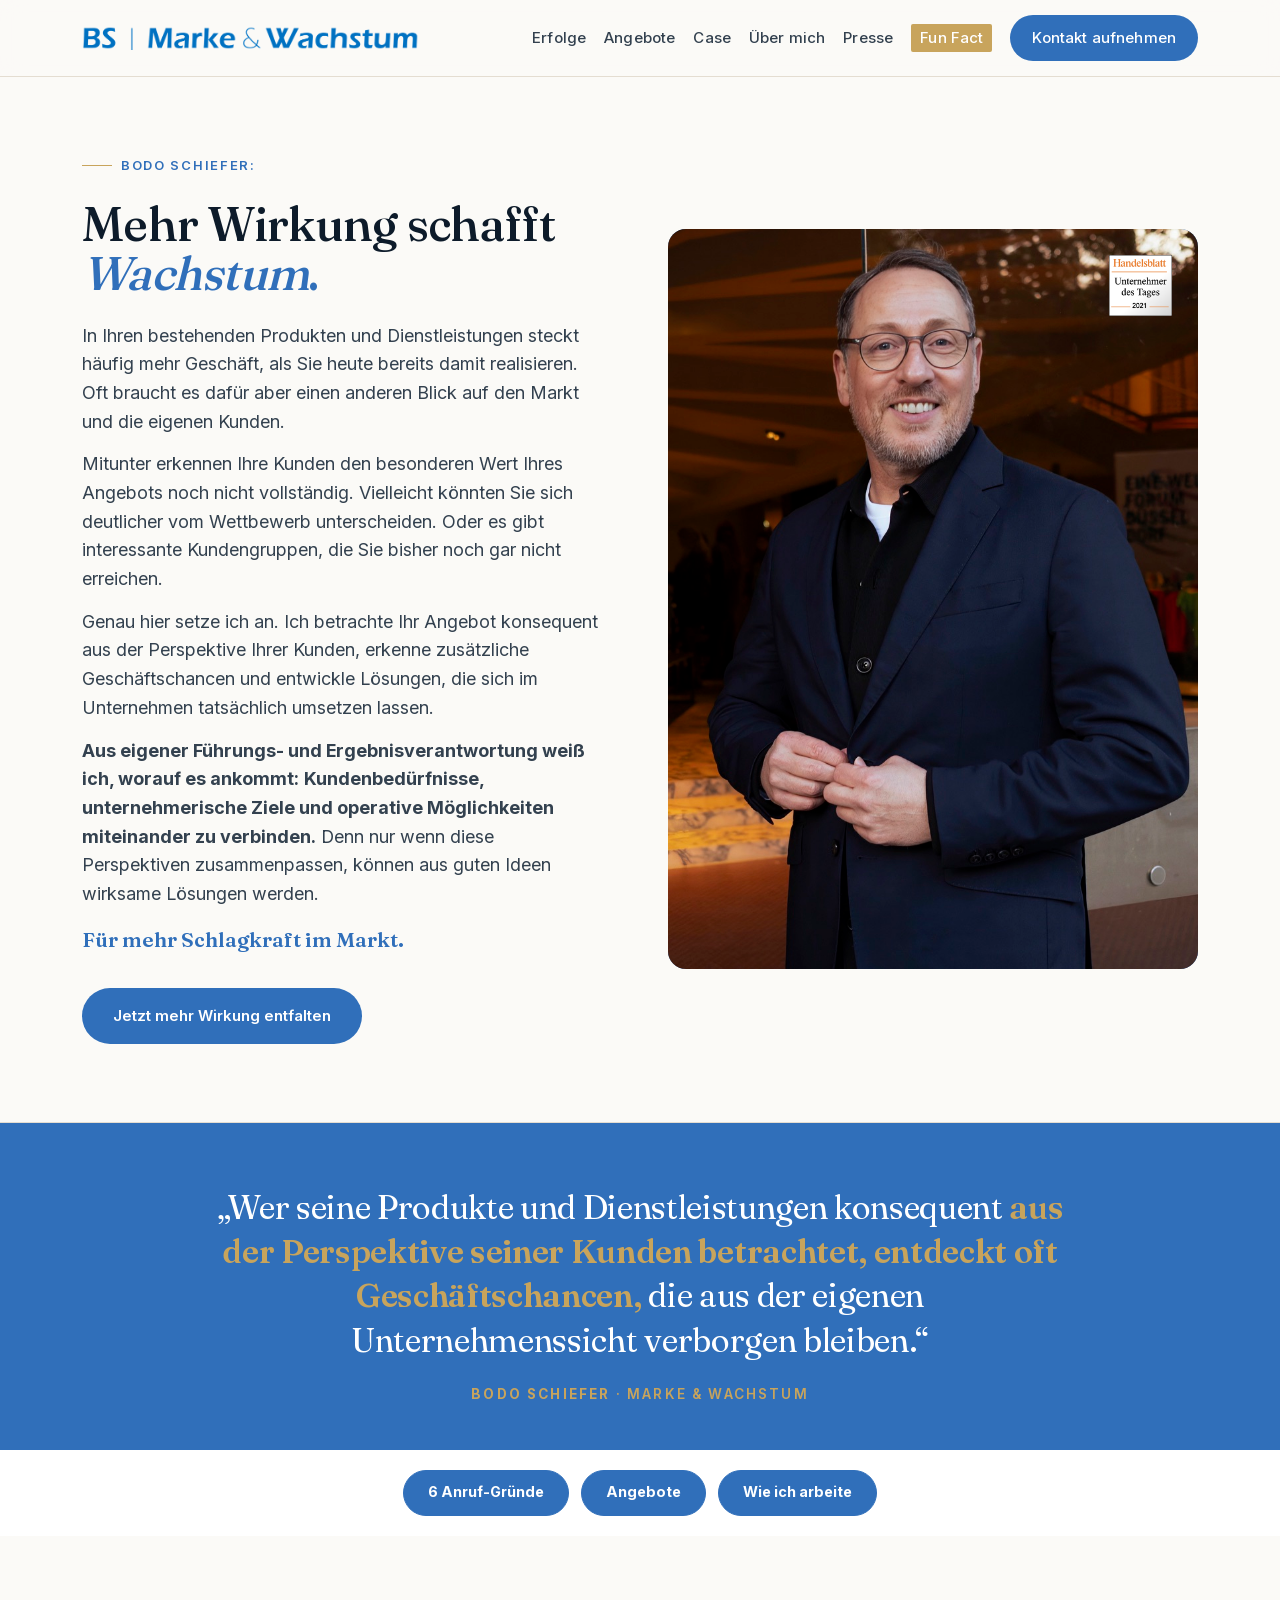
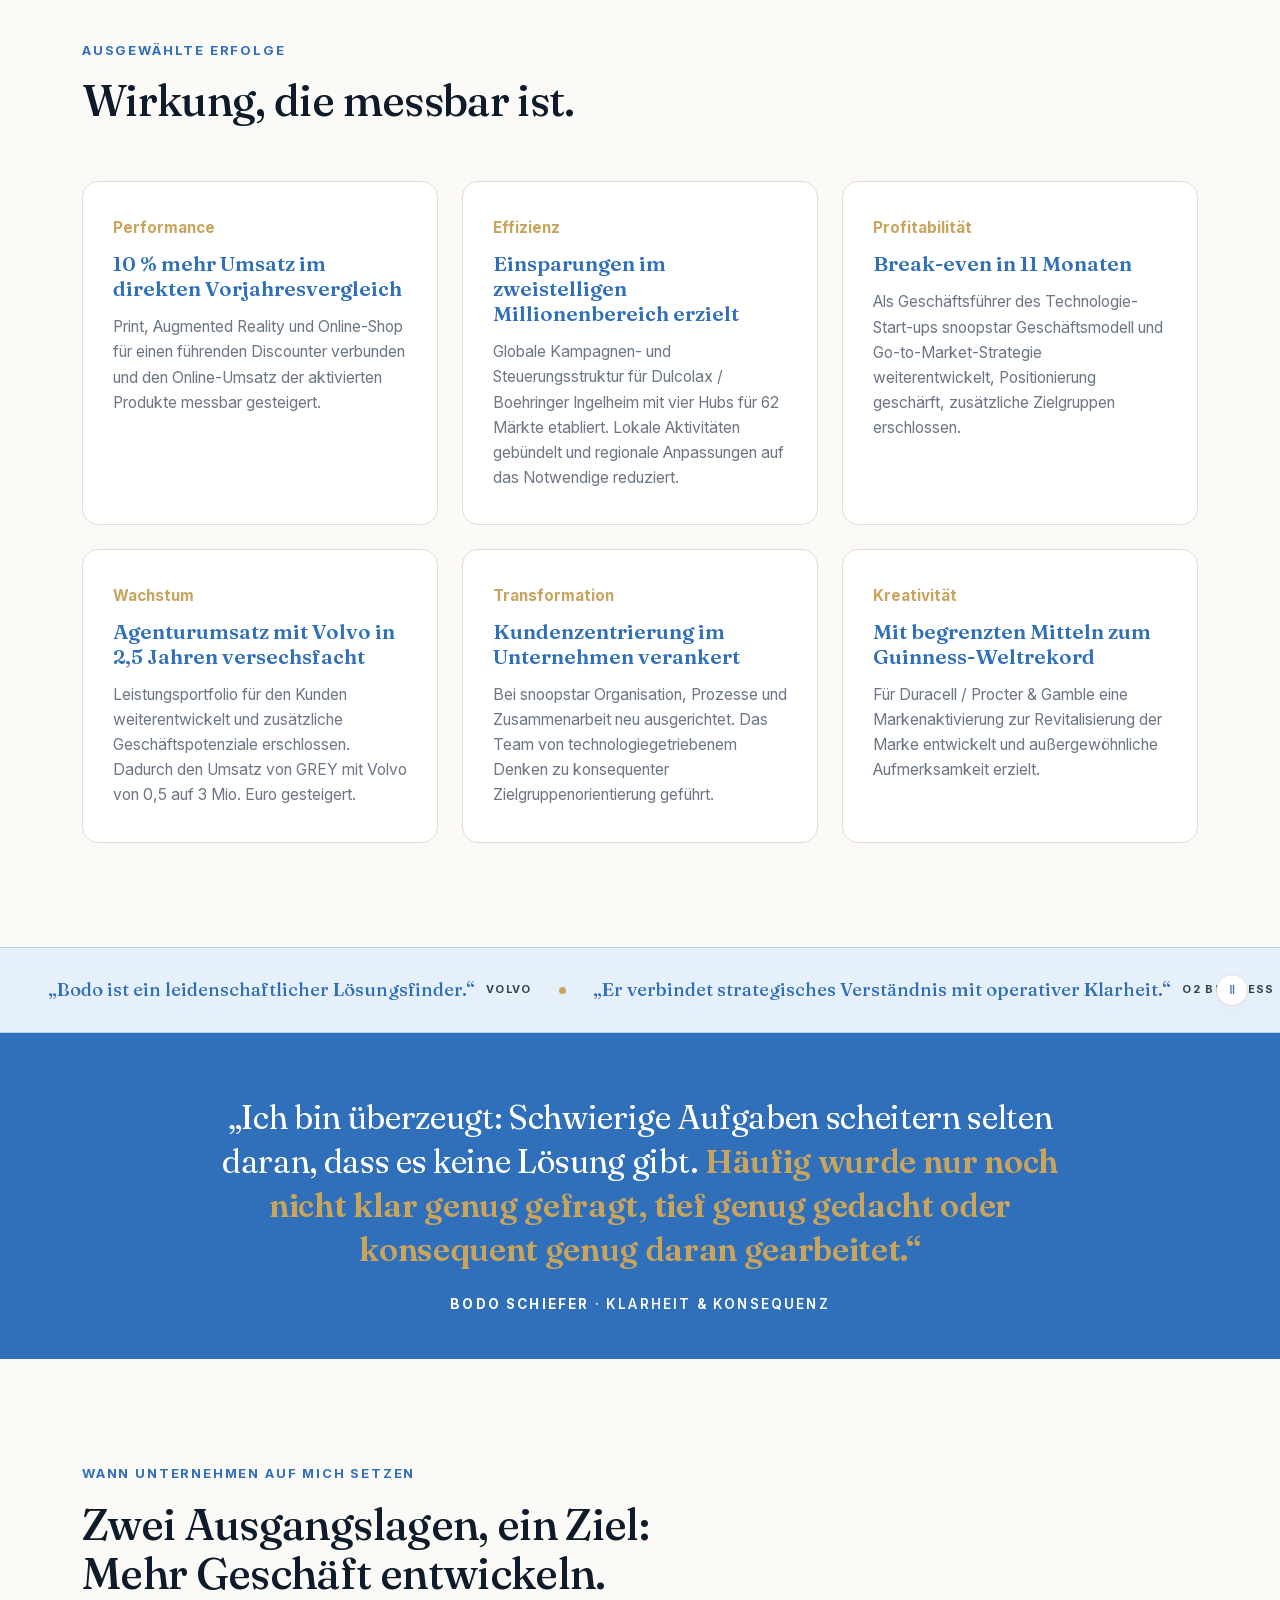
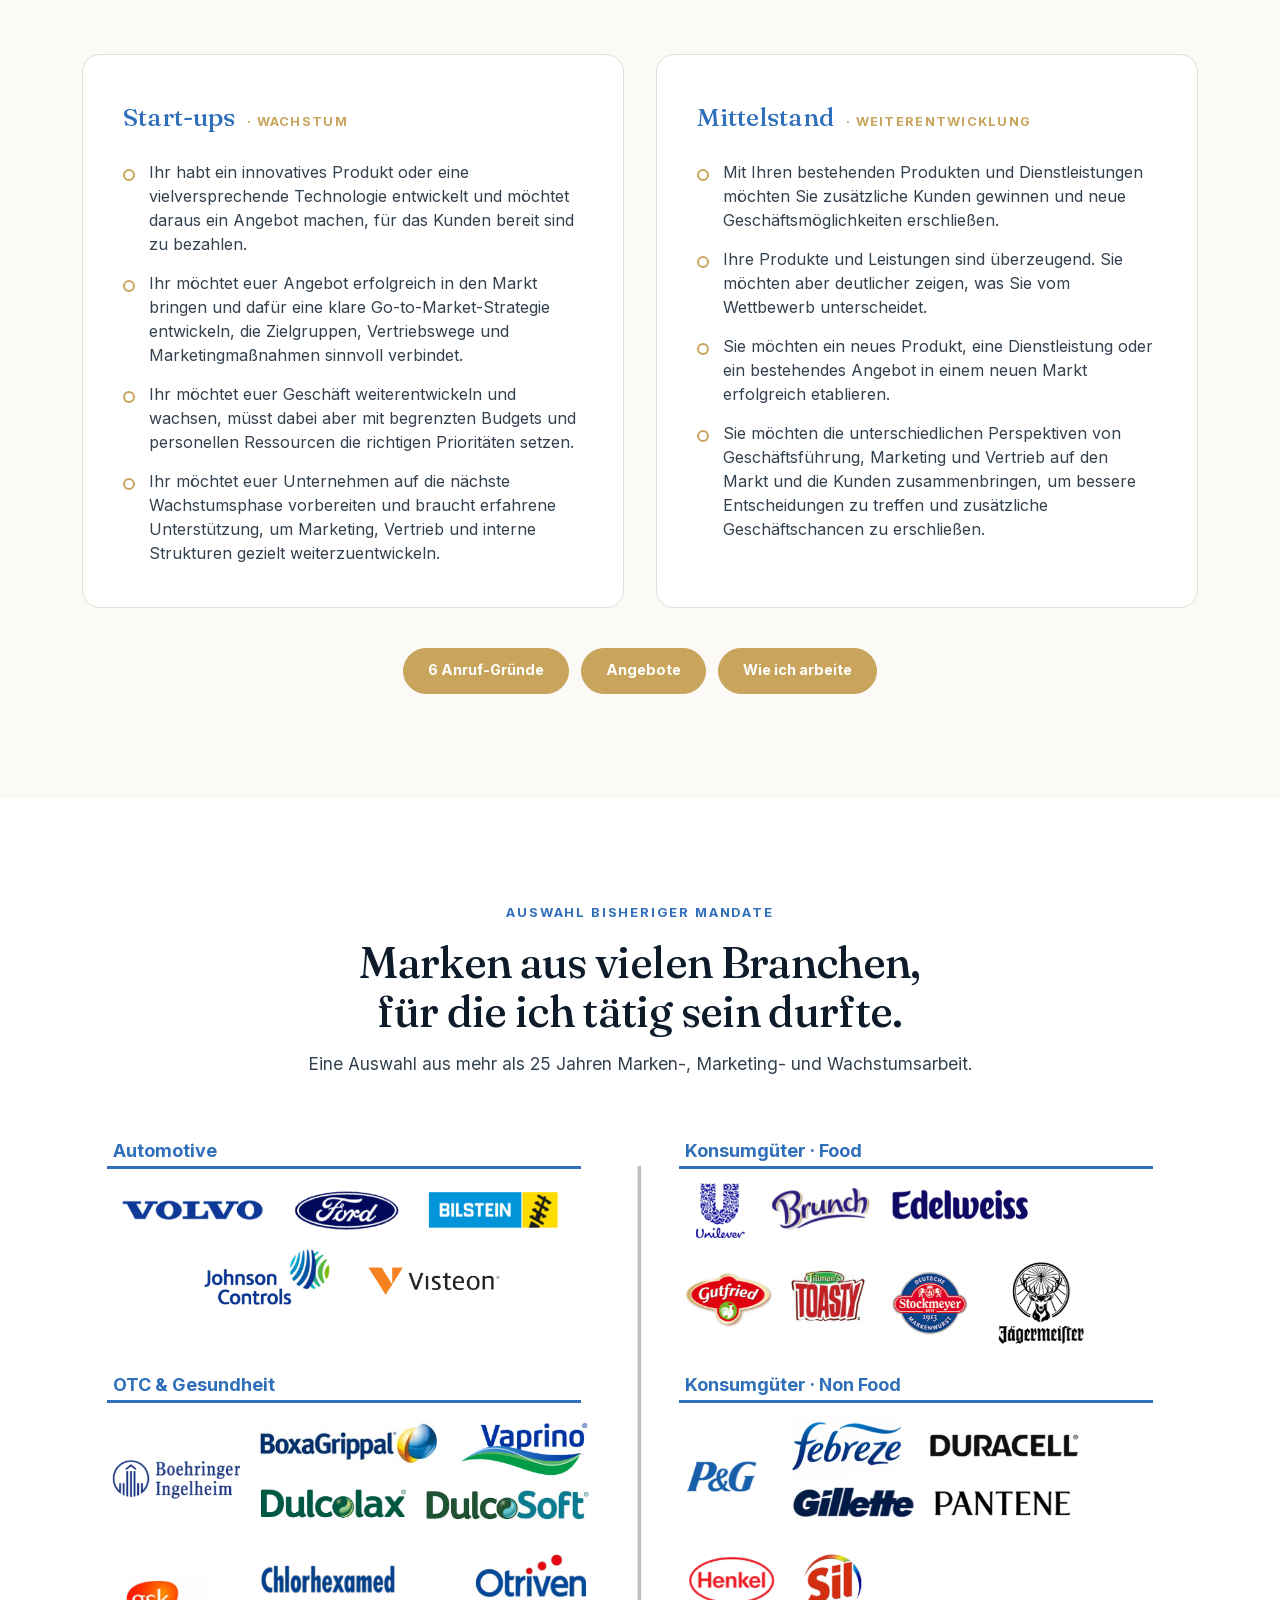
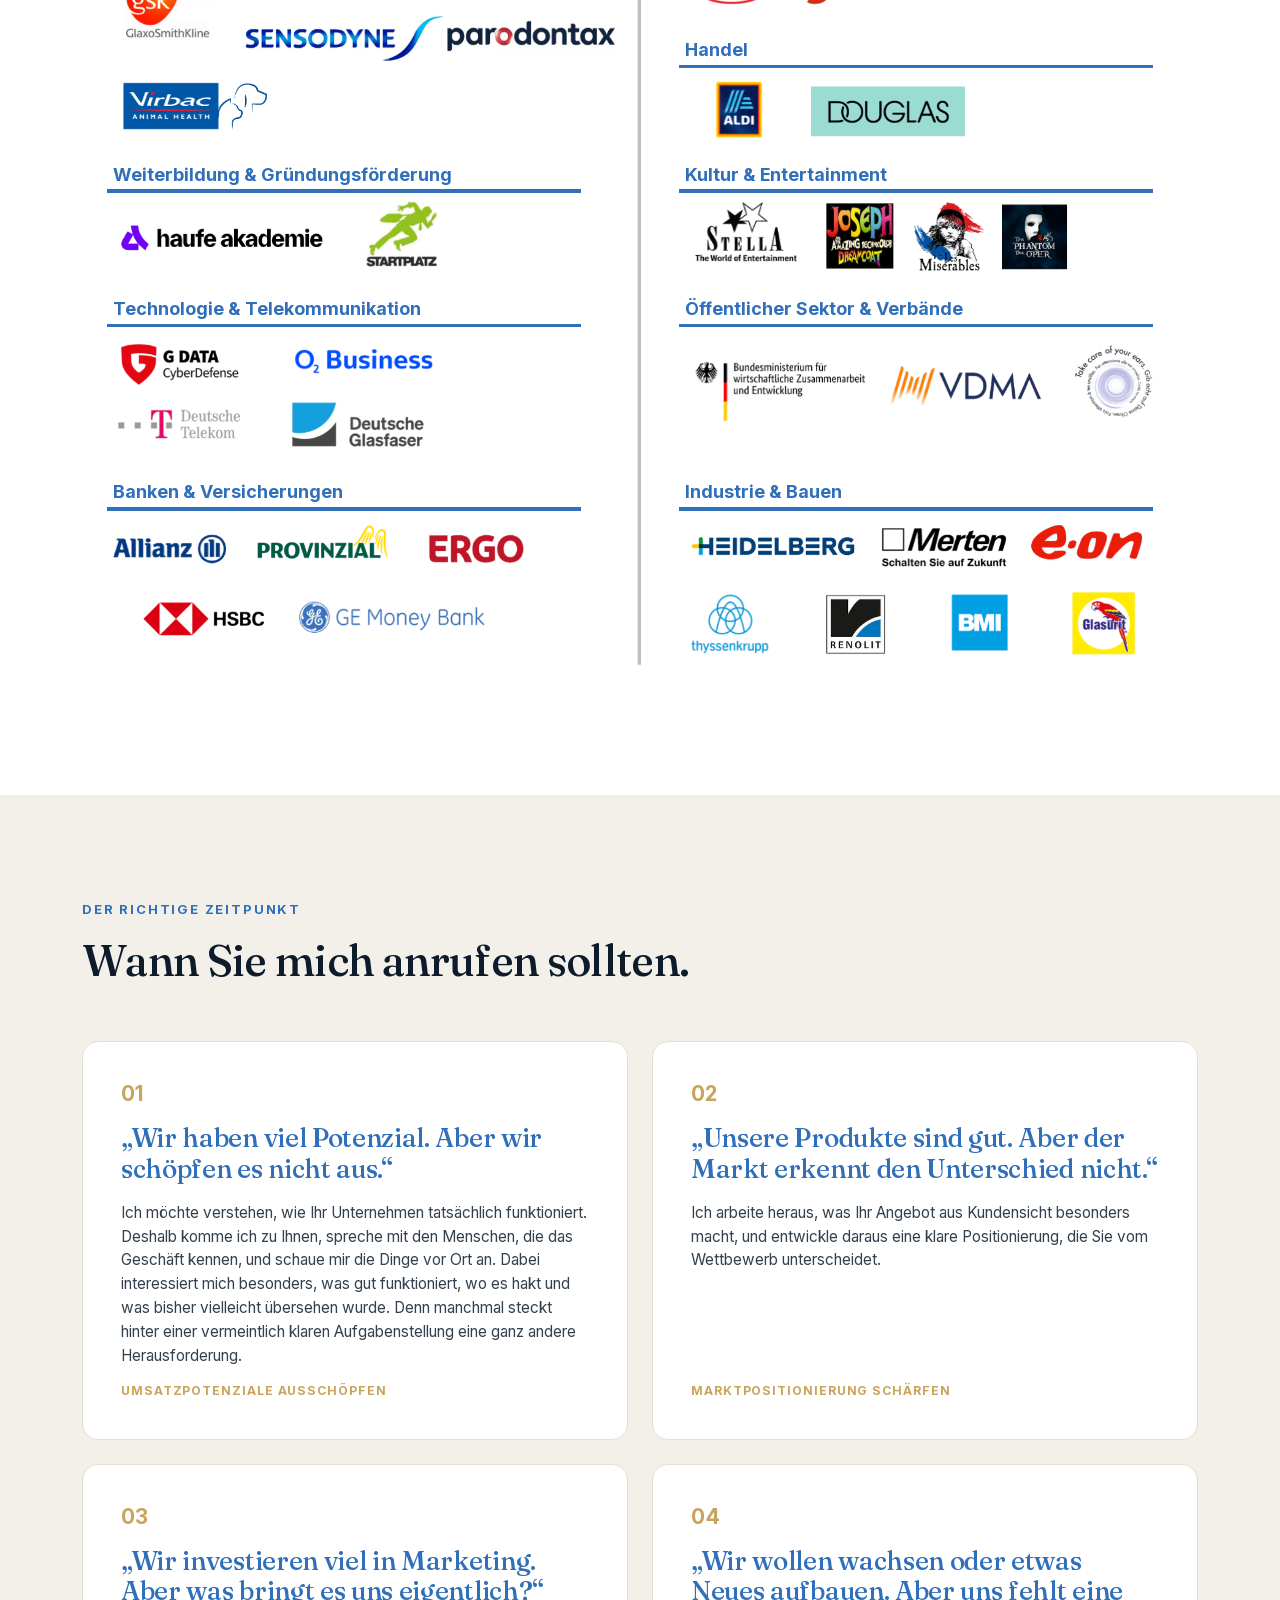
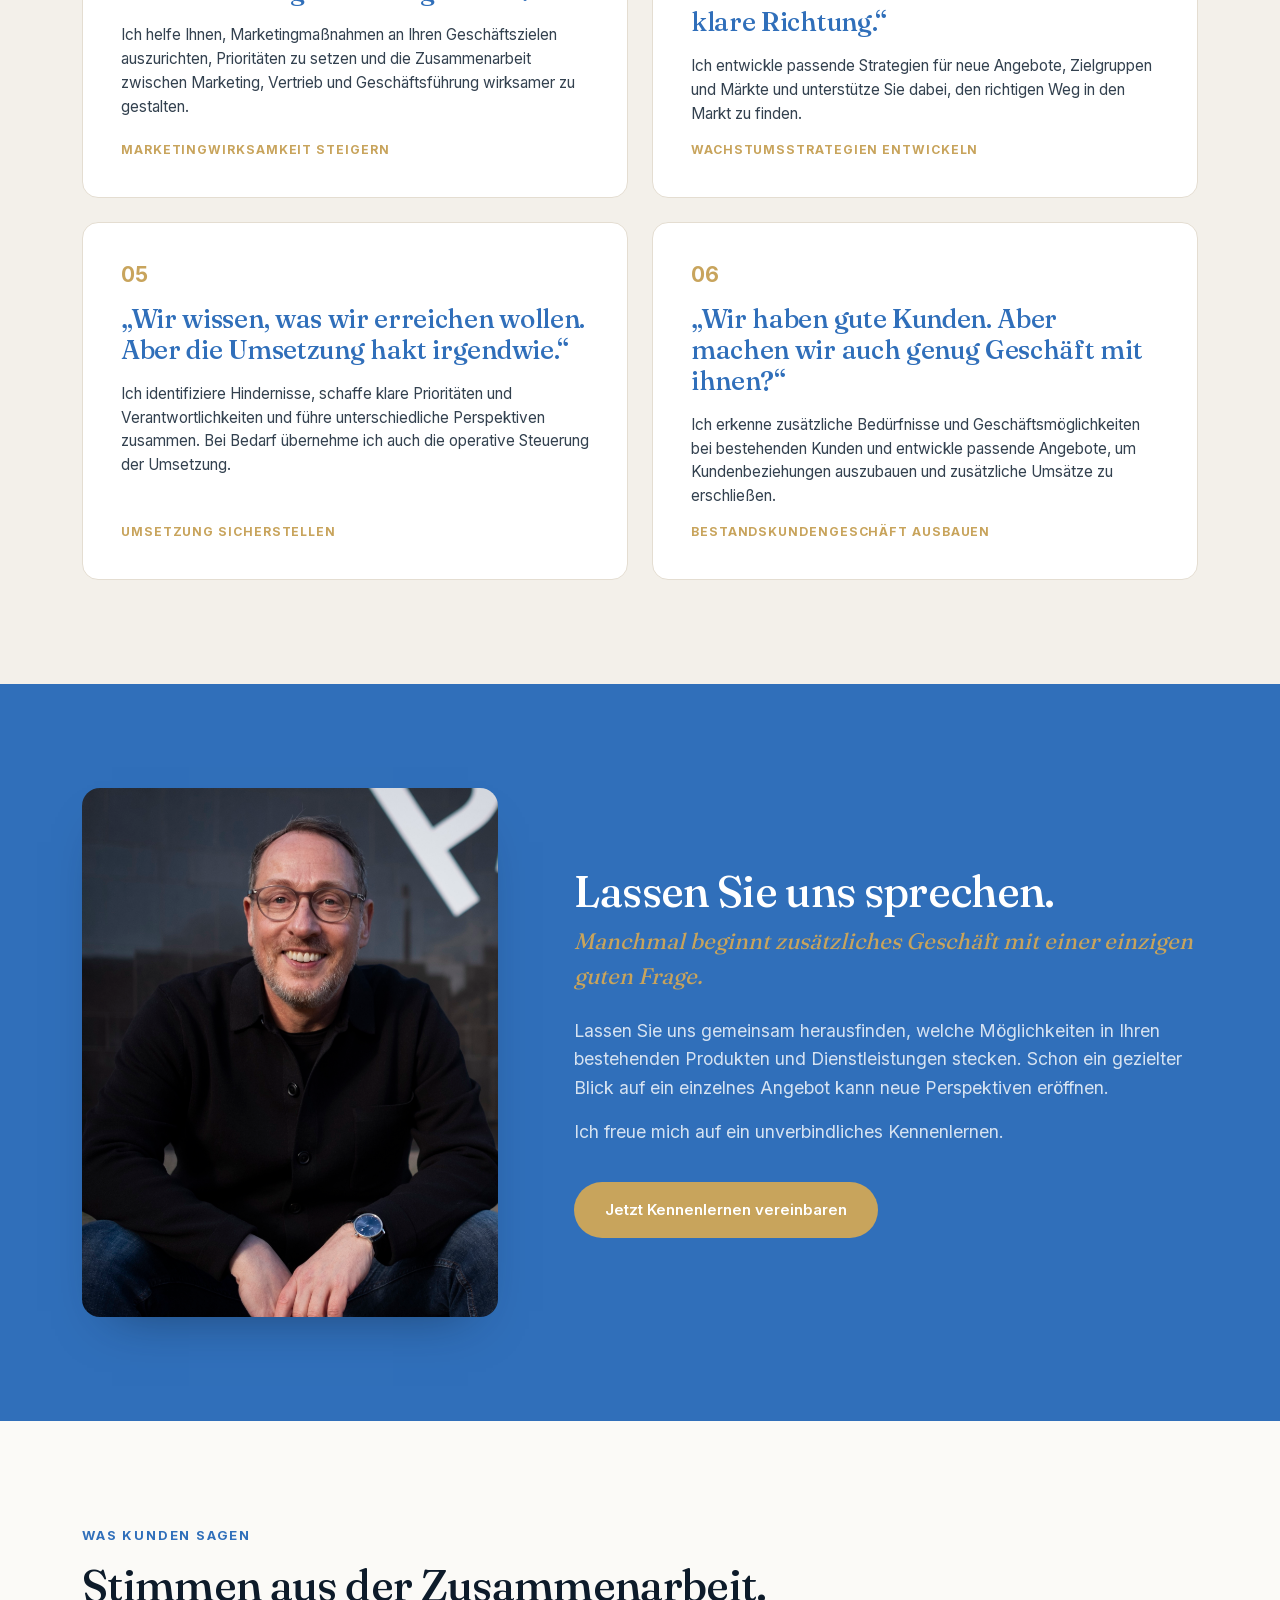
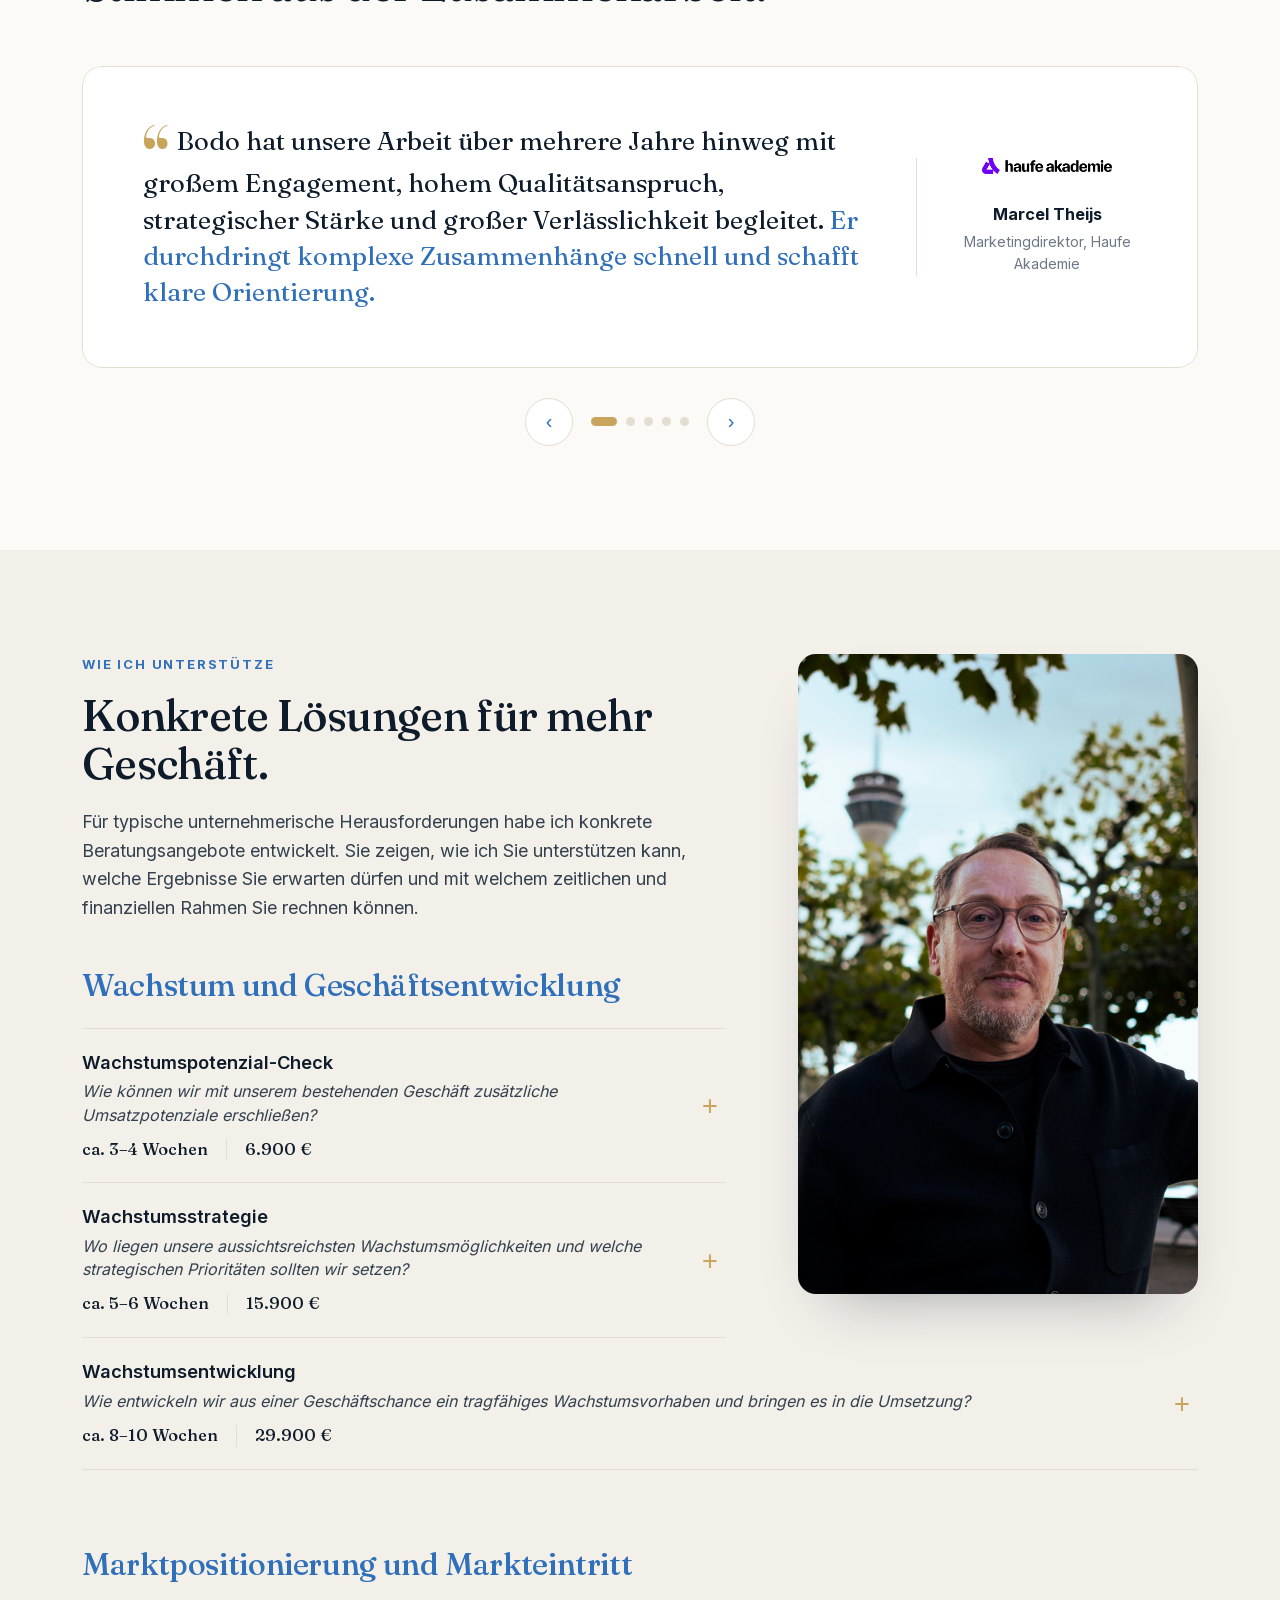
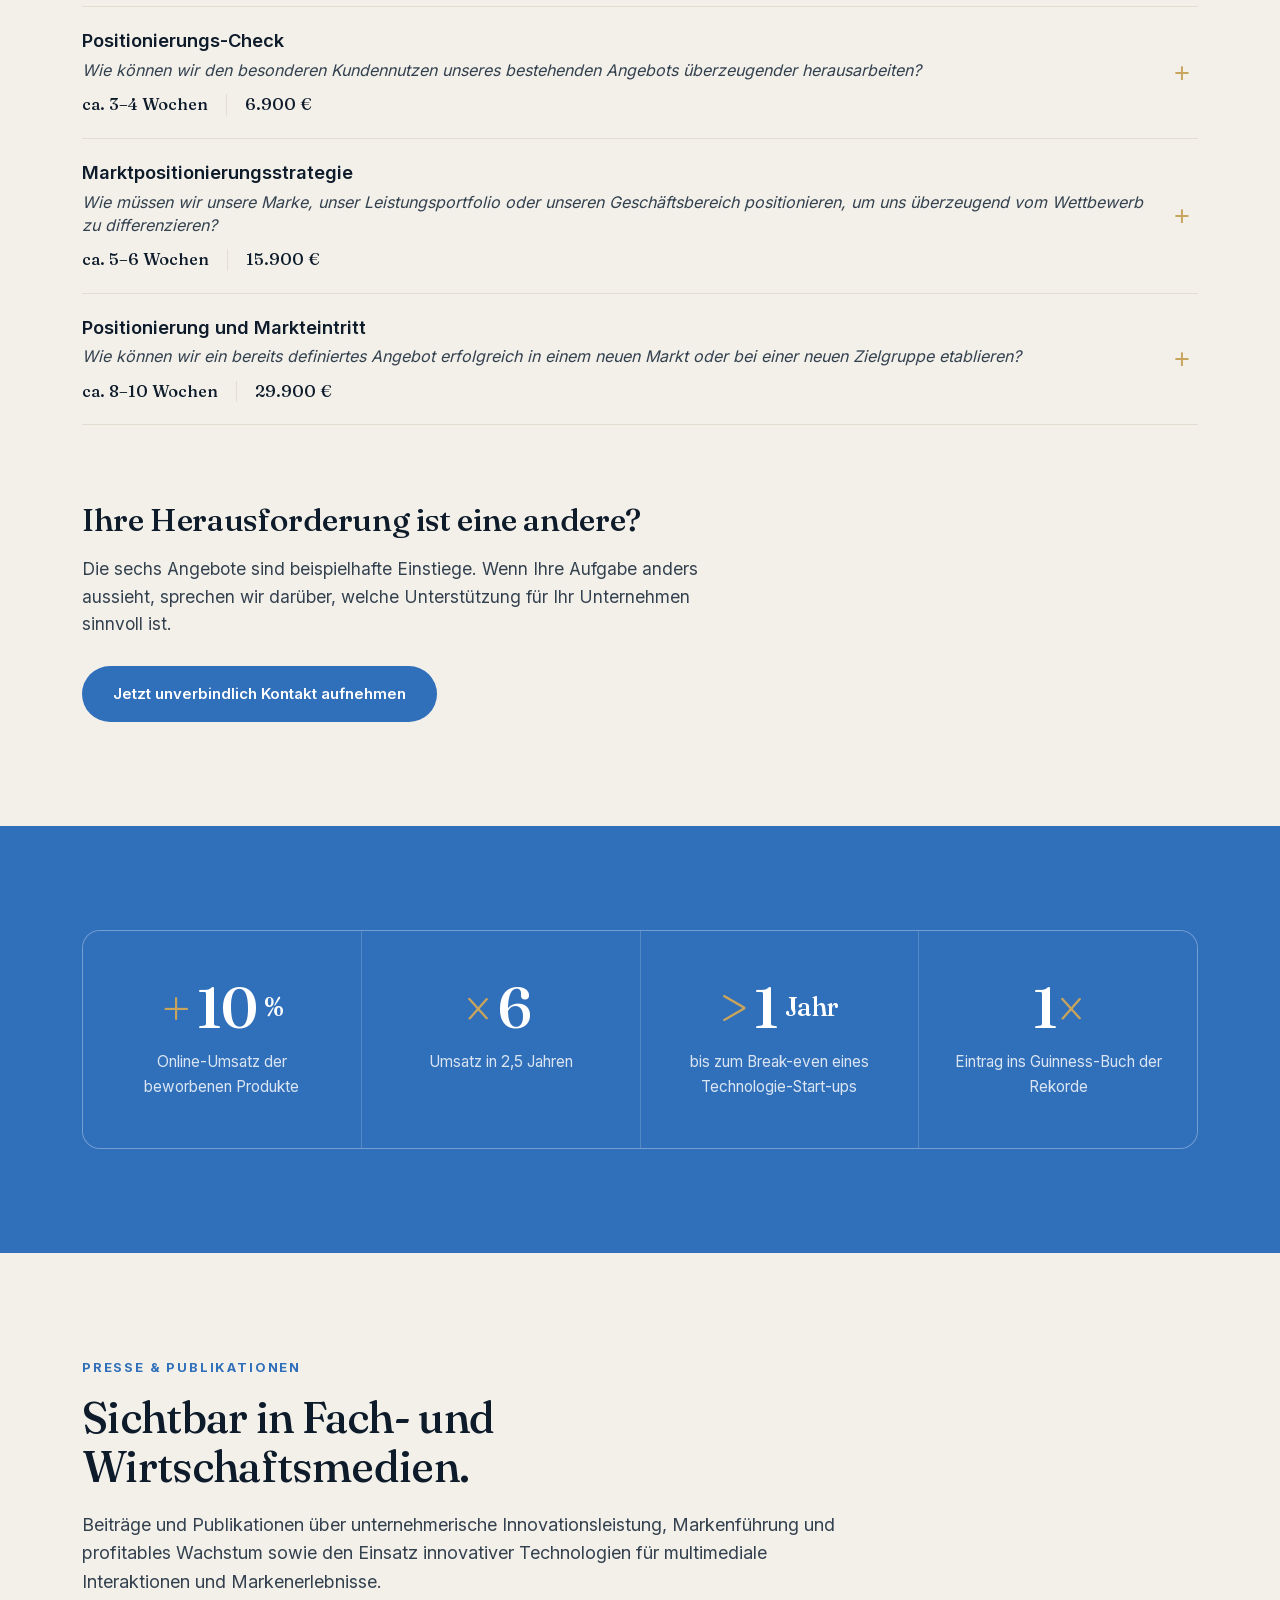
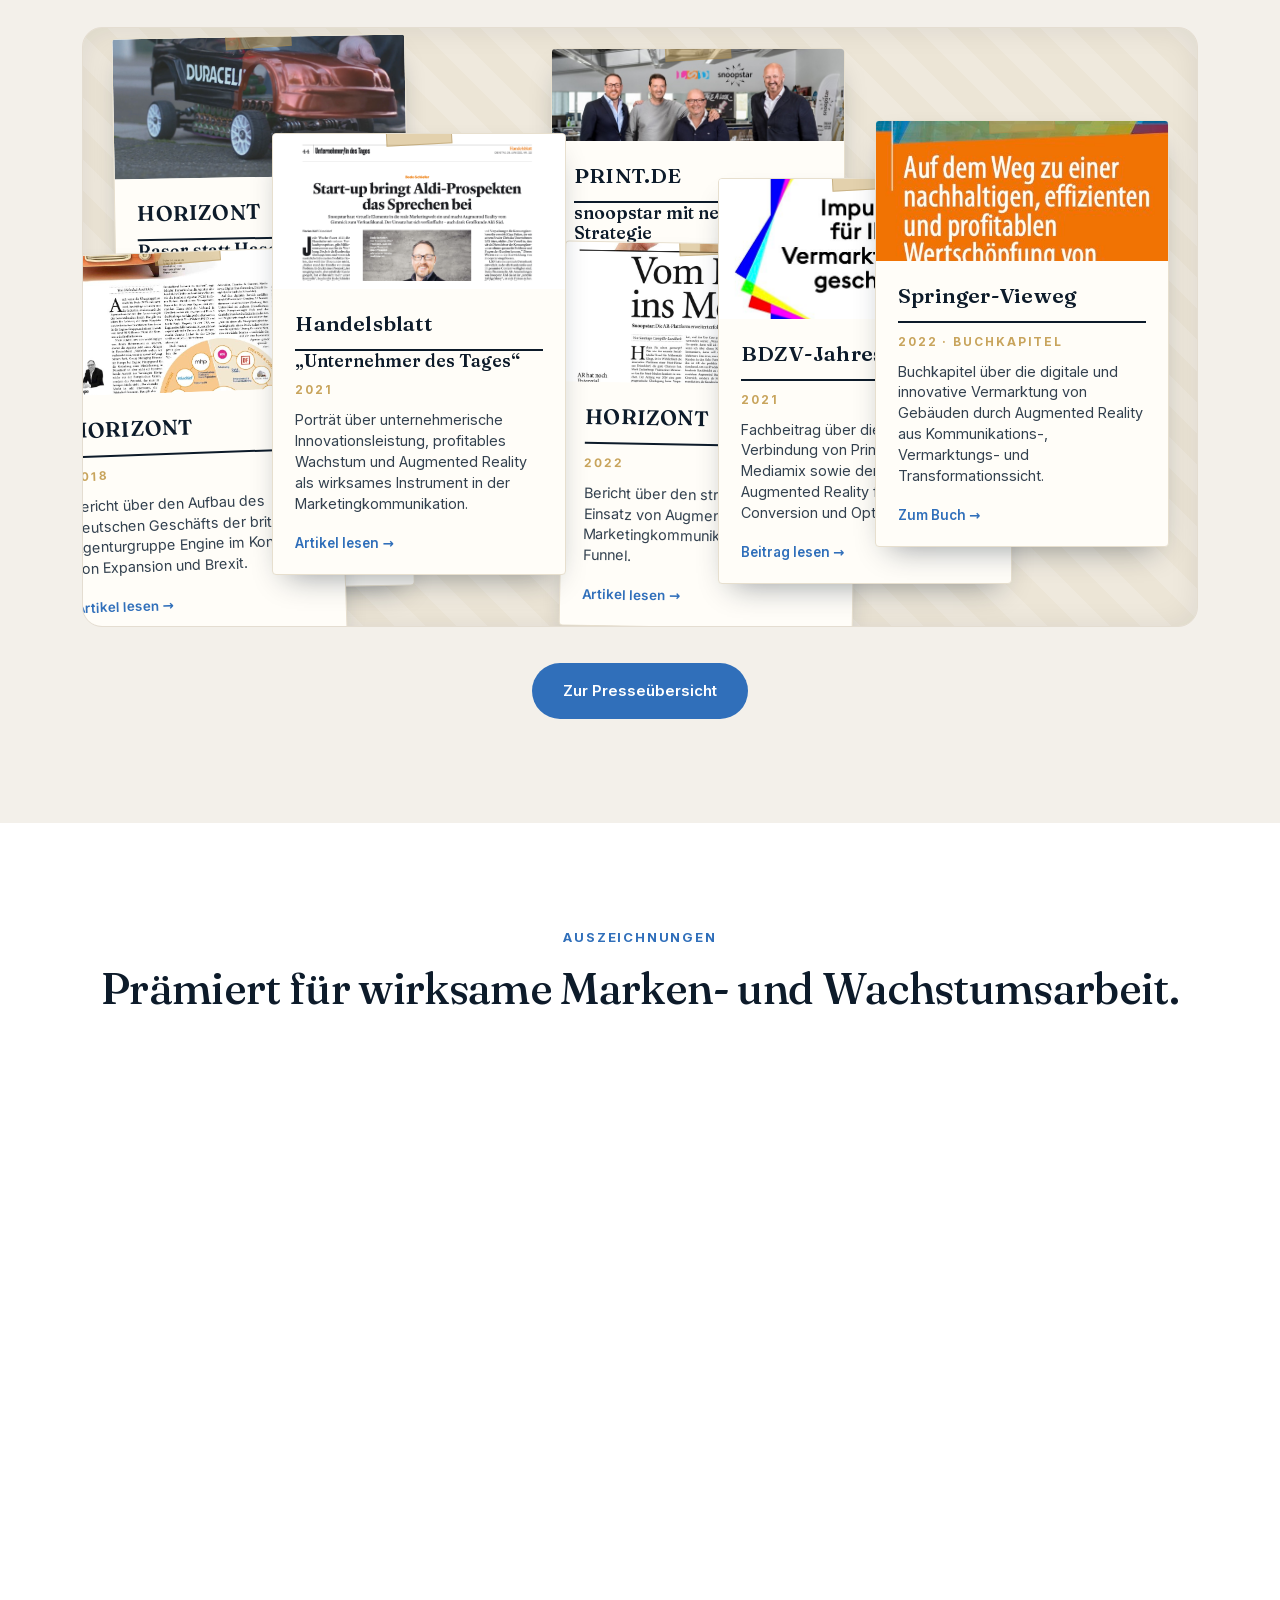
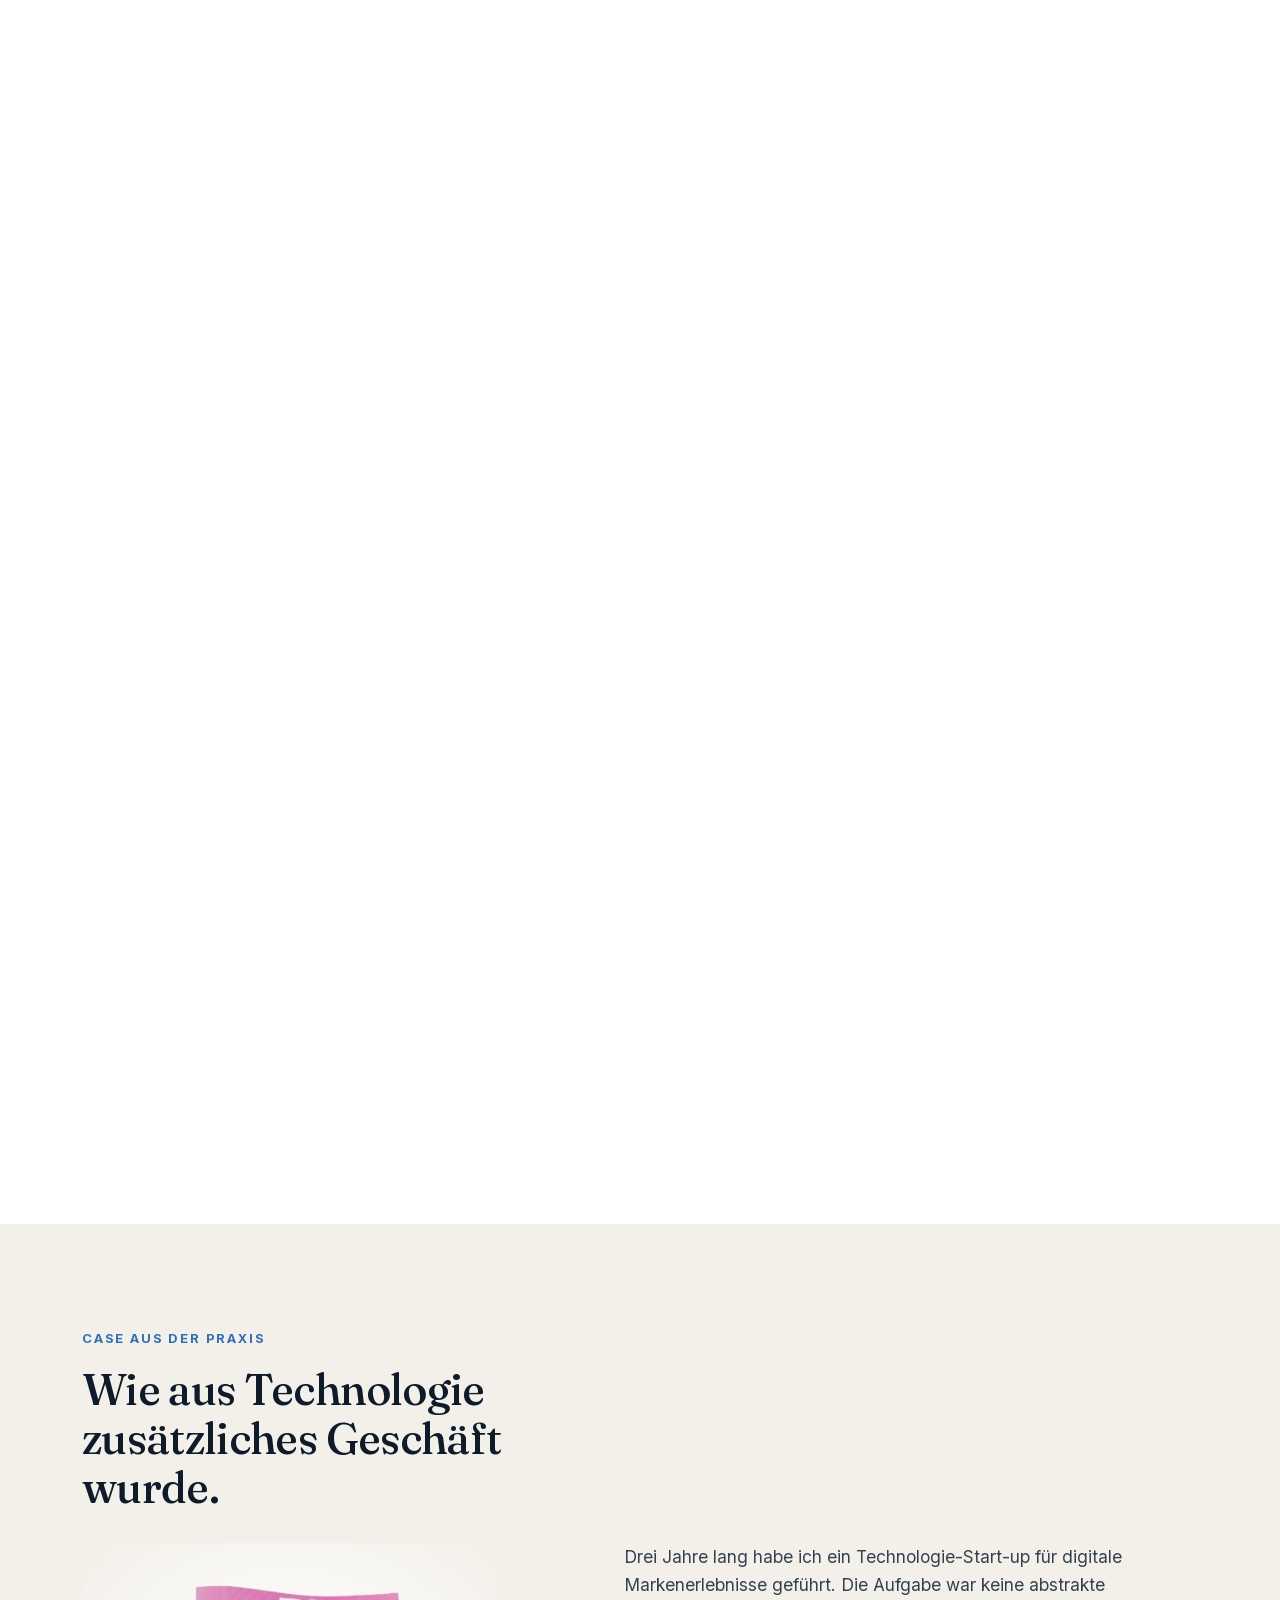
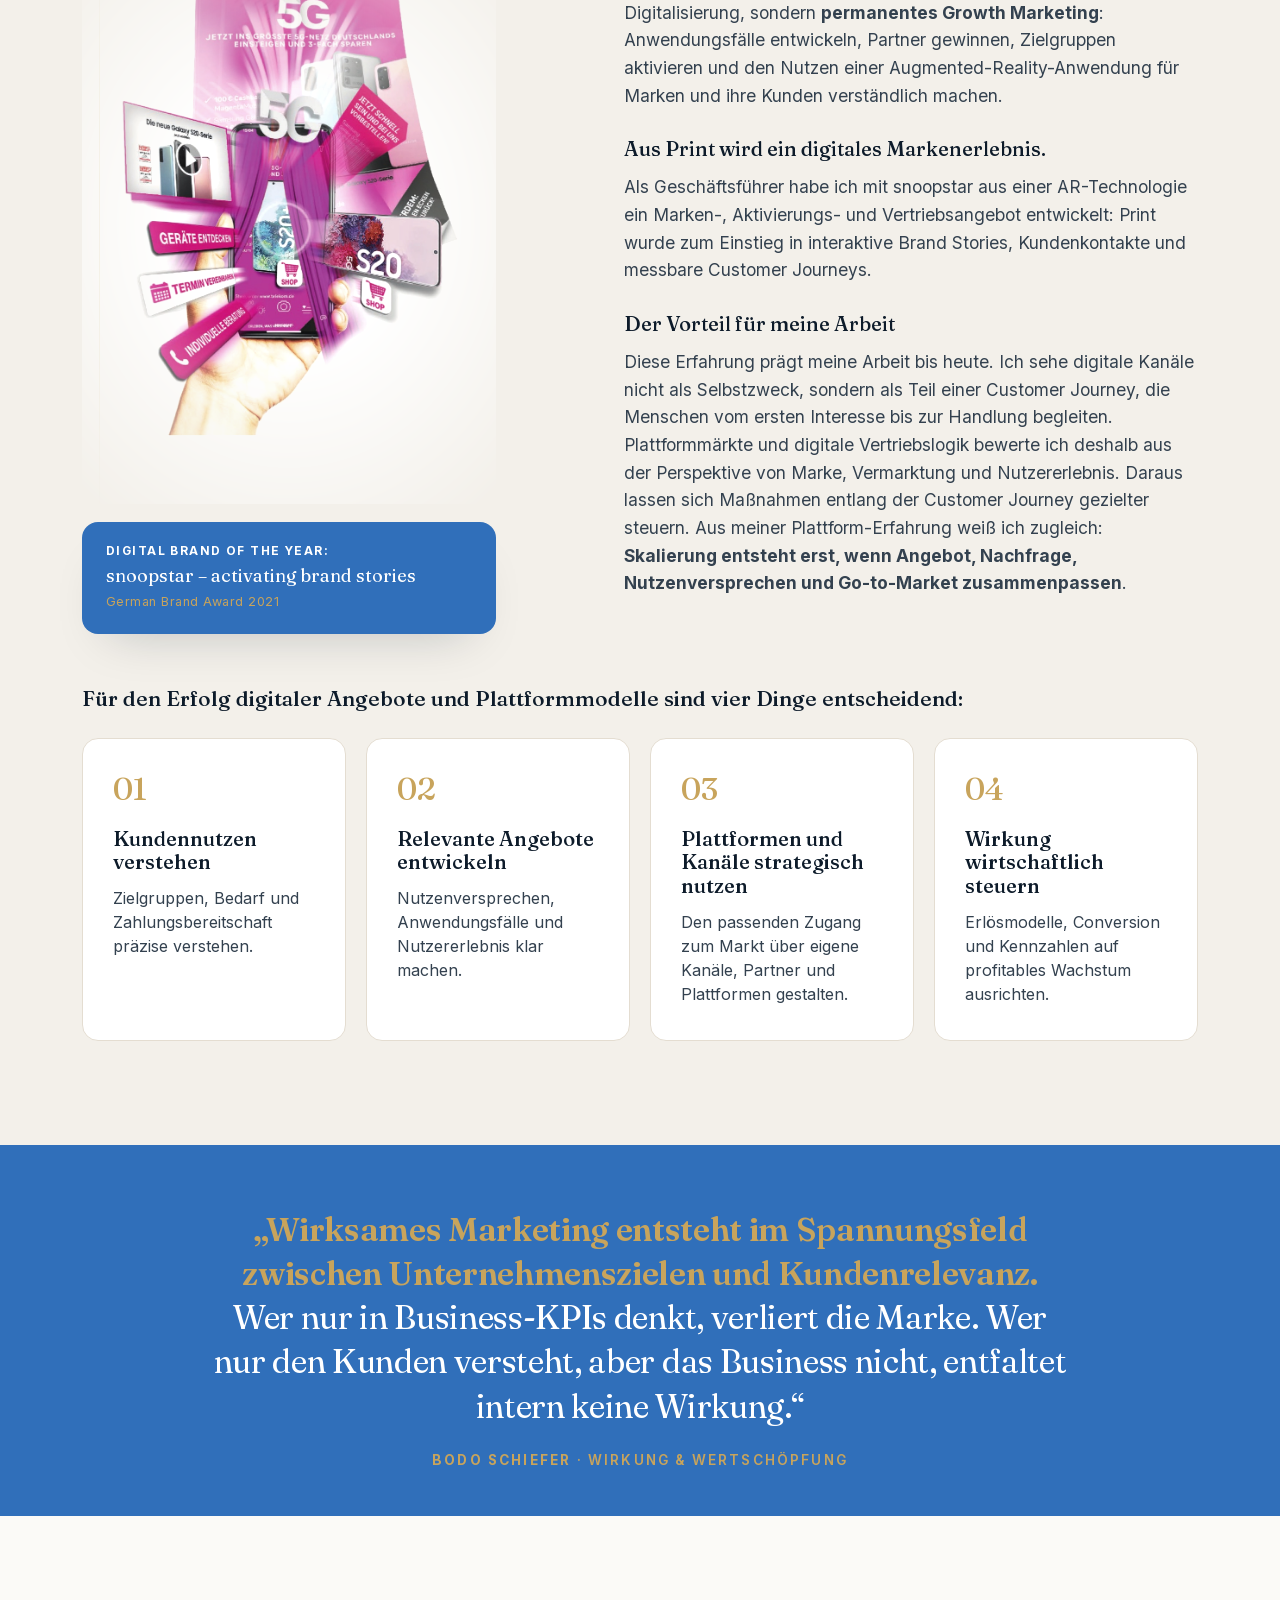
==== commit 701f1b5a: "Reduziere Abdunklung der Mandate" ====
--- a/index.html
+++ b/index.html
@@ -384,9 +384,9 @@
     .mandate-panel--left .mandate-label::after,.mandate-panel--right .mandate-label::after{transition:background-color .32s ease}
     .mandate-label.is-spotlight-label::after{background:var(--accent)}
     .mandate-logos{overflow:hidden}
-    .mandate-spotlight{display:block;position:absolute;z-index:3;left:0;right:0;top:var(--spot-top,0%);height:var(--spot-height,0%);opacity:0;box-shadow:0 0 42px 9999px rgba(13,27,42,.16);pointer-events:none;transition:top .55s cubic-bezier(.4,0,.2,1),height .55s cubic-bezier(.4,0,.2,1),opacity .24s ease,background .24s ease,box-shadow .24s ease}
+    .mandate-spotlight{display:block;position:absolute;z-index:3;left:0;right:0;top:var(--spot-top,0%);height:var(--spot-height,0%);opacity:0;box-shadow:0 0 42px 9999px rgba(13,27,42,.10);pointer-events:none;transition:top .55s cubic-bezier(.4,0,.2,1),height .55s cubic-bezier(.4,0,.2,1),opacity .24s ease,background .24s ease,box-shadow .24s ease}
     .mandate-logos.is-spotlight-active .mandate-spotlight{opacity:1}
-    .mandate-logos.is-spotlight-idle .mandate-spotlight{opacity:1;background:rgba(13,27,42,.16);box-shadow:none}
+    .mandate-logos.is-spotlight-idle .mandate-spotlight{opacity:1;background:rgba(13,27,42,.10);box-shadow:none}
   }
   .mandate-panel--mobile{display:none}
   @media(max-width:640px){
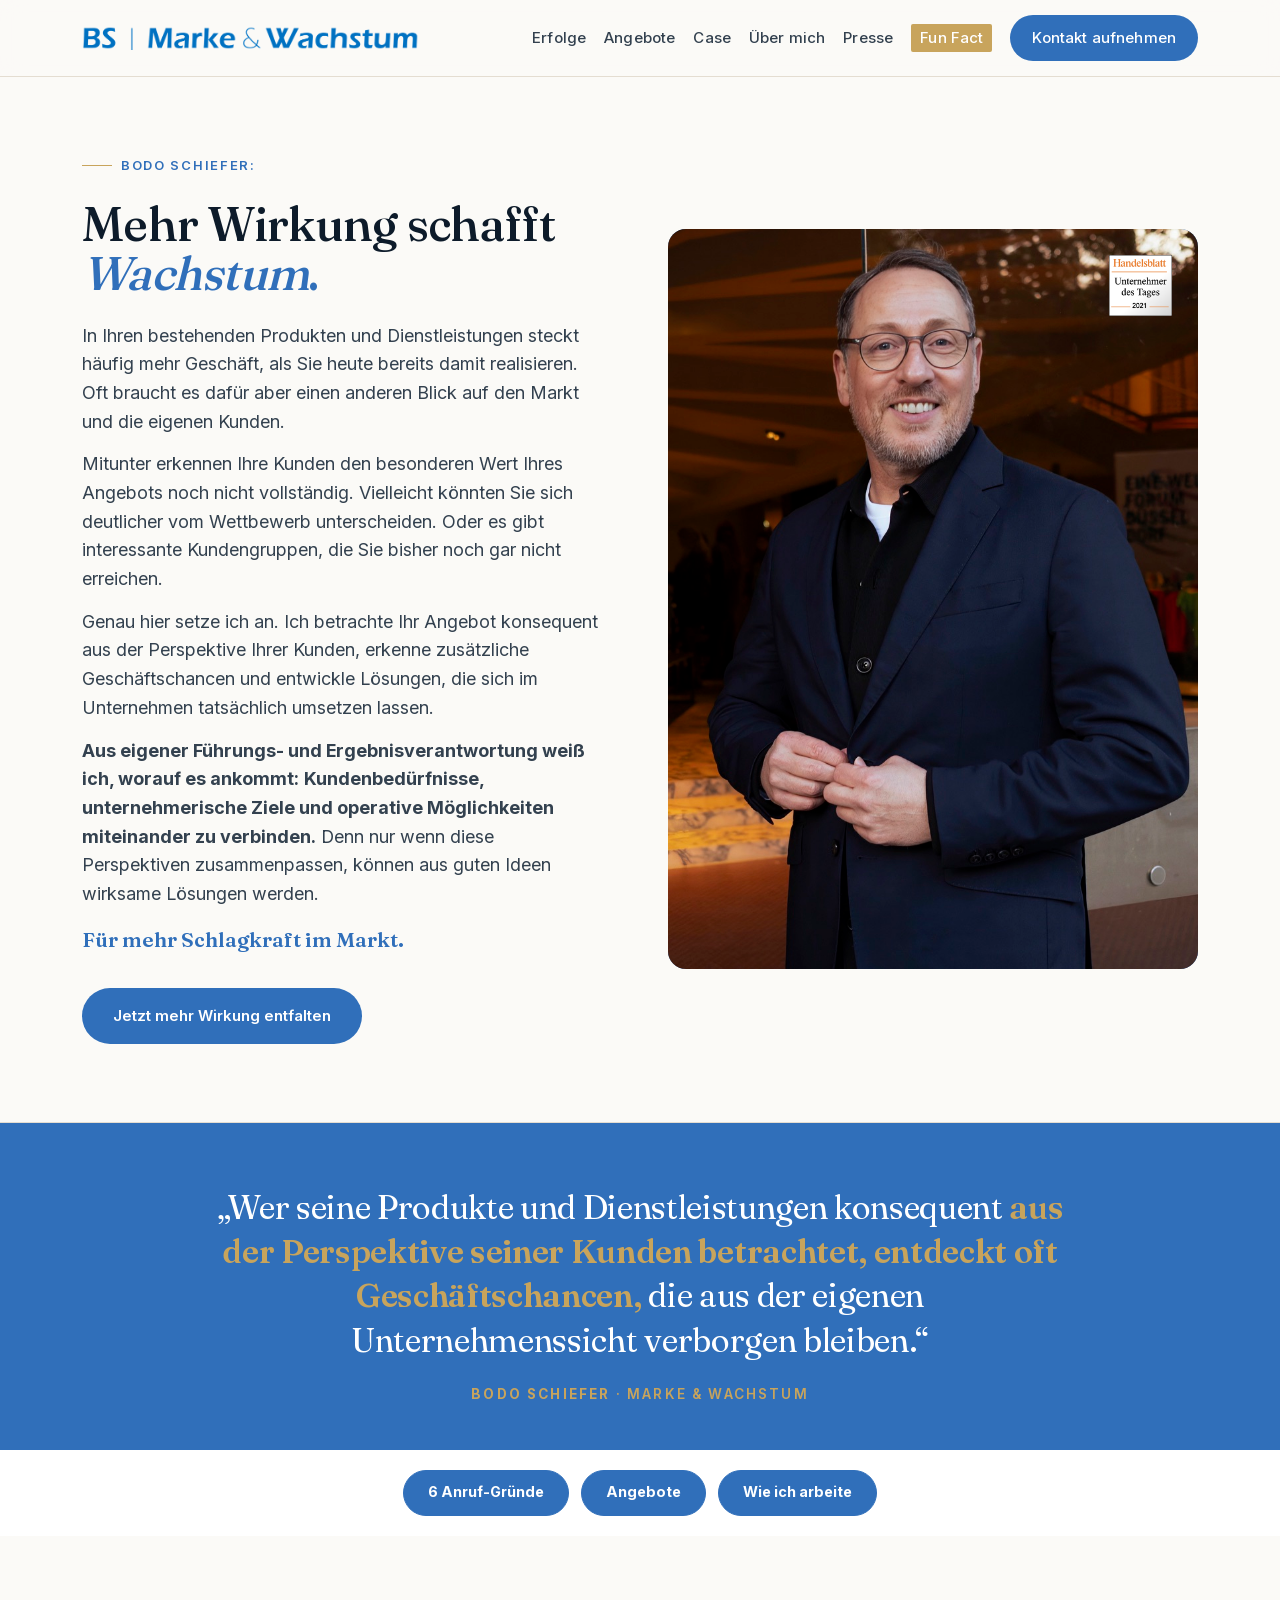
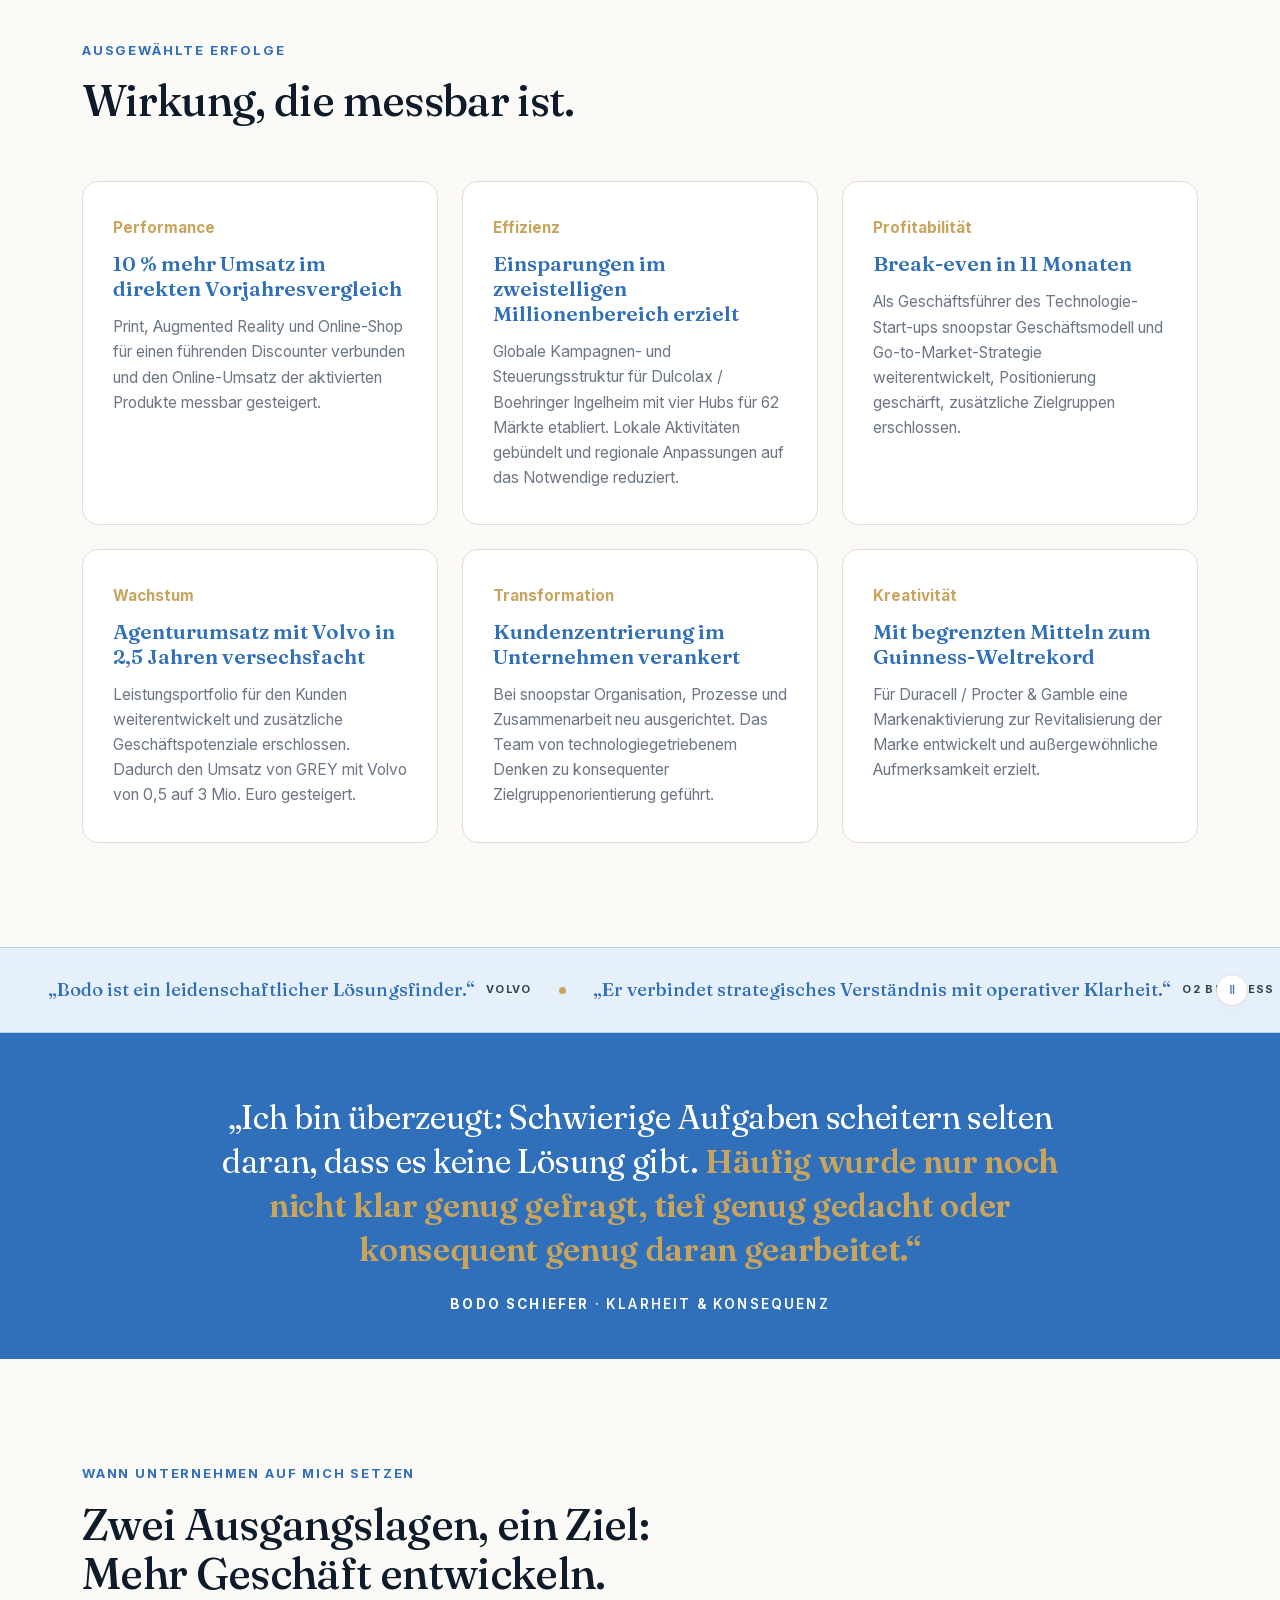
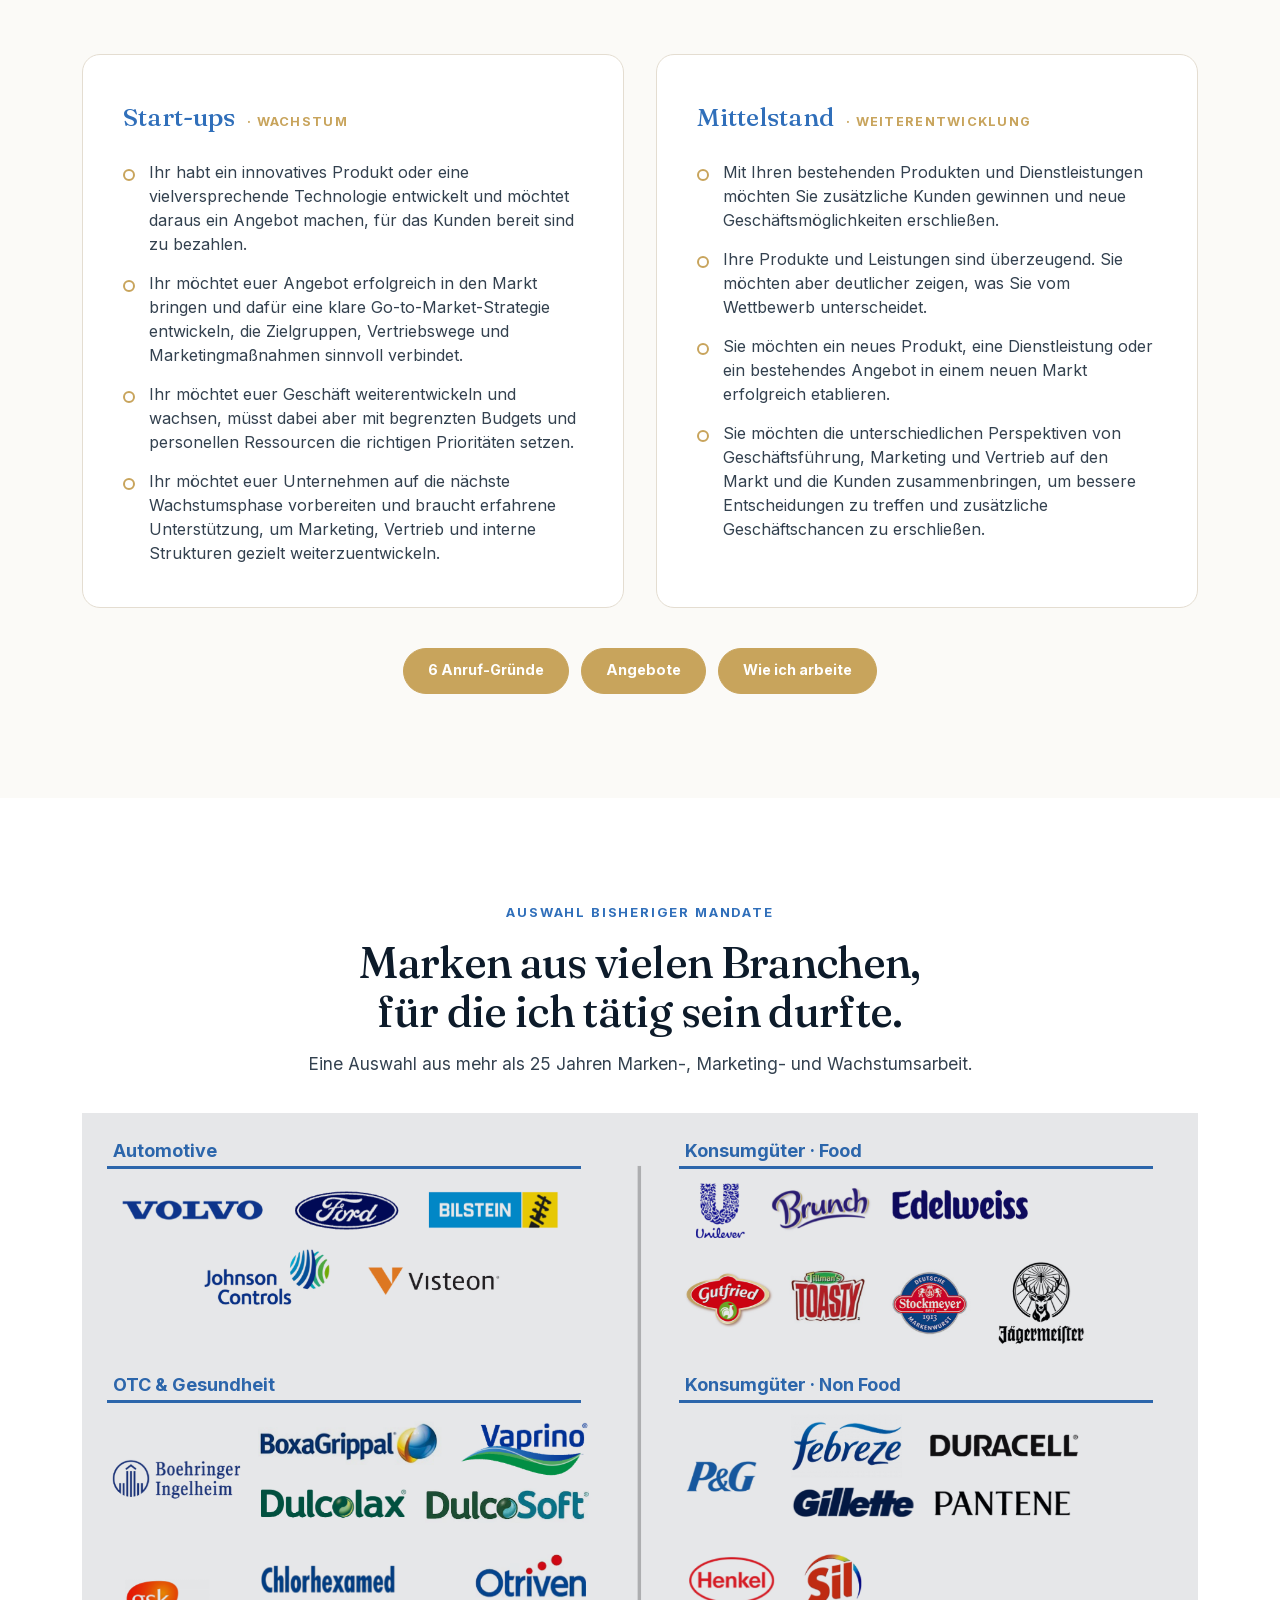
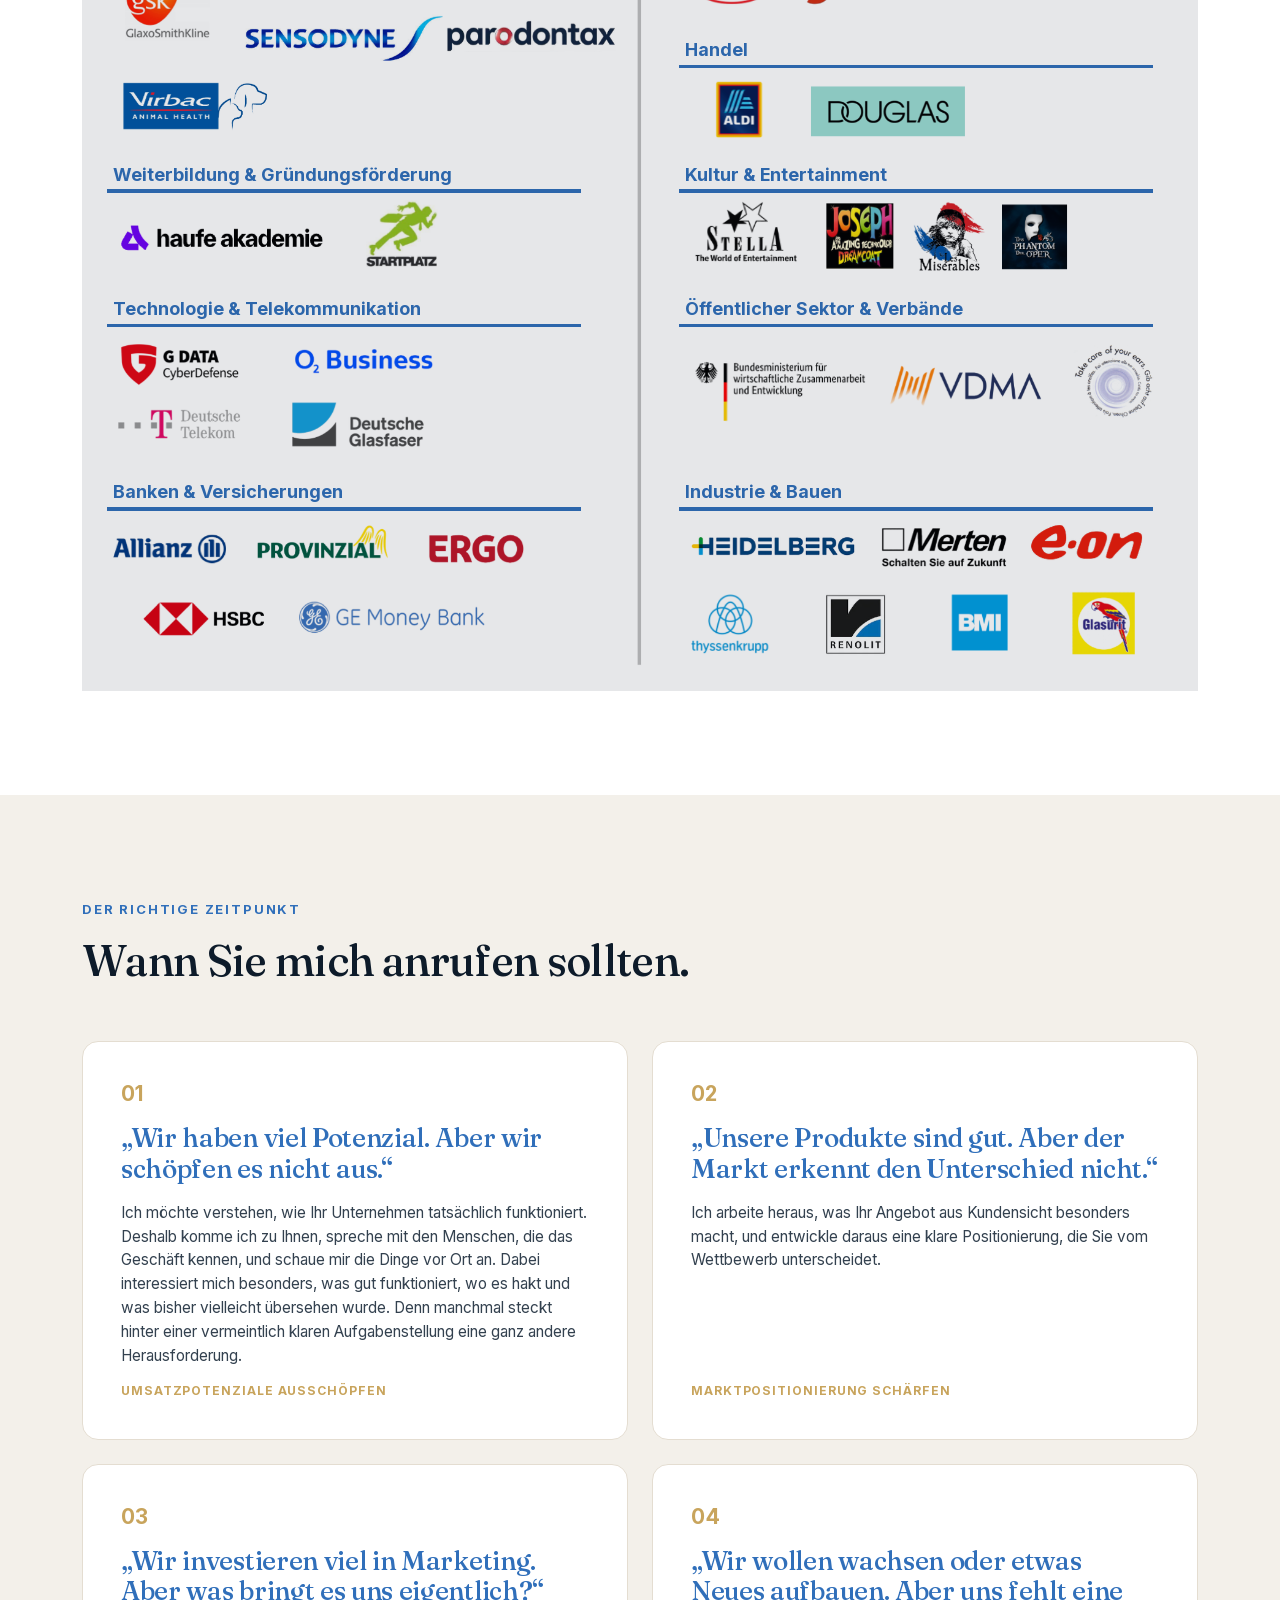
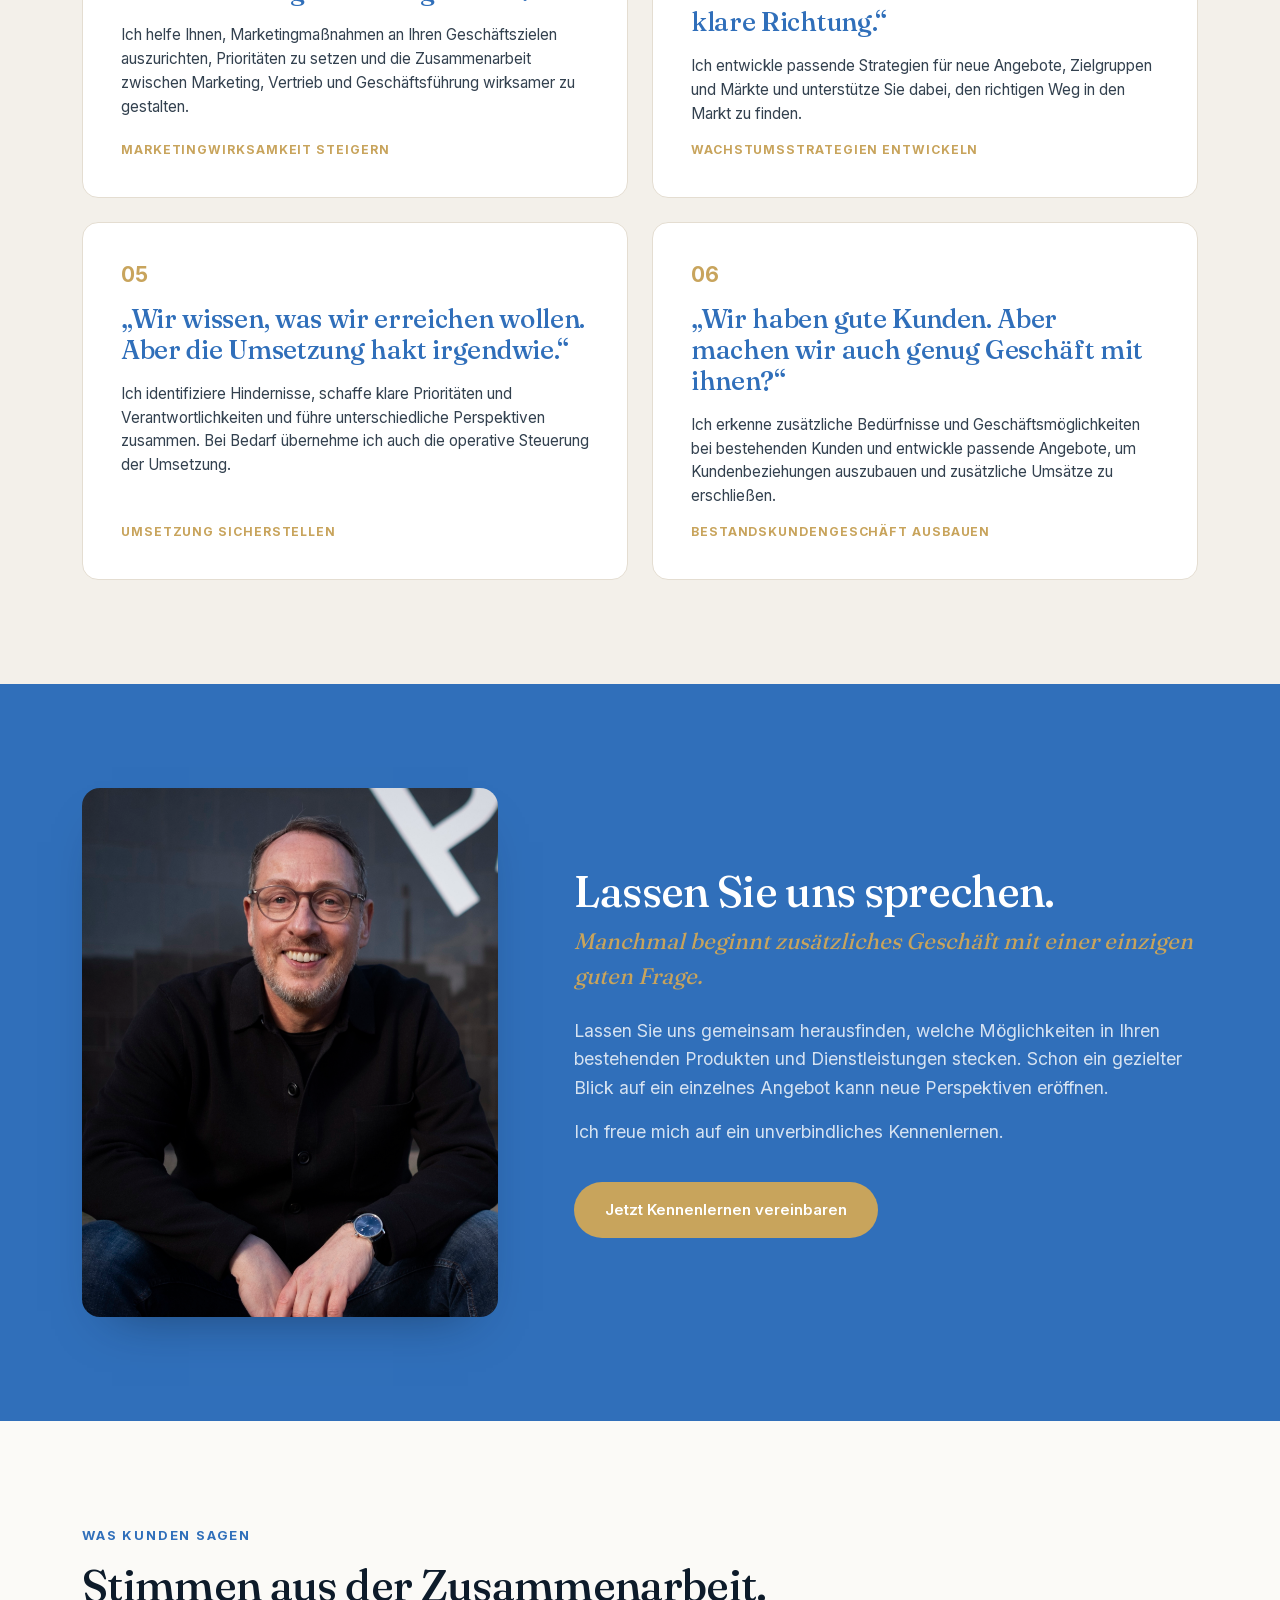
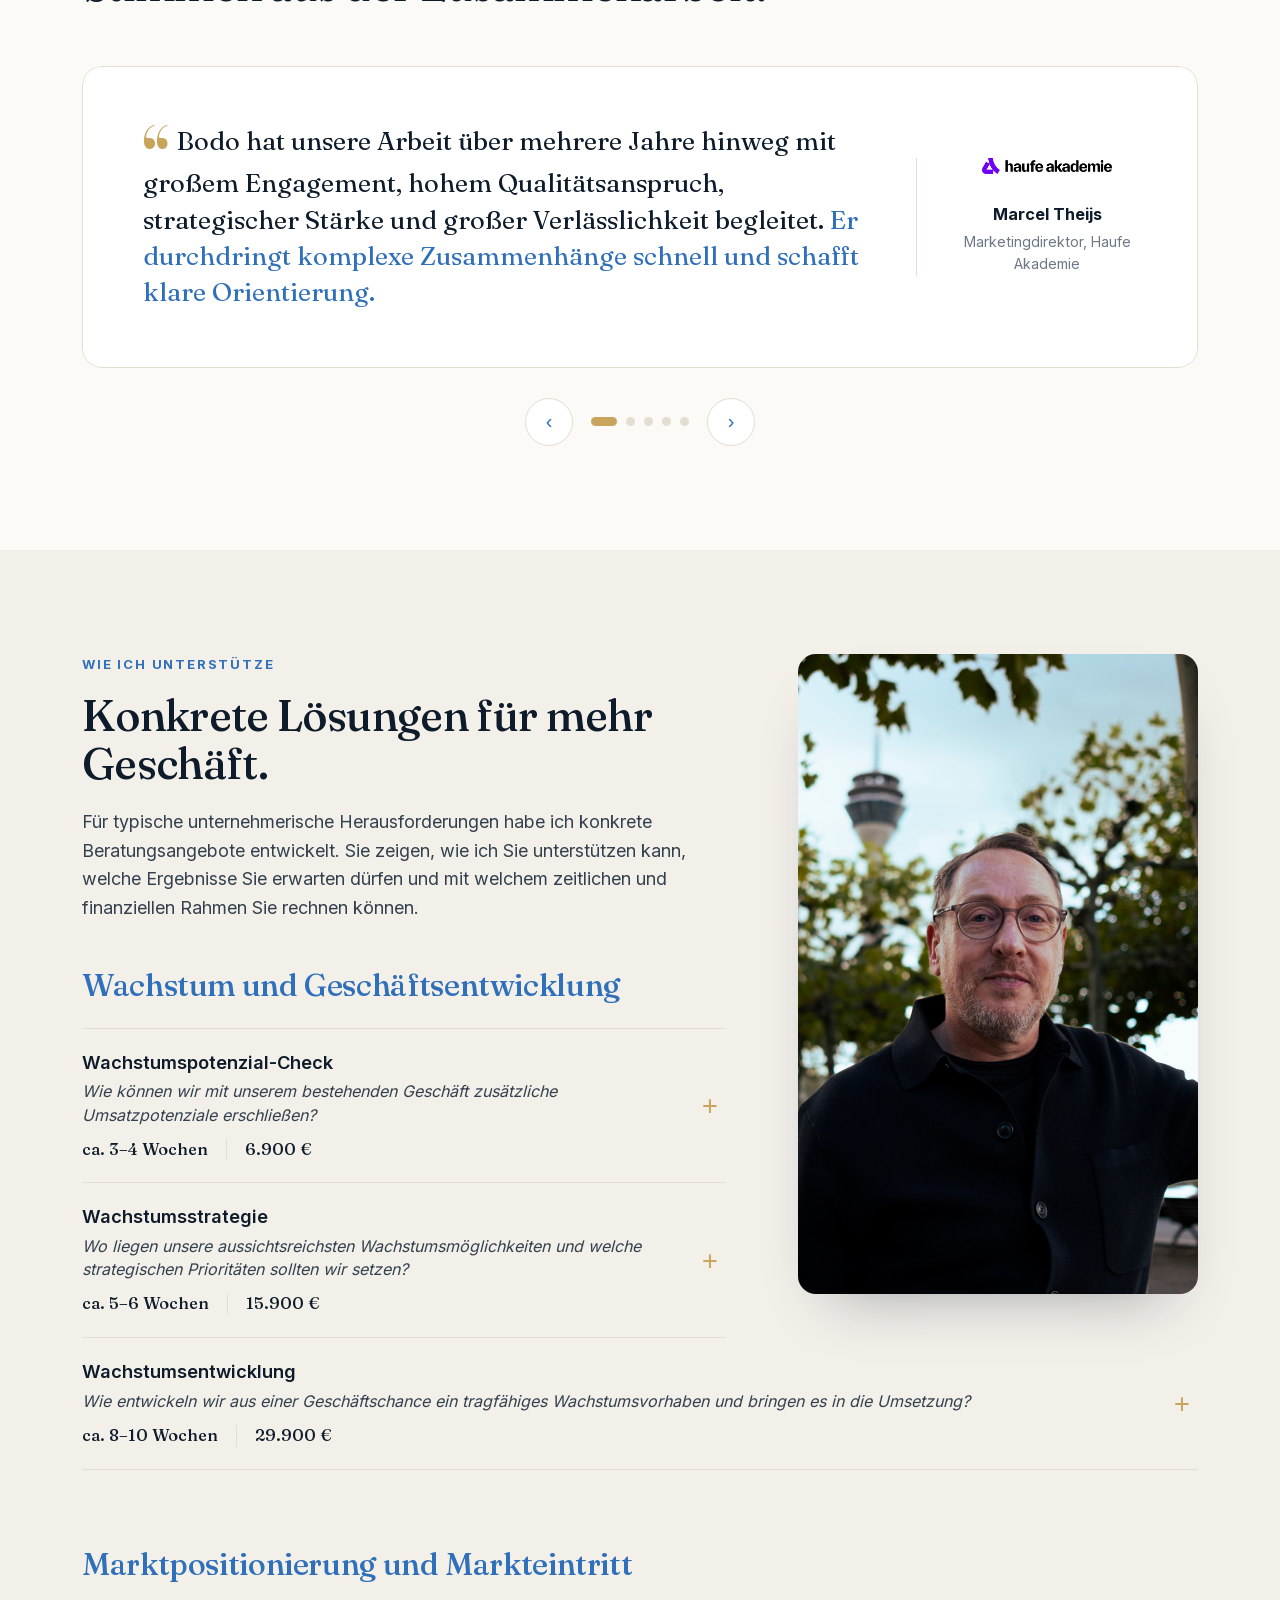
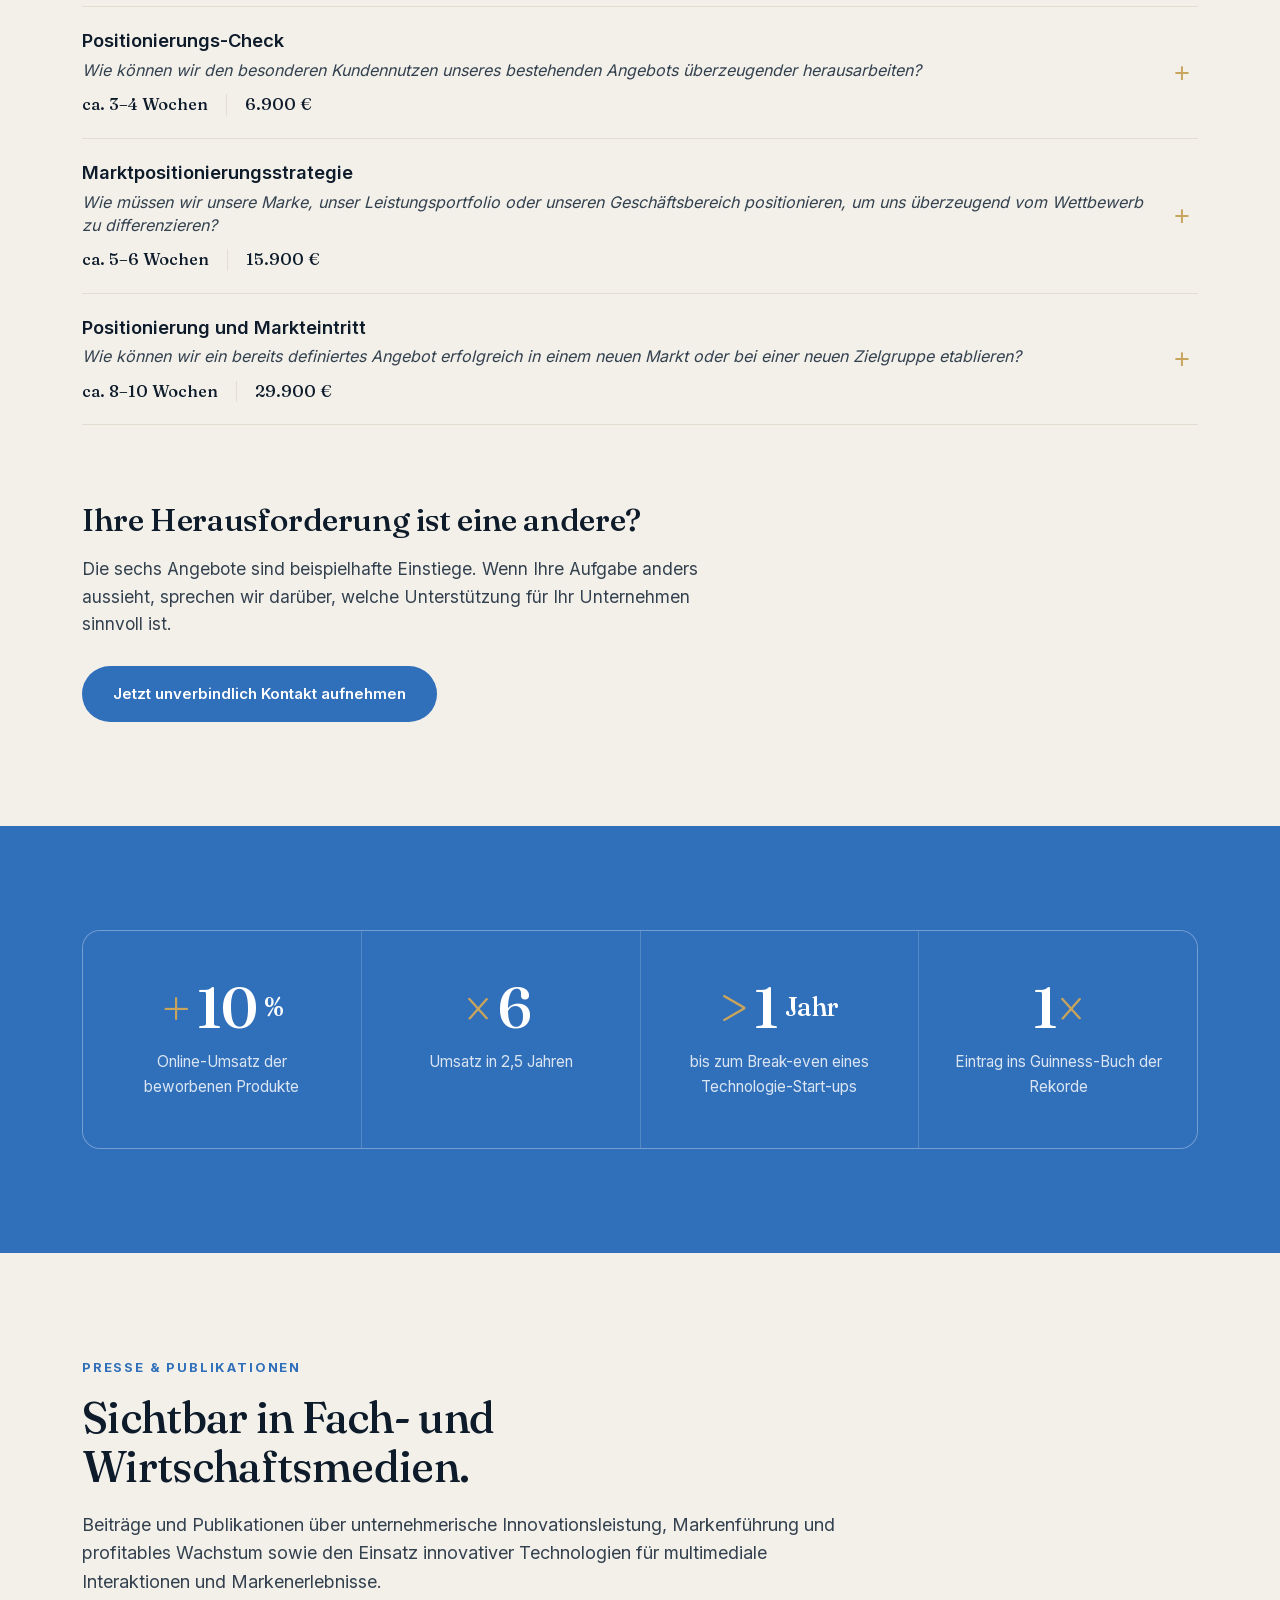
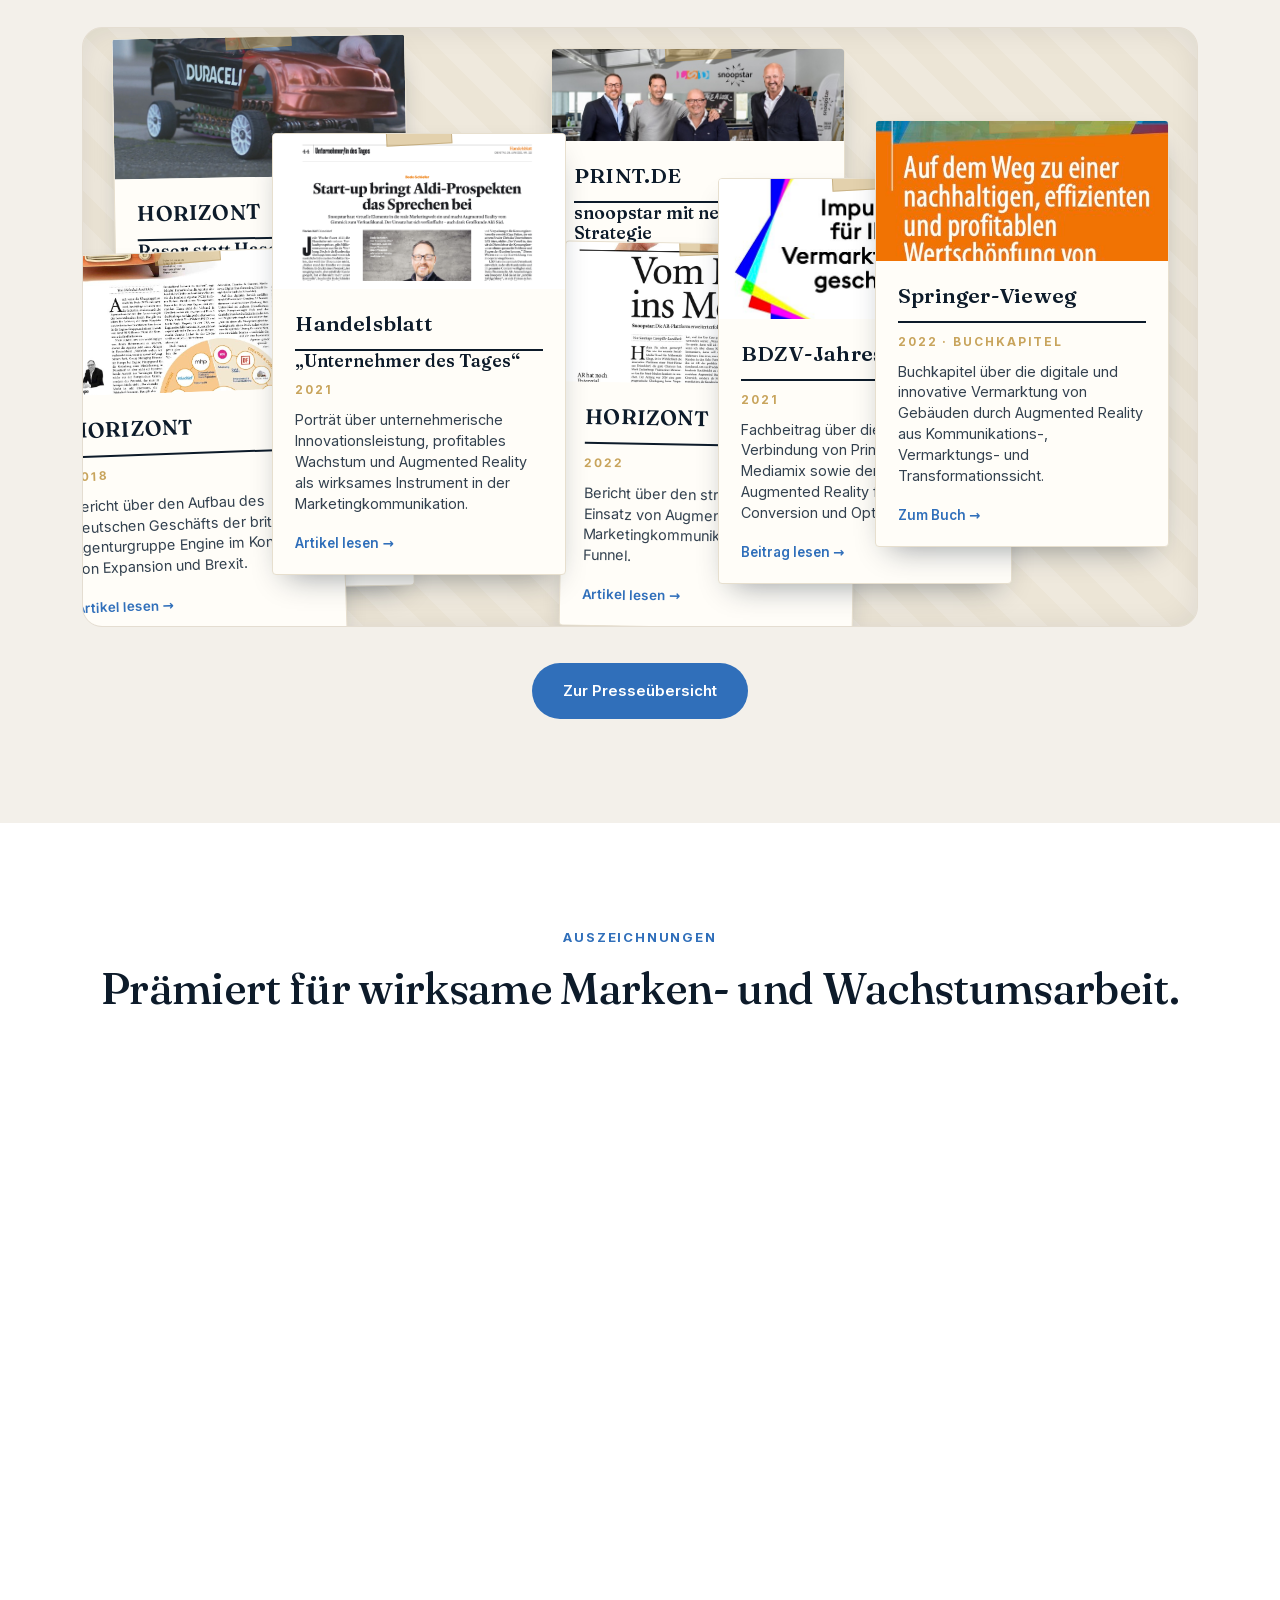
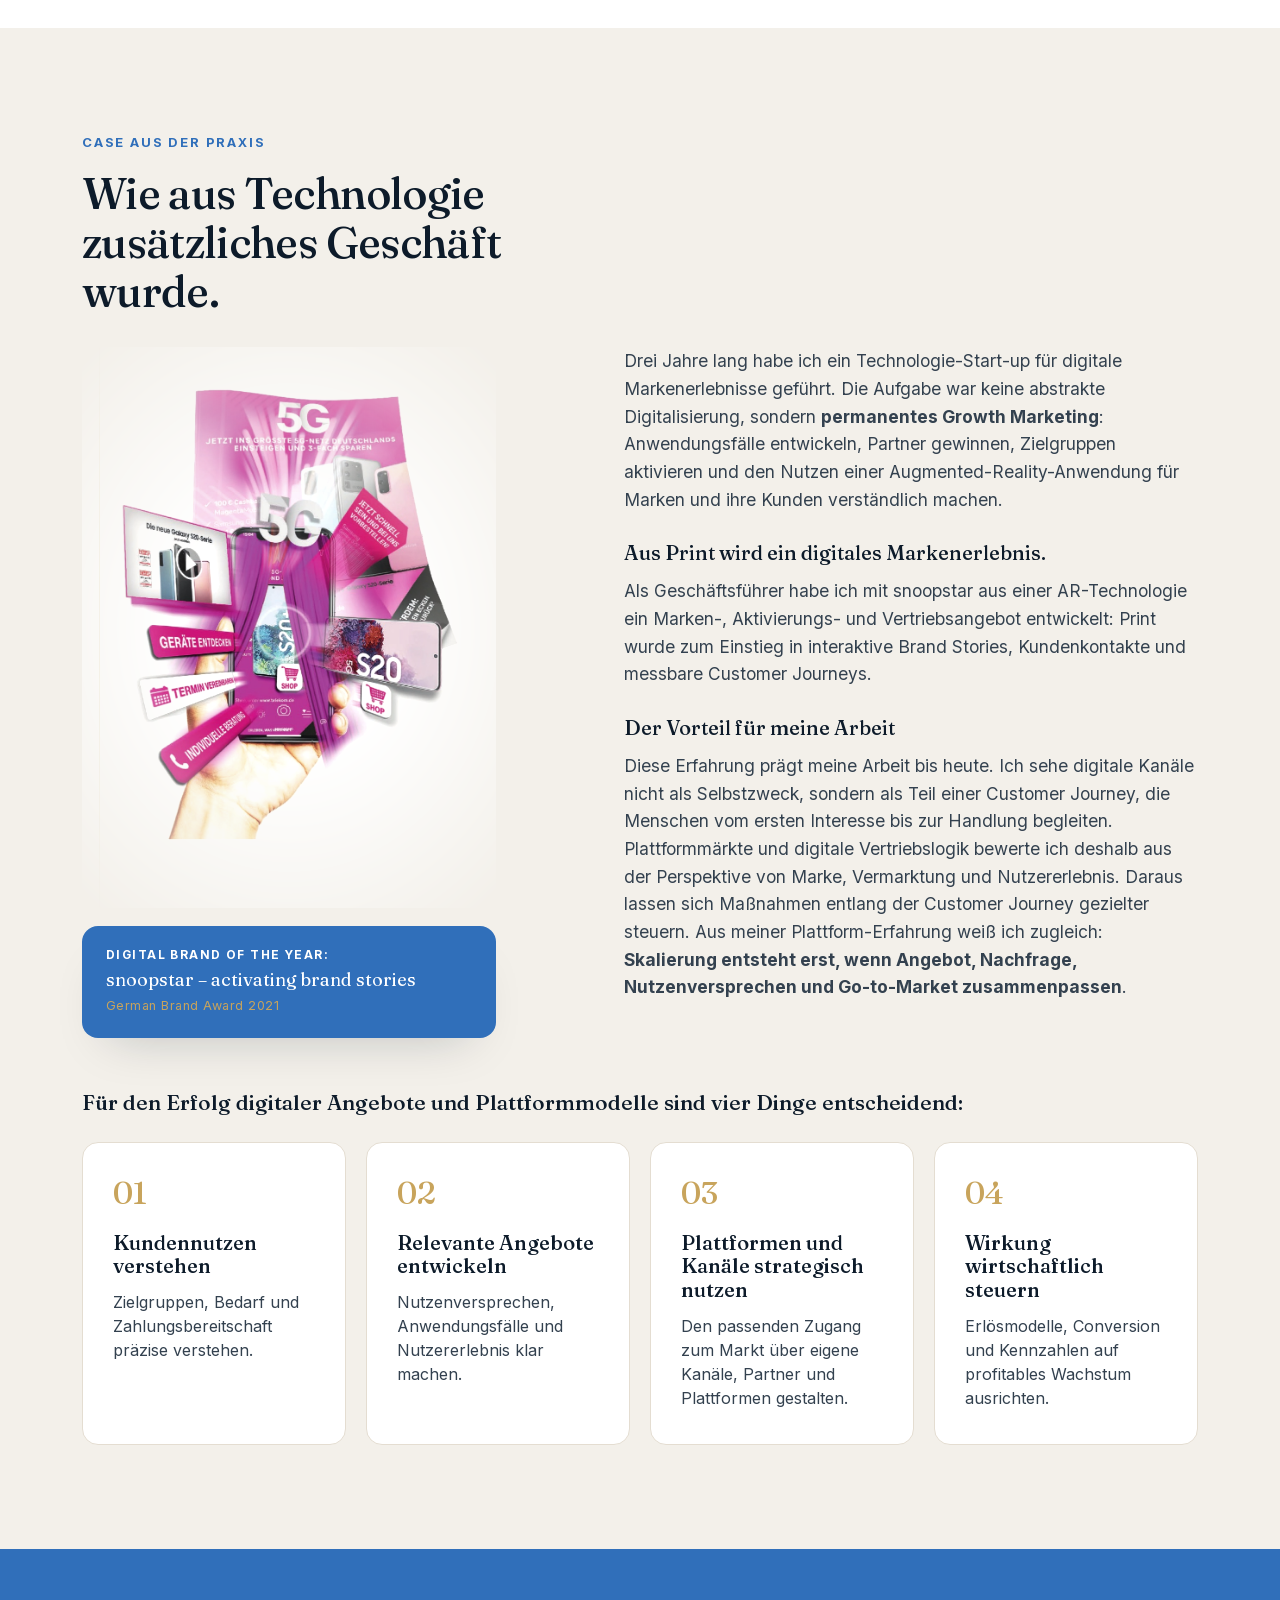
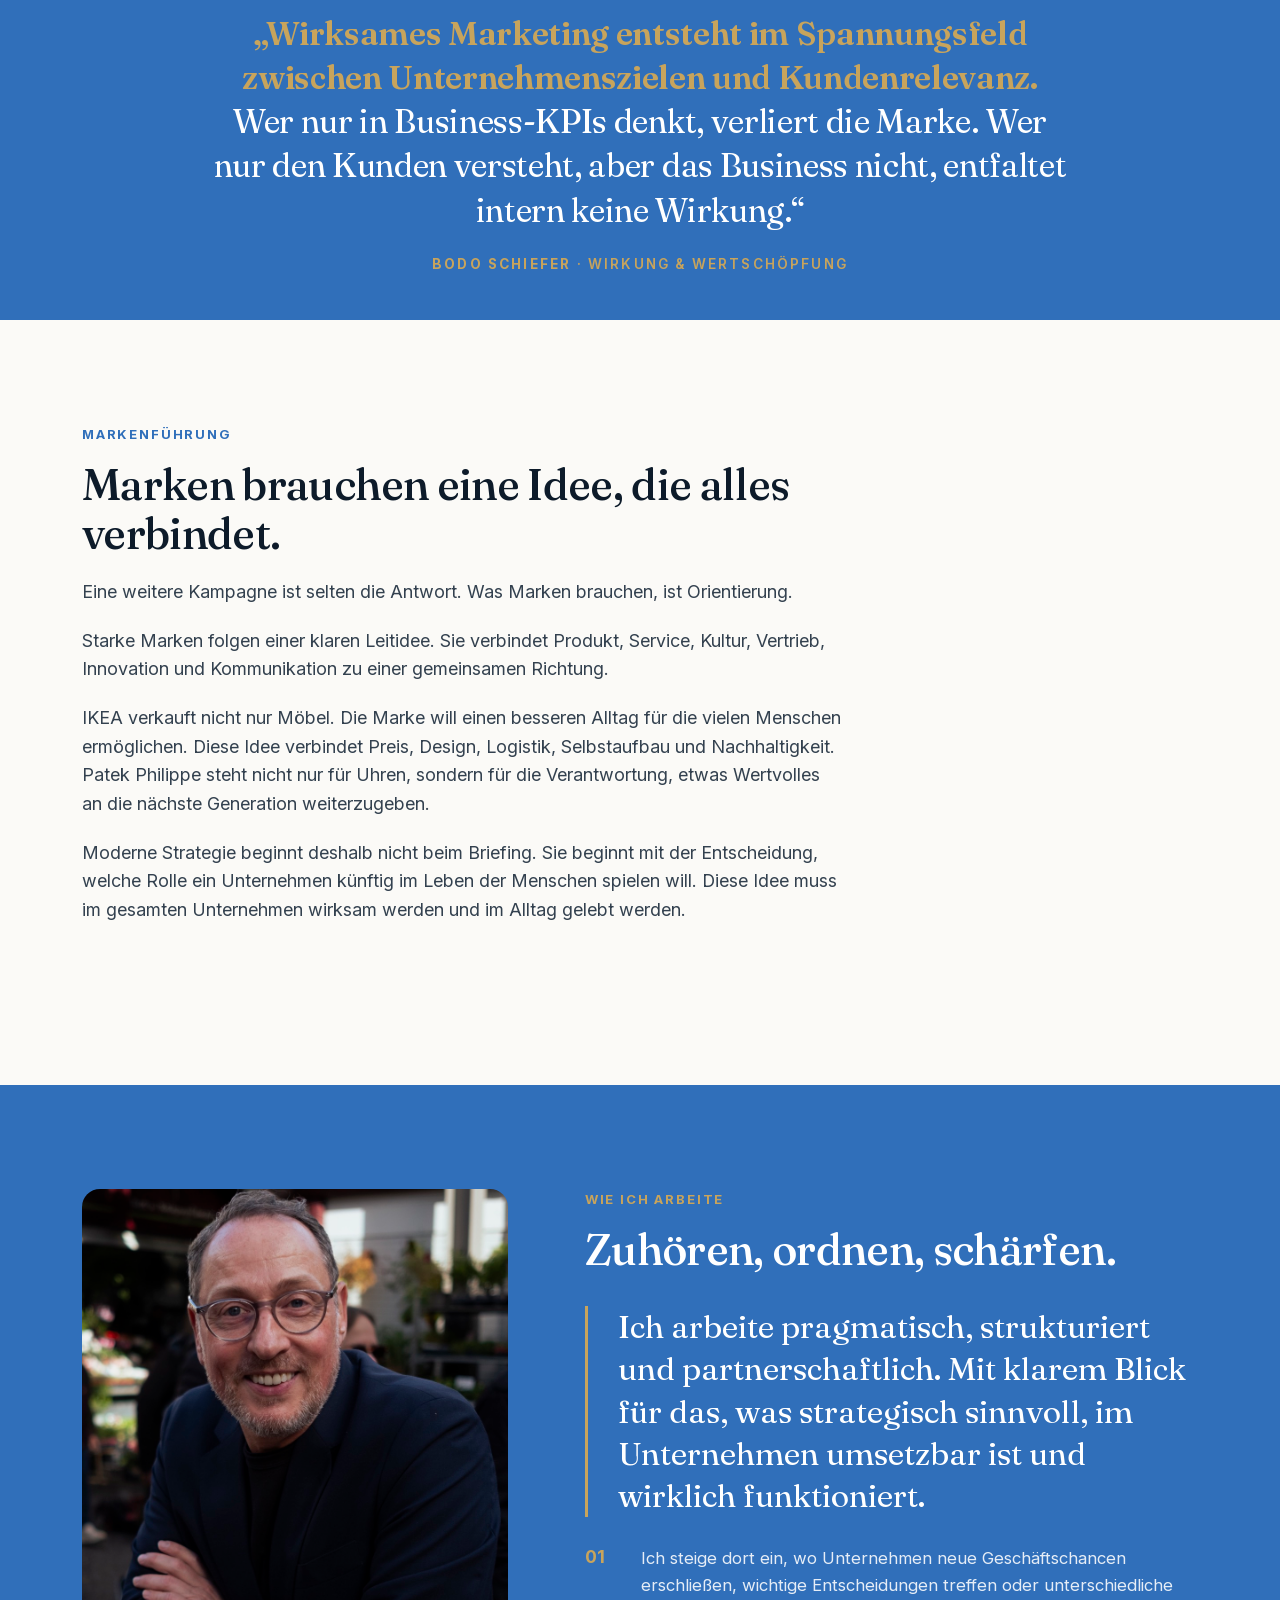
==== commit 6ea420dc: "Logoteppich animiert" ====
--- a/index.html
+++ b/index.html
@@ -384,9 +384,9 @@
     .mandate-panel--left .mandate-label::after,.mandate-panel--right .mandate-label::after{transition:background-color .32s ease}
     .mandate-label.is-spotlight-label::after{background:var(--accent)}
     .mandate-logos{overflow:hidden}
-    .mandate-spotlight{display:block;position:absolute;z-index:3;left:0;right:0;top:var(--spot-top,0%);height:var(--spot-height,0%);opacity:0;box-shadow:0 0 42px 9999px rgba(13,27,42,.10);pointer-events:none;transition:top .55s cubic-bezier(.4,0,.2,1),height .55s cubic-bezier(.4,0,.2,1),opacity .24s ease,background .24s ease,box-shadow .24s ease}
-    .mandate-logos.is-spotlight-active .mandate-spotlight{opacity:1}
-    .mandate-logos.is-spotlight-idle .mandate-spotlight{opacity:1;background:rgba(13,27,42,.10);box-shadow:none}
+    .mandate-spotlight{display:block;position:absolute;z-index:3;left:0;right:0;background:rgba(13,27,42,.10);pointer-events:none;transition:top .55s cubic-bezier(.4,0,.2,1),height .55s cubic-bezier(.4,0,.2,1)}
+    .mandate-spotlight--top{top:0;height:var(--spot-top,0%)}
+    .mandate-spotlight--bottom{top:var(--spot-bottom,0%);bottom:0}
   }
   .mandate-panel--mobile{display:none}
   @media(max-width:640px){
@@ -661,7 +661,8 @@
         <span class="mandate-label" style="--x:6.797%;--y:86.669%">Kultur &amp; Entertainment</span>
         <span class="mandate-label" style="--x:6.863%;--y:93.087%">Öffentlicher Sektor &amp; Verbände</span>
       </div>
-      <span class="mandate-spotlight" aria-hidden="true"></span>
+      <span class="mandate-spotlight mandate-spotlight--top" aria-hidden="true"></span>
+      <span class="mandate-spotlight mandate-spotlight--bottom" aria-hidden="true"></span>
     </div>
   </div>
 </section>
@@ -1264,8 +1265,8 @@
   /* ---------- MANDATE SPOTLIGHT (DESKTOP) ---------- */
   (function(){
     var grid=document.querySelector('#mandate .mandate-logos');
-    var spotlight=grid&&grid.querySelector('.mandate-spotlight');
-    if(!grid||!spotlight||!window.IntersectionObserver)return;
+    var spotlights=grid&&grid.querySelectorAll('.mandate-spotlight');
+    if(!grid||spotlights.length!==2||!window.IntersectionObserver)return;
     var labels=Array.prototype.slice.call(grid.querySelectorAll('[data-spot-zone]'));
     var motion=window.matchMedia('(min-width: 641px) and (prefers-reduced-motion: no-preference)');
     var zones=[
@@ -1276,28 +1277,25 @@
     ];
     var visible=false,activeZone=-1,raf=0;
     function clear(){
-      grid.classList.remove('is-spotlight-active','is-spotlight-idle');
       grid.style.removeProperty('--spot-top');
-      grid.style.removeProperty('--spot-height');
+      grid.style.removeProperty('--spot-bottom');
       labels.forEach(function(label){label.classList.remove('is-spotlight-label')});
       activeZone=-1;
     }
-    function dim(){
-      if(activeZone===-2)return;
-      grid.style.setProperty('--spot-top','0%');
-      grid.style.setProperty('--spot-height','100%');
-      grid.classList.remove('is-spotlight-active');
-      grid.classList.add('is-spotlight-idle');
+    function dim(direction){
+      var state=direction==='after'?-3:-2;
+      if(activeZone===state)return;
+      var edge=direction==='after'?'100%':'0%';
+      grid.style.setProperty('--spot-top',edge);
+      grid.style.setProperty('--spot-bottom',edge);
       labels.forEach(function(label){label.classList.remove('is-spotlight-label')});
-      activeZone=-2;
+      activeZone=state;
     }
     function setZone(index){
       if(index===activeZone)return;
       var zone=zones[index];
       grid.style.setProperty('--spot-top',zone.top+'%');
-      grid.style.setProperty('--spot-height',(zone.bottom-zone.top)+'%');
-      grid.classList.remove('is-spotlight-idle');
-      grid.classList.add('is-spotlight-active');
+      grid.style.setProperty('--spot-bottom',zone.bottom+'%');
       labels.forEach(function(label){label.classList.toggle('is-spotlight-label',Number(label.getAttribute('data-spot-zone'))===index)});
       activeZone=index;
     }
@@ -1306,7 +1304,8 @@
       if(!visible||!motion.matches)return;
       var rect=grid.getBoundingClientRect();
       var focus=window.innerHeight*.56;
-      if(focus<rect.top||focus>rect.bottom){dim();return}
+      if(focus<rect.top){dim('before');return}
+      if(focus>rect.bottom){dim('after');return}
       var progress=Math.max(0,Math.min(99.999,(focus-rect.top)/rect.height*100));
       var index=zones.findIndex(function(zone){return progress<zone.bottom});
       setZone(index<0?zones.length-1:index);
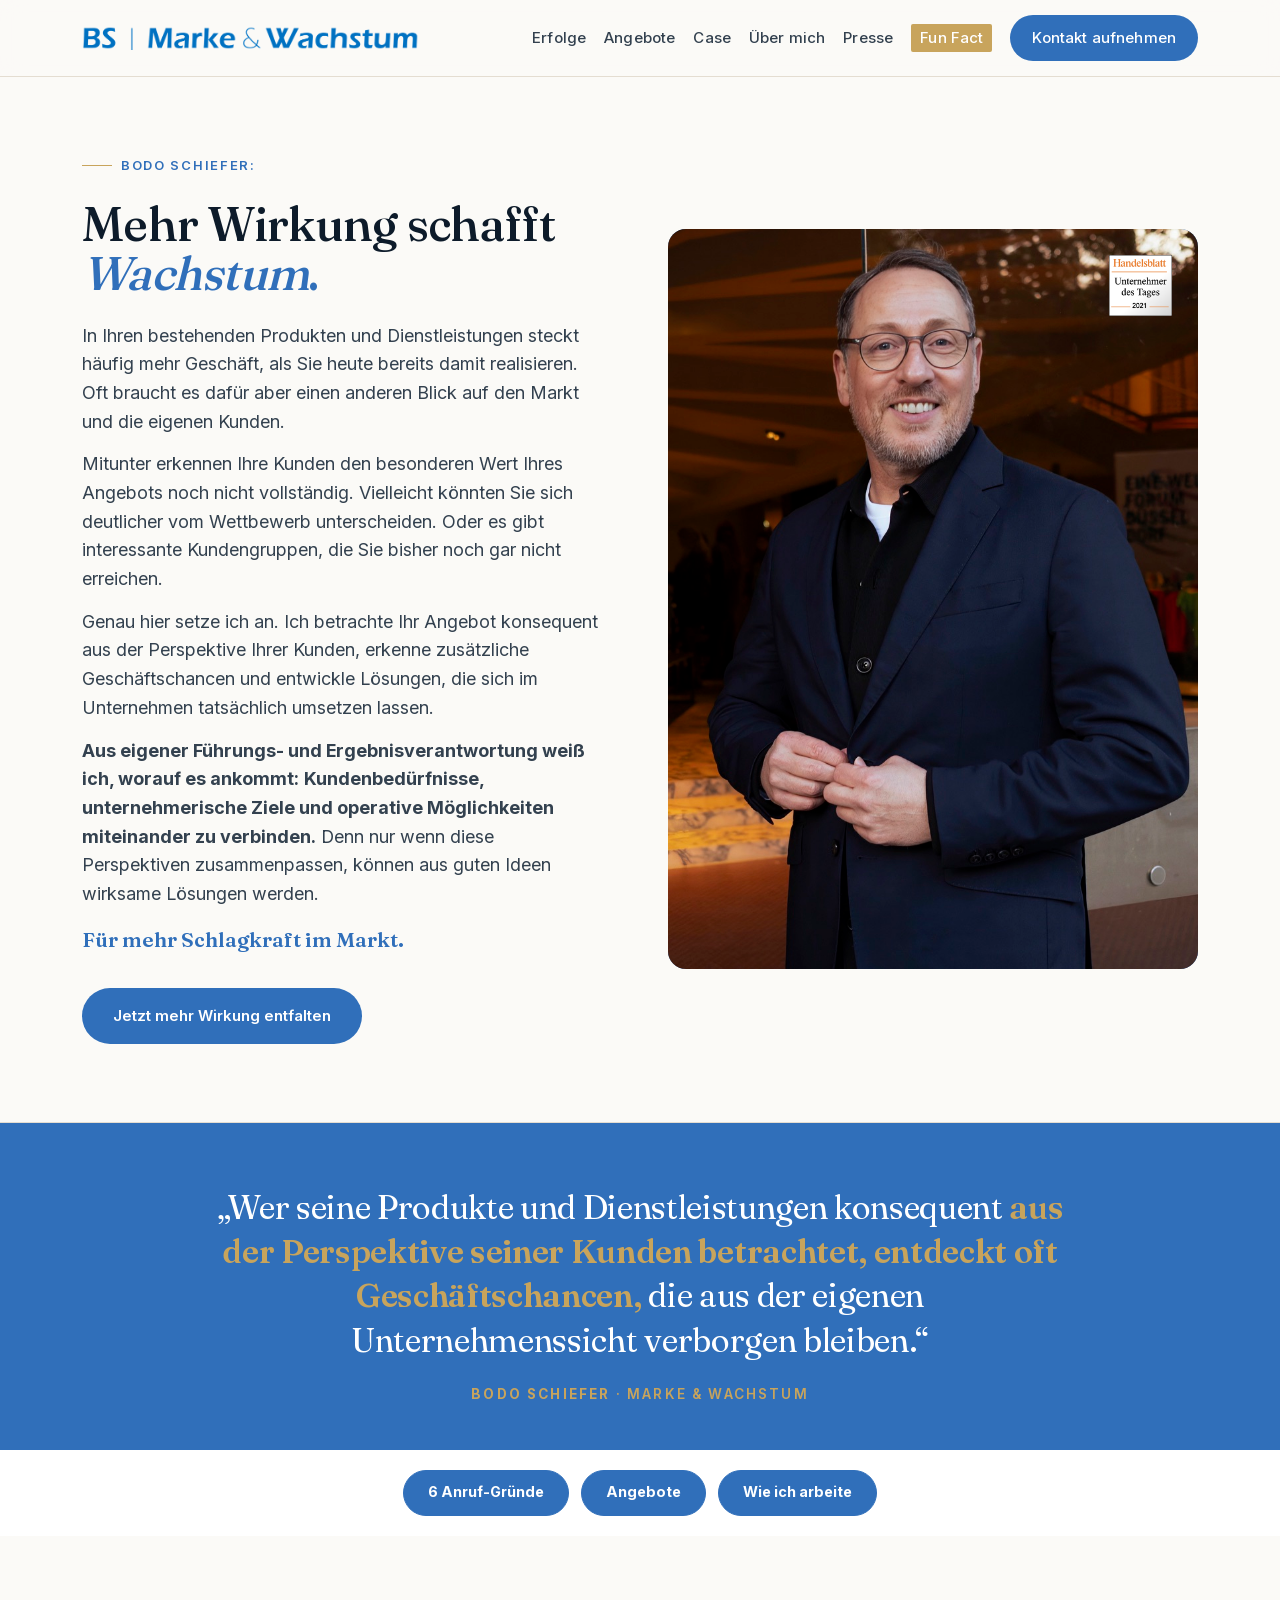
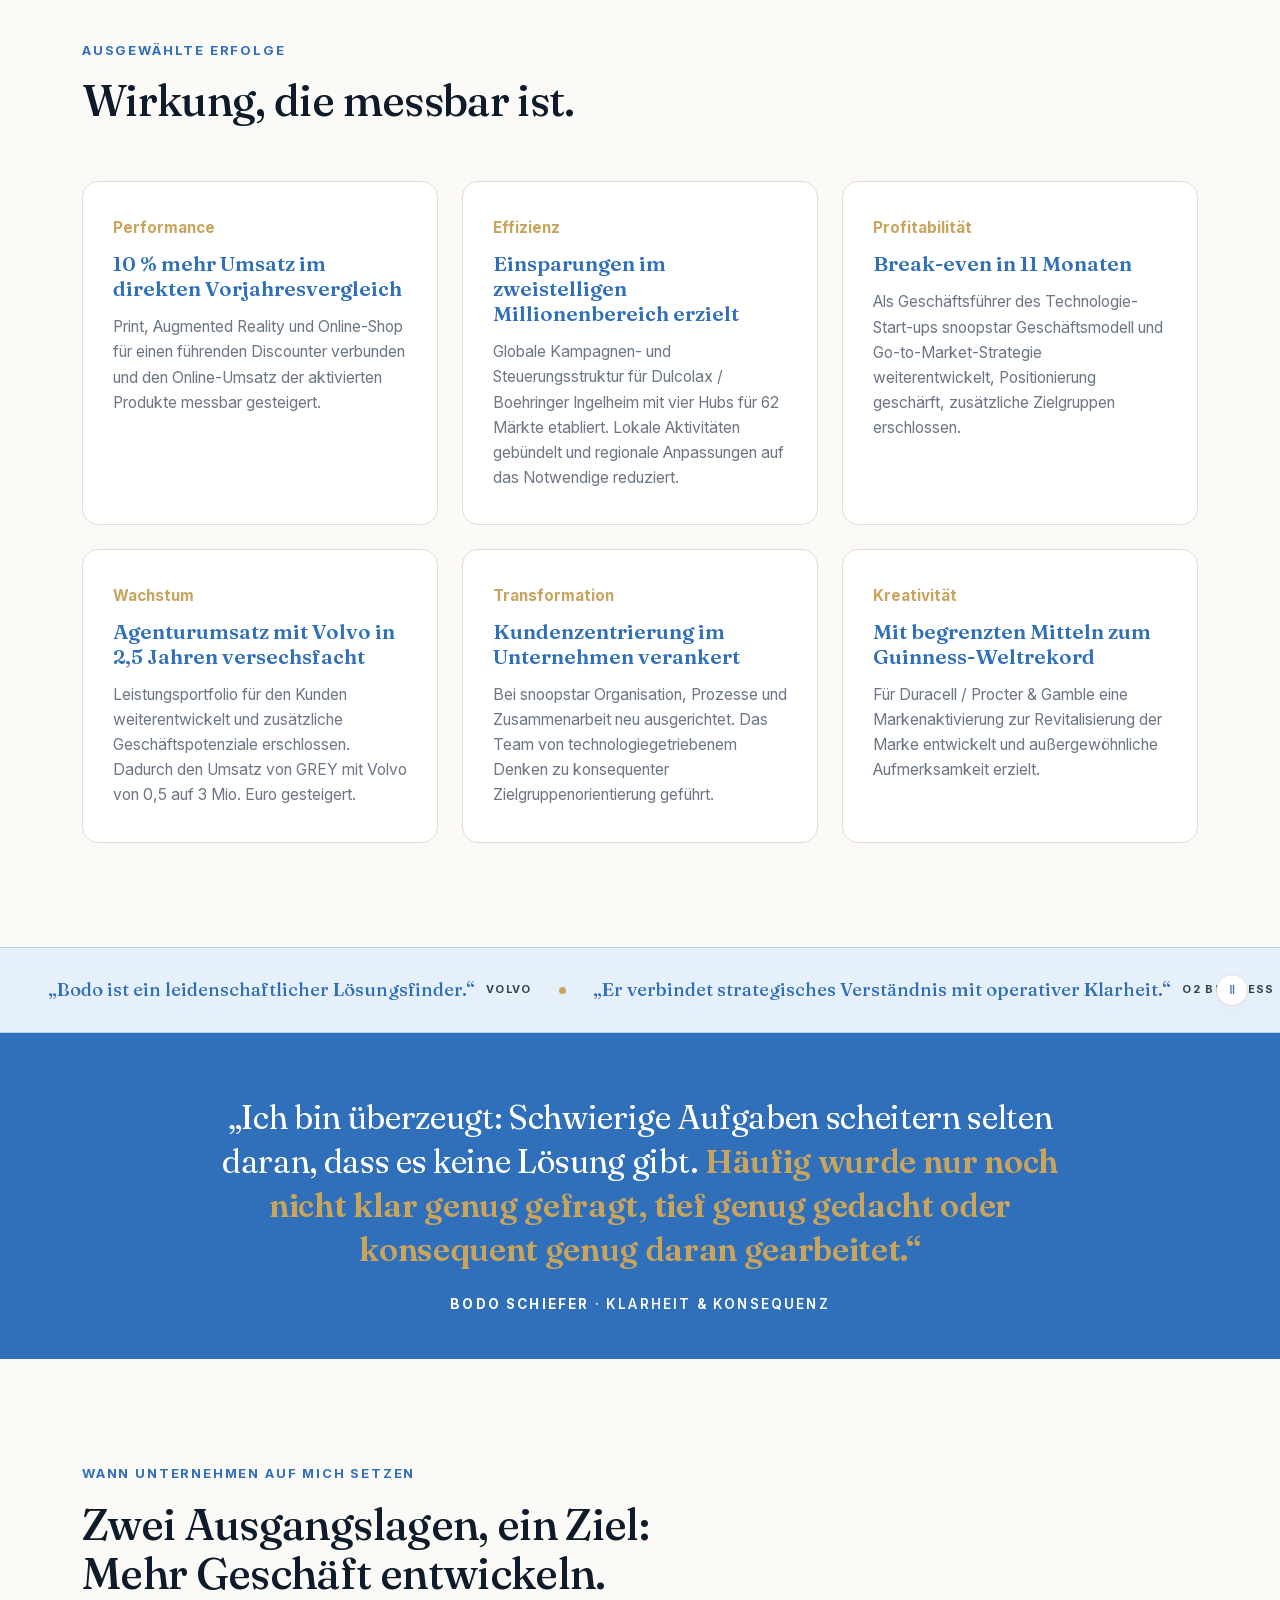
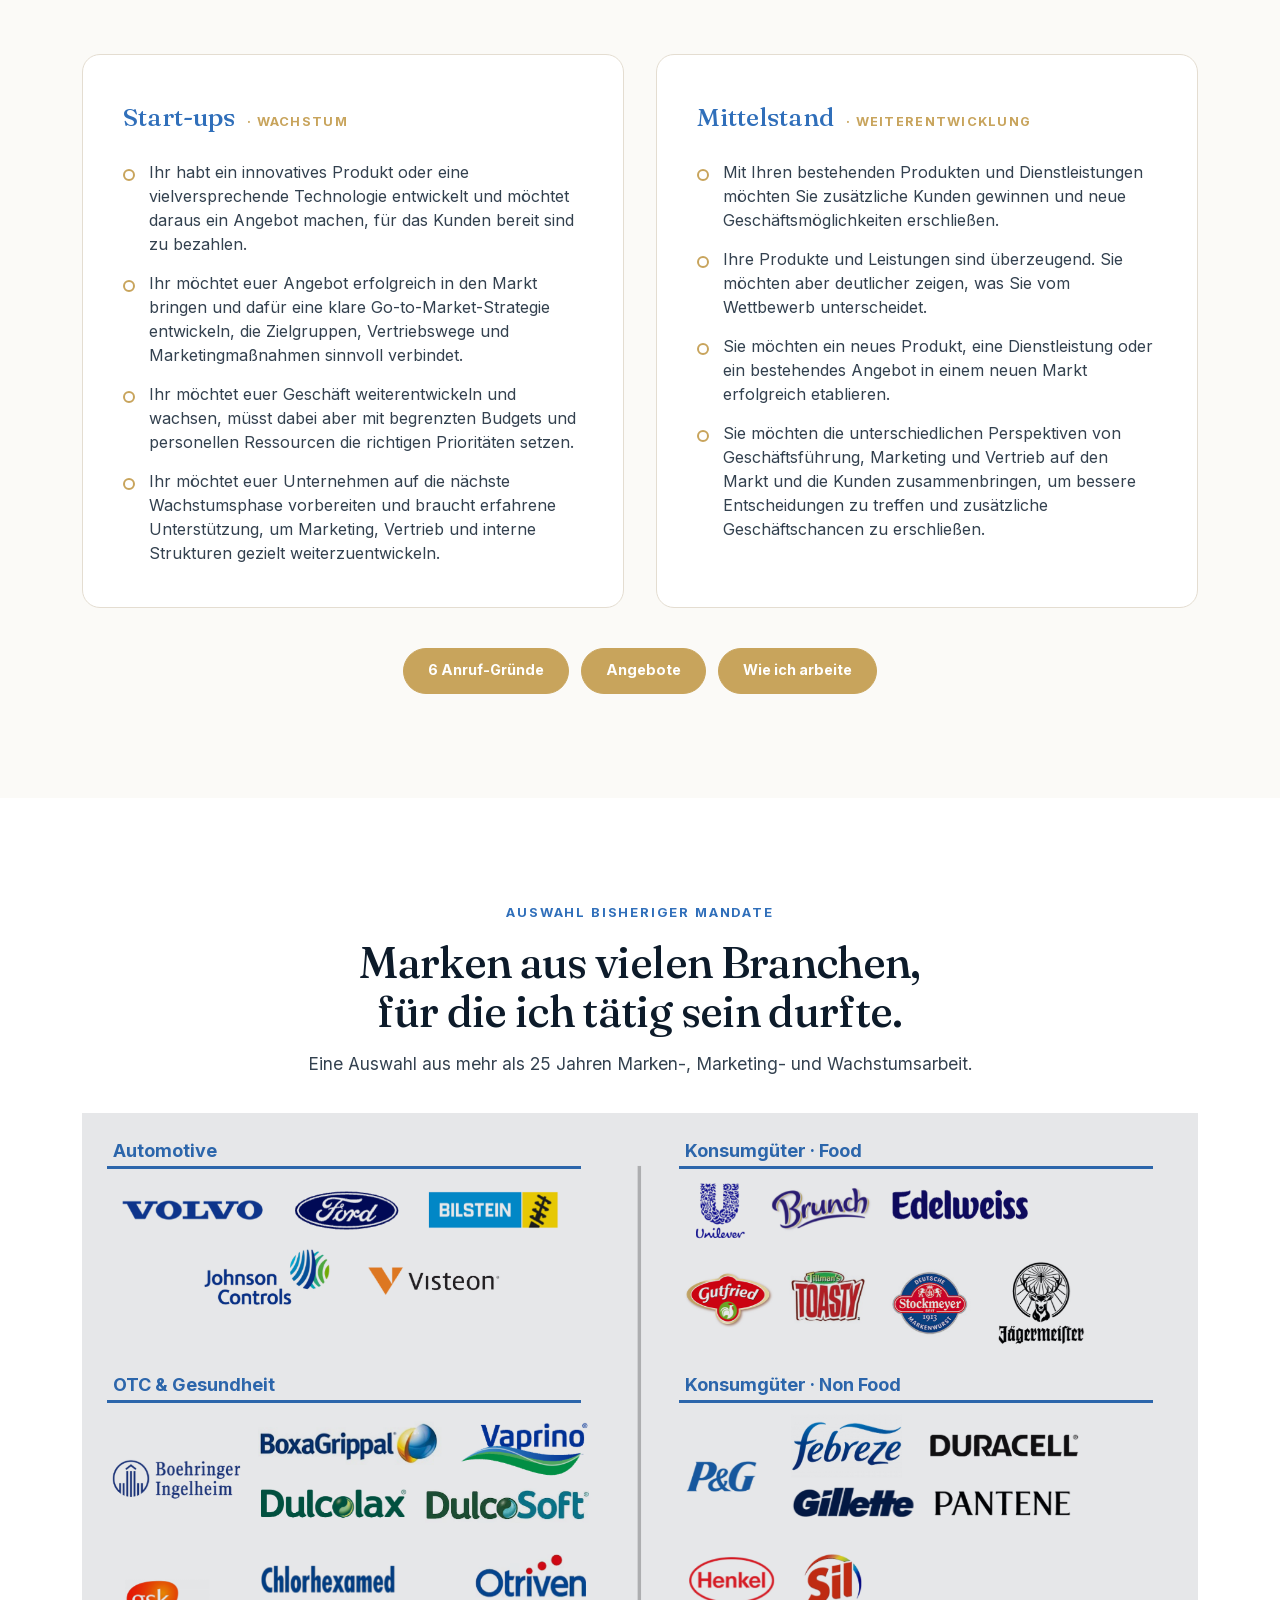
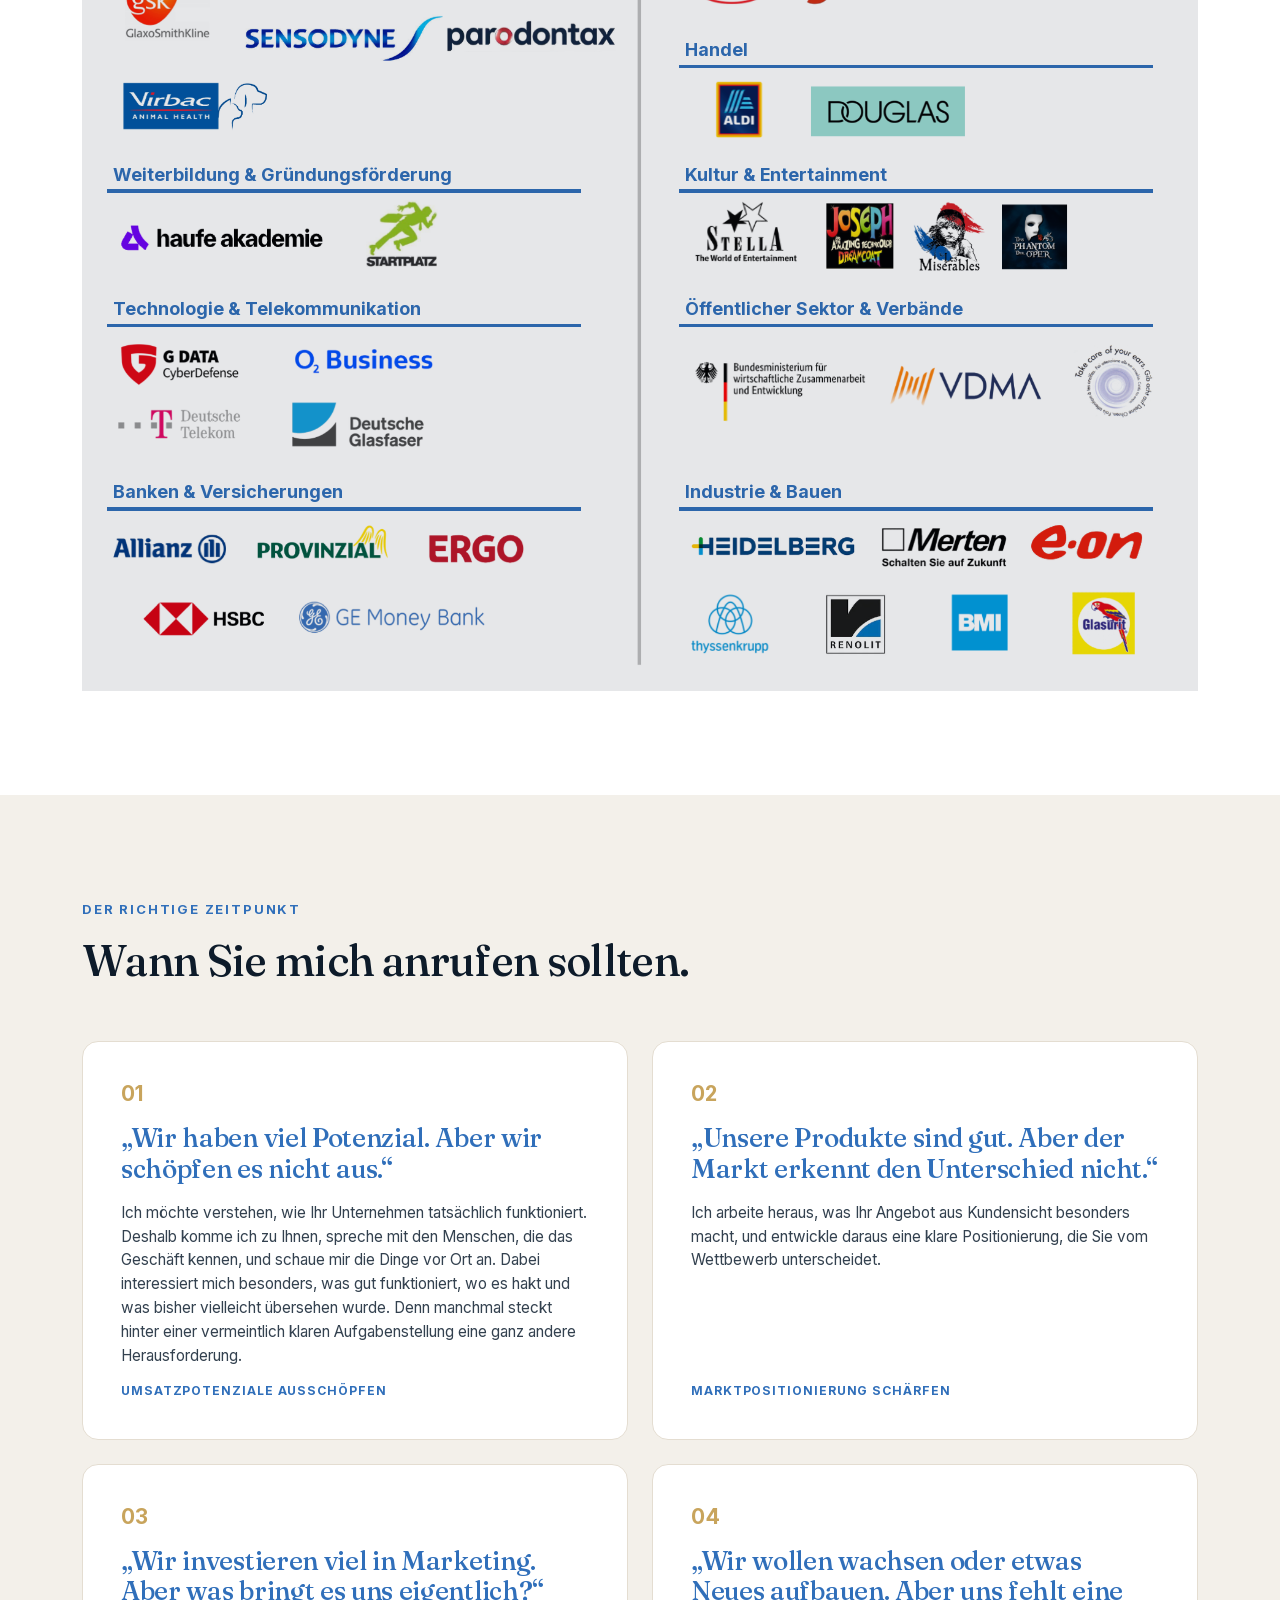
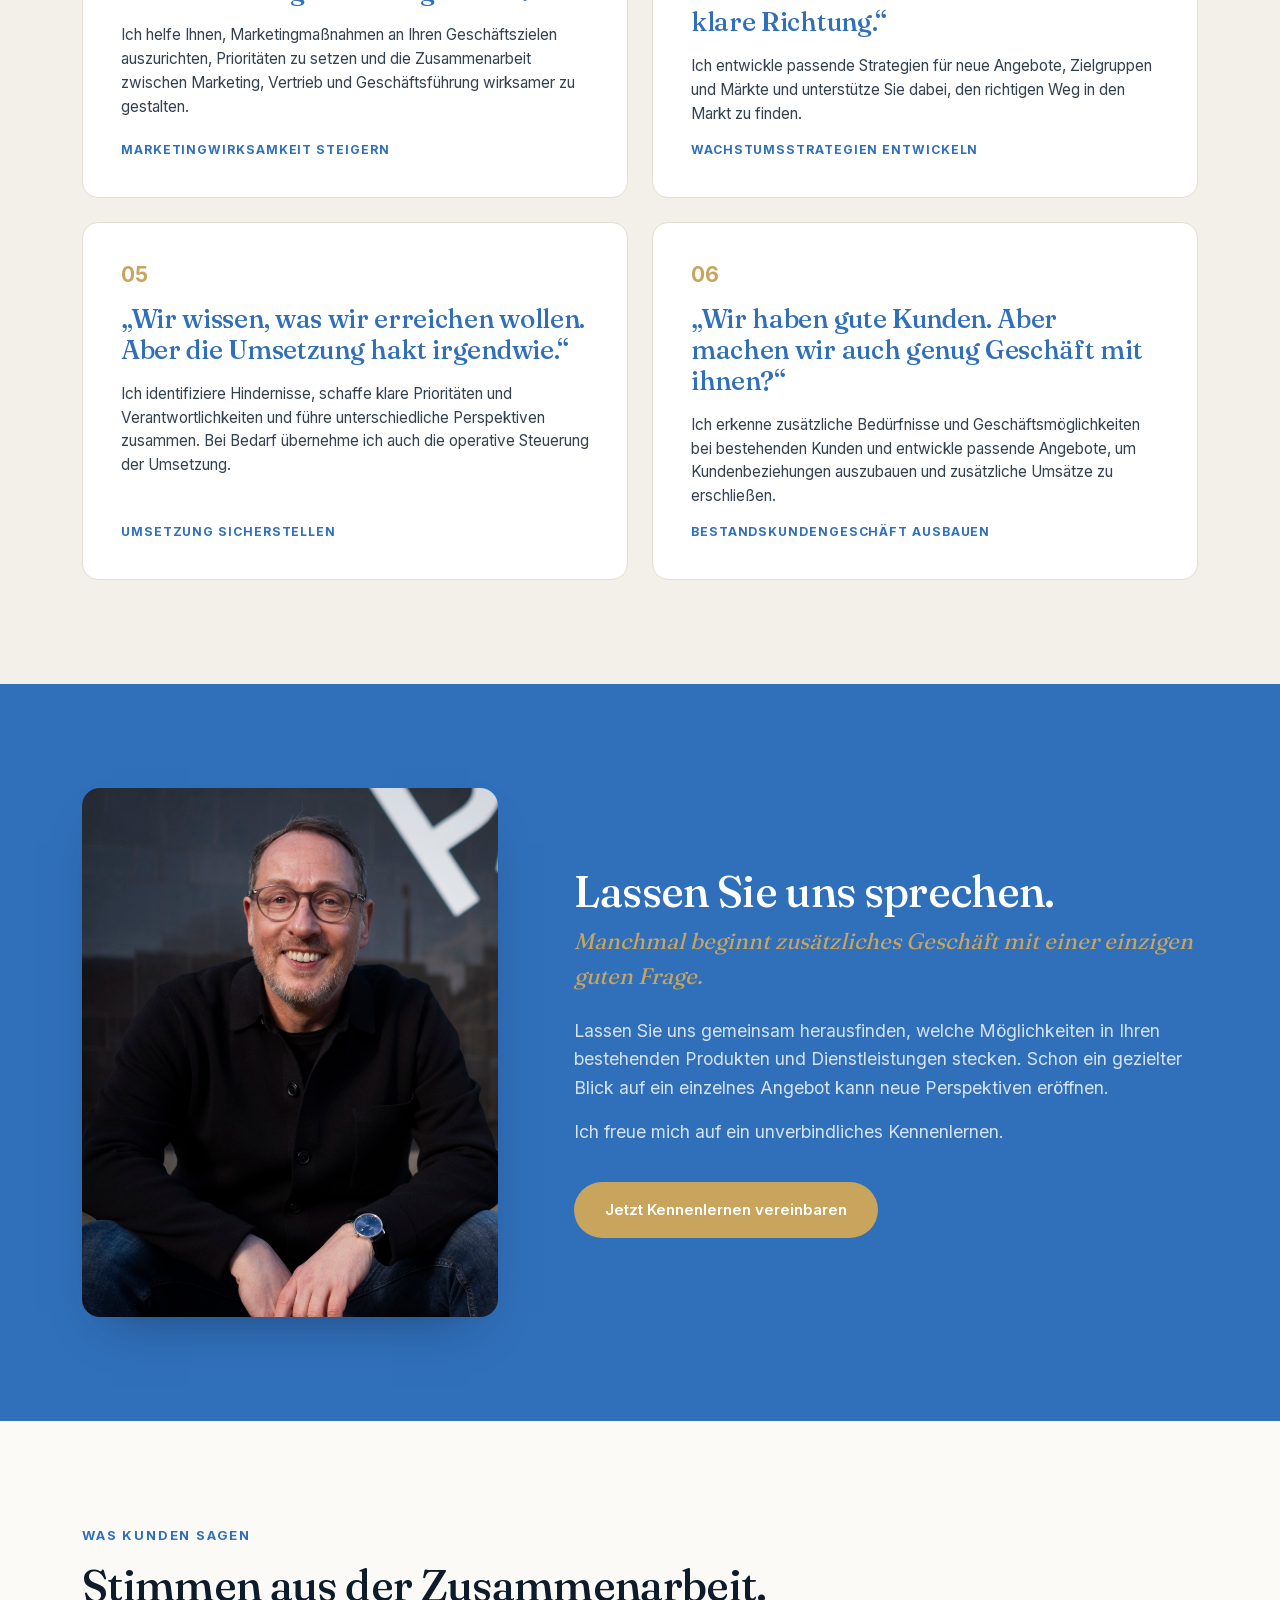
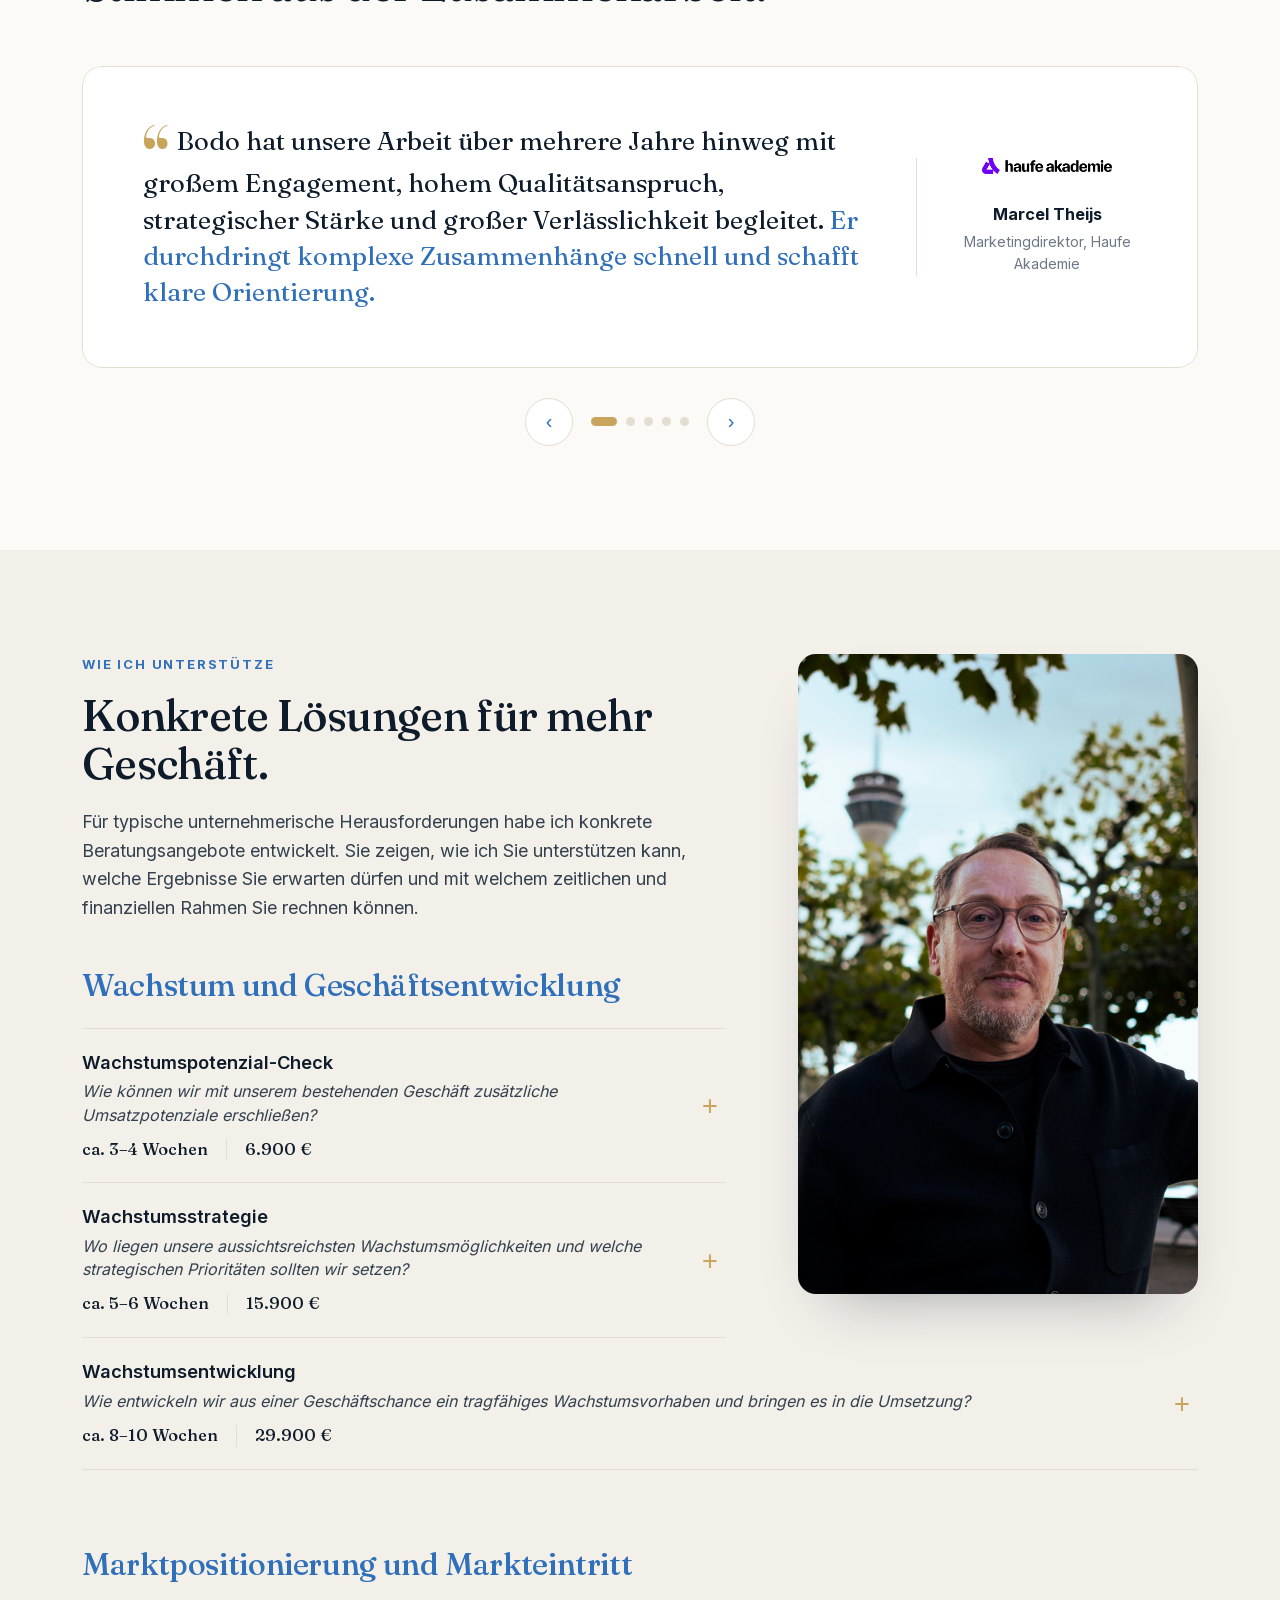
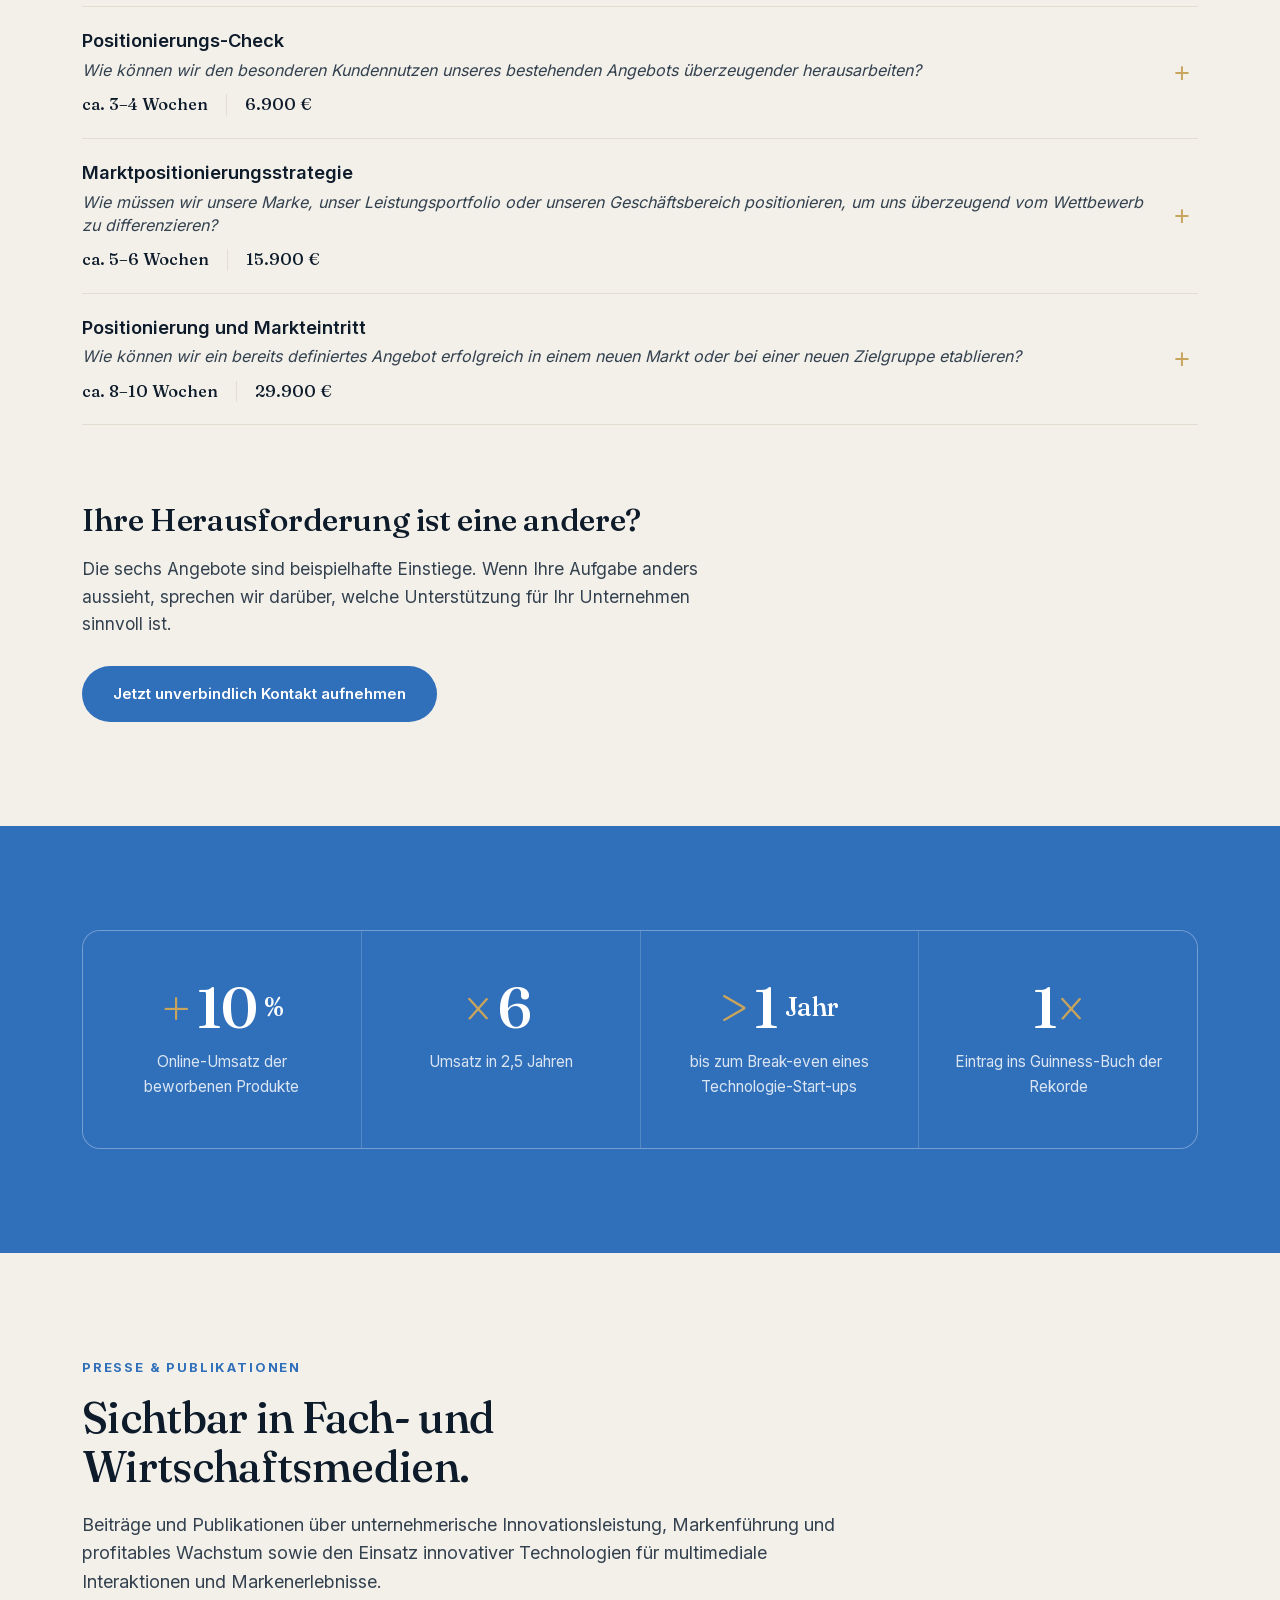
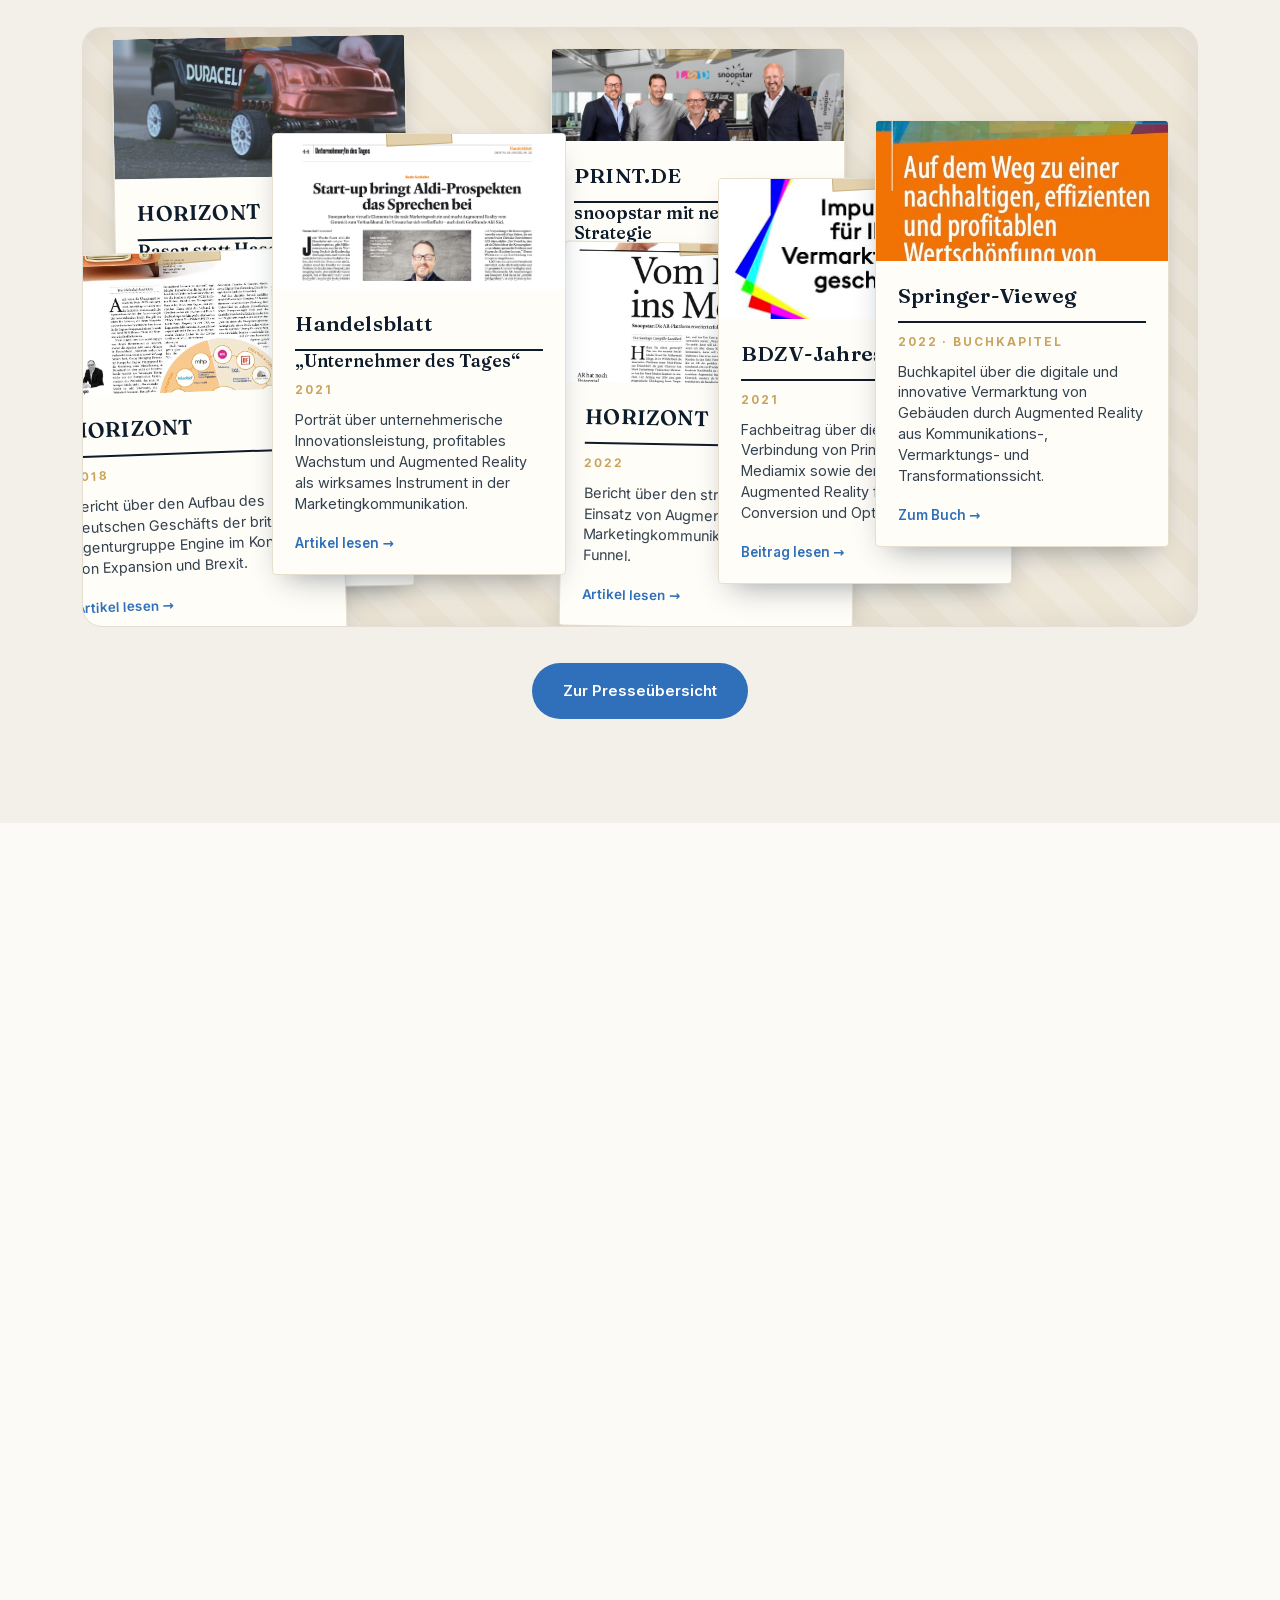
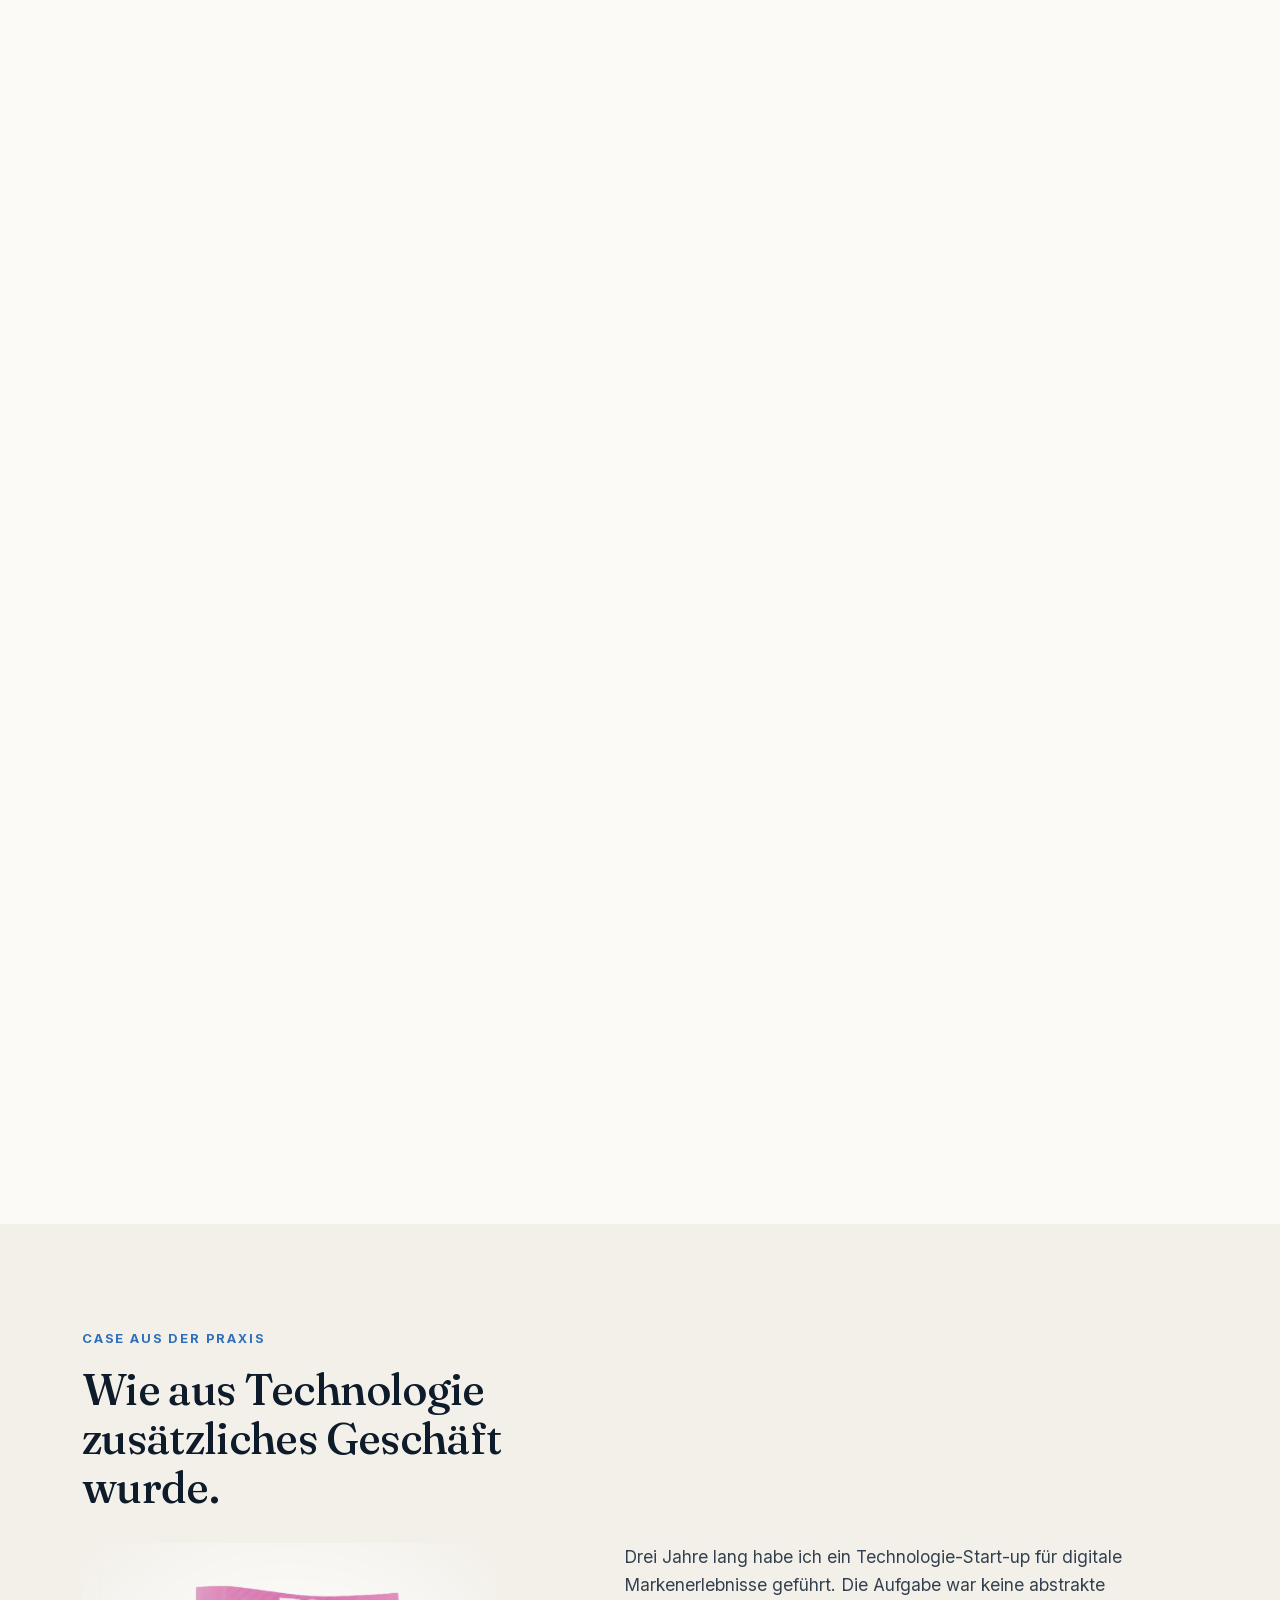
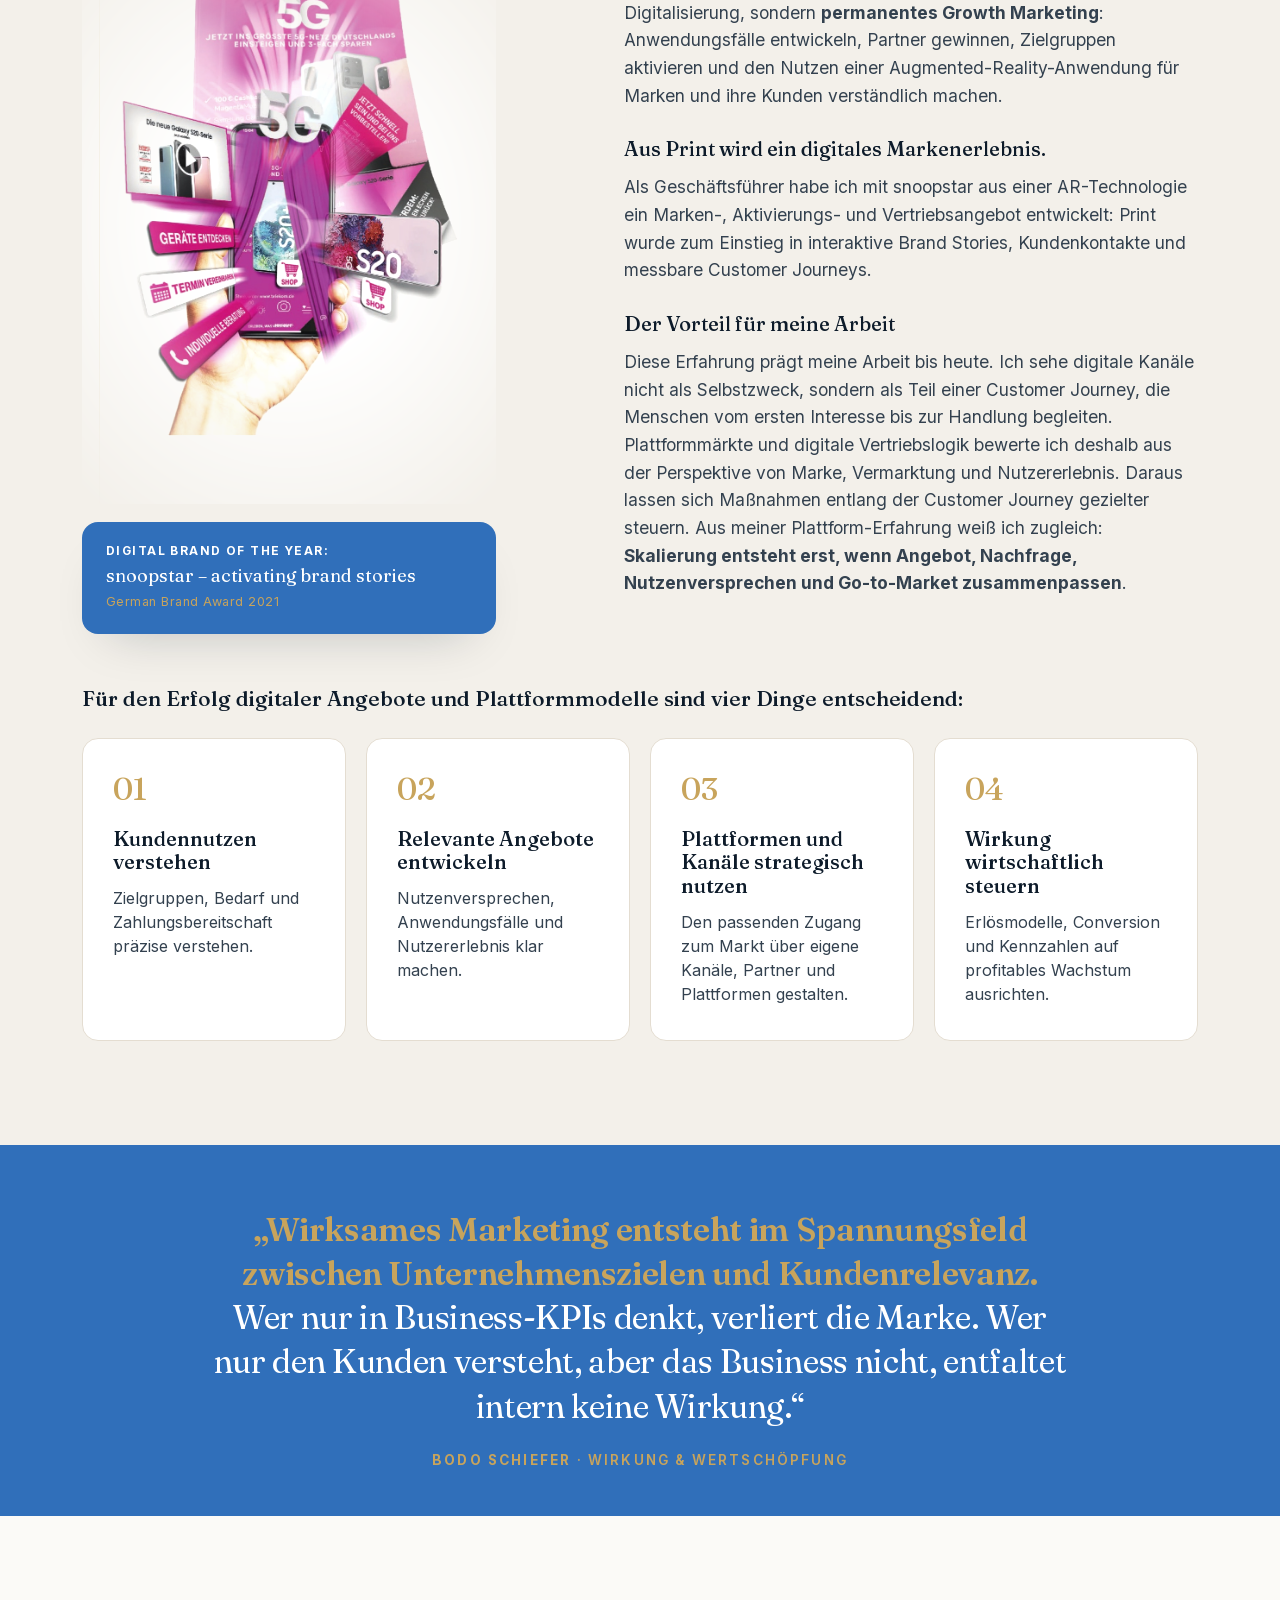
==== commit b5d131f0: "Akzentuiere sechs Anrufgründe beim Hover" ====
--- a/index.html
+++ b/index.html
@@ -224,7 +224,8 @@
   .call-reason{display:grid;grid-template-columns:minmax(0,1fr);grid-template-rows:auto auto 1fr auto;grid-template-areas:"num" "heading" "body" "topic";gap:16px;align-content:stretch;height:100%;background:var(--white);border:1px solid var(--line);border-radius:16px;padding:40px 38px;transition:transform .25s,box-shadow .25s}
   .call-reason:hover{transform:translateY(-4px);box-shadow:0 24px 50px -28px rgba(13,27,42,.25)}
   .call-reason .num{grid-area:num;padding-top:0;color:var(--accent);font-family:var(--sans);font-size:1.3rem;font-weight:700;font-style:normal;letter-spacing:0;line-height:1.2}
-  .call-reason-topic{grid-area:topic;align-self:end;justify-self:start;margin:0;color:var(--accent);font-family:var(--sans);font-size:.76rem;font-weight:700;letter-spacing:.075em;line-height:1.25;text-align:left;text-transform:uppercase}
+  .call-reason-topic{grid-area:topic;align-self:end;justify-self:start;margin:0;color:var(--blue);font-family:var(--sans);font-size:.76rem;font-weight:700;letter-spacing:.075em;line-height:1.25;text-align:left;text-transform:uppercase;transition:color .25s ease}
+  @media(hover:hover) and (pointer:fine){.call-reason:hover .call-reason-topic{color:var(--accent)}}
   .call-reason h3{grid-area:heading;min-width:0;font-family:var(--serif);font-size:clamp(1.32rem,2.05vw,1.68rem);font-weight:500;line-height:1.18;letter-spacing:-.012em;color:var(--blue)}
   .call-reason-toggle{display:none}
   .call-reason-body{grid-area:body;min-width:0;max-width:62ch}
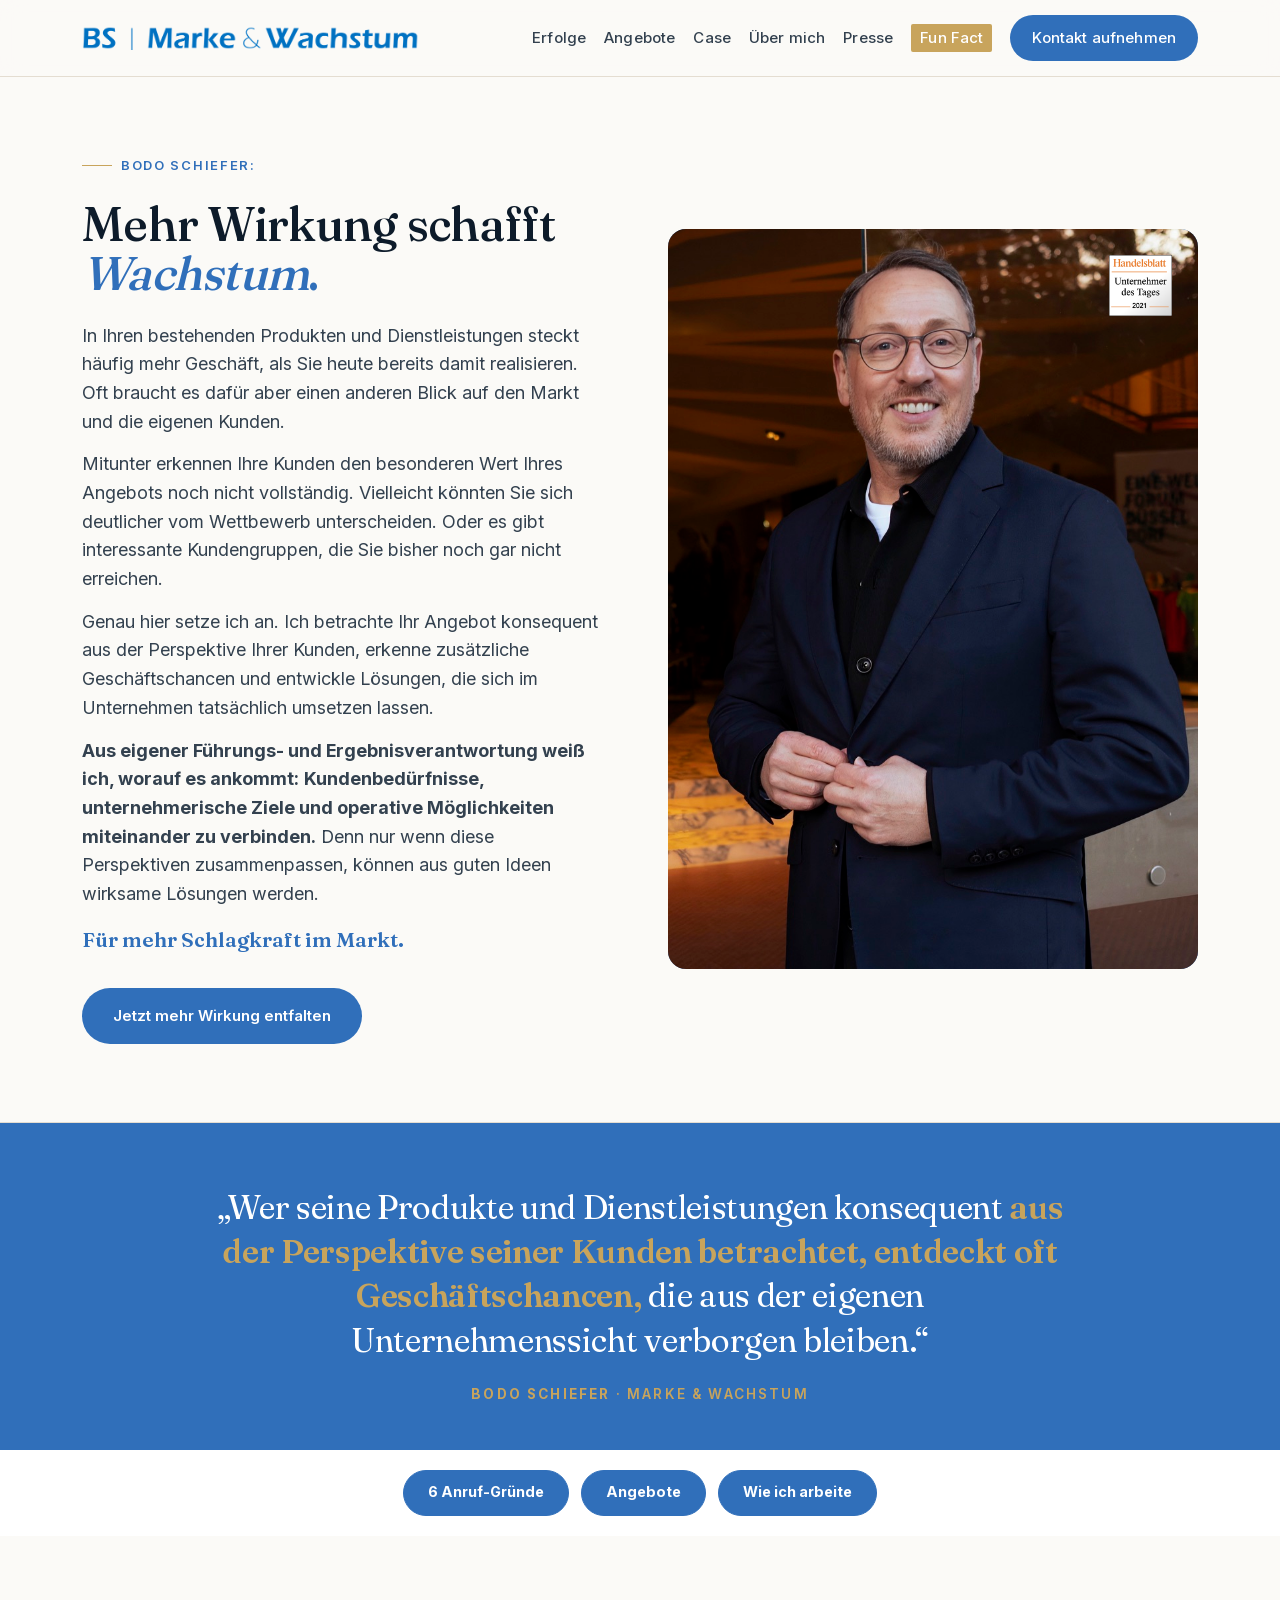
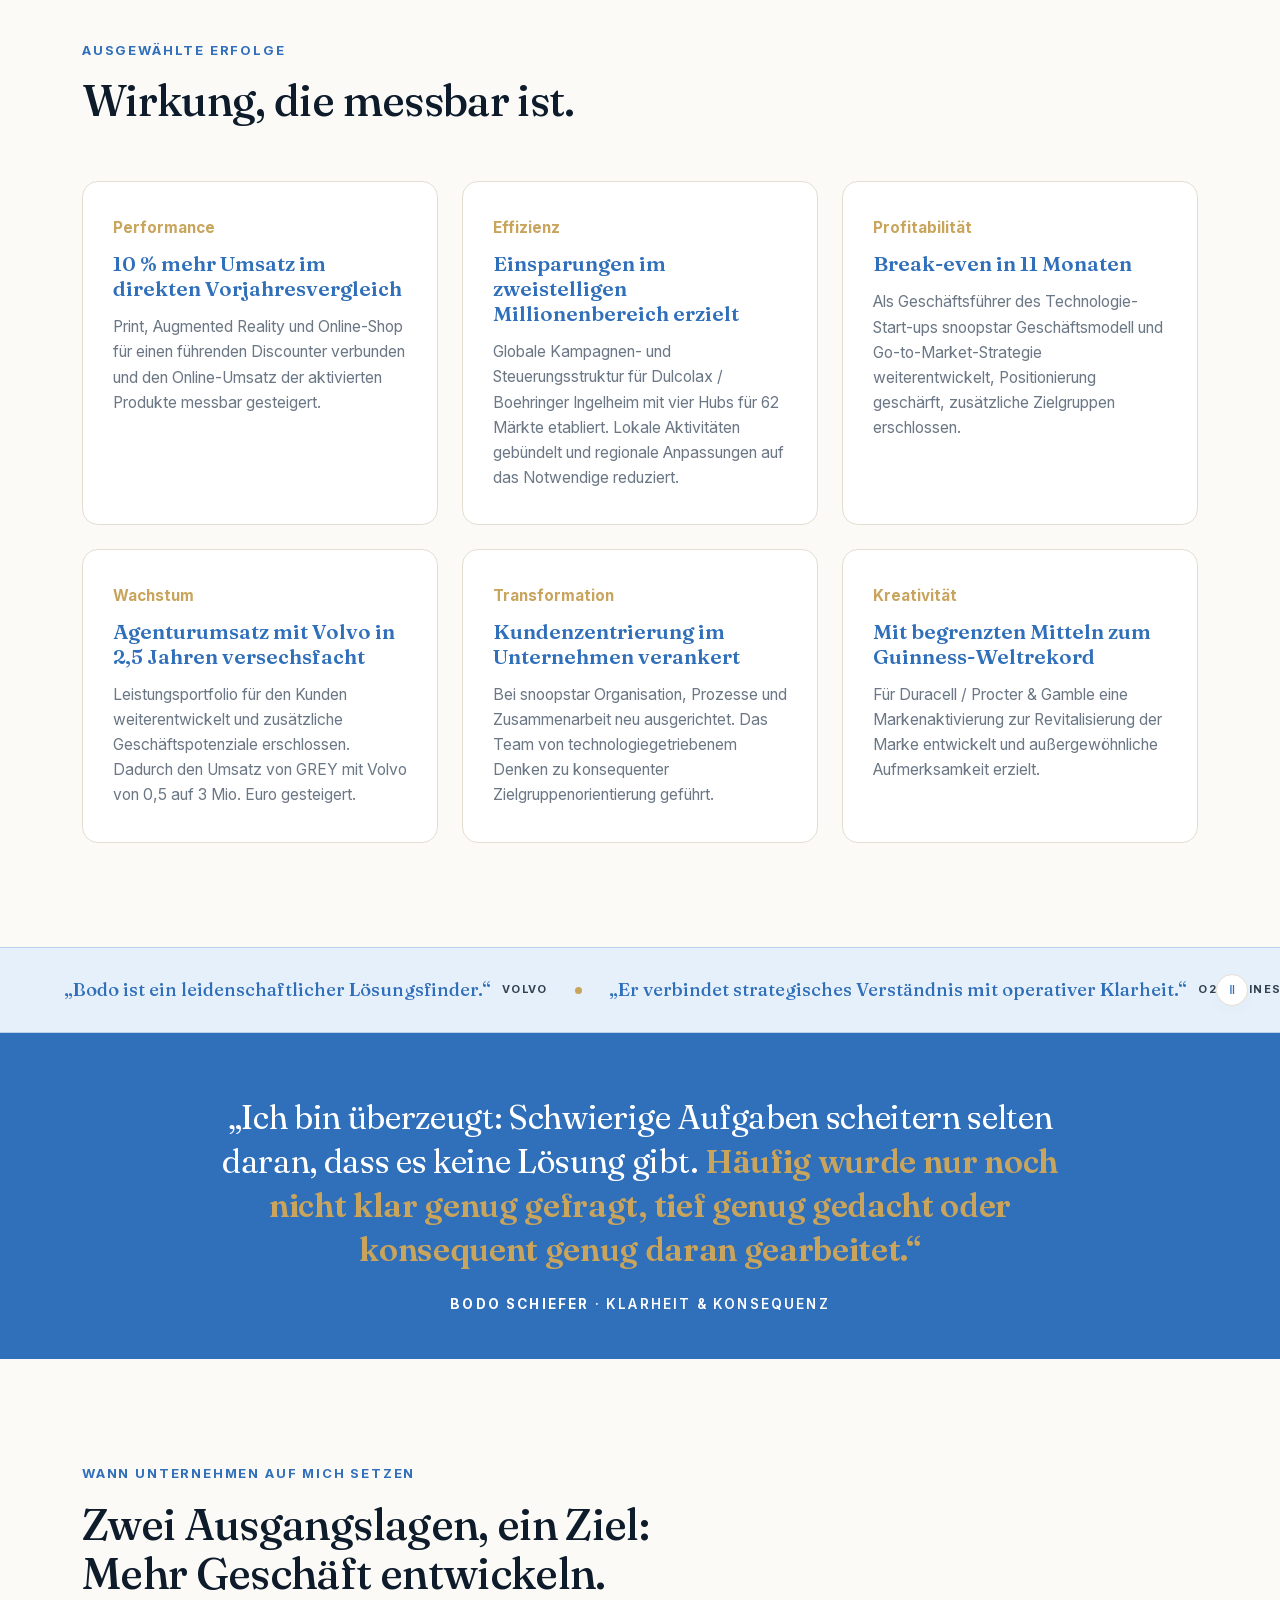
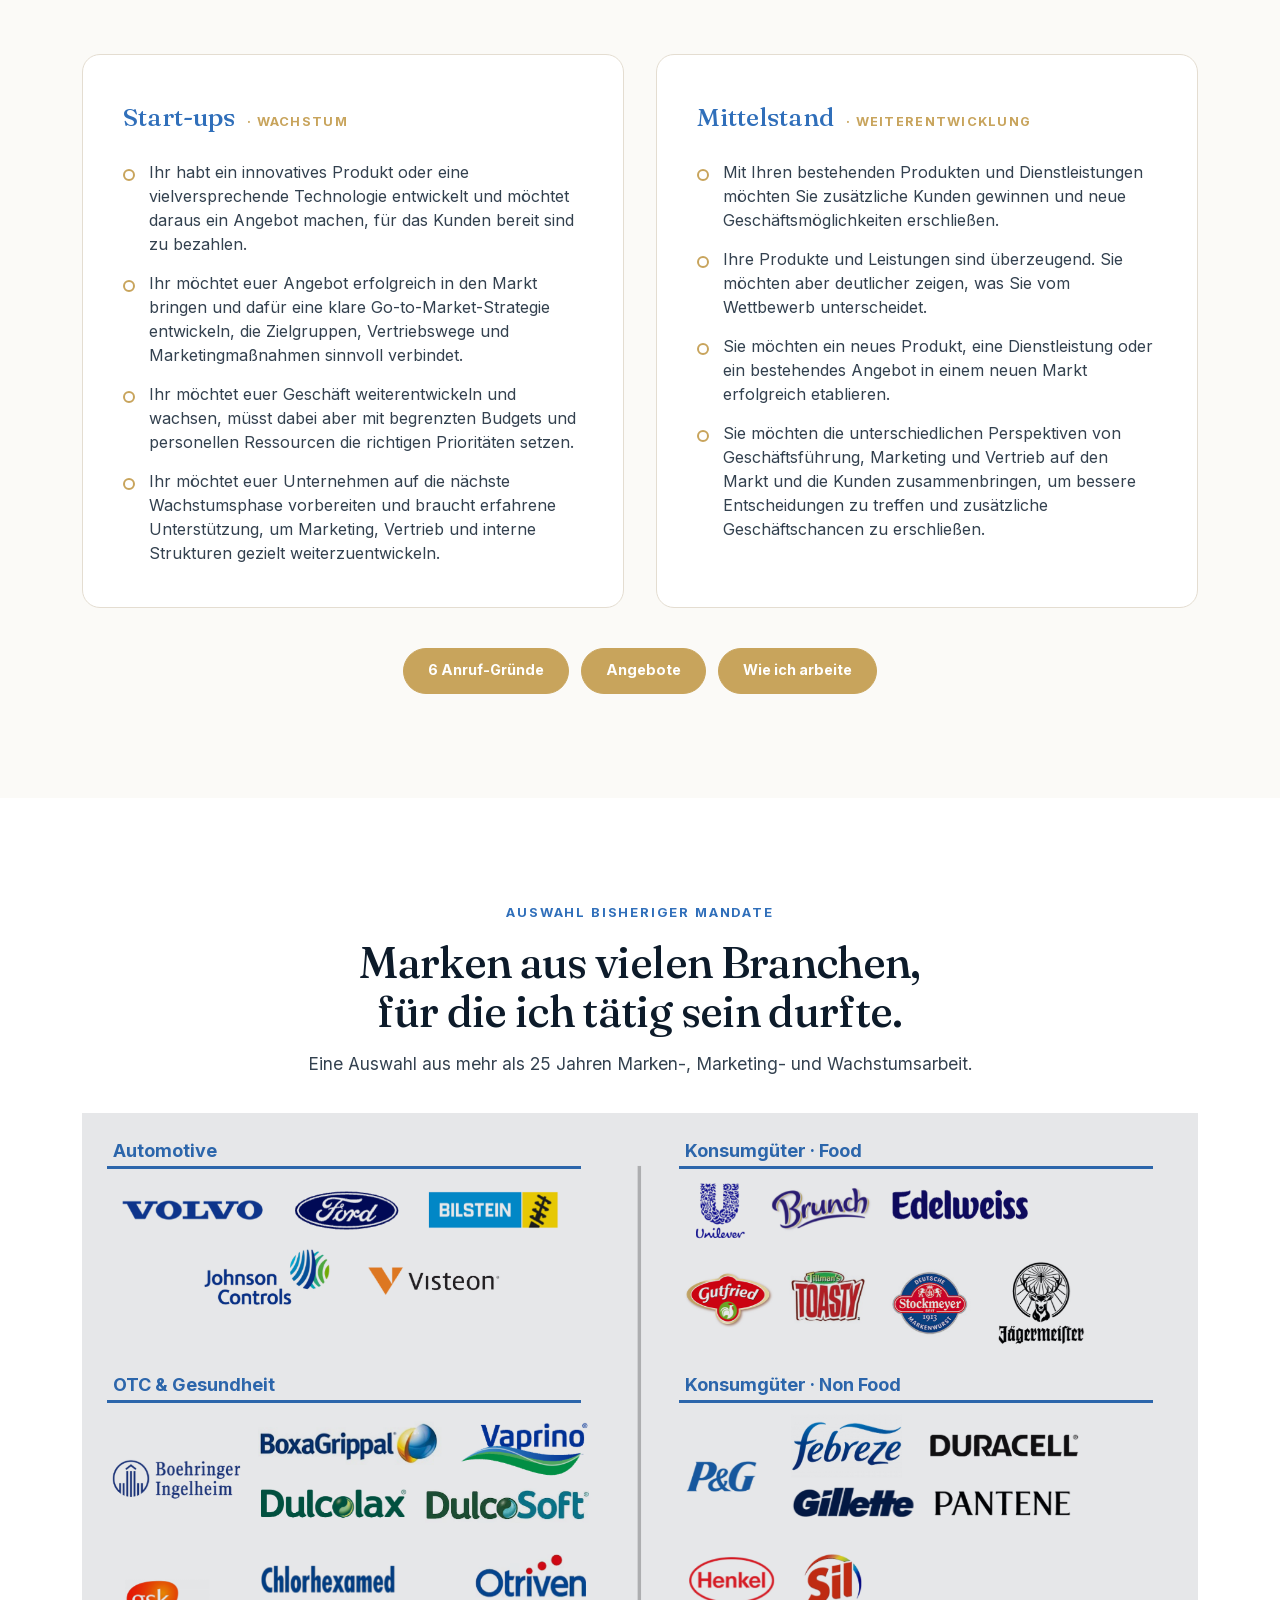
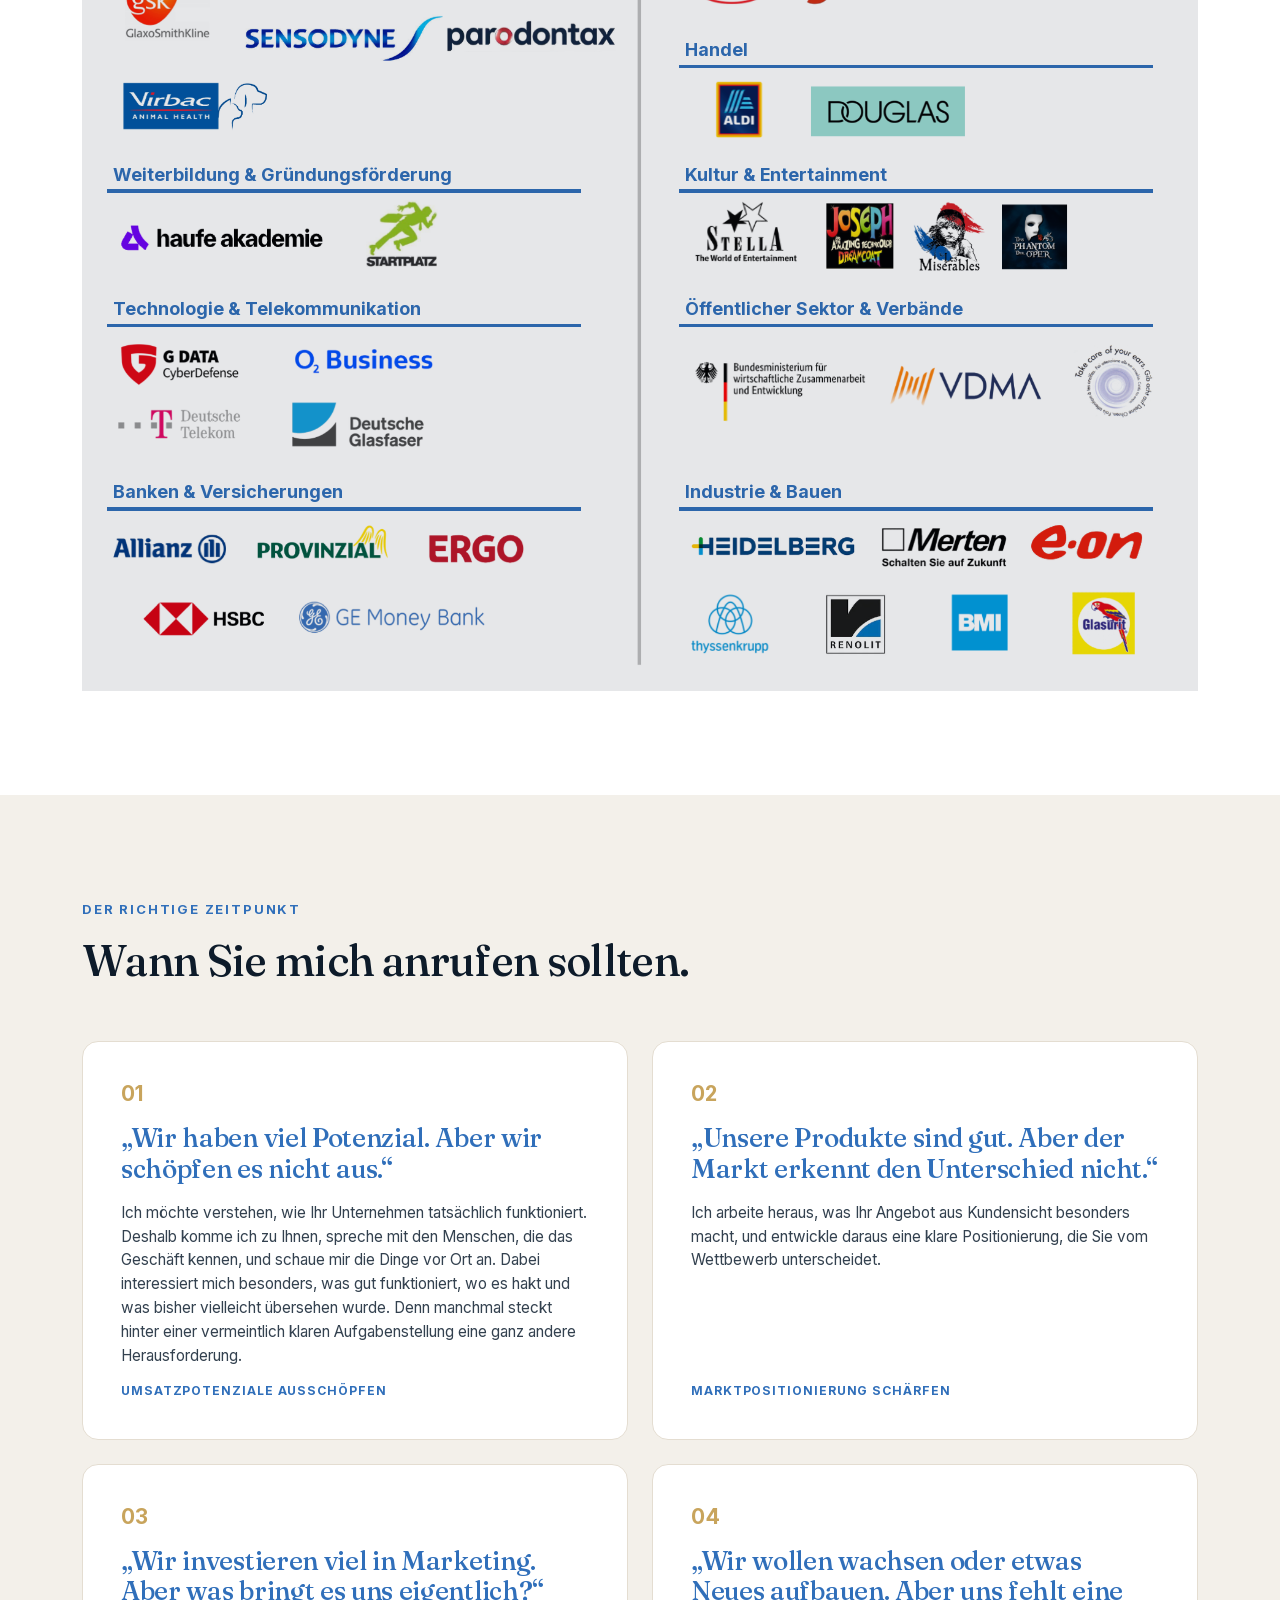
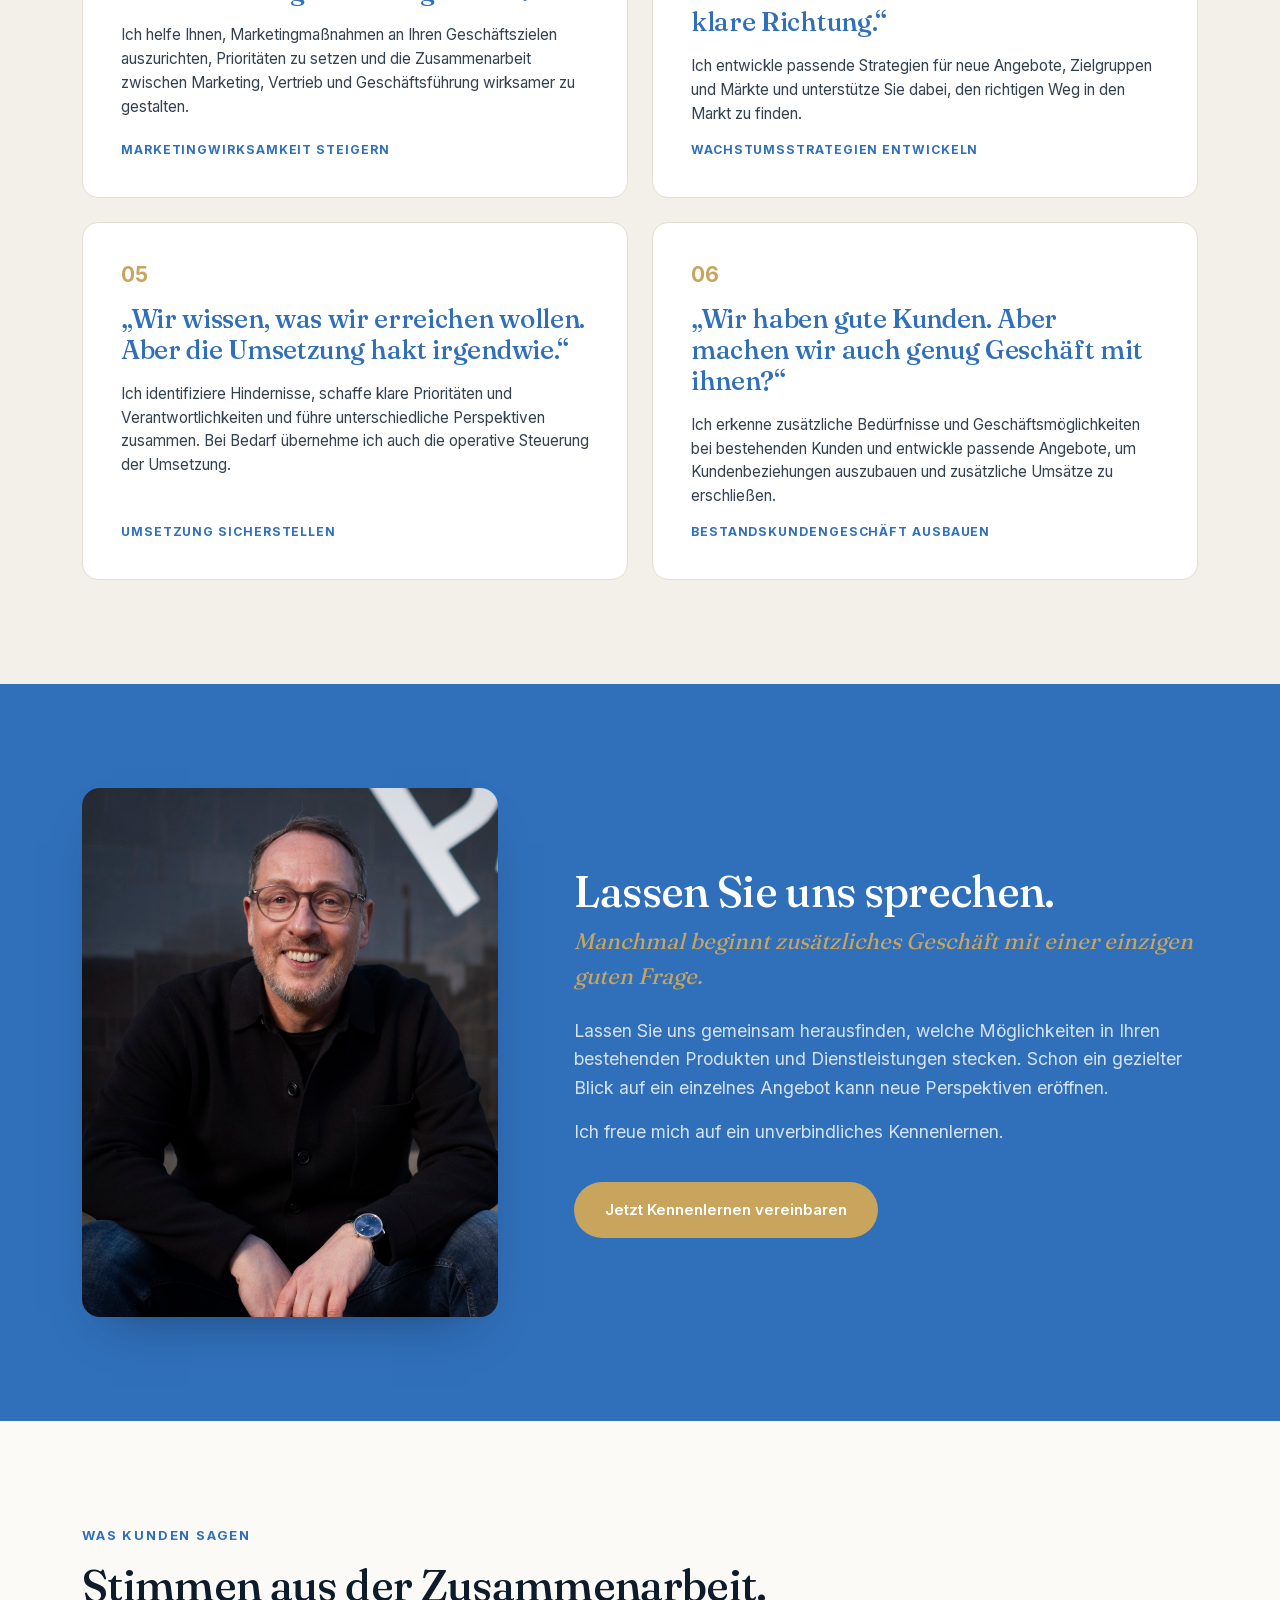
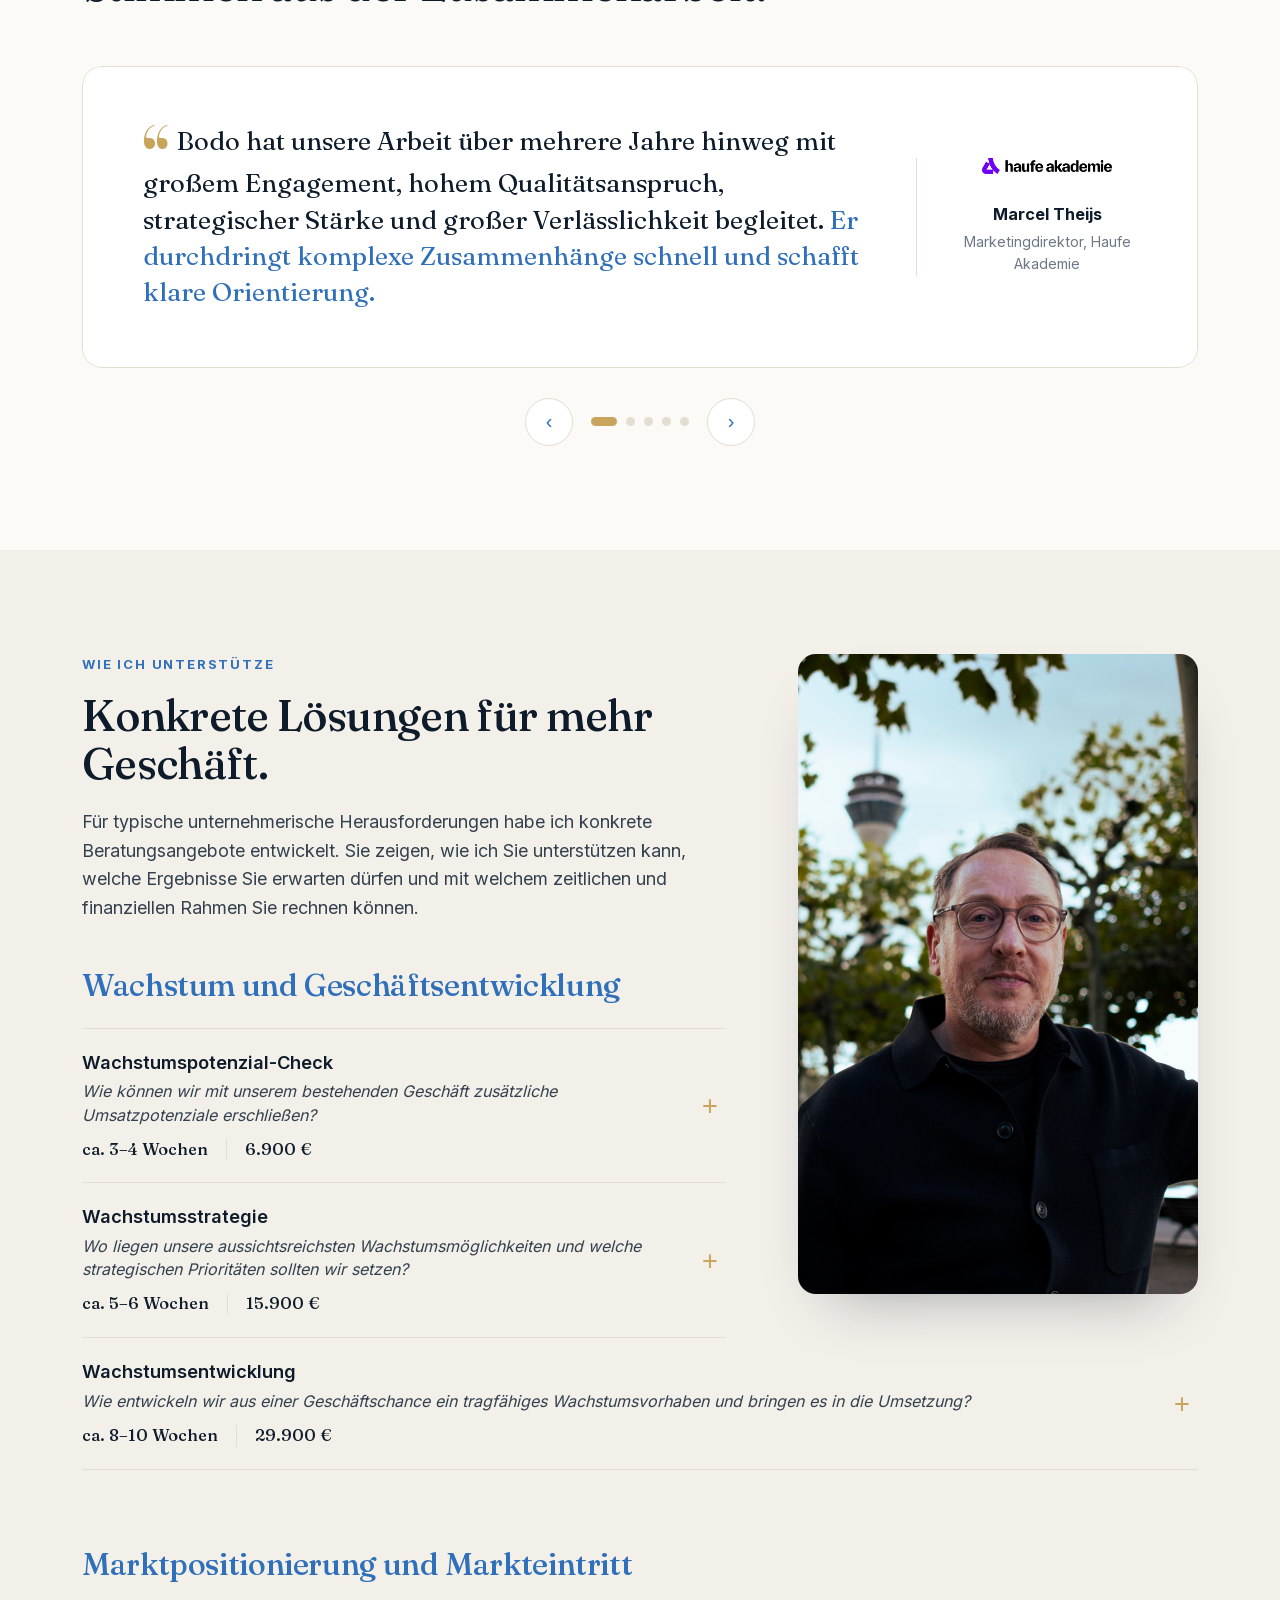
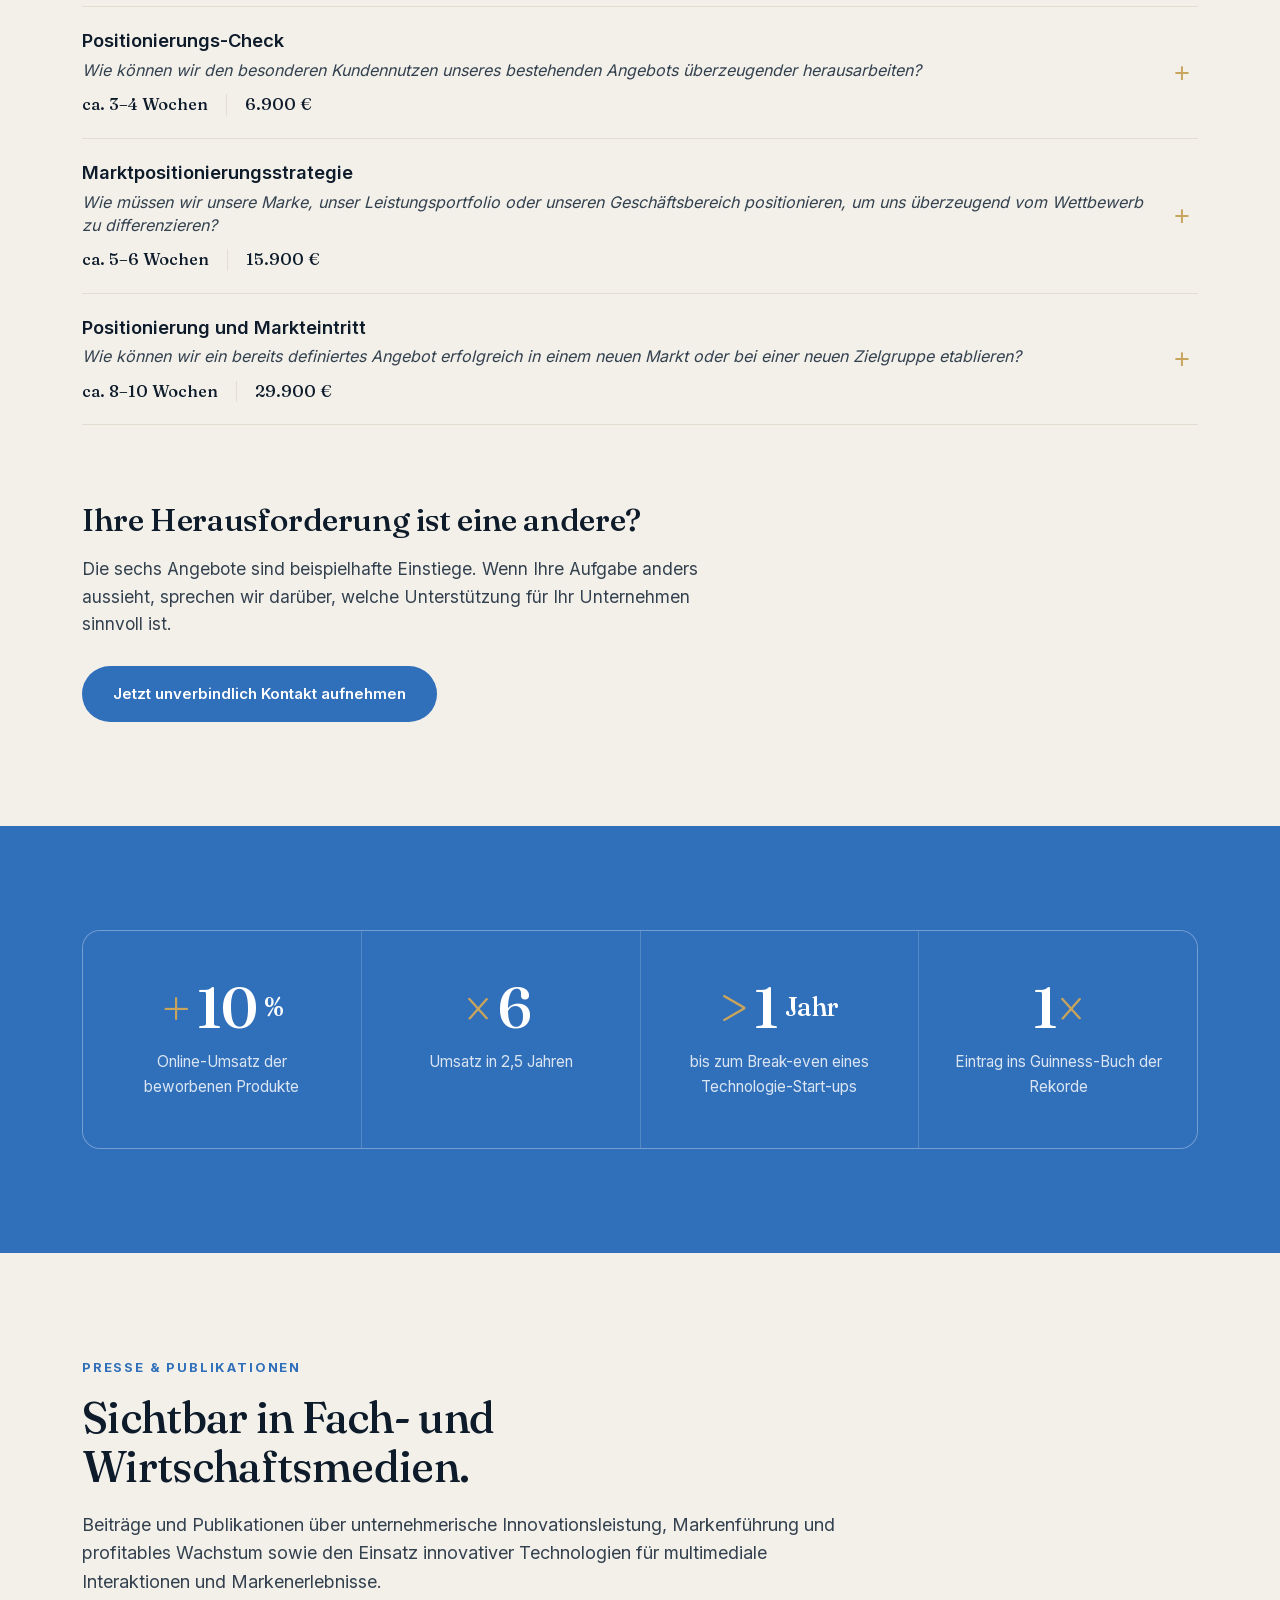
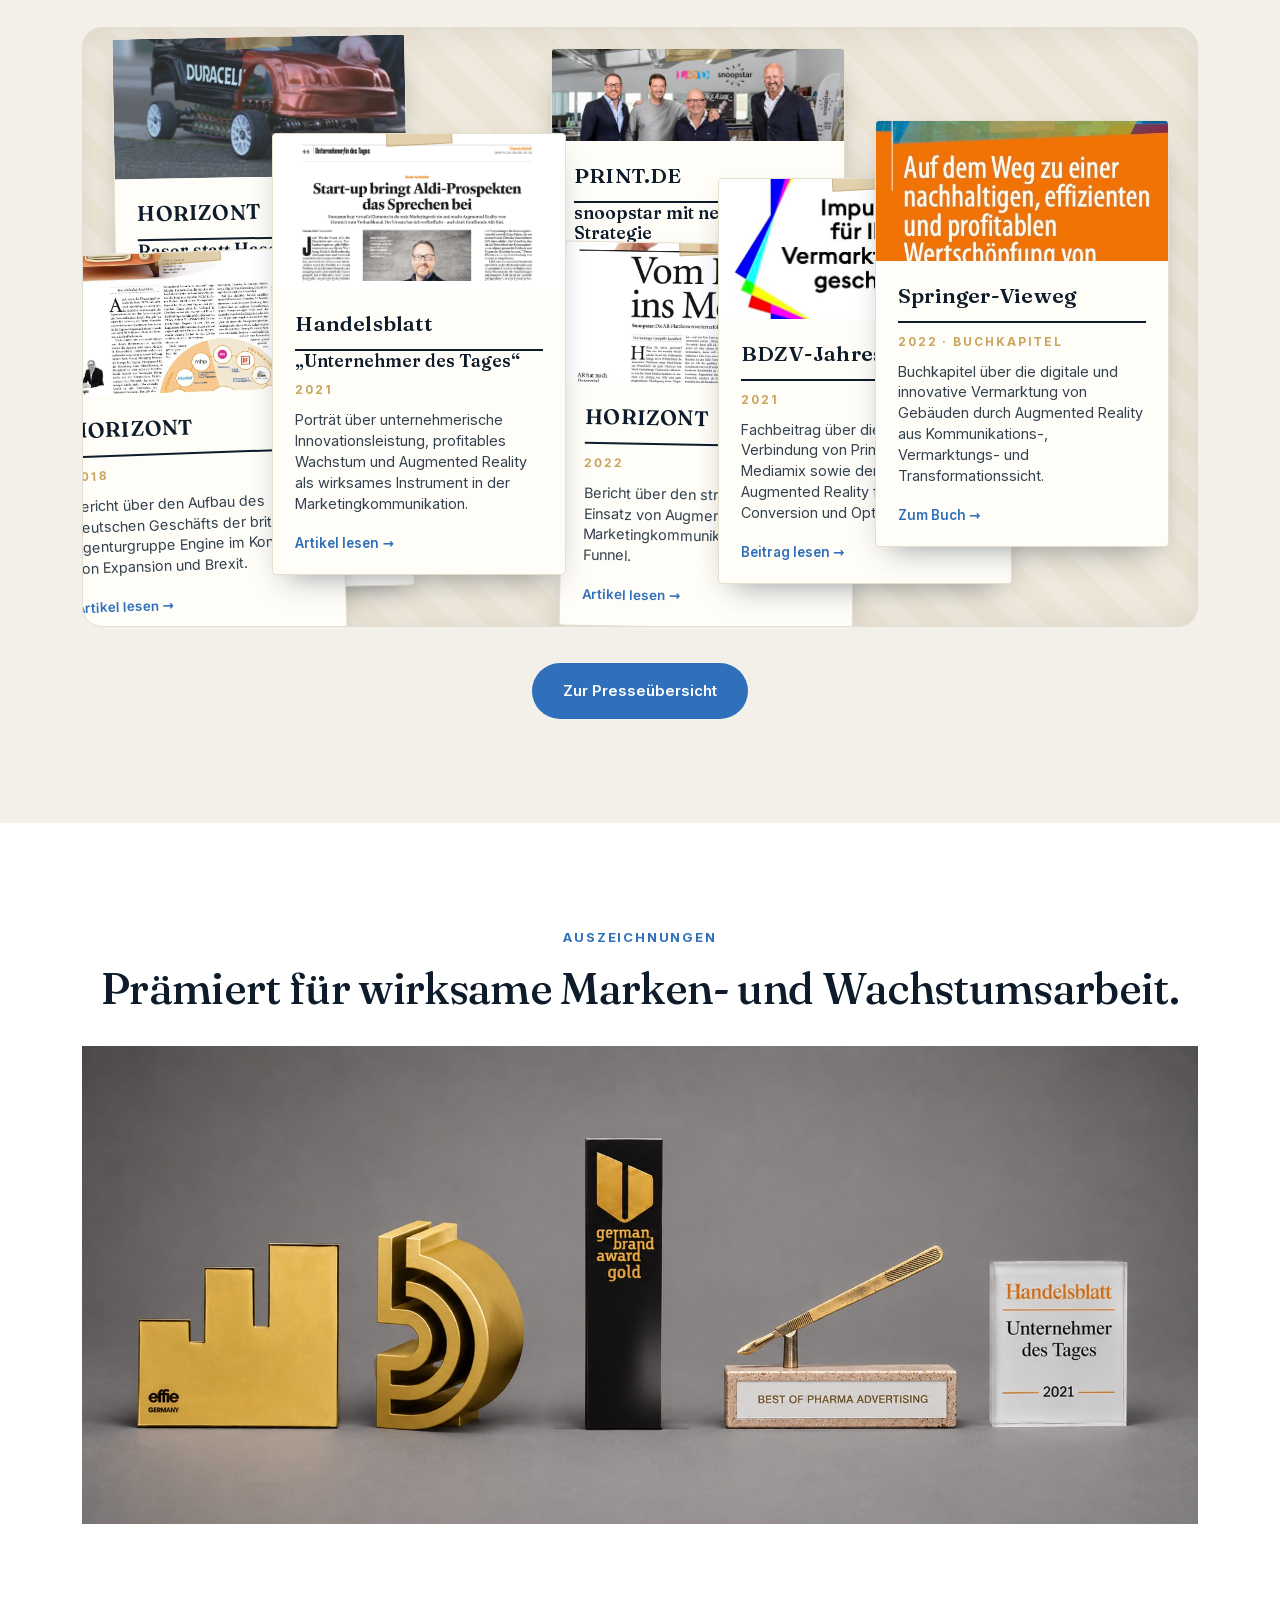
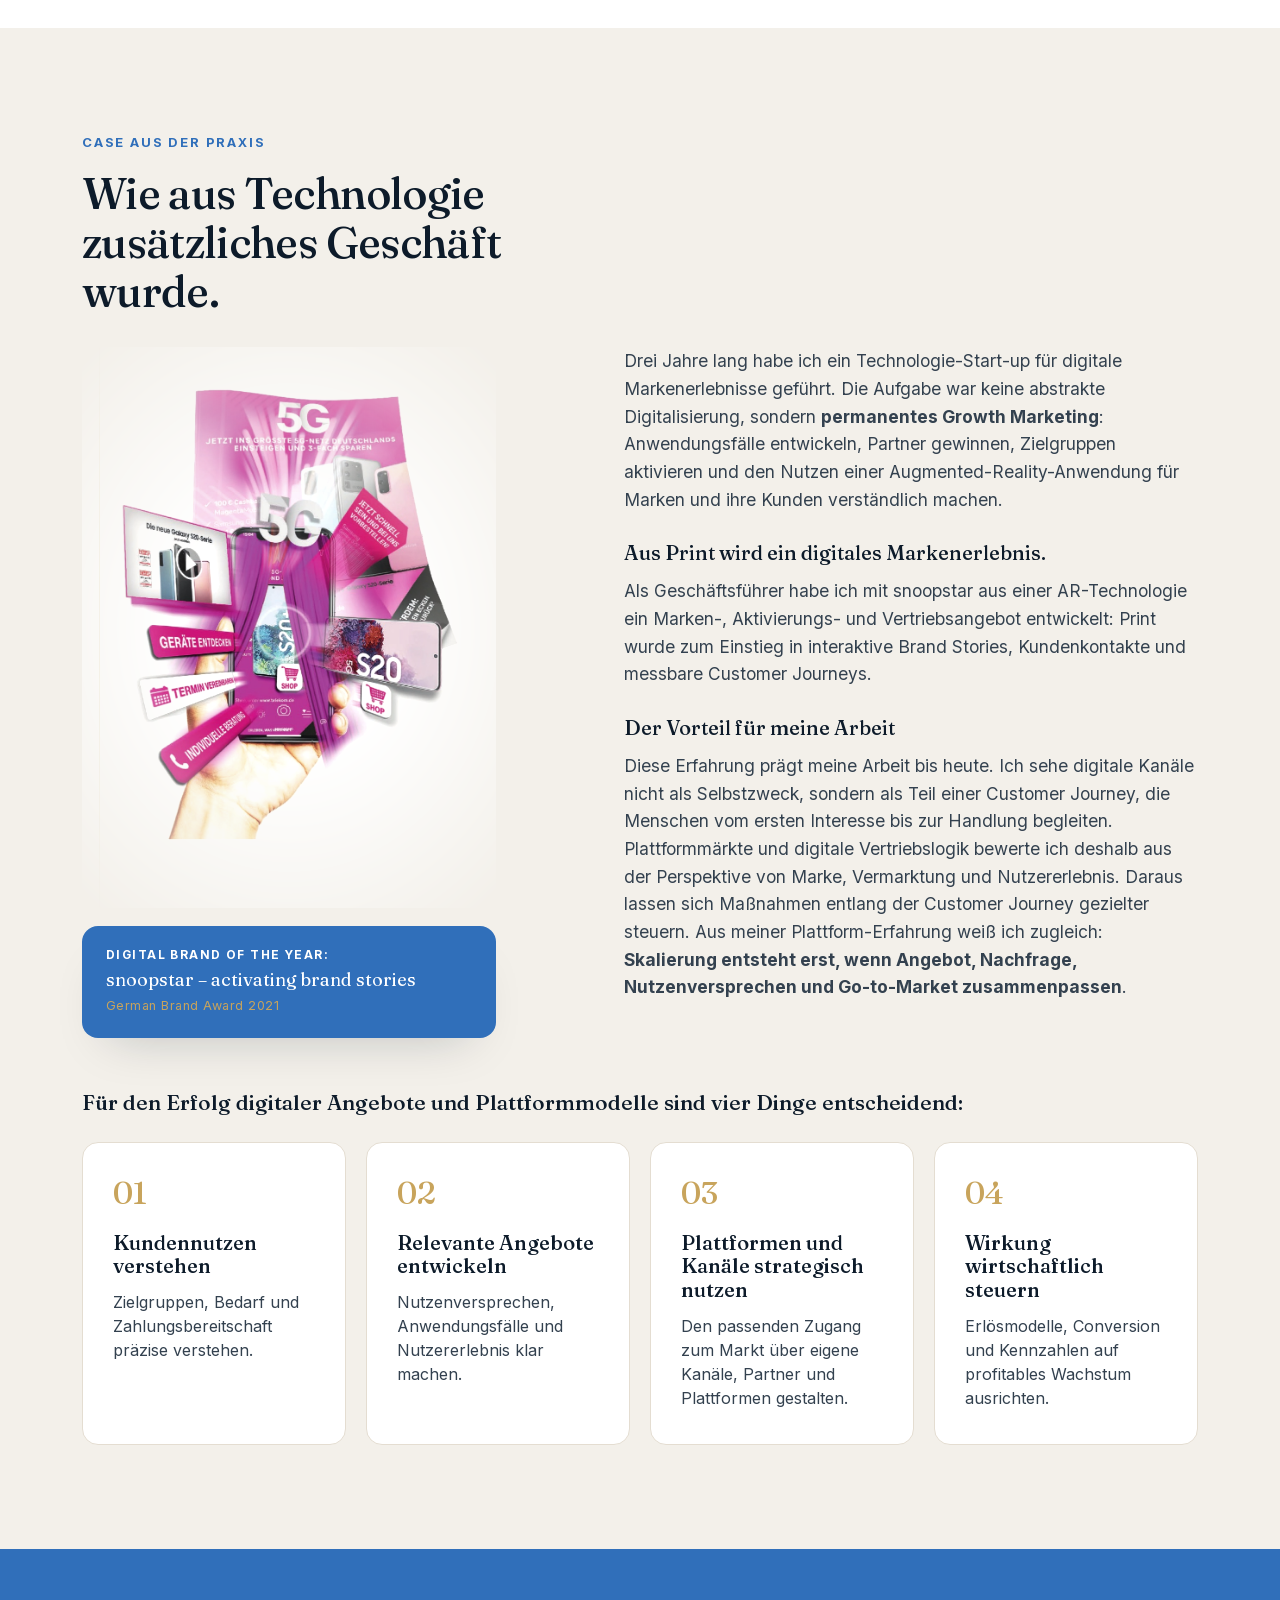
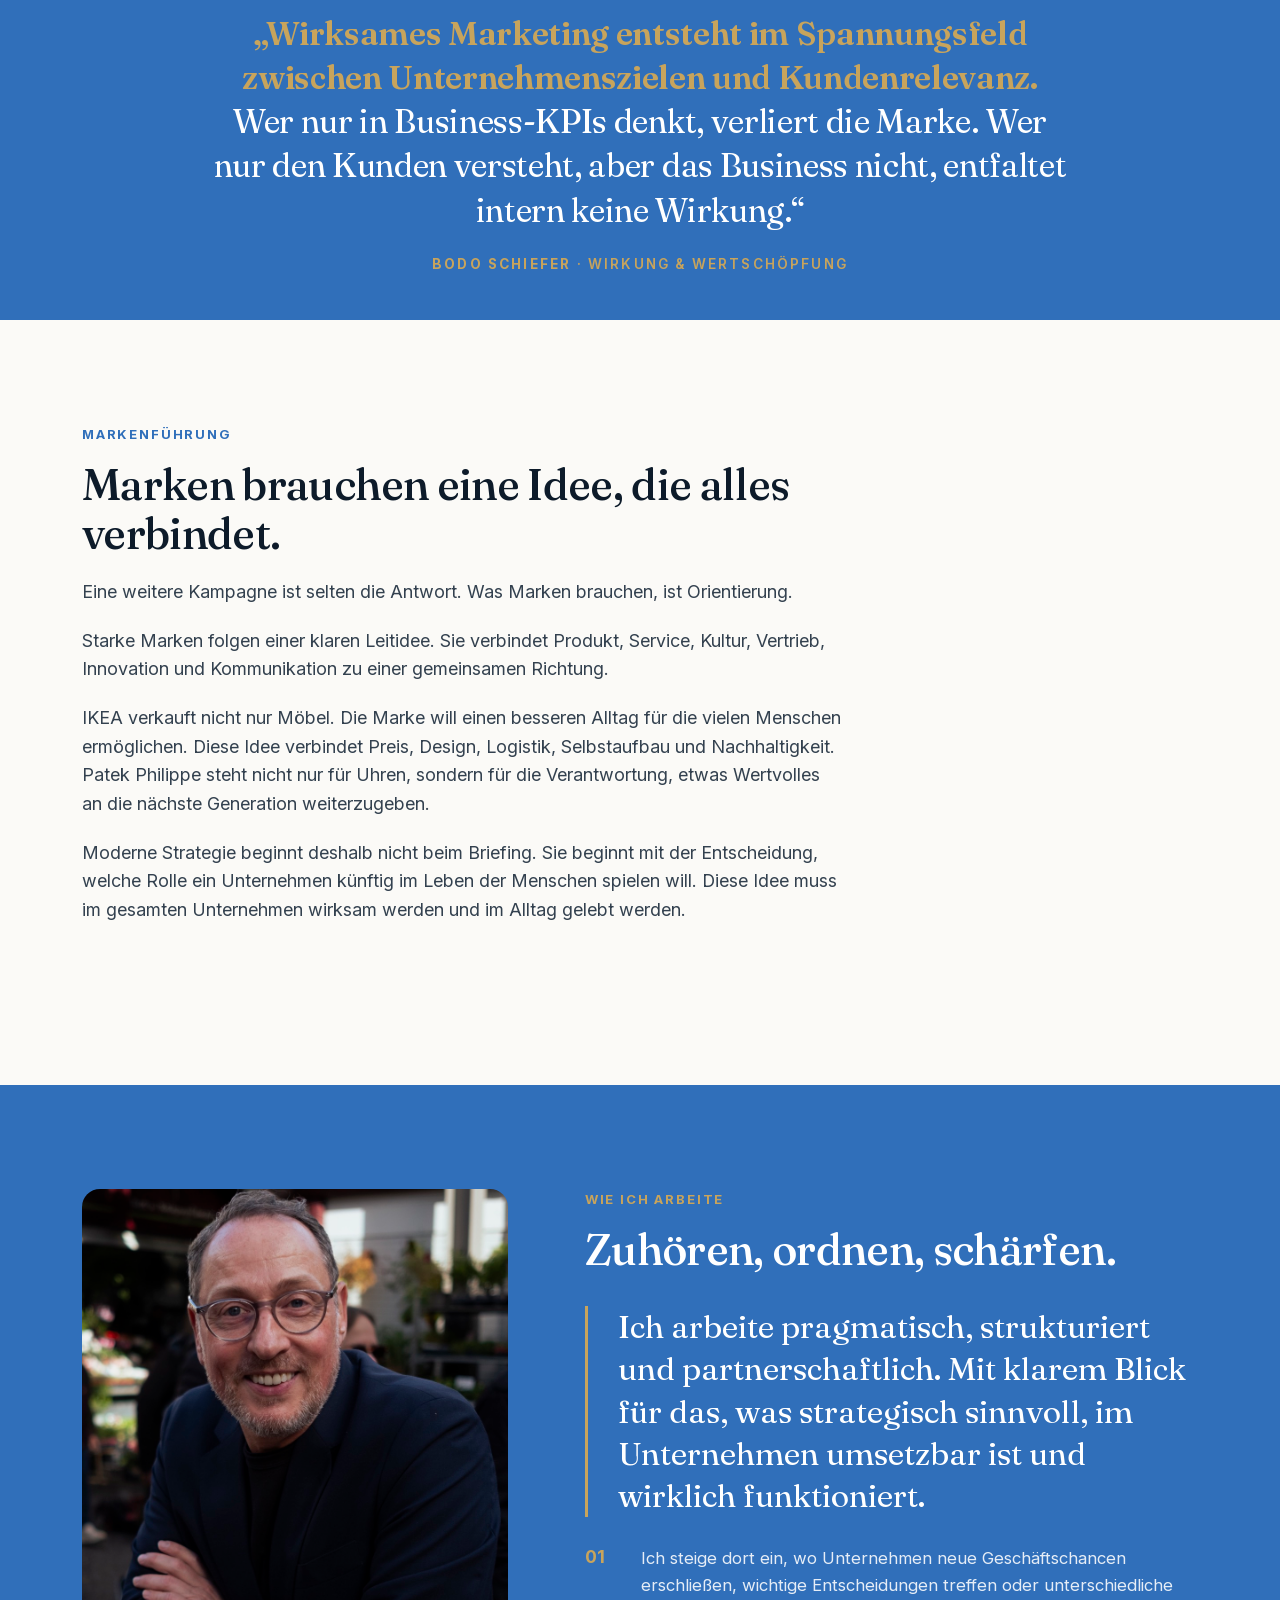
==== commit d90d2afe: "Zeige Anrufgründe-Themen mobil" ====
--- a/index.html
+++ b/index.html
@@ -230,7 +230,7 @@
   .call-reason-toggle{display:none}
   .call-reason-body{grid-area:body;min-width:0;max-width:62ch}
   .call-reason-body p{margin:0;color:var(--ink-soft);font-size:.96rem;line-height:1.55}
-  @media(max-width:760px){.call-reasons-grid{grid-template-columns:1fr;gap:12px;background:transparent;border:0;border-radius:0}.call-reason{grid-template-columns:34px minmax(0,1fr) 32px;grid-template-rows:auto auto;grid-template-areas:"num heading toggle" "num body body";column-gap:16px;row-gap:0;align-content:start;height:auto;border:1px solid var(--line);border-radius:16px;padding:28px 24px}.call-reason .num{padding-top:.1rem}.call-reason-topic{display:none}.call-reason h3{font-size:clamp(1.3rem,5.8vw,1.56rem)}.call-reason-toggle{display:flex;grid-area:toggle;align-self:start;align-items:center;justify-content:center;width:32px;height:32px;margin:-3px -4px 0 0;padding:0;border:0;background:none;color:var(--accent);font:inherit;font-size:1.55rem;line-height:1;cursor:pointer}.call-reason-toggle span{display:block;transition:transform .3s}.call-reason.open .call-reason-toggle span{transform:rotate(45deg)}.call-reason-toggle:focus-visible{outline:2px solid var(--blue);outline-offset:2px;border-radius:50%}.call-reason-body{max-height:0;overflow:hidden;opacity:0;transition:max-height .35s ease,opacity .2s ease}.call-reason-body p{padding-top:10px;font-size:.93rem;line-height:1.52}.call-reason.open .call-reason-body{max-height:50rem;opacity:1}}
+  @media(max-width:760px){.call-reasons-grid{grid-template-columns:1fr;gap:12px;background:transparent;border:0;border-radius:0}.call-reason{grid-template-columns:34px minmax(0,1fr) 32px;grid-template-rows:auto auto auto;grid-template-areas:"num heading toggle" "num topic topic" "num body body";column-gap:16px;row-gap:0;align-content:start;height:auto;border:1px solid var(--line);border-radius:16px;padding:28px 24px}.call-reason.open{grid-template-areas:"num heading toggle" "num body body" "num topic topic"}.call-reason .num{padding-top:.1rem}.call-reason-topic{display:block;align-self:start;justify-self:start;margin:10px 0 0;color:var(--accent)}.call-reason.open .call-reason-topic{margin-top:16px}.call-reason h3{font-size:clamp(1.3rem,5.8vw,1.56rem)}.call-reason-toggle{display:flex;grid-area:toggle;align-self:start;align-items:center;justify-content:center;width:32px;height:32px;margin:-3px -4px 0 0;padding:0;border:0;background:none;color:var(--accent);font:inherit;font-size:1.55rem;line-height:1;cursor:pointer}.call-reason-toggle span{display:block;transition:transform .3s}.call-reason.open .call-reason-toggle span{transform:rotate(45deg)}.call-reason-toggle:focus-visible{outline:2px solid var(--blue);outline-offset:2px;border-radius:50%}.call-reason-body{max-height:0;overflow:hidden;opacity:0;transition:max-height .35s ease,opacity .2s ease}.call-reason-body p{padding-top:10px;font-size:.93rem;line-height:1.52}.call-reason.open .call-reason-body{max-height:50rem;opacity:1}}
   @media(max-width:375px){.call-reasons .wrap{padding:0 20px}.call-reason{grid-template-columns:28px minmax(0,1fr) 28px;column-gap:10px;padding:24px 20px}.call-reason-toggle{width:28px;height:28px;font-size:1.4rem}}
   @media(max-width:340px){.call-reasons .wrap{padding:0 16px}.call-reason{grid-template-columns:26px minmax(0,1fr) 28px;column-gap:8px;padding:20px 12px}.call-reason-topic{letter-spacing:.02em}}
 
